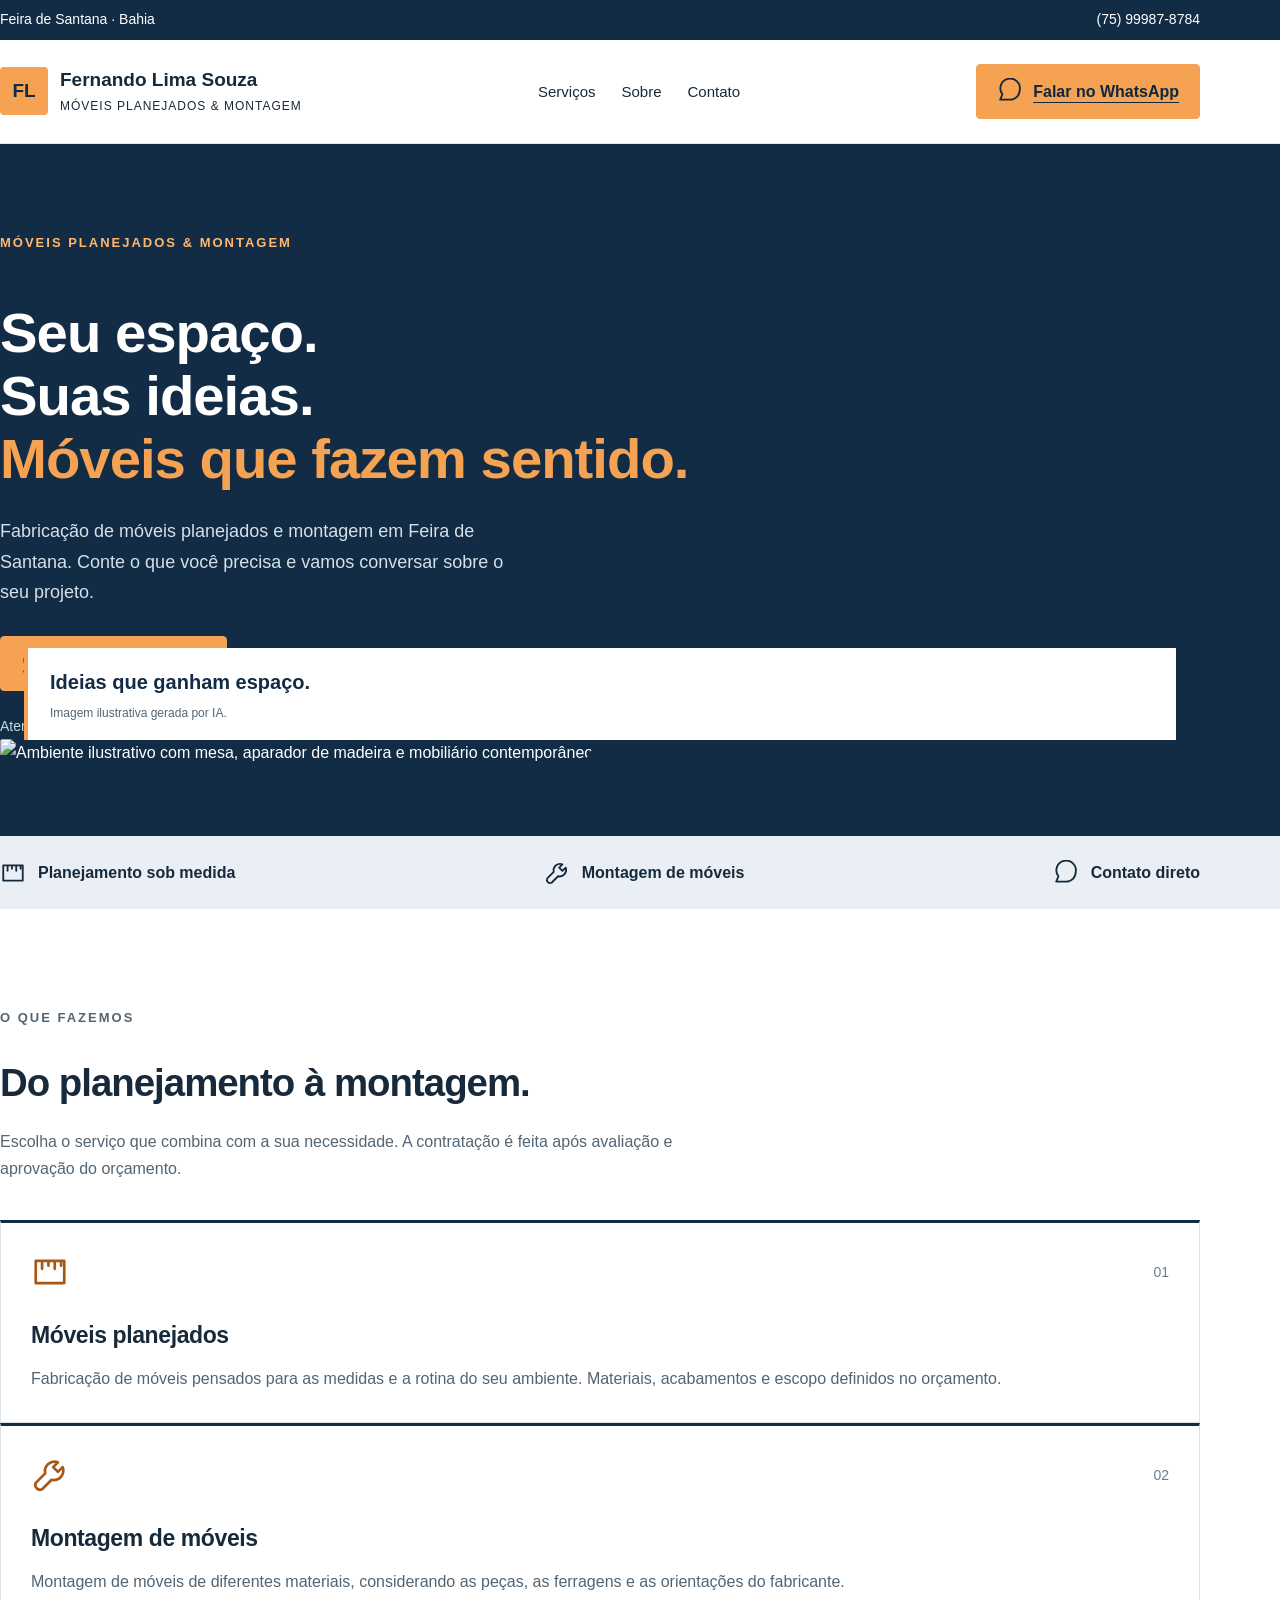
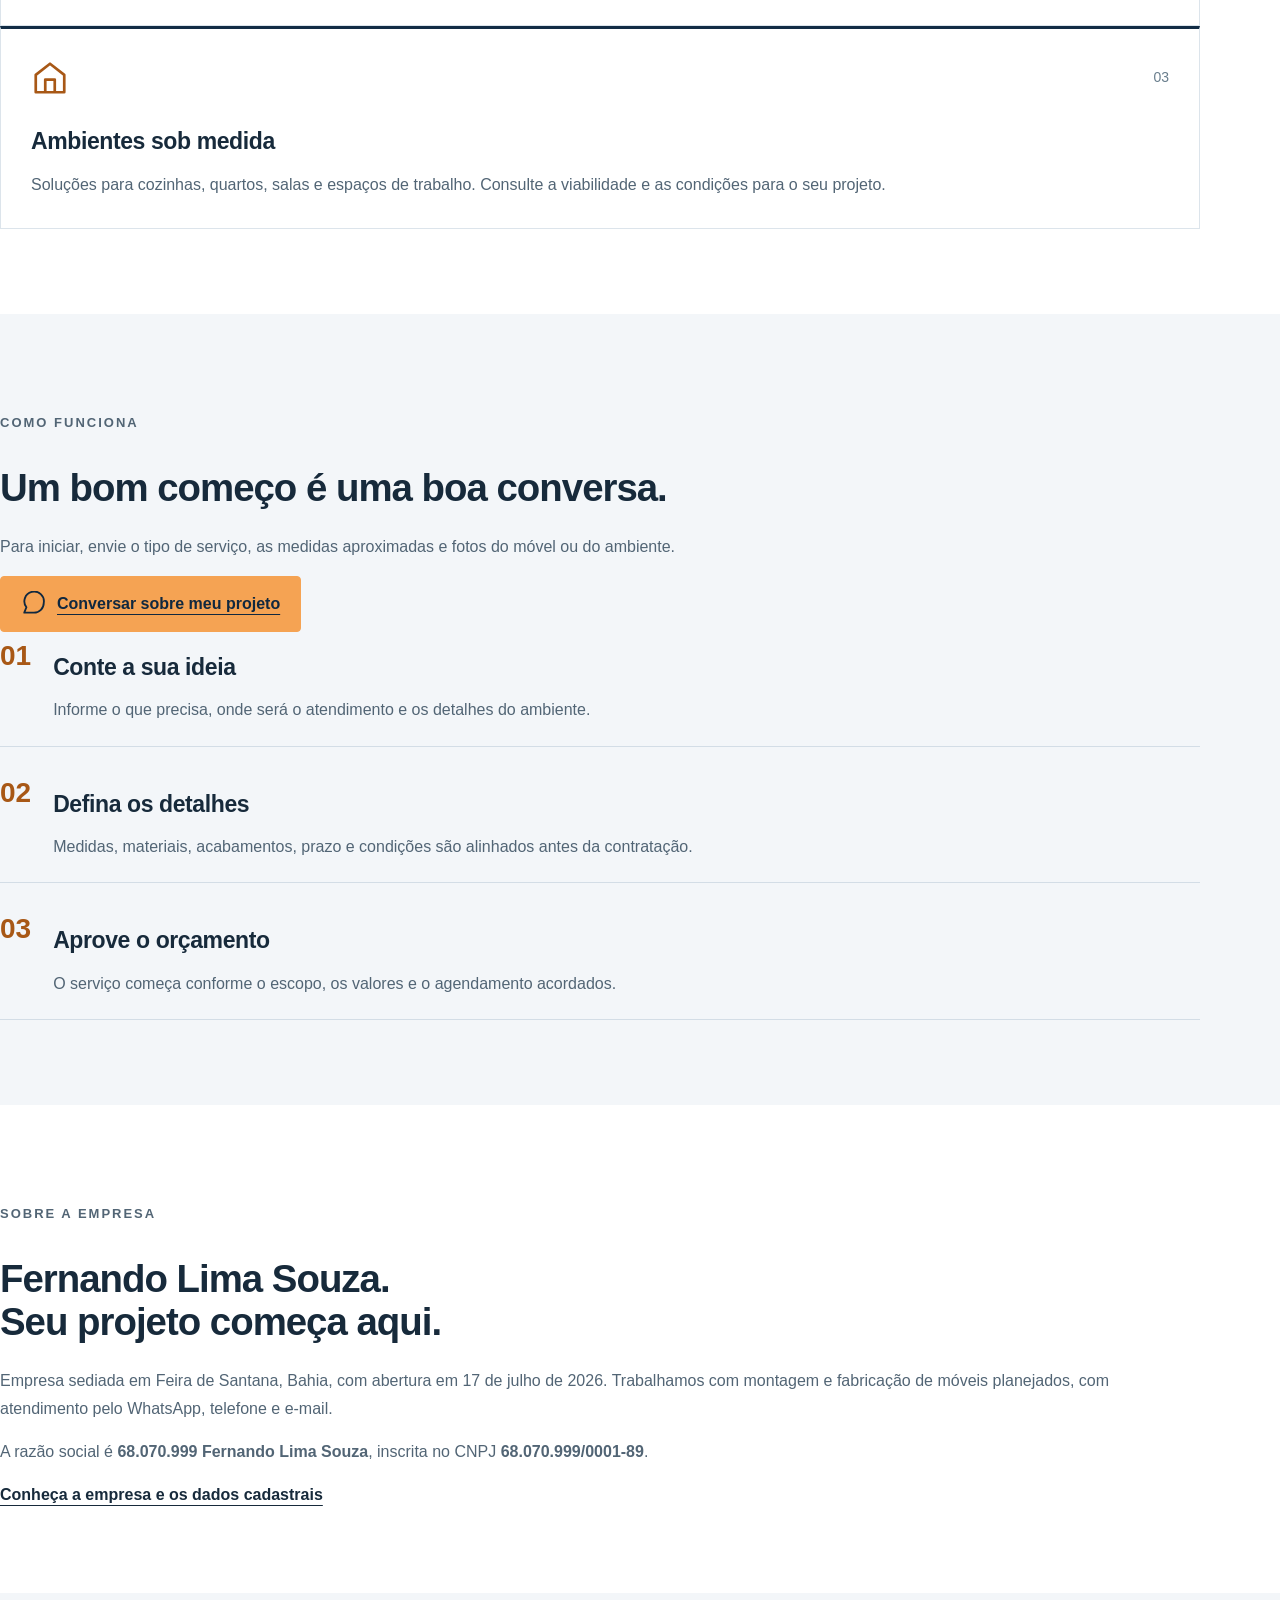
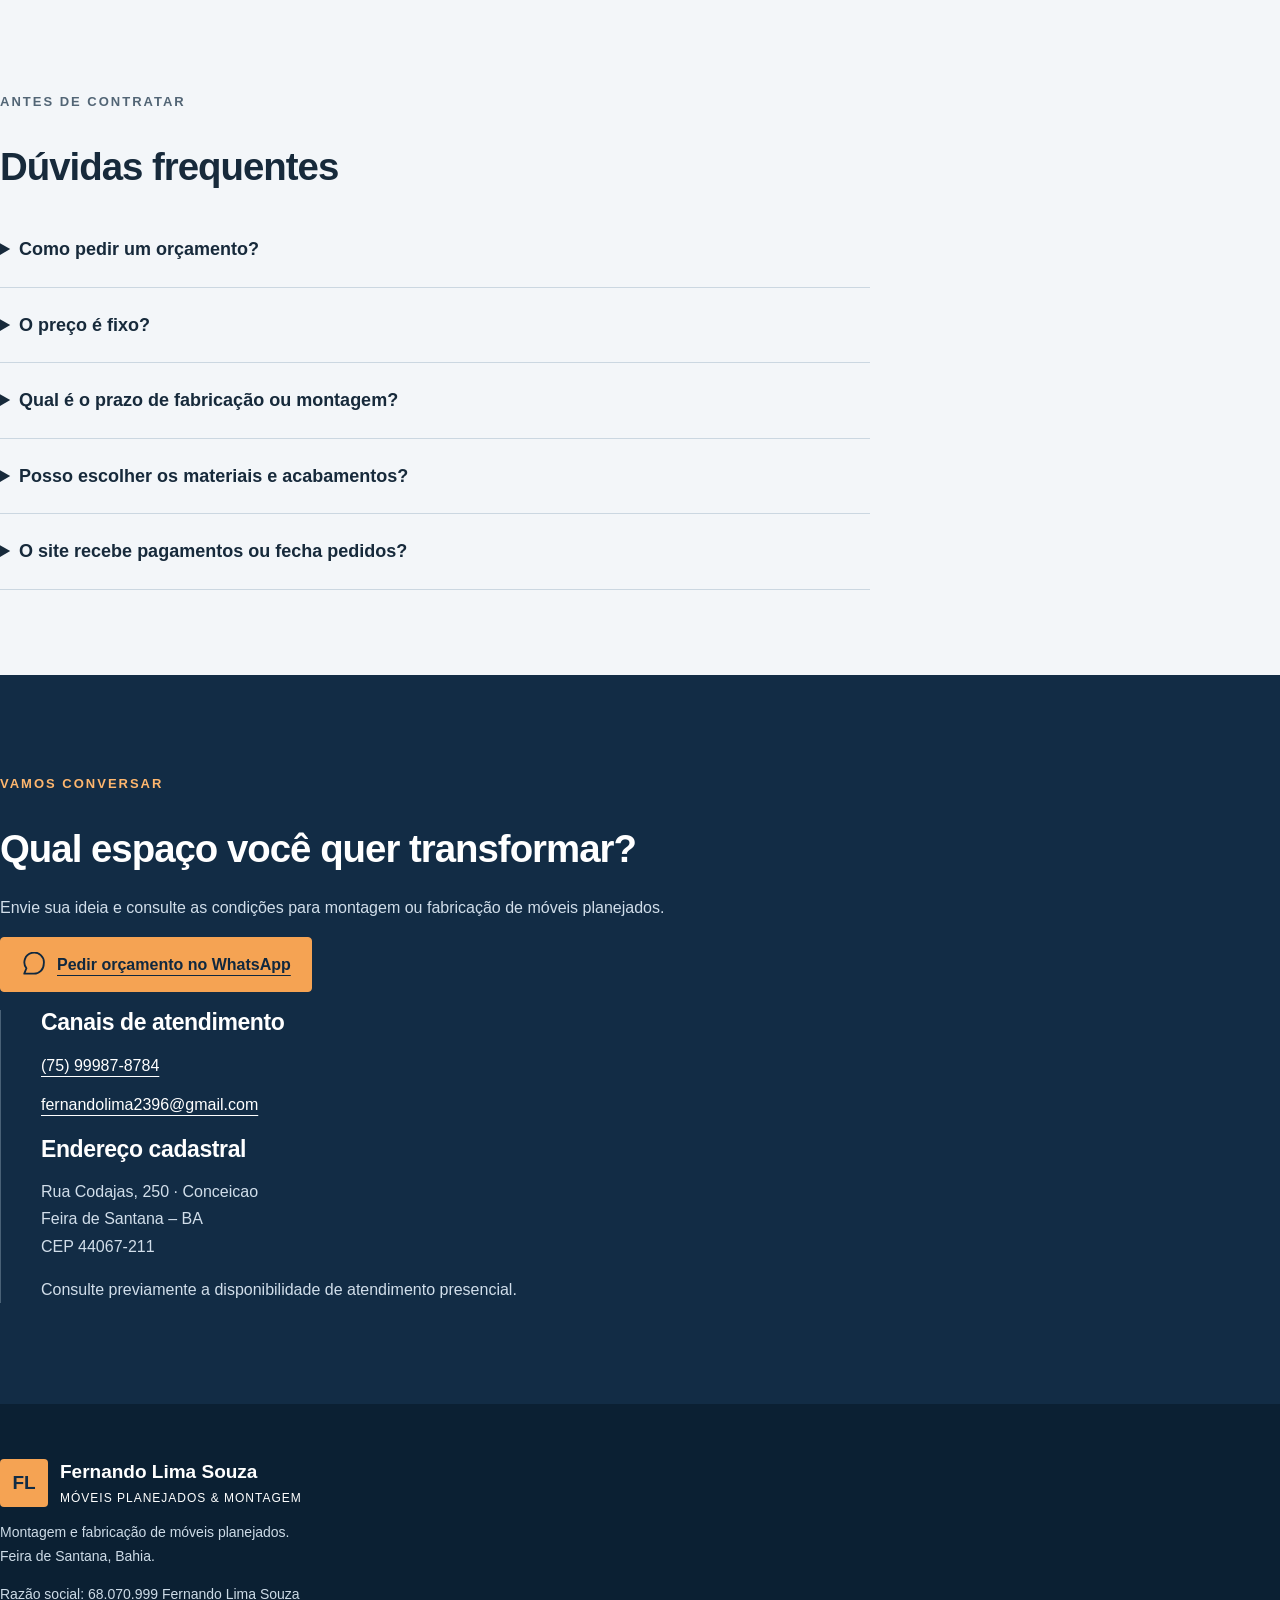
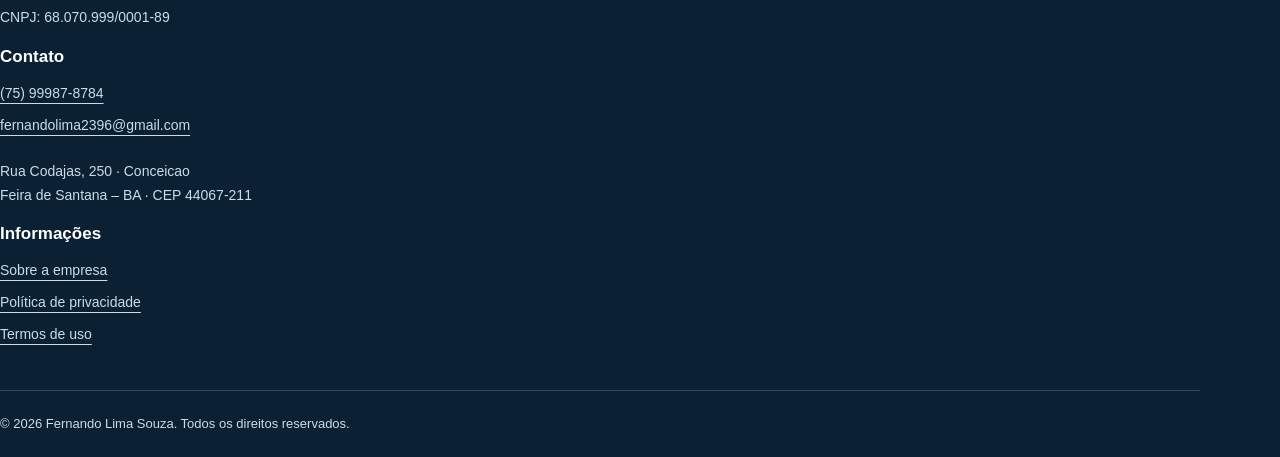
==== index.html @ ad85e201 "Add files via upload" ====
<!doctype html><html lang="pt-BR"><head><meta charset="utf-8"><meta name="viewport" content="width=device-width, initial-scale=1"><meta name="description" content="Montagem e fabricação de móveis planejados em Feira de Santana, BA. Entre em contato com Fernando Lima Souza e solicite um orçamento."><meta name="theme-color" content="#122c45"><title>Móveis planejados e montagem em Feira de Santana | Fernando Lima Souza</title><link rel="stylesheet" href="assets/bootstrap.min.css"><link rel="stylesheet" href="styles.css"></head><body><a class="skip" href="#conteudo">Pular para o conteúdo</a><div class="topbar"><div class="container">Feira de Santana · Bahia <a href="tel:+5575999878784">(75) 99987-8784</a></div></div><header><nav class="container mainnav" aria-label="Navegação principal"><a class="brand" href="index.html"><span class="brandmark">FL</span><span>Fernando Lima Souza<small>MÓVEIS PLANEJADOS & MONTAGEM</small></span></a><div class="navlinks"><a href="index.html#servicos">Serviços</a><a href="sobre.html">Sobre</a><a href="index.html#contato">Contato</a></div><a class="btn btn-orange" href="https://wa.me/5575999878784?text=Ol%C3%A1%2C%20gostaria%20de%20um%20or%C3%A7amento%20para%20m%C3%B3veis." target="_blank" rel="noopener noreferrer"><svg viewBox="0 0 24 24" aria-hidden="true" fill="none" stroke="currentColor" stroke-width="1.7" stroke-linecap="round" stroke-linejoin="round"><path d="M21 11a9 9 0 0 1-9 9H3l2-5a9 9 0 1 1 16-4z"/></svg>Falar no WhatsApp</a></nav></header><main id="conteudo"><section class="hero"><div class="container"><div class="row align-items-center g-5"><div class="col-lg-6"><p class="eyebrow">MÓVEIS PLANEJADOS & MONTAGEM</p><h1>Seu espaço.<br>Suas ideias.<br><em>Móveis que fazem sentido.</em></h1><p class="lead">Fabricação de móveis planejados e montagem em Feira de Santana. Conte o que você precisa e vamos conversar sobre o seu projeto.</p><div class="actions"><a class="btn btn-orange" href="https://wa.me/5575999878784?text=Ol%C3%A1%2C%20gostaria%20de%20um%20or%C3%A7amento%20para%20m%C3%B3veis." target="_blank" rel="noopener noreferrer"><svg viewBox="0 0 24 24" aria-hidden="true" fill="none" stroke="currentColor" stroke-width="1.7" stroke-linecap="round" stroke-linejoin="round"><path d="M21 11a9 9 0 0 1-9 9H3l2-5a9 9 0 1 1 16-4z"/></svg>Solicitar orçamento</a><a class="textlink" href="#servicos">Conhecer os serviços</a></div><p class="heronote">Atendimento direto · Projeto e valores sob consulta</p></div><div class="col-lg-6"><figure class="heroimage"><img src="assets/ambiente.webp" width="1672" height="941" alt="Ambiente ilustrativo com mesa, aparador de madeira e mobiliário contemporâneo"><figcaption>Ideias que ganham espaço.<small>Imagem ilustrativa gerada por IA.</small></figcaption></figure></div></div></div></section><div class="strip"><div class="container"><span><svg viewBox="0 0 24 24" aria-hidden="true" fill="none" stroke="currentColor" stroke-width="1.7" stroke-linecap="round" stroke-linejoin="round"><path d="M3 5h18v14H3zM7 5v5m4-5v3m4-3v5m4-5v3"/></svg>Planejamento sob medida</span><span><svg viewBox="0 0 24 24" aria-hidden="true" fill="none" stroke="currentColor" stroke-width="1.7" stroke-linecap="round" stroke-linejoin="round"><path d="m14 7 3-3a6 6 0 0 0-8 7L3 17a3 3 0 0 0 4 4l6-6a6 6 0 0 0 7-8l-3 3z"/></svg>Montagem de móveis</span><span><svg viewBox="0 0 24 24" aria-hidden="true" fill="none" stroke="currentColor" stroke-width="1.7" stroke-linecap="round" stroke-linejoin="round"><path d="M21 11a9 9 0 0 1-9 9H3l2-5a9 9 0 1 1 16-4z"/></svg>Contato direto</span></div></div><section id="servicos" class="section"><div class="container"><div class="sectionintro"><p class="eyebrow">O QUE FAZEMOS</p><h2>Do planejamento à montagem.</h2><p>Escolha o serviço que combina com a sua necessidade. A contratação é feita após avaliação e aprovação do orçamento.</p></div><div class="row g-4"><div class="col-md-4"><article class="service"><div class="servicehead"><svg viewBox="0 0 24 24" aria-hidden="true" fill="none" stroke="currentColor" stroke-width="1.7" stroke-linecap="round" stroke-linejoin="round"><path d="M3 5h18v14H3zM7 5v5m4-5v3m4-3v5m4-5v3"/></svg><span>01</span></div><h3>Móveis planejados</h3><p>Fabricação de móveis pensados para as medidas e a rotina do seu ambiente. Materiais, acabamentos e escopo definidos no orçamento.</p></article></div><div class="col-md-4"><article class="service"><div class="servicehead"><svg viewBox="0 0 24 24" aria-hidden="true" fill="none" stroke="currentColor" stroke-width="1.7" stroke-linecap="round" stroke-linejoin="round"><path d="m14 7 3-3a6 6 0 0 0-8 7L3 17a3 3 0 0 0 4 4l6-6a6 6 0 0 0 7-8l-3 3z"/></svg><span>02</span></div><h3>Montagem de móveis</h3><p>Montagem de móveis de diferentes materiais, considerando as peças, as ferragens e as orientações do fabricante.</p></article></div><div class="col-md-4"><article class="service"><div class="servicehead"><svg viewBox="0 0 24 24" aria-hidden="true" fill="none" stroke="currentColor" stroke-width="1.7" stroke-linecap="round" stroke-linejoin="round"><path d="m3 10 9-7 9 7v11H3zM9 21v-8h6v8"/></svg><span>03</span></div><h3>Ambientes sob medida</h3><p>Soluções para cozinhas, quartos, salas e espaços de trabalho. Consulte a viabilidade e as condições para o seu projeto.</p></article></div></div></div></section><section class="section process"><div class="container"><div class="row g-5"><div class="col-lg-5"><p class="eyebrow">COMO FUNCIONA</p><h2>Um bom começo é uma boa conversa.</h2><p>Para iniciar, envie o tipo de serviço, as medidas aproximadas e fotos do móvel ou do ambiente.</p><a class="btn btn-orange" href="https://wa.me/5575999878784?text=Ol%C3%A1%2C%20gostaria%20de%20um%20or%C3%A7amento%20para%20m%C3%B3veis." target="_blank" rel="noopener noreferrer"><svg viewBox="0 0 24 24" aria-hidden="true" fill="none" stroke="currentColor" stroke-width="1.7" stroke-linecap="round" stroke-linejoin="round"><path d="M21 11a9 9 0 0 1-9 9H3l2-5a9 9 0 1 1 16-4z"/></svg>Conversar sobre meu projeto</a></div><div class="col-lg-7"><ol class="steps"><li><span>01</span><div><h3>Conte a sua ideia</h3><p>Informe o que precisa, onde será o atendimento e os detalhes do ambiente.</p></div></li><li><span>02</span><div><h3>Defina os detalhes</h3><p>Medidas, materiais, acabamentos, prazo e condições são alinhados antes da contratação.</p></div></li><li><span>03</span><div><h3>Aprove o orçamento</h3><p>O serviço começa conforme o escopo, os valores e o agendamento acordados.</p></div></li></ol></div></div></div></section><section class="section"><div class="container"><div class="row g-5 align-items-center"><div class="col-lg-5"><p class="eyebrow">SOBRE A EMPRESA</p><h2>Fernando Lima Souza.<br>Seu projeto começa aqui.</h2></div><div class="col-lg-7"><p>Empresa sediada em Feira de Santana, Bahia, com abertura em 17 de julho de 2026. Trabalhamos com montagem e fabricação de móveis planejados, com atendimento pelo WhatsApp, telefone e e-mail.</p><p>A razão social é <strong>68.070.999 Fernando Lima Souza</strong>, inscrita no CNPJ <strong>68.070.999/0001-89</strong>.</p><a class="textlink" href="sobre.html">Conheça a empresa e os dados cadastrais</a></div></div></div></section><section class="section faq"><div class="container"><p class="eyebrow">ANTES DE CONTRATAR</p><h2>Dúvidas frequentes</h2><div class="questions"><details><summary>Como pedir um orçamento?</summary><p>Entre em contato pelo WhatsApp, telefone ou e-mail. Envie o tipo de móvel ou serviço, medidas aproximadas, fotos e bairro de atendimento.</p></details><details><summary>O preço é fixo?</summary><p>Não há tabela fixa publicada. O valor depende do serviço, dimensões, materiais, complexidade, deslocamento e condições acordadas. O orçamento informa o que está incluído.</p></details><details><summary>Qual é o prazo de fabricação ou montagem?</summary><p>O prazo depende do projeto e da disponibilidade. A previsão e o agendamento são definidos no orçamento, antes da contratação.</p></details><details><summary>Posso escolher os materiais e acabamentos?</summary><p>Para móveis planejados, as opções são alinhadas conforme a viabilidade do projeto e a disponibilidade de materiais. Especificações devem constar no orçamento aprovado.</p></details><details><summary>O site recebe pagamentos ou fecha pedidos?</summary><p>Não. O site apresenta os serviços e os canais de contato. Contratação e condições de pagamento são combinadas diretamente com a empresa.</p></details></div></div></section><section id="contato" class="section contact"><div class="container"><div class="row g-5"><div class="col-lg-6"><p class="eyebrow">VAMOS CONVERSAR</p><h2>Qual espaço você quer transformar?</h2><p>Envie sua ideia e consulte as condições para montagem ou fabricação de móveis planejados.</p><a class="btn btn-orange" href="https://wa.me/5575999878784?text=Ol%C3%A1%2C%20gostaria%20de%20um%20or%C3%A7amento%20para%20m%C3%B3veis." target="_blank" rel="noopener noreferrer"><svg viewBox="0 0 24 24" aria-hidden="true" fill="none" stroke="currentColor" stroke-width="1.7" stroke-linecap="round" stroke-linejoin="round"><path d="M21 11a9 9 0 0 1-9 9H3l2-5a9 9 0 1 1 16-4z"/></svg>Pedir orçamento no WhatsApp</a></div><div class="col-lg-6 contactinfo"><h3>Canais de atendimento</h3><a href="tel:+5575999878784">(75) 99987-8784</a><a href="mailto:fernandolima2396@gmail.com">fernandolima2396@gmail.com</a><h3>Endereço cadastral</h3><p>Rua Codajas, 250 · Conceicao<br>Feira de Santana – BA<br>CEP 44067-211</p><p class="small">Consulte previamente a disponibilidade de atendimento presencial.</p></div></div></div></section></main><footer><div class="container"><div class="row gy-4"><div class="col-lg-5"><a class="brand" href="index.html"><span class="brandmark">FL</span><span>Fernando Lima Souza<small>MÓVEIS PLANEJADOS & MONTAGEM</small></span></a><p class="mt-4">Montagem e fabricação de móveis planejados.<br>Feira de Santana, Bahia.</p><p>Razão social: 68.070.999 Fernando Lima Souza<br>CNPJ: 68.070.999/0001-89</p></div><div class="col-lg-4"><h3>Contato</h3><a href="tel:+5575999878784">(75) 99987-8784</a><br><a href="mailto:fernandolima2396@gmail.com">fernandolima2396@gmail.com</a><p class="mt-3">Rua Codajas, 250 · Conceicao<br>Feira de Santana – BA · CEP 44067-211</p></div><div class="col-lg-3"><h3>Informações</h3><a href="sobre.html">Sobre a empresa</a><br><a href="privacidade.html">Política de privacidade</a><br><a href="termos-de-uso.html">Termos de uso</a></div></div><div class="footend">© 2026 Fernando Lima Souza. Todos os direitos reservados.</div></div></footer></body></html>
---- styles.css ----
@charset "UTF-8";
:root{--navy:#122c45;--orange:#f5a353;--ink:#172a3b;--muted:#526575;--light:#f3f6f9}*{box-sizing:border-box}html{scroll-behavior:smooth;scroll-padding-top:30px}body{font-family:Arial,Helvetica,sans-serif;color:var(--ink);font-size:16px;line-height:1.7;margin:0}a{color:inherit;text-underline-offset:5px}a:hover{color:#9b4c09}a:focus-visible,summary:focus-visible{outline:3px solid #d7721d;outline-offset:5px}img{max-width:100%;height:auto}svg{width:26px;height:26px;flex-shrink:0}.container{max-width:1200px}.topbar{background:var(--navy);color:#fff;font-size:14px;padding:8px 0}.topbar .container{display:flex;justify-content:space-between}.topbar a{text-decoration:none}header{background:white;border-bottom:1px solid #e3e9ee}.mainnav{display:flex;align-items:center;justify-content:space-between;gap:24px;padding-top:24px;padding-bottom:24px}.brand{display:flex;align-items:center;gap:12px;text-decoration:none;font-size:19px;font-weight:700;line-height:1.3}.brandmark{background:var(--orange);color:var(--navy);width:48px;height:48px;display:grid;place-items:center;flex-shrink:0;border-radius:4px}.brand small{display:block;font-size:12px;letter-spacing:1px;font-weight:400;margin-top:6px}.navlinks{display:flex;gap:26px}.navlinks a{text-decoration:none;font-size:15px}.btn{display:inline-flex;align-items:center;justify-content:center;gap:10px;border-radius:4px;padding:13px 20px;font-size:16px;font-weight:700;white-space:normal}.btn-orange{background:var(--orange);color:#10283f;border:1px solid var(--orange)}.btn-orange:hover{background:#ffb76e;color:#10283f}.btn-outline{border:1px solid currentColor}.hero{padding:75px 0 70px;background:var(--navy);color:white;overflow:hidden}.eyebrow{font-size:13px;letter-spacing:2px;font-weight:700;color:#965019;margin-bottom:18px}.hero .eyebrow,.contact .eyebrow{color:#ffb76e}h1,h2,h3{font-weight:700;line-height:1.12;letter-spacing:-1px}h1{font-size:clamp(2.8rem,4.4vw,4.4rem);margin-bottom:26px}h1 em{font-style:normal;color:var(--orange)}h2{font-size:clamp(2rem,3vw,2.8rem);margin-bottom:24px}h3{font-size:23px;letter-spacing:-.4px;margin-bottom:16px}.lead{font-size:18px;color:#d5e0ea;max-width:510px;line-height:1.7}.actions{display:flex;gap:24px;align-items:center;flex-wrap:wrap;margin-top:28px}.textlink{font-weight:700}.hero .textlink{font-size:15px}.heronote{font-size:14px;color:#c6d6e4;margin-top:24px;margin-bottom:0}.heroimage{margin:0;position:relative}.heroimage img{aspect-ratio:1.03;object-fit:cover;border-radius:5px 5px 50px 5px}.heroimage figcaption{position:absolute;bottom:26px;left:24px;right:24px;background:#fff;padding:17px 22px;color:var(--navy);font-size:20px;font-weight:700;border-left:4px solid var(--orange)}figcaption small{display:block;font-size:12px;font-weight:400;color:var(--muted);margin-top:4px}.strip{background:#e9eff4}.strip .container{display:flex;justify-content:space-between;gap:20px;padding-top:23px;padding-bottom:23px}.strip span{display:flex;align-items:center;gap:12px;font-weight:700}.section{padding:85px 0}.sectionintro{max-width:700px;margin-bottom:38px}.section p{color:var(--muted)}.service{height:100%;border:1px solid #dce4eb;border-top:3px solid var(--navy);padding:30px}.servicehead{display:flex;justify-content:space-between;align-items:center;margin-bottom:32px}.servicehead svg{width:38px;height:38px;color:#a85816}.servicehead span{font-size:14px;color:#687d8c}.service p{margin:0}.process{background:var(--light)}.steps{list-style:none;margin:0;padding:0}.steps li{display:flex;gap:22px;padding:22px 0;border-bottom:1px solid #d3dde6}.steps li:first-child{padding-top:0}.steps li>span{font-size:28px;color:#a85816;font-weight:700}.steps p{margin:0}.faq{background:var(--light)}.questions{max-width:870px}details{border-bottom:1px solid #cbd7e1;padding:22px 0}summary{font-size:18px;font-weight:700;cursor:pointer}details p{margin:16px 0 0}.contact{background:var(--navy);color:white}.contact p{color:#d1deea}.contactinfo{border-left:1px solid #496176;padding-left:40px}.contactinfo>a{display:block;margin-bottom:12px;overflow-wrap:anywhere}.contactinfo h3{margin-top:18px}footer{background:#0b2033;color:#cddbe7;padding:55px 0 0;font-size:14px}footer .brand{color:white}footer h3{color:white;font-size:17px;letter-spacing:0}footer a{display:inline-block;margin-bottom:8px;overflow-wrap:anywhere}footer a:hover{color:var(--orange)}.footend{border-top:1px solid #34485b;margin-top:35px;padding:22px 0;font-size:13px}.dochead{padding:65px 0;background:var(--navy);color:white}.dochead h1{font-size:clamp(2.3rem,5vw,3.7rem)}.dochead .eyebrow{color:var(--orange)}.dochead p:last-child{margin-bottom:0;color:#d1deea}.document{max-width:900px;padding-top:60px;padding-bottom:70px}.document h2{font-size:25px;margin-top:38px;margin-bottom:16px}.document h2:first-child{margin-top:0}.document p{color:var(--muted)}.document .table th{width:38%;font-size:15px}.document .table td{font-size:15px;overflow-wrap:anywhere}.document .table th,.document .table td{padding:16px 12px;vertical-align:top}.skip{position:absolute;top:-100px;left:15px;background:white;color:var(--navy);padding:12px;z-index:10}.skip:focus{top:10px}@media(max-width:991px){.mainnav{flex-wrap:wrap}.mainnav>.btn{display:none}.navlinks{margin-left:auto}.hero{padding:50px 0}.heroimage img{aspect-ratio:1.5}.section{padding:60px 0}.contactinfo{border-left:0;padding-left:12px;border-top:1px solid #496176;padding-top:22px}}@media(max-width:575px){.container{padding-left:22px;padding-right:22px}.brand{font-size:17px}.brand small{font-size:11px;letter-spacing:.5px}.mainnav{gap:20px}.navlinks{margin-left:0;width:100%;justify-content:space-between}.topbar{font-size:12px}h1{font-size:2.8rem}.strip .container{flex-direction:column;gap:14px}.heroimage figcaption{bottom:15px;left:15px;right:15px;font-size:17px;padding:12px}.actions{gap:18px}.dochead{padding:45px 0}.document .table th,.document .table td{padding:12px 6px;font-size:14px}}@media(prefers-reduced-motion:reduce){html{scroll-behavior:auto}}
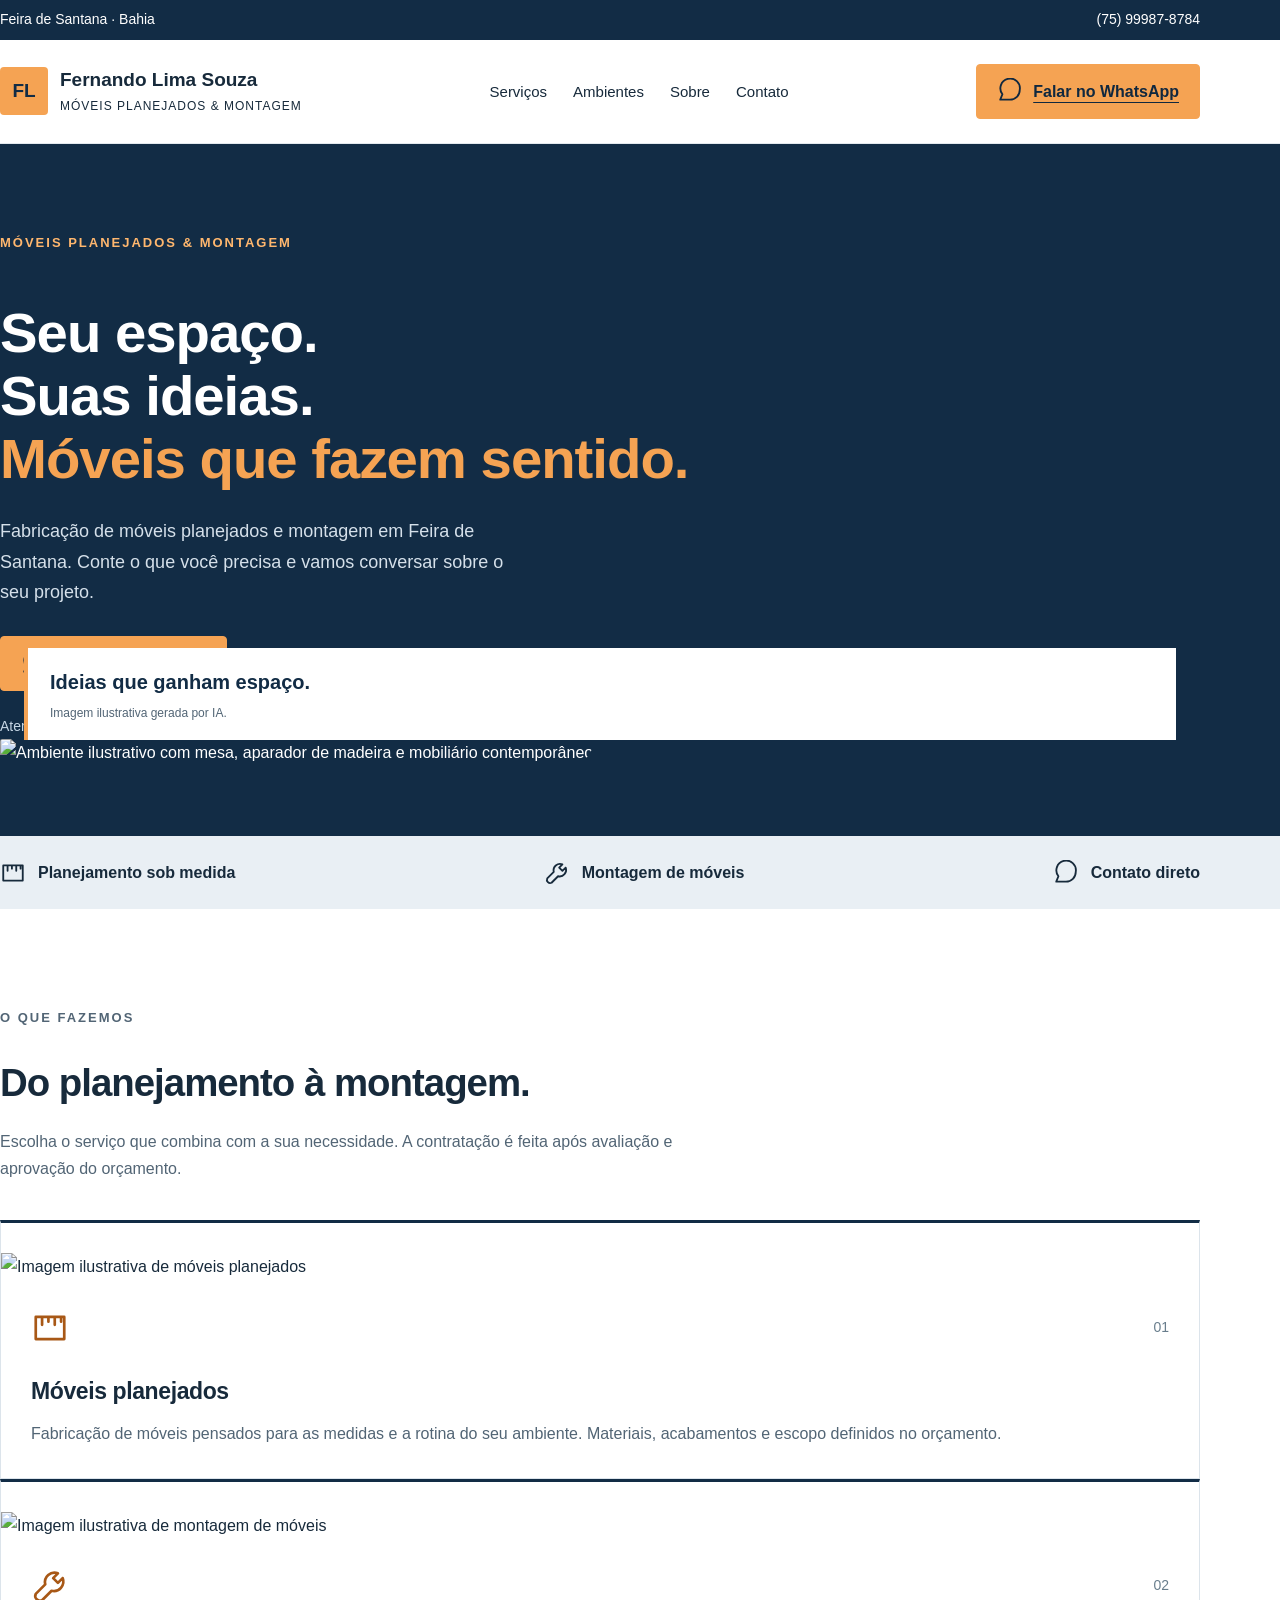
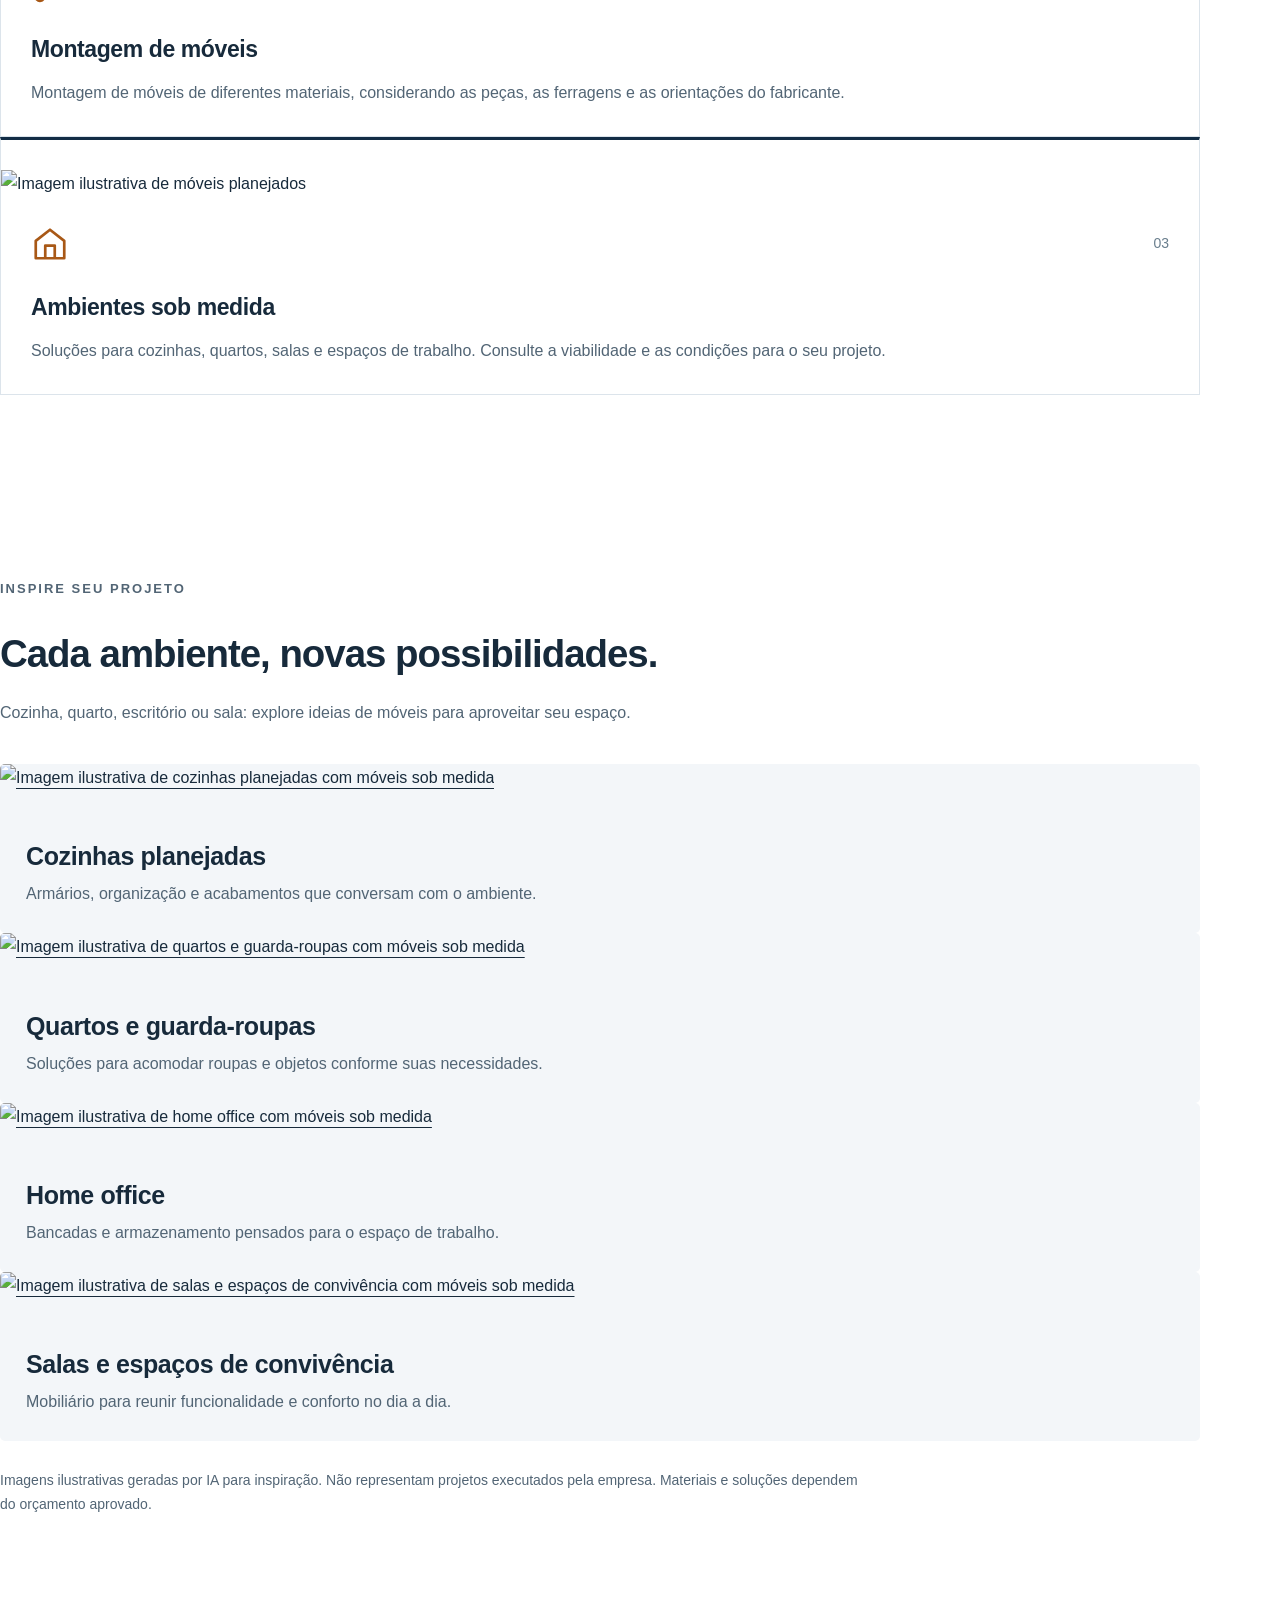
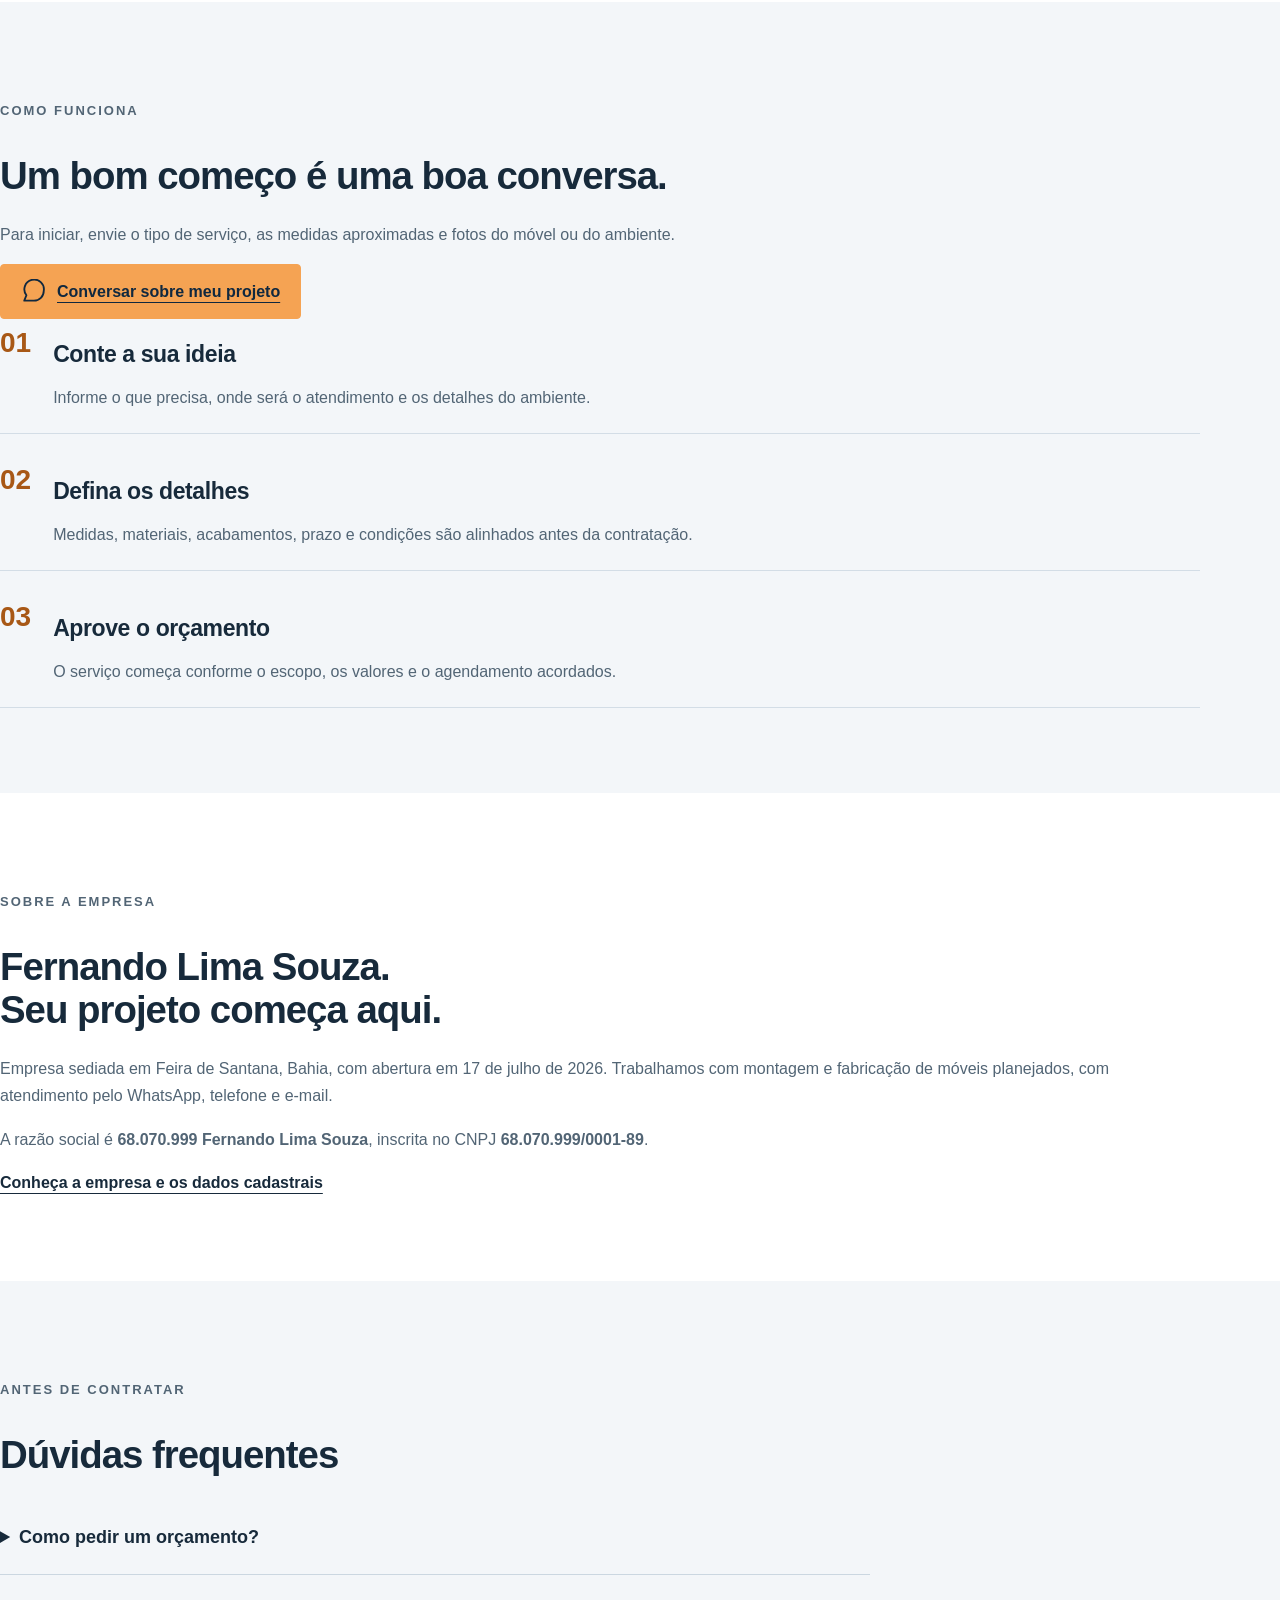
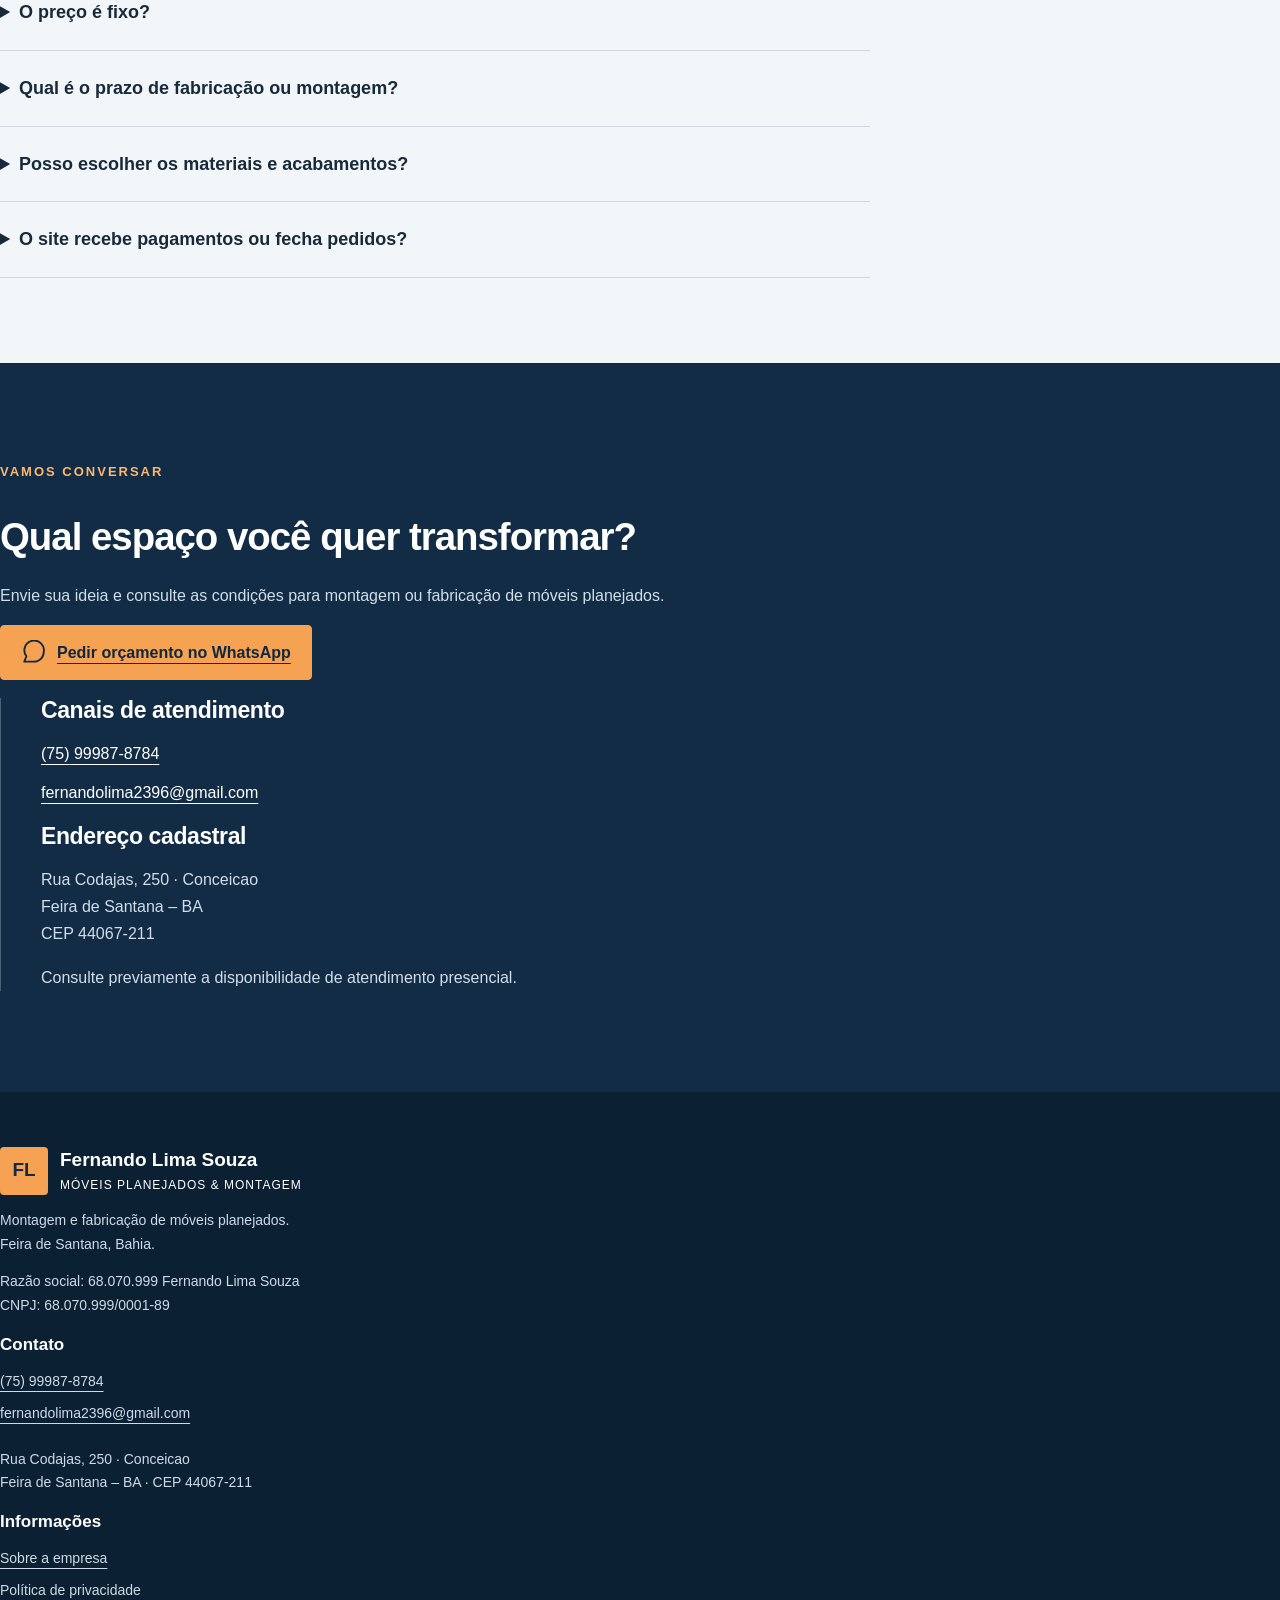
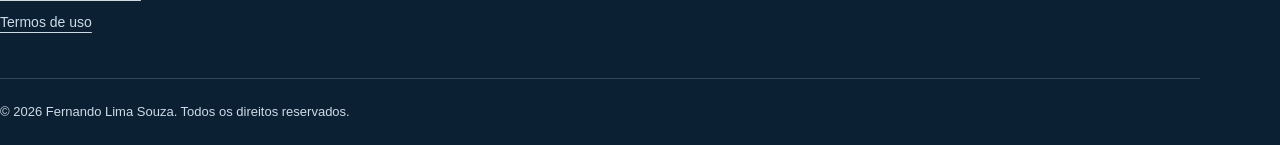
==== commit 221b01ee: "Add files via upload" ====
--- a/index.html
+++ b/index.html
@@ -1 +1 @@
-<!doctype html><html lang="pt-BR"><head><meta charset="utf-8"><meta name="viewport" content="width=device-width, initial-scale=1"><meta name="description" content="Montagem e fabricação de móveis planejados em Feira de Santana, BA. Entre em contato com Fernando Lima Souza e solicite um orçamento."><meta name="theme-color" content="#122c45"><title>Móveis planejados e montagem em Feira de Santana | Fernando Lima Souza</title><link rel="stylesheet" href="assets/bootstrap.min.css"><link rel="stylesheet" href="styles.css"></head><body><a class="skip" href="#conteudo">Pular para o conteúdo</a><div class="topbar"><div class="container">Feira de Santana · Bahia <a href="tel:+5575999878784">(75) 99987-8784</a></div></div><header><nav class="container mainnav" aria-label="Navegação principal"><a class="brand" href="index.html"><span class="brandmark">FL</span><span>Fernando Lima Souza<small>MÓVEIS PLANEJADOS & MONTAGEM</small></span></a><div class="navlinks"><a href="index.html#servicos">Serviços</a><a href="sobre.html">Sobre</a><a href="index.html#contato">Contato</a></div><a class="btn btn-orange" href="https://wa.me/5575999878784?text=Ol%C3%A1%2C%20gostaria%20de%20um%20or%C3%A7amento%20para%20m%C3%B3veis." target="_blank" rel="noopener noreferrer"><svg viewBox="0 0 24 24" aria-hidden="true" fill="none" stroke="currentColor" stroke-width="1.7" stroke-linecap="round" stroke-linejoin="round"><path d="M21 11a9 9 0 0 1-9 9H3l2-5a9 9 0 1 1 16-4z"/></svg>Falar no WhatsApp</a></nav></header><main id="conteudo"><section class="hero"><div class="container"><div class="row align-items-center g-5"><div class="col-lg-6"><p class="eyebrow">MÓVEIS PLANEJADOS & MONTAGEM</p><h1>Seu espaço.<br>Suas ideias.<br><em>Móveis que fazem sentido.</em></h1><p class="lead">Fabricação de móveis planejados e montagem em Feira de Santana. Conte o que você precisa e vamos conversar sobre o seu projeto.</p><div class="actions"><a class="btn btn-orange" href="https://wa.me/5575999878784?text=Ol%C3%A1%2C%20gostaria%20de%20um%20or%C3%A7amento%20para%20m%C3%B3veis." target="_blank" rel="noopener noreferrer"><svg viewBox="0 0 24 24" aria-hidden="true" fill="none" stroke="currentColor" stroke-width="1.7" stroke-linecap="round" stroke-linejoin="round"><path d="M21 11a9 9 0 0 1-9 9H3l2-5a9 9 0 1 1 16-4z"/></svg>Solicitar orçamento</a><a class="textlink" href="#servicos">Conhecer os serviços</a></div><p class="heronote">Atendimento direto · Projeto e valores sob consulta</p></div><div class="col-lg-6"><figure class="heroimage"><img src="assets/ambiente.webp" width="1672" height="941" alt="Ambiente ilustrativo com mesa, aparador de madeira e mobiliário contemporâneo"><figcaption>Ideias que ganham espaço.<small>Imagem ilustrativa gerada por IA.</small></figcaption></figure></div></div></div></section><div class="strip"><div class="container"><span><svg viewBox="0 0 24 24" aria-hidden="true" fill="none" stroke="currentColor" stroke-width="1.7" stroke-linecap="round" stroke-linejoin="round"><path d="M3 5h18v14H3zM7 5v5m4-5v3m4-3v5m4-5v3"/></svg>Planejamento sob medida</span><span><svg viewBox="0 0 24 24" aria-hidden="true" fill="none" stroke="currentColor" stroke-width="1.7" stroke-linecap="round" stroke-linejoin="round"><path d="m14 7 3-3a6 6 0 0 0-8 7L3 17a3 3 0 0 0 4 4l6-6a6 6 0 0 0 7-8l-3 3z"/></svg>Montagem de móveis</span><span><svg viewBox="0 0 24 24" aria-hidden="true" fill="none" stroke="currentColor" stroke-width="1.7" stroke-linecap="round" stroke-linejoin="round"><path d="M21 11a9 9 0 0 1-9 9H3l2-5a9 9 0 1 1 16-4z"/></svg>Contato direto</span></div></div><section id="servicos" class="section"><div class="container"><div class="sectionintro"><p class="eyebrow">O QUE FAZEMOS</p><h2>Do planejamento à montagem.</h2><p>Escolha o serviço que combina com a sua necessidade. A contratação é feita após avaliação e aprovação do orçamento.</p></div><div class="row g-4"><div class="col-md-4"><article class="service"><div class="servicehead"><svg viewBox="0 0 24 24" aria-hidden="true" fill="none" stroke="currentColor" stroke-width="1.7" stroke-linecap="round" stroke-linejoin="round"><path d="M3 5h18v14H3zM7 5v5m4-5v3m4-3v5m4-5v3"/></svg><span>01</span></div><h3>Móveis planejados</h3><p>Fabricação de móveis pensados para as medidas e a rotina do seu ambiente. Materiais, acabamentos e escopo definidos no orçamento.</p></article></div><div class="col-md-4"><article class="service"><div class="servicehead"><svg viewBox="0 0 24 24" aria-hidden="true" fill="none" stroke="currentColor" stroke-width="1.7" stroke-linecap="round" stroke-linejoin="round"><path d="m14 7 3-3a6 6 0 0 0-8 7L3 17a3 3 0 0 0 4 4l6-6a6 6 0 0 0 7-8l-3 3z"/></svg><span>02</span></div><h3>Montagem de móveis</h3><p>Montagem de móveis de diferentes materiais, considerando as peças, as ferragens e as orientações do fabricante.</p></article></div><div class="col-md-4"><article class="service"><div class="servicehead"><svg viewBox="0 0 24 24" aria-hidden="true" fill="none" stroke="currentColor" stroke-width="1.7" stroke-linecap="round" stroke-linejoin="round"><path d="m3 10 9-7 9 7v11H3zM9 21v-8h6v8"/></svg><span>03</span></div><h3>Ambientes sob medida</h3><p>Soluções para cozinhas, quartos, salas e espaços de trabalho. Consulte a viabilidade e as condições para o seu projeto.</p></article></div></div></div></section><section class="section process"><div class="container"><div class="row g-5"><div class="col-lg-5"><p class="eyebrow">COMO FUNCIONA</p><h2>Um bom começo é uma boa conversa.</h2><p>Para iniciar, envie o tipo de serviço, as medidas aproximadas e fotos do móvel ou do ambiente.</p><a class="btn btn-orange" href="https://wa.me/5575999878784?text=Ol%C3%A1%2C%20gostaria%20de%20um%20or%C3%A7amento%20para%20m%C3%B3veis." target="_blank" rel="noopener noreferrer"><svg viewBox="0 0 24 24" aria-hidden="true" fill="none" stroke="currentColor" stroke-width="1.7" stroke-linecap="round" stroke-linejoin="round"><path d="M21 11a9 9 0 0 1-9 9H3l2-5a9 9 0 1 1 16-4z"/></svg>Conversar sobre meu projeto</a></div><div class="col-lg-7"><ol class="steps"><li><span>01</span><div><h3>Conte a sua ideia</h3><p>Informe o que precisa, onde será o atendimento e os detalhes do ambiente.</p></div></li><li><span>02</span><div><h3>Defina os detalhes</h3><p>Medidas, materiais, acabamentos, prazo e condições são alinhados antes da contratação.</p></div></li><li><span>03</span><div><h3>Aprove o orçamento</h3><p>O serviço começa conforme o escopo, os valores e o agendamento acordados.</p></div></li></ol></div></div></div></section><section class="section"><div class="container"><div class="row g-5 align-items-center"><div class="col-lg-5"><p class="eyebrow">SOBRE A EMPRESA</p><h2>Fernando Lima Souza.<br>Seu projeto começa aqui.</h2></div><div class="col-lg-7"><p>Empresa sediada em Feira de Santana, Bahia, com abertura em 17 de julho de 2026. Trabalhamos com montagem e fabricação de móveis planejados, com atendimento pelo WhatsApp, telefone e e-mail.</p><p>A razão social é <strong>68.070.999 Fernando Lima Souza</strong>, inscrita no CNPJ <strong>68.070.999/0001-89</strong>.</p><a class="textlink" href="sobre.html">Conheça a empresa e os dados cadastrais</a></div></div></div></section><section class="section faq"><div class="container"><p class="eyebrow">ANTES DE CONTRATAR</p><h2>Dúvidas frequentes</h2><div class="questions"><details><summary>Como pedir um orçamento?</summary><p>Entre em contato pelo WhatsApp, telefone ou e-mail. Envie o tipo de móvel ou serviço, medidas aproximadas, fotos e bairro de atendimento.</p></details><details><summary>O preço é fixo?</summary><p>Não há tabela fixa publicada. O valor depende do serviço, dimensões, materiais, complexidade, deslocamento e condições acordadas. O orçamento informa o que está incluído.</p></details><details><summary>Qual é o prazo de fabricação ou montagem?</summary><p>O prazo depende do projeto e da disponibilidade. A previsão e o agendamento são definidos no orçamento, antes da contratação.</p></details><details><summary>Posso escolher os materiais e acabamentos?</summary><p>Para móveis planejados, as opções são alinhadas conforme a viabilidade do projeto e a disponibilidade de materiais. Especificações devem constar no orçamento aprovado.</p></details><details><summary>O site recebe pagamentos ou fecha pedidos?</summary><p>Não. O site apresenta os serviços e os canais de contato. Contratação e condições de pagamento são combinadas diretamente com a empresa.</p></details></div></div></section><section id="contato" class="section contact"><div class="container"><div class="row g-5"><div class="col-lg-6"><p class="eyebrow">VAMOS CONVERSAR</p><h2>Qual espaço você quer transformar?</h2><p>Envie sua ideia e consulte as condições para montagem ou fabricação de móveis planejados.</p><a class="btn btn-orange" href="https://wa.me/5575999878784?text=Ol%C3%A1%2C%20gostaria%20de%20um%20or%C3%A7amento%20para%20m%C3%B3veis." target="_blank" rel="noopener noreferrer"><svg viewBox="0 0 24 24" aria-hidden="true" fill="none" stroke="currentColor" stroke-width="1.7" stroke-linecap="round" stroke-linejoin="round"><path d="M21 11a9 9 0 0 1-9 9H3l2-5a9 9 0 1 1 16-4z"/></svg>Pedir orçamento no WhatsApp</a></div><div class="col-lg-6 contactinfo"><h3>Canais de atendimento</h3><a href="tel:+5575999878784">(75) 99987-8784</a><a href="mailto:fernandolima2396@gmail.com">fernandolima2396@gmail.com</a><h3>Endereço cadastral</h3><p>Rua Codajas, 250 · Conceicao<br>Feira de Santana – BA<br>CEP 44067-211</p><p class="small">Consulte previamente a disponibilidade de atendimento presencial.</p></div></div></div></section></main><footer><div class="container"><div class="row gy-4"><div class="col-lg-5"><a class="brand" href="index.html"><span class="brandmark">FL</span><span>Fernando Lima Souza<small>MÓVEIS PLANEJADOS & MONTAGEM</small></span></a><p class="mt-4">Montagem e fabricação de móveis planejados.<br>Feira de Santana, Bahia.</p><p>Razão social: 68.070.999 Fernando Lima Souza<br>CNPJ: 68.070.999/0001-89</p></div><div class="col-lg-4"><h3>Contato</h3><a href="tel:+5575999878784">(75) 99987-8784</a><br><a href="mailto:fernandolima2396@gmail.com">fernandolima2396@gmail.com</a><p class="mt-3">Rua Codajas, 250 · Conceicao<br>Feira de Santana – BA · CEP 44067-211</p></div><div class="col-lg-3"><h3>Informações</h3><a href="sobre.html">Sobre a empresa</a><br><a href="privacidade.html">Política de privacidade</a><br><a href="termos-de-uso.html">Termos de uso</a></div></div><div class="footend">© 2026 Fernando Lima Souza. Todos os direitos reservados.</div></div></footer></body></html>+<!doctype html><html lang="pt-BR"><head><meta charset="utf-8"><meta name="viewport" content="width=device-width, initial-scale=1"><meta name="description" content="Montagem e fabricação de móveis planejados em Feira de Santana, BA. Entre em contato com Fernando Lima Souza e solicite um orçamento."><meta name="theme-color" content="#122c45"><title>Móveis planejados e montagem em Feira de Santana | Fernando Lima Souza</title><link rel="stylesheet" href="assets/bootstrap.min.css"><link rel="stylesheet" href="styles.css"></head><body><a class="skip" href="#conteudo">Pular para o conteúdo</a><div class="topbar"><div class="container">Feira de Santana · Bahia <a href="tel:+5575999878784">(75) 99987-8784</a></div></div><header><nav class="container mainnav" aria-label="Navegação principal"><a class="brand" href="index.html"><span class="brandmark">FL</span><span>Fernando Lima Souza<small>MÓVEIS PLANEJADOS & MONTAGEM</small></span></a><div class="navlinks"><a href="index.html#servicos">Serviços</a><a href="#ambientes">Ambientes</a><a href="sobre.html">Sobre</a><a href="index.html#contato">Contato</a></div><a class="btn btn-orange" href="https://wa.me/5575999878784?text=Ol%C3%A1%2C%20gostaria%20de%20um%20or%C3%A7amento%20para%20m%C3%B3veis." target="_blank" rel="noopener noreferrer"><svg viewBox="0 0 24 24" aria-hidden="true" fill="none" stroke="currentColor" stroke-width="1.7" stroke-linecap="round" stroke-linejoin="round"><path d="M21 11a9 9 0 0 1-9 9H3l2-5a9 9 0 1 1 16-4z"/></svg>Falar no WhatsApp</a></nav></header><main id="conteudo"><section class="hero"><div class="container"><div class="row align-items-center g-5"><div class="col-lg-6"><p class="eyebrow">MÓVEIS PLANEJADOS & MONTAGEM</p><h1>Seu espaço.<br>Suas ideias.<br><em>Móveis que fazem sentido.</em></h1><p class="lead">Fabricação de móveis planejados e montagem em Feira de Santana. Conte o que você precisa e vamos conversar sobre o seu projeto.</p><div class="actions"><a class="btn btn-orange" href="https://wa.me/5575999878784?text=Ol%C3%A1%2C%20gostaria%20de%20um%20or%C3%A7amento%20para%20m%C3%B3veis." target="_blank" rel="noopener noreferrer"><svg viewBox="0 0 24 24" aria-hidden="true" fill="none" stroke="currentColor" stroke-width="1.7" stroke-linecap="round" stroke-linejoin="round"><path d="M21 11a9 9 0 0 1-9 9H3l2-5a9 9 0 1 1 16-4z"/></svg>Solicitar orçamento</a><a class="textlink" href="#servicos">Conhecer os serviços</a></div><p class="heronote">Atendimento direto · Projeto e valores sob consulta</p></div><div class="col-lg-6"><figure class="heroimage"><img src="assets/ambiente.webp" width="1672" height="941" alt="Ambiente ilustrativo com mesa, aparador de madeira e mobiliário contemporâneo"><figcaption>Ideias que ganham espaço.<small>Imagem ilustrativa gerada por IA.</small></figcaption></figure></div></div></div></section><div class="strip"><div class="container"><span><svg viewBox="0 0 24 24" aria-hidden="true" fill="none" stroke="currentColor" stroke-width="1.7" stroke-linecap="round" stroke-linejoin="round"><path d="M3 5h18v14H3zM7 5v5m4-5v3m4-3v5m4-5v3"/></svg>Planejamento sob medida</span><span><svg viewBox="0 0 24 24" aria-hidden="true" fill="none" stroke="currentColor" stroke-width="1.7" stroke-linecap="round" stroke-linejoin="round"><path d="m14 7 3-3a6 6 0 0 0-8 7L3 17a3 3 0 0 0 4 4l6-6a6 6 0 0 0 7-8l-3 3z"/></svg>Montagem de móveis</span><span><svg viewBox="0 0 24 24" aria-hidden="true" fill="none" stroke="currentColor" stroke-width="1.7" stroke-linecap="round" stroke-linejoin="round"><path d="M21 11a9 9 0 0 1-9 9H3l2-5a9 9 0 1 1 16-4z"/></svg>Contato direto</span></div></div><section id="servicos" class="section"><div class="container"><div class="sectionintro"><p class="eyebrow">O QUE FAZEMOS</p><h2>Do planejamento à montagem.</h2><p>Escolha o serviço que combina com a sua necessidade. A contratação é feita após avaliação e aprovação do orçamento.</p></div><div class="row g-4"><div class="col-md-4"><article class="service"><img class="servicephoto" src="assets/kitchen.webp" loading="lazy" width="1536" height="1024" alt="Imagem ilustrativa de móveis planejados"><div class="servicehead"><svg viewBox="0 0 24 24" aria-hidden="true" fill="none" stroke="currentColor" stroke-width="1.7" stroke-linecap="round" stroke-linejoin="round"><path d="M3 5h18v14H3zM7 5v5m4-5v3m4-3v5m4-5v3"/></svg><span>01</span></div><h3>Móveis planejados</h3><p>Fabricação de móveis pensados para as medidas e a rotina do seu ambiente. Materiais, acabamentos e escopo definidos no orçamento.</p></article></div><div class="col-md-4"><article class="service"><img class="servicephoto" src="assets/assembly.webp" loading="lazy" width="1536" height="1024" alt="Imagem ilustrativa de montagem de móveis"><div class="servicehead"><svg viewBox="0 0 24 24" aria-hidden="true" fill="none" stroke="currentColor" stroke-width="1.7" stroke-linecap="round" stroke-linejoin="round"><path d="m14 7 3-3a6 6 0 0 0-8 7L3 17a3 3 0 0 0 4 4l6-6a6 6 0 0 0 7-8l-3 3z"/></svg><span>02</span></div><h3>Montagem de móveis</h3><p>Montagem de móveis de diferentes materiais, considerando as peças, as ferragens e as orientações do fabricante.</p></article></div><div class="col-md-4"><article class="service"><img class="servicephoto" src="assets/office.webp" loading="lazy" width="1536" height="1024" alt="Imagem ilustrativa de móveis planejados"><div class="servicehead"><svg viewBox="0 0 24 24" aria-hidden="true" fill="none" stroke="currentColor" stroke-width="1.7" stroke-linecap="round" stroke-linejoin="round"><path d="m3 10 9-7 9 7v11H3zM9 21v-8h6v8"/></svg><span>03</span></div><h3>Ambientes sob medida</h3><p>Soluções para cozinhas, quartos, salas e espaços de trabalho. Consulte a viabilidade e as condições para o seu projeto.</p></article></div></div></div></section><section id="ambientes" class="section gallery"><div class="container"><div class="sectionintro"><p class="eyebrow">INSPIRE SEU PROJETO</p><h2>Cada ambiente, novas possibilidades.</h2><p>Cozinha, quarto, escritório ou sala: explore ideias de móveis para aproveitar seu espaço.</p></div><div class="row g-4"><div class="col-md-6"><figure class="galleryitem"><a href="assets/kitchen.webp" target="_blank" rel="noopener" aria-label="Ampliar imagem ilustrativa de Cozinhas planejadas"><img src="assets/kitchen.webp" loading="lazy" width="1536" height="1024" alt="Imagem ilustrativa de cozinhas planejadas com móveis sob medida"></a><figcaption><h3>Cozinhas planejadas</h3><p>Armários, organização e acabamentos que conversam com o ambiente.</p></figcaption></figure></div><div class="col-md-6"><figure class="galleryitem"><a href="assets/bedroom.webp" target="_blank" rel="noopener" aria-label="Ampliar imagem ilustrativa de Quartos e guarda-roupas"><img src="assets/bedroom.webp" loading="lazy" width="1536" height="1024" alt="Imagem ilustrativa de quartos e guarda-roupas com móveis sob medida"></a><figcaption><h3>Quartos e guarda-roupas</h3><p>Soluções para acomodar roupas e objetos conforme suas necessidades.</p></figcaption></figure></div><div class="col-md-6"><figure class="galleryitem"><a href="assets/office.webp" target="_blank" rel="noopener" aria-label="Ampliar imagem ilustrativa de Home office"><img src="assets/office.webp" loading="lazy" width="1536" height="1024" alt="Imagem ilustrativa de home office com móveis sob medida"></a><figcaption><h3>Home office</h3><p>Bancadas e armazenamento pensados para o espaço de trabalho.</p></figcaption></figure></div><div class="col-md-6"><figure class="galleryitem"><a href="assets/ambiente.webp" target="_blank" rel="noopener" aria-label="Ampliar imagem ilustrativa de Salas e espaços de convivência"><img src="assets/ambiente.webp" loading="lazy" width="1536" height="1024" alt="Imagem ilustrativa de salas e espaços de convivência com móveis sob medida"></a><figcaption><h3>Salas e espaços de convivência</h3><p>Mobiliário para reunir funcionalidade e conforto no dia a dia.</p></figcaption></figure></div></div><p class="gallerynote">Imagens ilustrativas geradas por IA para inspiração. Não representam projetos executados pela empresa. Materiais e soluções dependem do orçamento aprovado.</p></div></section><section class="section process"><div class="container"><div class="row g-5"><div class="col-lg-5"><p class="eyebrow">COMO FUNCIONA</p><h2>Um bom começo é uma boa conversa.</h2><p>Para iniciar, envie o tipo de serviço, as medidas aproximadas e fotos do móvel ou do ambiente.</p><a class="btn btn-orange" href="https://wa.me/5575999878784?text=Ol%C3%A1%2C%20gostaria%20de%20um%20or%C3%A7amento%20para%20m%C3%B3veis." target="_blank" rel="noopener noreferrer"><svg viewBox="0 0 24 24" aria-hidden="true" fill="none" stroke="currentColor" stroke-width="1.7" stroke-linecap="round" stroke-linejoin="round"><path d="M21 11a9 9 0 0 1-9 9H3l2-5a9 9 0 1 1 16-4z"/></svg>Conversar sobre meu projeto</a></div><div class="col-lg-7"><ol class="steps"><li><span>01</span><div><h3>Conte a sua ideia</h3><p>Informe o que precisa, onde será o atendimento e os detalhes do ambiente.</p></div></li><li><span>02</span><div><h3>Defina os detalhes</h3><p>Medidas, materiais, acabamentos, prazo e condições são alinhados antes da contratação.</p></div></li><li><span>03</span><div><h3>Aprove o orçamento</h3><p>O serviço começa conforme o escopo, os valores e o agendamento acordados.</p></div></li></ol></div></div></div></section><section class="section"><div class="container"><div class="row g-5 align-items-center"><div class="col-lg-5"><p class="eyebrow">SOBRE A EMPRESA</p><h2>Fernando Lima Souza.<br>Seu projeto começa aqui.</h2></div><div class="col-lg-7"><p>Empresa sediada em Feira de Santana, Bahia, com abertura em 17 de julho de 2026. Trabalhamos com montagem e fabricação de móveis planejados, com atendimento pelo WhatsApp, telefone e e-mail.</p><p>A razão social é <strong>68.070.999 Fernando Lima Souza</strong>, inscrita no CNPJ <strong>68.070.999/0001-89</strong>.</p><a class="textlink" href="sobre.html">Conheça a empresa e os dados cadastrais</a></div></div></div></section><section class="section faq"><div class="container"><p class="eyebrow">ANTES DE CONTRATAR</p><h2>Dúvidas frequentes</h2><div class="questions"><details><summary>Como pedir um orçamento?</summary><p>Entre em contato pelo WhatsApp, telefone ou e-mail. Envie o tipo de móvel ou serviço, medidas aproximadas, fotos e bairro de atendimento.</p></details><details><summary>O preço é fixo?</summary><p>Não há tabela fixa publicada. O valor depende do serviço, dimensões, materiais, complexidade, deslocamento e condições acordadas. O orçamento informa o que está incluído.</p></details><details><summary>Qual é o prazo de fabricação ou montagem?</summary><p>O prazo depende do projeto e da disponibilidade. A previsão e o agendamento são definidos no orçamento, antes da contratação.</p></details><details><summary>Posso escolher os materiais e acabamentos?</summary><p>Para móveis planejados, as opções são alinhadas conforme a viabilidade do projeto e a disponibilidade de materiais. Especificações devem constar no orçamento aprovado.</p></details><details><summary>O site recebe pagamentos ou fecha pedidos?</summary><p>Não. O site apresenta os serviços e os canais de contato. Contratação e condições de pagamento são combinadas diretamente com a empresa.</p></details></div></div></section><section id="contato" class="section contact"><div class="container"><div class="row g-5"><div class="col-lg-6"><p class="eyebrow">VAMOS CONVERSAR</p><h2>Qual espaço você quer transformar?</h2><p>Envie sua ideia e consulte as condições para montagem ou fabricação de móveis planejados.</p><a class="btn btn-orange" href="https://wa.me/5575999878784?text=Ol%C3%A1%2C%20gostaria%20de%20um%20or%C3%A7amento%20para%20m%C3%B3veis." target="_blank" rel="noopener noreferrer"><svg viewBox="0 0 24 24" aria-hidden="true" fill="none" stroke="currentColor" stroke-width="1.7" stroke-linecap="round" stroke-linejoin="round"><path d="M21 11a9 9 0 0 1-9 9H3l2-5a9 9 0 1 1 16-4z"/></svg>Pedir orçamento no WhatsApp</a></div><div class="col-lg-6 contactinfo"><h3>Canais de atendimento</h3><a href="tel:+5575999878784">(75) 99987-8784</a><a href="mailto:fernandolima2396@gmail.com">fernandolima2396@gmail.com</a><h3>Endereço cadastral</h3><p>Rua Codajas, 250 · Conceicao<br>Feira de Santana – BA<br>CEP 44067-211</p><p class="small">Consulte previamente a disponibilidade de atendimento presencial.</p></div></div></div></section></main><footer><div class="container"><div class="row gy-4"><div class="col-lg-5"><a class="brand" href="index.html"><span class="brandmark">FL</span><span>Fernando Lima Souza<small>MÓVEIS PLANEJADOS & MONTAGEM</small></span></a><p class="mt-4">Montagem e fabricação de móveis planejados.<br>Feira de Santana, Bahia.</p><p>Razão social: 68.070.999 Fernando Lima Souza<br>CNPJ: 68.070.999/0001-89</p></div><div class="col-lg-4"><h3>Contato</h3><a href="tel:+5575999878784">(75) 99987-8784</a><br><a href="mailto:fernandolima2396@gmail.com">fernandolima2396@gmail.com</a><p class="mt-3">Rua Codajas, 250 · Conceicao<br>Feira de Santana – BA · CEP 44067-211</p></div><div class="col-lg-3"><h3>Informações</h3><a href="sobre.html">Sobre a empresa</a><br><a href="privacidade.html">Política de privacidade</a><br><a href="termos-de-uso.html">Termos de uso</a></div></div><div class="footend">© 2026 Fernando Lima Souza. Todos os direitos reservados.</div></div></footer></body></html>
--- a/styles.css
+++ b/styles.css
@@ -1,2 +1,6 @@
 @charset "UTF-8";
 :root{--navy:#122c45;--orange:#f5a353;--ink:#172a3b;--muted:#526575;--light:#f3f6f9}*{box-sizing:border-box}html{scroll-behavior:smooth;scroll-padding-top:30px}body{font-family:Arial,Helvetica,sans-serif;color:var(--ink);font-size:16px;line-height:1.7;margin:0}a{color:inherit;text-underline-offset:5px}a:hover{color:#9b4c09}a:focus-visible,summary:focus-visible{outline:3px solid #d7721d;outline-offset:5px}img{max-width:100%;height:auto}svg{width:26px;height:26px;flex-shrink:0}.container{max-width:1200px}.topbar{background:var(--navy);color:#fff;font-size:14px;padding:8px 0}.topbar .container{display:flex;justify-content:space-between}.topbar a{text-decoration:none}header{background:white;border-bottom:1px solid #e3e9ee}.mainnav{display:flex;align-items:center;justify-content:space-between;gap:24px;padding-top:24px;padding-bottom:24px}.brand{display:flex;align-items:center;gap:12px;text-decoration:none;font-size:19px;font-weight:700;line-height:1.3}.brandmark{background:var(--orange);color:var(--navy);width:48px;height:48px;display:grid;place-items:center;flex-shrink:0;border-radius:4px}.brand small{display:block;font-size:12px;letter-spacing:1px;font-weight:400;margin-top:6px}.navlinks{display:flex;gap:26px}.navlinks a{text-decoration:none;font-size:15px}.btn{display:inline-flex;align-items:center;justify-content:center;gap:10px;border-radius:4px;padding:13px 20px;font-size:16px;font-weight:700;white-space:normal}.btn-orange{background:var(--orange);color:#10283f;border:1px solid var(--orange)}.btn-orange:hover{background:#ffb76e;color:#10283f}.btn-outline{border:1px solid currentColor}.hero{padding:75px 0 70px;background:var(--navy);color:white;overflow:hidden}.eyebrow{font-size:13px;letter-spacing:2px;font-weight:700;color:#965019;margin-bottom:18px}.hero .eyebrow,.contact .eyebrow{color:#ffb76e}h1,h2,h3{font-weight:700;line-height:1.12;letter-spacing:-1px}h1{font-size:clamp(2.8rem,4.4vw,4.4rem);margin-bottom:26px}h1 em{font-style:normal;color:var(--orange)}h2{font-size:clamp(2rem,3vw,2.8rem);margin-bottom:24px}h3{font-size:23px;letter-spacing:-.4px;margin-bottom:16px}.lead{font-size:18px;color:#d5e0ea;max-width:510px;line-height:1.7}.actions{display:flex;gap:24px;align-items:center;flex-wrap:wrap;margin-top:28px}.textlink{font-weight:700}.hero .textlink{font-size:15px}.heronote{font-size:14px;color:#c6d6e4;margin-top:24px;margin-bottom:0}.heroimage{margin:0;position:relative}.heroimage img{aspect-ratio:1.03;object-fit:cover;border-radius:5px 5px 50px 5px}.heroimage figcaption{position:absolute;bottom:26px;left:24px;right:24px;background:#fff;padding:17px 22px;color:var(--navy);font-size:20px;font-weight:700;border-left:4px solid var(--orange)}figcaption small{display:block;font-size:12px;font-weight:400;color:var(--muted);margin-top:4px}.strip{background:#e9eff4}.strip .container{display:flex;justify-content:space-between;gap:20px;padding-top:23px;padding-bottom:23px}.strip span{display:flex;align-items:center;gap:12px;font-weight:700}.section{padding:85px 0}.sectionintro{max-width:700px;margin-bottom:38px}.section p{color:var(--muted)}.service{height:100%;border:1px solid #dce4eb;border-top:3px solid var(--navy);padding:30px}.servicehead{display:flex;justify-content:space-between;align-items:center;margin-bottom:32px}.servicehead svg{width:38px;height:38px;color:#a85816}.servicehead span{font-size:14px;color:#687d8c}.service p{margin:0}.process{background:var(--light)}.steps{list-style:none;margin:0;padding:0}.steps li{display:flex;gap:22px;padding:22px 0;border-bottom:1px solid #d3dde6}.steps li:first-child{padding-top:0}.steps li>span{font-size:28px;color:#a85816;font-weight:700}.steps p{margin:0}.faq{background:var(--light)}.questions{max-width:870px}details{border-bottom:1px solid #cbd7e1;padding:22px 0}summary{font-size:18px;font-weight:700;cursor:pointer}details p{margin:16px 0 0}.contact{background:var(--navy);color:white}.contact p{color:#d1deea}.contactinfo{border-left:1px solid #496176;padding-left:40px}.contactinfo>a{display:block;margin-bottom:12px;overflow-wrap:anywhere}.contactinfo h3{margin-top:18px}footer{background:#0b2033;color:#cddbe7;padding:55px 0 0;font-size:14px}footer .brand{color:white}footer h3{color:white;font-size:17px;letter-spacing:0}footer a{display:inline-block;margin-bottom:8px;overflow-wrap:anywhere}footer a:hover{color:var(--orange)}.footend{border-top:1px solid #34485b;margin-top:35px;padding:22px 0;font-size:13px}.dochead{padding:65px 0;background:var(--navy);color:white}.dochead h1{font-size:clamp(2.3rem,5vw,3.7rem)}.dochead .eyebrow{color:var(--orange)}.dochead p:last-child{margin-bottom:0;color:#d1deea}.document{max-width:900px;padding-top:60px;padding-bottom:70px}.document h2{font-size:25px;margin-top:38px;margin-bottom:16px}.document h2:first-child{margin-top:0}.document p{color:var(--muted)}.document .table th{width:38%;font-size:15px}.document .table td{font-size:15px;overflow-wrap:anywhere}.document .table th,.document .table td{padding:16px 12px;vertical-align:top}.skip{position:absolute;top:-100px;left:15px;background:white;color:var(--navy);padding:12px;z-index:10}.skip:focus{top:10px}@media(max-width:991px){.mainnav{flex-wrap:wrap}.mainnav>.btn{display:none}.navlinks{margin-left:auto}.hero{padding:50px 0}.heroimage img{aspect-ratio:1.5}.section{padding:60px 0}.contactinfo{border-left:0;padding-left:12px;border-top:1px solid #496176;padding-top:22px}}@media(max-width:575px){.container{padding-left:22px;padding-right:22px}.brand{font-size:17px}.brand small{font-size:11px;letter-spacing:.5px}.mainnav{gap:20px}.navlinks{margin-left:0;width:100%;justify-content:space-between}.topbar{font-size:12px}h1{font-size:2.8rem}.strip .container{flex-direction:column;gap:14px}.heroimage figcaption{bottom:15px;left:15px;right:15px;font-size:17px;padding:12px}.actions{gap:18px}.dochead{padding:45px 0}.document .table th,.document .table td{padding:12px 6px;font-size:14px}}@media(prefers-reduced-motion:reduce){html{scroll-behavior:auto}}
+
+/* Galeria de ambientes */
+.gallery{background:#fff}.galleryitem{margin:0;background:#f3f6f9;height:100%;overflow:hidden;border-radius:5px}.galleryitem>a{display:block;overflow:hidden}.galleryitem img{width:100%;aspect-ratio:1.5;object-fit:cover;transition:transform .25s ease}.galleryitem>a:hover img{transform:scale(1.025)}.galleryitem figcaption{padding:26px}.galleryitem h3{font-size:25px;margin-bottom:10px}.galleryitem p{margin:0}.gallerynote{font-size:14px;max-width:860px;margin:28px 0 0}.service{overflow:hidden}.servicephoto{width:calc(100% + 60px);max-width:none;margin:-30px -30px 28px;aspect-ratio:1.45;object-fit:cover}@media(max-width:575px){.galleryitem figcaption{padding:22px}.galleryitem h3{font-size:22px}.navlinks{gap:12px;font-size:14px;flex-wrap:wrap}}@media(prefers-reduced-motion:reduce){.galleryitem img{transition:none}}
+.aboutphoto{margin:35px 0}.aboutphoto img{width:100%;aspect-ratio:1.9;object-fit:cover;border-radius:5px}.aboutphoto figcaption{font-size:13px;color:var(--muted);margin-top:10px}
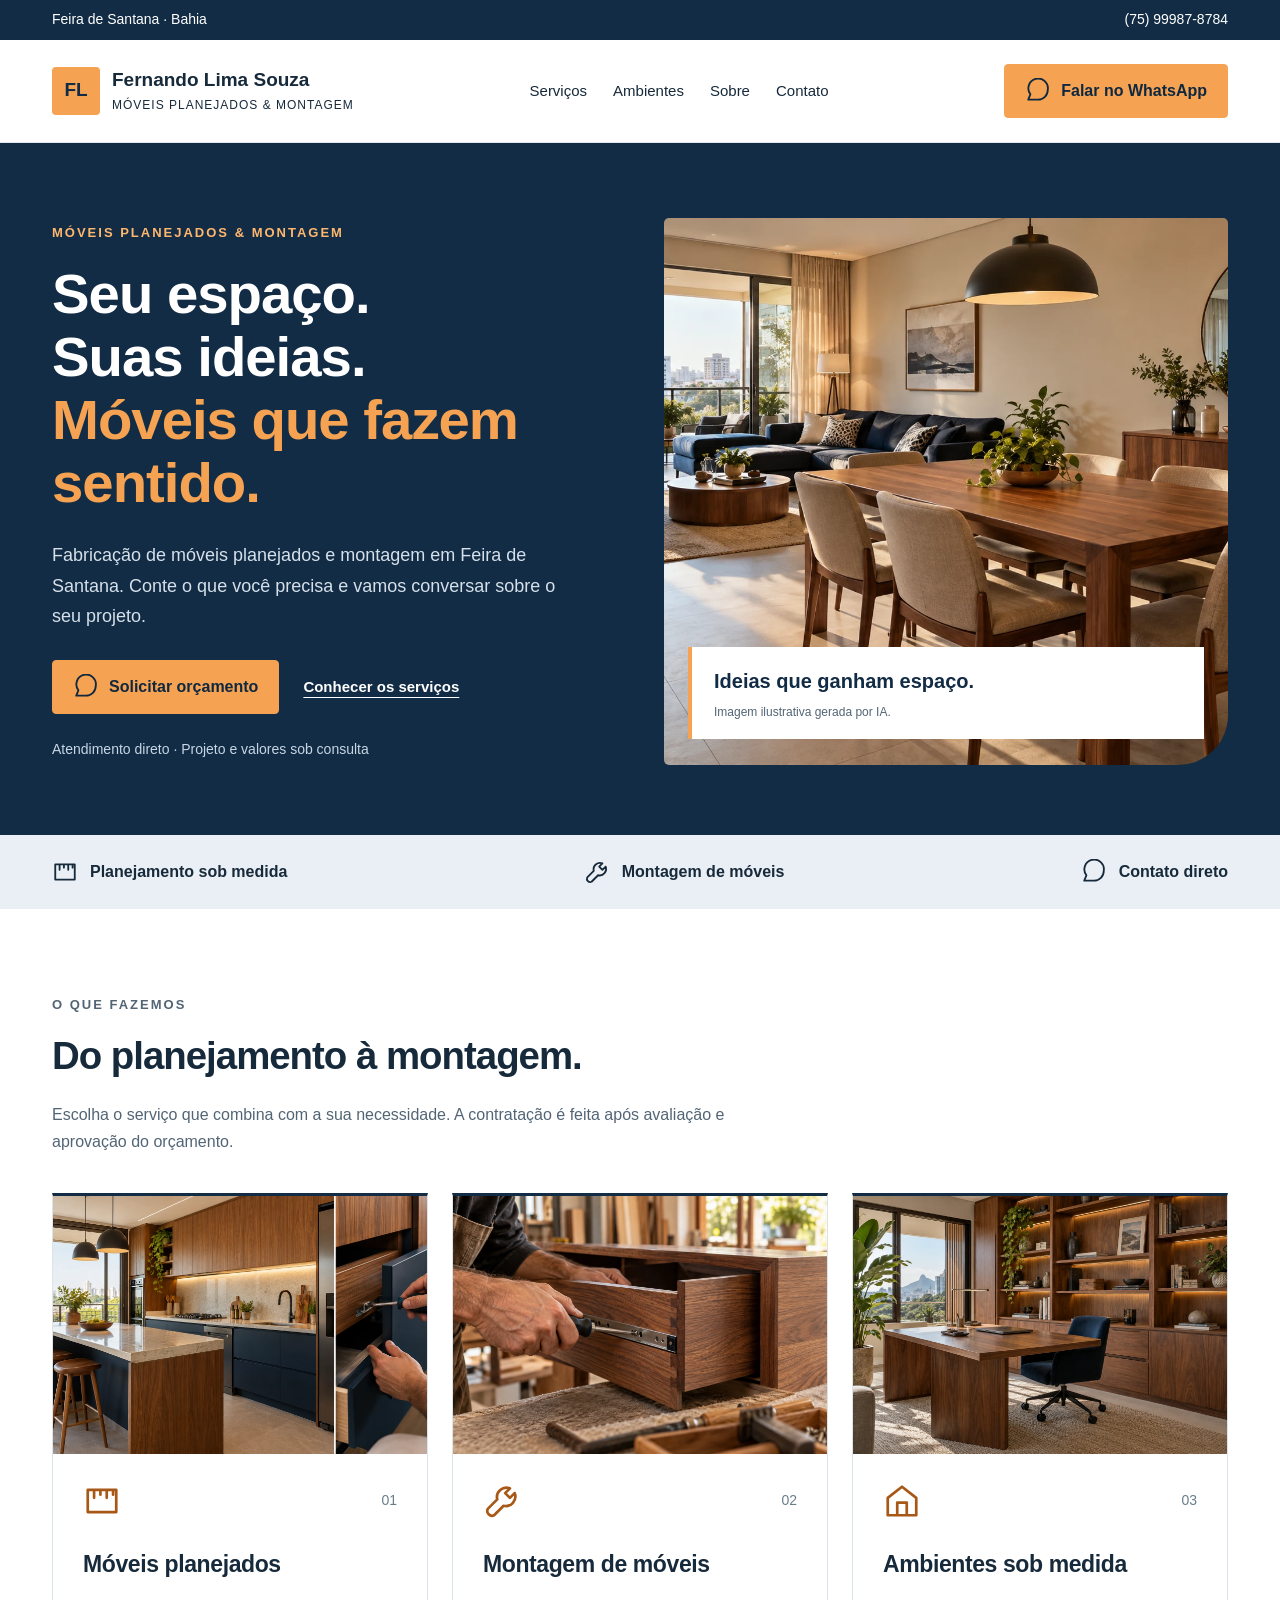
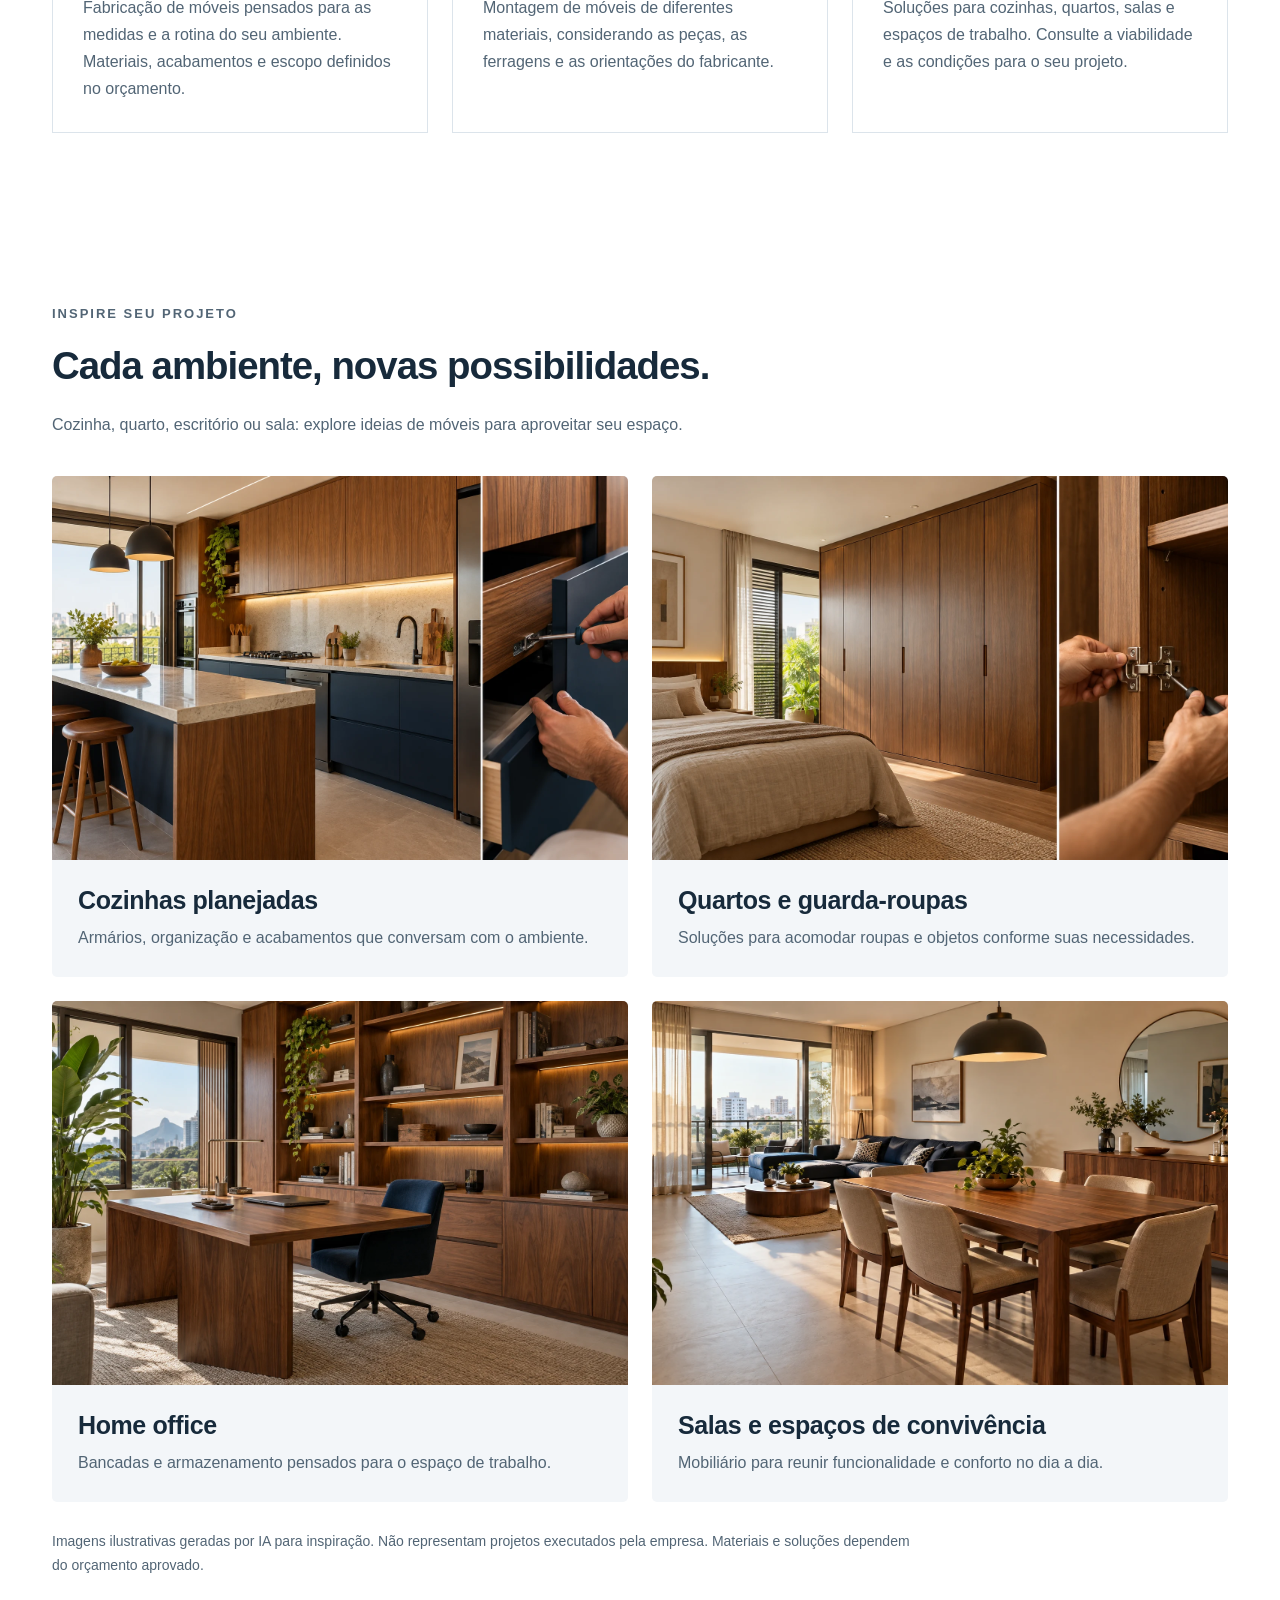
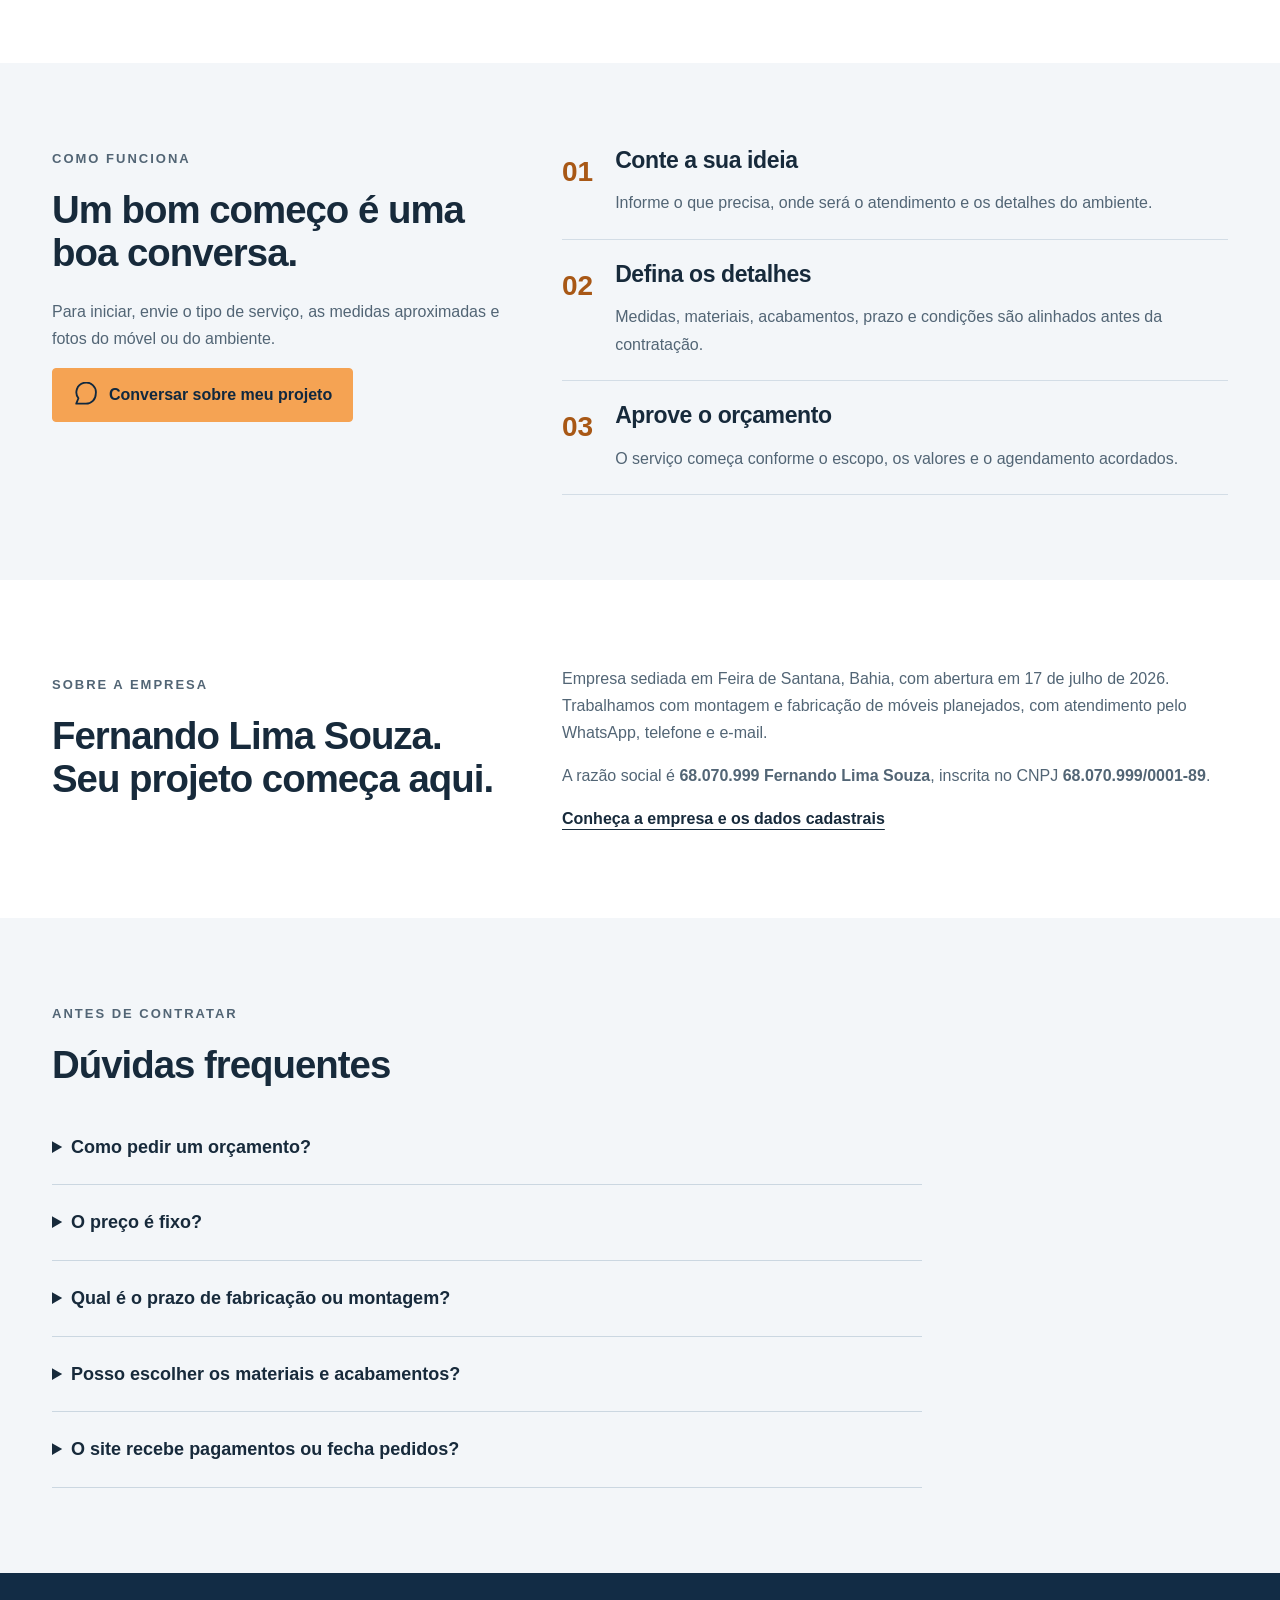
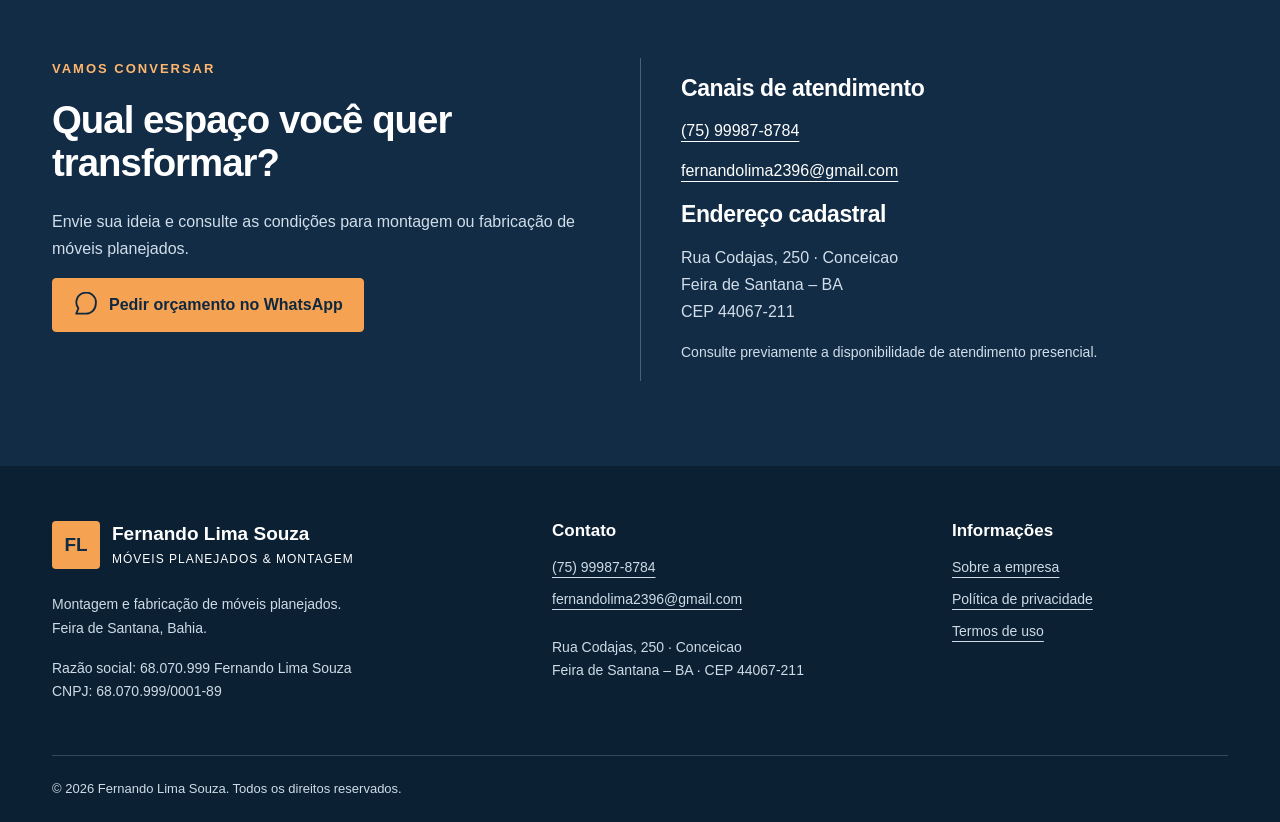
==== commit 33ff9c7a: "Update index.html" ====
--- a/index.html
+++ b/index.html
@@ -1 +1,12 @@
-<!doctype html><html lang="pt-BR"><head><meta charset="utf-8"><meta name="viewport" content="width=device-width, initial-scale=1"><meta name="description" content="Montagem e fabricação de móveis planejados em Feira de Santana, BA. Entre em contato com Fernando Lima Souza e solicite um orçamento."><meta name="theme-color" content="#122c45"><title>Móveis planejados e montagem em Feira de Santana | Fernando Lima Souza</title><link rel="stylesheet" href="assets/bootstrap.min.css"><link rel="stylesheet" href="styles.css"></head><body><a class="skip" href="#conteudo">Pular para o conteúdo</a><div class="topbar"><div class="container">Feira de Santana · Bahia <a href="tel:+5575999878784">(75) 99987-8784</a></div></div><header><nav class="container mainnav" aria-label="Navegação principal"><a class="brand" href="index.html"><span class="brandmark">FL</span><span>Fernando Lima Souza<small>MÓVEIS PLANEJADOS & MONTAGEM</small></span></a><div class="navlinks"><a href="index.html#servicos">Serviços</a><a href="#ambientes">Ambientes</a><a href="sobre.html">Sobre</a><a href="index.html#contato">Contato</a></div><a class="btn btn-orange" href="https://wa.me/5575999878784?text=Ol%C3%A1%2C%20gostaria%20de%20um%20or%C3%A7amento%20para%20m%C3%B3veis." target="_blank" rel="noopener noreferrer"><svg viewBox="0 0 24 24" aria-hidden="true" fill="none" stroke="currentColor" stroke-width="1.7" stroke-linecap="round" stroke-linejoin="round"><path d="M21 11a9 9 0 0 1-9 9H3l2-5a9 9 0 1 1 16-4z"/></svg>Falar no WhatsApp</a></nav></header><main id="conteudo"><section class="hero"><div class="container"><div class="row align-items-center g-5"><div class="col-lg-6"><p class="eyebrow">MÓVEIS PLANEJADOS & MONTAGEM</p><h1>Seu espaço.<br>Suas ideias.<br><em>Móveis que fazem sentido.</em></h1><p class="lead">Fabricação de móveis planejados e montagem em Feira de Santana. Conte o que você precisa e vamos conversar sobre o seu projeto.</p><div class="actions"><a class="btn btn-orange" href="https://wa.me/5575999878784?text=Ol%C3%A1%2C%20gostaria%20de%20um%20or%C3%A7amento%20para%20m%C3%B3veis." target="_blank" rel="noopener noreferrer"><svg viewBox="0 0 24 24" aria-hidden="true" fill="none" stroke="currentColor" stroke-width="1.7" stroke-linecap="round" stroke-linejoin="round"><path d="M21 11a9 9 0 0 1-9 9H3l2-5a9 9 0 1 1 16-4z"/></svg>Solicitar orçamento</a><a class="textlink" href="#servicos">Conhecer os serviços</a></div><p class="heronote">Atendimento direto · Projeto e valores sob consulta</p></div><div class="col-lg-6"><figure class="heroimage"><img src="assets/ambiente.webp" width="1672" height="941" alt="Ambiente ilustrativo com mesa, aparador de madeira e mobiliário contemporâneo"><figcaption>Ideias que ganham espaço.<small>Imagem ilustrativa gerada por IA.</small></figcaption></figure></div></div></div></section><div class="strip"><div class="container"><span><svg viewBox="0 0 24 24" aria-hidden="true" fill="none" stroke="currentColor" stroke-width="1.7" stroke-linecap="round" stroke-linejoin="round"><path d="M3 5h18v14H3zM7 5v5m4-5v3m4-3v5m4-5v3"/></svg>Planejamento sob medida</span><span><svg viewBox="0 0 24 24" aria-hidden="true" fill="none" stroke="currentColor" stroke-width="1.7" stroke-linecap="round" stroke-linejoin="round"><path d="m14 7 3-3a6 6 0 0 0-8 7L3 17a3 3 0 0 0 4 4l6-6a6 6 0 0 0 7-8l-3 3z"/></svg>Montagem de móveis</span><span><svg viewBox="0 0 24 24" aria-hidden="true" fill="none" stroke="currentColor" stroke-width="1.7" stroke-linecap="round" stroke-linejoin="round"><path d="M21 11a9 9 0 0 1-9 9H3l2-5a9 9 0 1 1 16-4z"/></svg>Contato direto</span></div></div><section id="servicos" class="section"><div class="container"><div class="sectionintro"><p class="eyebrow">O QUE FAZEMOS</p><h2>Do planejamento à montagem.</h2><p>Escolha o serviço que combina com a sua necessidade. A contratação é feita após avaliação e aprovação do orçamento.</p></div><div class="row g-4"><div class="col-md-4"><article class="service"><img class="servicephoto" src="assets/kitchen.webp" loading="lazy" width="1536" height="1024" alt="Imagem ilustrativa de móveis planejados"><div class="servicehead"><svg viewBox="0 0 24 24" aria-hidden="true" fill="none" stroke="currentColor" stroke-width="1.7" stroke-linecap="round" stroke-linejoin="round"><path d="M3 5h18v14H3zM7 5v5m4-5v3m4-3v5m4-5v3"/></svg><span>01</span></div><h3>Móveis planejados</h3><p>Fabricação de móveis pensados para as medidas e a rotina do seu ambiente. Materiais, acabamentos e escopo definidos no orçamento.</p></article></div><div class="col-md-4"><article class="service"><img class="servicephoto" src="assets/assembly.webp" loading="lazy" width="1536" height="1024" alt="Imagem ilustrativa de montagem de móveis"><div class="servicehead"><svg viewBox="0 0 24 24" aria-hidden="true" fill="none" stroke="currentColor" stroke-width="1.7" stroke-linecap="round" stroke-linejoin="round"><path d="m14 7 3-3a6 6 0 0 0-8 7L3 17a3 3 0 0 0 4 4l6-6a6 6 0 0 0 7-8l-3 3z"/></svg><span>02</span></div><h3>Montagem de móveis</h3><p>Montagem de móveis de diferentes materiais, considerando as peças, as ferragens e as orientações do fabricante.</p></article></div><div class="col-md-4"><article class="service"><img class="servicephoto" src="assets/office.webp" loading="lazy" width="1536" height="1024" alt="Imagem ilustrativa de móveis planejados"><div class="servicehead"><svg viewBox="0 0 24 24" aria-hidden="true" fill="none" stroke="currentColor" stroke-width="1.7" stroke-linecap="round" stroke-linejoin="round"><path d="m3 10 9-7 9 7v11H3zM9 21v-8h6v8"/></svg><span>03</span></div><h3>Ambientes sob medida</h3><p>Soluções para cozinhas, quartos, salas e espaços de trabalho. Consulte a viabilidade e as condições para o seu projeto.</p></article></div></div></div></section><section id="ambientes" class="section gallery"><div class="container"><div class="sectionintro"><p class="eyebrow">INSPIRE SEU PROJETO</p><h2>Cada ambiente, novas possibilidades.</h2><p>Cozinha, quarto, escritório ou sala: explore ideias de móveis para aproveitar seu espaço.</p></div><div class="row g-4"><div class="col-md-6"><figure class="galleryitem"><a href="assets/kitchen.webp" target="_blank" rel="noopener" aria-label="Ampliar imagem ilustrativa de Cozinhas planejadas"><img src="assets/kitchen.webp" loading="lazy" width="1536" height="1024" alt="Imagem ilustrativa de cozinhas planejadas com móveis sob medida"></a><figcaption><h3>Cozinhas planejadas</h3><p>Armários, organização e acabamentos que conversam com o ambiente.</p></figcaption></figure></div><div class="col-md-6"><figure class="galleryitem"><a href="assets/bedroom.webp" target="_blank" rel="noopener" aria-label="Ampliar imagem ilustrativa de Quartos e guarda-roupas"><img src="assets/bedroom.webp" loading="lazy" width="1536" height="1024" alt="Imagem ilustrativa de quartos e guarda-roupas com móveis sob medida"></a><figcaption><h3>Quartos e guarda-roupas</h3><p>Soluções para acomodar roupas e objetos conforme suas necessidades.</p></figcaption></figure></div><div class="col-md-6"><figure class="galleryitem"><a href="assets/office.webp" target="_blank" rel="noopener" aria-label="Ampliar imagem ilustrativa de Home office"><img src="assets/office.webp" loading="lazy" width="1536" height="1024" alt="Imagem ilustrativa de home office com móveis sob medida"></a><figcaption><h3>Home office</h3><p>Bancadas e armazenamento pensados para o espaço de trabalho.</p></figcaption></figure></div><div class="col-md-6"><figure class="galleryitem"><a href="assets/ambiente.webp" target="_blank" rel="noopener" aria-label="Ampliar imagem ilustrativa de Salas e espaços de convivência"><img src="assets/ambiente.webp" loading="lazy" width="1536" height="1024" alt="Imagem ilustrativa de salas e espaços de convivência com móveis sob medida"></a><figcaption><h3>Salas e espaços de convivência</h3><p>Mobiliário para reunir funcionalidade e conforto no dia a dia.</p></figcaption></figure></div></div><p class="gallerynote">Imagens ilustrativas geradas por IA para inspiração. Não representam projetos executados pela empresa. Materiais e soluções dependem do orçamento aprovado.</p></div></section><section class="section process"><div class="container"><div class="row g-5"><div class="col-lg-5"><p class="eyebrow">COMO FUNCIONA</p><h2>Um bom começo é uma boa conversa.</h2><p>Para iniciar, envie o tipo de serviço, as medidas aproximadas e fotos do móvel ou do ambiente.</p><a class="btn btn-orange" href="https://wa.me/5575999878784?text=Ol%C3%A1%2C%20gostaria%20de%20um%20or%C3%A7amento%20para%20m%C3%B3veis." target="_blank" rel="noopener noreferrer"><svg viewBox="0 0 24 24" aria-hidden="true" fill="none" stroke="currentColor" stroke-width="1.7" stroke-linecap="round" stroke-linejoin="round"><path d="M21 11a9 9 0 0 1-9 9H3l2-5a9 9 0 1 1 16-4z"/></svg>Conversar sobre meu projeto</a></div><div class="col-lg-7"><ol class="steps"><li><span>01</span><div><h3>Conte a sua ideia</h3><p>Informe o que precisa, onde será o atendimento e os detalhes do ambiente.</p></div></li><li><span>02</span><div><h3>Defina os detalhes</h3><p>Medidas, materiais, acabamentos, prazo e condições são alinhados antes da contratação.</p></div></li><li><span>03</span><div><h3>Aprove o orçamento</h3><p>O serviço começa conforme o escopo, os valores e o agendamento acordados.</p></div></li></ol></div></div></div></section><section class="section"><div class="container"><div class="row g-5 align-items-center"><div class="col-lg-5"><p class="eyebrow">SOBRE A EMPRESA</p><h2>Fernando Lima Souza.<br>Seu projeto começa aqui.</h2></div><div class="col-lg-7"><p>Empresa sediada em Feira de Santana, Bahia, com abertura em 17 de julho de 2026. Trabalhamos com montagem e fabricação de móveis planejados, com atendimento pelo WhatsApp, telefone e e-mail.</p><p>A razão social é <strong>68.070.999 Fernando Lima Souza</strong>, inscrita no CNPJ <strong>68.070.999/0001-89</strong>.</p><a class="textlink" href="sobre.html">Conheça a empresa e os dados cadastrais</a></div></div></div></section><section class="section faq"><div class="container"><p class="eyebrow">ANTES DE CONTRATAR</p><h2>Dúvidas frequentes</h2><div class="questions"><details><summary>Como pedir um orçamento?</summary><p>Entre em contato pelo WhatsApp, telefone ou e-mail. Envie o tipo de móvel ou serviço, medidas aproximadas, fotos e bairro de atendimento.</p></details><details><summary>O preço é fixo?</summary><p>Não há tabela fixa publicada. O valor depende do serviço, dimensões, materiais, complexidade, deslocamento e condições acordadas. O orçamento informa o que está incluído.</p></details><details><summary>Qual é o prazo de fabricação ou montagem?</summary><p>O prazo depende do projeto e da disponibilidade. A previsão e o agendamento são definidos no orçamento, antes da contratação.</p></details><details><summary>Posso escolher os materiais e acabamentos?</summary><p>Para móveis planejados, as opções são alinhadas conforme a viabilidade do projeto e a disponibilidade de materiais. Especificações devem constar no orçamento aprovado.</p></details><details><summary>O site recebe pagamentos ou fecha pedidos?</summary><p>Não. O site apresenta os serviços e os canais de contato. Contratação e condições de pagamento são combinadas diretamente com a empresa.</p></details></div></div></section><section id="contato" class="section contact"><div class="container"><div class="row g-5"><div class="col-lg-6"><p class="eyebrow">VAMOS CONVERSAR</p><h2>Qual espaço você quer transformar?</h2><p>Envie sua ideia e consulte as condições para montagem ou fabricação de móveis planejados.</p><a class="btn btn-orange" href="https://wa.me/5575999878784?text=Ol%C3%A1%2C%20gostaria%20de%20um%20or%C3%A7amento%20para%20m%C3%B3veis." target="_blank" rel="noopener noreferrer"><svg viewBox="0 0 24 24" aria-hidden="true" fill="none" stroke="currentColor" stroke-width="1.7" stroke-linecap="round" stroke-linejoin="round"><path d="M21 11a9 9 0 0 1-9 9H3l2-5a9 9 0 1 1 16-4z"/></svg>Pedir orçamento no WhatsApp</a></div><div class="col-lg-6 contactinfo"><h3>Canais de atendimento</h3><a href="tel:+5575999878784">(75) 99987-8784</a><a href="mailto:fernandolima2396@gmail.com">fernandolima2396@gmail.com</a><h3>Endereço cadastral</h3><p>Rua Codajas, 250 · Conceicao<br>Feira de Santana – BA<br>CEP 44067-211</p><p class="small">Consulte previamente a disponibilidade de atendimento presencial.</p></div></div></div></section></main><footer><div class="container"><div class="row gy-4"><div class="col-lg-5"><a class="brand" href="index.html"><span class="brandmark">FL</span><span>Fernando Lima Souza<small>MÓVEIS PLANEJADOS & MONTAGEM</small></span></a><p class="mt-4">Montagem e fabricação de móveis planejados.<br>Feira de Santana, Bahia.</p><p>Razão social: 68.070.999 Fernando Lima Souza<br>CNPJ: 68.070.999/0001-89</p></div><div class="col-lg-4"><h3>Contato</h3><a href="tel:+5575999878784">(75) 99987-8784</a><br><a href="mailto:fernandolima2396@gmail.com">fernandolima2396@gmail.com</a><p class="mt-3">Rua Codajas, 250 · Conceicao<br>Feira de Santana – BA · CEP 44067-211</p></div><div class="col-lg-3"><h3>Informações</h3><a href="sobre.html">Sobre a empresa</a><br><a href="privacidade.html">Política de privacidade</a><br><a href="termos-de-uso.html">Termos de uso</a></div></div><div class="footend">© 2026 Fernando Lima Souza. Todos os direitos reservados.</div></div></footer></body></html>+<!doctype html><html lang="pt-BR"><head><meta charset="utf-8"><meta name="viewport" content="width=device-width, initial-scale=1"><meta name="description" content="Montagem e fabricação de móveis planejados em Feira de Santana, BA. Entre em contato com Fernando Lima Souza e solicite um orçamento."><meta name="theme-color" content="#122c45"><title>Móveis planejados e montagem em Feira de Santana | Fernando Lima Souza</title><style>@charset "UTF-8";/*!
+ * Bootstrap  v5.3.8 (https://getbootstrap.com/)
+ * Copyright 2011-2025 The Bootstrap Authors
+ * Licensed under MIT (https://github.com/twbs/bootstrap/blob/main/LICENSE)
+ */:root,[data-bs-theme=light]{--bs-blue:#0d6efd;--bs-indigo:#6610f2;--bs-purple:#6f42c1;--bs-pink:#d63384;--bs-red:#dc3545;--bs-orange:#fd7e14;--bs-yellow:#ffc107;--bs-green:#198754;--bs-teal:#20c997;--bs-cyan:#0dcaf0;--bs-black:#000;--bs-white:#fff;--bs-gray:#6c757d;--bs-gray-dark:#343a40;--bs-gray-100:#f8f9fa;--bs-gray-200:#e9ecef;--bs-gray-300:#dee2e6;--bs-gray-400:#ced4da;--bs-gray-500:#adb5bd;--bs-gray-600:#6c757d;--bs-gray-700:#495057;--bs-gray-800:#343a40;--bs-gray-900:#212529;--bs-primary:#0d6efd;--bs-secondary:#6c757d;--bs-success:#198754;--bs-info:#0dcaf0;--bs-warning:#ffc107;--bs-danger:#dc3545;--bs-light:#f8f9fa;--bs-dark:#212529;--bs-primary-rgb:13,110,253;--bs-secondary-rgb:108,117,125;--bs-success-rgb:25,135,84;--bs-info-rgb:13,202,240;--bs-warning-rgb:255,193,7;--bs-danger-rgb:220,53,69;--bs-light-rgb:248,249,250;--bs-dark-rgb:33,37,41;--bs-primary-text-emphasis:#052c65;--bs-secondary-text-emphasis:#2b2f32;--bs-success-text-emphasis:#0a3622;--bs-info-text-emphasis:#055160;--bs-warning-text-emphasis:#664d03;--bs-danger-text-emphasis:#58151c;--bs-light-text-emphasis:#495057;--bs-dark-text-emphasis:#495057;--bs-primary-bg-subtle:#cfe2ff;--bs-secondary-bg-subtle:#e2e3e5;--bs-success-bg-subtle:#d1e7dd;--bs-info-bg-subtle:#cff4fc;--bs-warning-bg-subtle:#fff3cd;--bs-danger-bg-subtle:#f8d7da;--bs-light-bg-subtle:#fcfcfd;--bs-dark-bg-subtle:#ced4da;--bs-primary-border-subtle:#9ec5fe;--bs-secondary-border-subtle:#c4c8cb;--bs-success-border-subtle:#a3cfbb;--bs-info-border-subtle:#9eeaf9;--bs-warning-border-subtle:#ffe69c;--bs-danger-border-subtle:#f1aeb5;--bs-light-border-subtle:#e9ecef;--bs-dark-border-subtle:#adb5bd;--bs-white-rgb:255,255,255;--bs-black-rgb:0,0,0;--bs-font-sans-serif:system-ui,-apple-system,"Segoe UI",Roboto,"Helvetica Neue","Noto Sans","Liberation Sans",Arial,sans-serif,"Apple Color Emoji","Segoe UI Emoji","Segoe UI Symbol","Noto Color Emoji";--bs-font-monospace:SFMono-Regular,Menlo,Monaco,Consolas,"Liberation Mono","Courier New",monospace;--bs-gradient:linear-gradient(180deg, rgba(255, 255, 255, 0.15), rgba(255, 255, 255, 0));--bs-body-font-family:var(--bs-font-sans-serif);--bs-body-font-size:1rem;--bs-body-font-weight:400;--bs-body-line-height:1.5;--bs-body-color:#212529;--bs-body-color-rgb:33,37,41;--bs-body-bg:#fff;--bs-body-bg-rgb:255,255,255;--bs-emphasis-color:#000;--bs-emphasis-color-rgb:0,0,0;--bs-secondary-color:rgba(33, 37, 41, 0.75);--bs-secondary-color-rgb:33,37,41;--bs-secondary-bg:#e9ecef;--bs-secondary-bg-rgb:233,236,239;--bs-tertiary-color:rgba(33, 37, 41, 0.5);--bs-tertiary-color-rgb:33,37,41;--bs-tertiary-bg:#f8f9fa;--bs-tertiary-bg-rgb:248,249,250;--bs-heading-color:inherit;--bs-link-color:#0d6efd;--bs-link-color-rgb:13,110,253;--bs-link-decoration:underline;--bs-link-hover-color:#0a58ca;--bs-link-hover-color-rgb:10,88,202;--bs-code-color:#d63384;--bs-highlight-color:#212529;--bs-highlight-bg:#fff3cd;--bs-border-width:1px;--bs-border-style:solid;--bs-border-color:#dee2e6;--bs-border-color-translucent:rgba(0, 0, 0, 0.175);--bs-border-radius:0.375rem;--bs-border-radius-sm:0.25rem;--bs-border-radius-lg:0.5rem;--bs-border-radius-xl:1rem;--bs-border-radius-xxl:2rem;--bs-border-radius-2xl:var(--bs-border-radius-xxl);--bs-border-radius-pill:50rem;--bs-box-shadow:0 0.5rem 1rem rgba(0, 0, 0, 0.15);--bs-box-shadow-sm:0 0.125rem 0.25rem rgba(0, 0, 0, 0.075);--bs-box-shadow-lg:0 1rem 3rem rgba(0, 0, 0, 0.175);--bs-box-shadow-inset:inset 0 1px 2px rgba(0, 0, 0, 0.075);--bs-focus-ring-width:0.25rem;--bs-focus-ring-opacity:0.25;--bs-focus-ring-color:rgba(13, 110, 253, 0.25);--bs-form-valid-color:#198754;--bs-form-valid-border-color:#198754;--bs-form-invalid-color:#dc3545;--bs-form-invalid-border-color:#dc3545}[data-bs-theme=dark]{color-scheme:dark;--bs-body-color:#dee2e6;--bs-body-color-rgb:222,226,230;--bs-body-bg:#212529;--bs-body-bg-rgb:33,37,41;--bs-emphasis-color:#fff;--bs-emphasis-color-rgb:255,255,255;--bs-secondary-color:rgba(222, 226, 230, 0.75);--bs-secondary-color-rgb:222,226,230;--bs-secondary-bg:#343a40;--bs-secondary-bg-rgb:52,58,64;--bs-tertiary-color:rgba(222, 226, 230, 0.5);--bs-tertiary-color-rgb:222,226,230;--bs-tertiary-bg:#2b3035;--bs-tertiary-bg-rgb:43,48,53;--bs-primary-text-emphasis:#6ea8fe;--bs-secondary-text-emphasis:#a7acb1;--bs-success-text-emphasis:#75b798;--bs-info-text-emphasis:#6edff6;--bs-warning-text-emphasis:#ffda6a;--bs-danger-text-emphasis:#ea868f;--bs-light-text-emphasis:#f8f9fa;--bs-dark-text-emphasis:#dee2e6;--bs-primary-bg-subtle:#031633;--bs-secondary-bg-subtle:#161719;--bs-success-bg-subtle:#051b11;--bs-info-bg-subtle:#032830;--bs-warning-bg-subtle:#332701;--bs-danger-bg-subtle:#2c0b0e;--bs-light-bg-subtle:#343a40;--bs-dark-bg-subtle:#1a1d20;--bs-primary-border-subtle:#084298;--bs-secondary-border-subtle:#41464b;--bs-success-border-subtle:#0f5132;--bs-info-border-subtle:#087990;--bs-warning-border-subtle:#997404;--bs-danger-border-subtle:#842029;--bs-light-border-subtle:#495057;--bs-dark-border-subtle:#343a40;--bs-heading-color:inherit;--bs-link-color:#6ea8fe;--bs-link-hover-color:#8bb9fe;--bs-link-color-rgb:110,168,254;--bs-link-hover-color-rgb:139,185,254;--bs-code-color:#e685b5;--bs-highlight-color:#dee2e6;--bs-highlight-bg:#664d03;--bs-border-color:#495057;--bs-border-color-translucent:rgba(255, 255, 255, 0.15);--bs-form-valid-color:#75b798;--bs-form-valid-border-color:#75b798;--bs-form-invalid-color:#ea868f;--bs-form-invalid-border-color:#ea868f}*,::after,::before{box-sizing:border-box}@media (prefers-reduced-motion:no-preference){:root{scroll-behavior:smooth}}body{margin:0;font-family:var(--bs-body-font-family);font-size:var(--bs-body-font-size);font-weight:var(--bs-body-font-weight);line-height:var(--bs-body-line-height);color:var(--bs-body-color);text-align:var(--bs-body-text-align);background-color:var(--bs-body-bg);-webkit-text-size-adjust:100%;-webkit-tap-highlight-color:transparent}hr{margin:1rem 0;color:inherit;border:0;border-top:var(--bs-border-width) solid;opacity:.25}.h1,.h2,.h3,.h4,.h5,.h6,h1,h2,h3,h4,h5,h6{margin-top:0;margin-bottom:.5rem;font-weight:500;line-height:1.2;color:var(--bs-heading-color)}.h1,h1{font-size:calc(1.375rem + 1.5vw)}@media (min-width:1200px){.h1,h1{font-size:2.5rem}}.h2,h2{font-size:calc(1.325rem + .9vw)}@media (min-width:1200px){.h2,h2{font-size:2rem}}.h3,h3{font-size:calc(1.3rem + .6vw)}@media (min-width:1200px){.h3,h3{font-size:1.75rem}}.h4,h4{font-size:calc(1.275rem + .3vw)}@media (min-width:1200px){.h4,h4{font-size:1.5rem}}.h5,h5{font-size:1.25rem}.h6,h6{font-size:1rem}p{margin-top:0;margin-bottom:1rem}abbr[title]{-webkit-text-decoration:underline dotted;text-decoration:underline dotted;cursor:help;-webkit-text-decoration-skip-ink:none;text-decoration-skip-ink:none}address{margin-bottom:1rem;font-style:normal;line-height:inherit}ol,ul{padding-left:2rem}dl,ol,ul{margin-top:0;margin-bottom:1rem}ol ol,ol ul,ul ol,ul ul{margin-bottom:0}dt{font-weight:700}dd{margin-bottom:.5rem;margin-left:0}blockquote{margin:0 0 1rem}b,strong{font-weight:bolder}.small,small{font-size:.875em}.mark,mark{padding:.1875em;color:var(--bs-highlight-color);background-color:var(--bs-highlight-bg)}sub,sup{position:relative;font-size:.75em;line-height:0;vertical-align:baseline}sub{bottom:-.25em}sup{top:-.5em}a{color:rgba(var(--bs-link-color-rgb),var(--bs-link-opacity,1));text-decoration:underline}a:hover{--bs-link-color-rgb:var(--bs-link-hover-color-rgb)}a:not([href]):not([class]),a:not([href]):not([class]):hover{color:inherit;text-decoration:none}code,kbd,pre,samp{font-family:var(--bs-font-monospace);font-size:1em}pre{display:block;margin-top:0;margin-bottom:1rem;overflow:auto;font-size:.875em}pre code{font-size:inherit;color:inherit;word-break:normal}code{font-size:.875em;color:var(--bs-code-color);word-wrap:break-word}a>code{color:inherit}kbd{padding:.1875rem .375rem;font-size:.875em;color:var(--bs-body-bg);background-color:var(--bs-body-color);border-radius:.25rem}kbd kbd{padding:0;font-size:1em}figure{margin:0 0 1rem}img,svg{vertical-align:middle}table{caption-side:bottom;border-collapse:collapse}caption{padding-top:.5rem;padding-bottom:.5rem;color:var(--bs-secondary-color);text-align:left}th{text-align:inherit;text-align:-webkit-match-parent}tbody,td,tfoot,th,thead,tr{border-color:inherit;border-style:solid;border-width:0}label{display:inline-block}button{border-radius:0}button:focus:not(:focus-visible){outline:0}button,input,optgroup,select,textarea{margin:0;font-family:inherit;font-size:inherit;line-height:inherit}button,select{text-transform:none}[role=button]{cursor:pointer}select{word-wrap:normal}select:disabled{opacity:1}[list]:not([type=date]):not([type=datetime-local]):not([type=month]):not([type=week]):not([type=time])::-webkit-calendar-picker-indicator{display:none!important}[type=button],[type=reset],[type=submit],button{-webkit-appearance:button}[type=button]:not(:disabled),[type=reset]:not(:disabled),[type=submit]:not(:disabled),button:not(:disabled){cursor:pointer}::-moz-focus-inner{padding:0;border-style:none}textarea{resize:vertical}fieldset{min-width:0;padding:0;margin:0;border:0}legend{float:left;width:100%;padding:0;margin-bottom:.5rem;line-height:inherit;font-size:calc(1.275rem + .3vw)}@media (min-width:1200px){legend{font-size:1.5rem}}legend+*{clear:left}::-webkit-datetime-edit-day-field,::-webkit-datetime-edit-fields-wrapper,::-webkit-datetime-edit-hour-field,::-webkit-datetime-edit-minute,::-webkit-datetime-edit-month-field,::-webkit-datetime-edit-text,::-webkit-datetime-edit-year-field{padding:0}::-webkit-inner-spin-button{height:auto}[type=search]{-webkit-appearance:textfield;outline-offset:-2px}[type=search]::-webkit-search-cancel-button{cursor:pointer;filter:grayscale(1)}::-webkit-search-decoration{-webkit-appearance:none}::-webkit-color-swatch-wrapper{padding:0}::-webkit-file-upload-button{font:inherit;-webkit-appearance:button}::file-selector-button{font:inherit;-webkit-appearance:button}output{display:inline-block}iframe{border:0}summary{display:list-item;cursor:pointer}progress{vertical-align:baseline}[hidden]{display:none!important}.lead{font-size:1.25rem;font-weight:300}.display-1{font-weight:300;line-height:1.2;font-size:calc(1.625rem + 4.5vw)}@media (min-width:1200px){.display-1{font-size:5rem}}.display-2{font-weight:300;line-height:1.2;font-size:calc(1.575rem + 3.9vw)}@media (min-width:1200px){.display-2{font-size:4.5rem}}.display-3{font-weight:300;line-height:1.2;font-size:calc(1.525rem + 3.3vw)}@media (min-width:1200px){.display-3{font-size:4rem}}.display-4{font-weight:300;line-height:1.2;font-size:calc(1.475rem + 2.7vw)}@media (min-width:1200px){.display-4{font-size:3.5rem}}.display-5{font-weight:300;line-height:1.2;font-size:calc(1.425rem + 2.1vw)}@media (min-width:1200px){.display-5{font-size:3rem}}.display-6{font-weight:300;line-height:1.2;font-size:calc(1.375rem + 1.5vw)}@media (min-width:1200px){.display-6{font-size:2.5rem}}.list-unstyled{padding-left:0;list-style:none}.list-inline{padding-left:0;list-style:none}.list-inline-item{display:inline-block}.list-inline-item:not(:last-child){margin-right:.5rem}.initialism{font-size:.875em;text-transform:uppercase}.blockquote{margin-bottom:1rem;font-size:1.25rem}.blockquote>:last-child{margin-bottom:0}.blockquote-footer{margin-top:-1rem;margin-bottom:1rem;font-size:.875em;color:#6c757d}.blockquote-footer::before{content:"— "}.img-fluid{max-width:100%;height:auto}.img-thumbnail{padding:.25rem;background-color:var(--bs-body-bg);border:var(--bs-border-width) solid var(--bs-border-color);border-radius:var(--bs-border-radius);max-width:100%;height:auto}.figure{display:inline-block}.figure-img{margin-bottom:.5rem;line-height:1}.figure-caption{font-size:.875em;color:var(--bs-secondary-color)}.container,.container-fluid,.container-lg,.container-md,.container-sm,.container-xl,.container-xxl{--bs-gutter-x:1.5rem;--bs-gutter-y:0;width:100%;padding-right:calc(var(--bs-gutter-x) * .5);padding-left:calc(var(--bs-gutter-x) * .5);margin-right:auto;margin-left:auto}@media (min-width:576px){.container,.container-sm{max-width:540px}}@media (min-width:768px){.container,.container-md,.container-sm{max-width:720px}}@media (min-width:992px){.container,.container-lg,.container-md,.container-sm{max-width:960px}}@media (min-width:1200px){.container,.container-lg,.container-md,.container-sm,.container-xl{max-width:1140px}}@media (min-width:1400px){.container,.container-lg,.container-md,.container-sm,.container-xl,.container-xxl{max-width:1320px}}:root{--bs-breakpoint-xs:0;--bs-breakpoint-sm:576px;--bs-breakpoint-md:768px;--bs-breakpoint-lg:992px;--bs-breakpoint-xl:1200px;--bs-breakpoint-xxl:1400px}.row{--bs-gutter-x:1.5rem;--bs-gutter-y:0;display:flex;flex-wrap:wrap;margin-top:calc(-1 * var(--bs-gutter-y));margin-right:calc(-.5 * var(--bs-gutter-x));margin-left:calc(-.5 * var(--bs-gutter-x))}.row>*{flex-shrink:0;width:100%;max-width:100%;padding-right:calc(var(--bs-gutter-x) * .5);padding-left:calc(var(--bs-gutter-x) * .5);margin-top:var(--bs-gutter-y)}.col{flex:1 0 0}.row-cols-auto>*{flex:0 0 auto;width:auto}.row-cols-1>*{flex:0 0 auto;width:100%}.row-cols-2>*{flex:0 0 auto;width:50%}.row-cols-3>*{flex:0 0 auto;width:33.33333333%}.row-cols-4>*{flex:0 0 auto;width:25%}.row-cols-5>*{flex:0 0 auto;width:20%}.row-cols-6>*{flex:0 0 auto;width:16.66666667%}.col-auto{flex:0 0 auto;width:auto}.col-1{flex:0 0 auto;width:8.33333333%}.col-2{flex:0 0 auto;width:16.66666667%}.col-3{flex:0 0 auto;width:25%}.col-4{flex:0 0 auto;width:33.33333333%}.col-5{flex:0 0 auto;width:41.66666667%}.col-6{flex:0 0 auto;width:50%}.col-7{flex:0 0 auto;width:58.33333333%}.col-8{flex:0 0 auto;width:66.66666667%}.col-9{flex:0 0 auto;width:75%}.col-10{flex:0 0 auto;width:83.33333333%}.col-11{flex:0 0 auto;width:91.66666667%}.col-12{flex:0 0 auto;width:100%}.offset-1{margin-left:8.33333333%}.offset-2{margin-left:16.66666667%}.offset-3{margin-left:25%}.offset-4{margin-left:33.33333333%}.offset-5{margin-left:41.66666667%}.offset-6{margin-left:50%}.offset-7{margin-left:58.33333333%}.offset-8{margin-left:66.66666667%}.offset-9{margin-left:75%}.offset-10{margin-left:83.33333333%}.offset-11{margin-left:91.66666667%}.g-0,.gx-0{--bs-gutter-x:0}.g-0,.gy-0{--bs-gutter-y:0}.g-1,.gx-1{--bs-gutter-x:0.25rem}.g-1,.gy-1{--bs-gutter-y:0.25rem}.g-2,.gx-2{--bs-gutter-x:0.5rem}.g-2,.gy-2{--bs-gutter-y:0.5rem}.g-3,.gx-3{--bs-gutter-x:1rem}.g-3,.gy-3{--bs-gutter-y:1rem}.g-4,.gx-4{--bs-gutter-x:1.5rem}.g-4,.gy-4{--bs-gutter-y:1.5rem}.g-5,.gx-5{--bs-gutter-x:3rem}.g-5,.gy-5{--bs-gutter-y:3rem}@media (min-width:576px){.col-sm{flex:1 0 0}.row-cols-sm-auto>*{flex:0 0 auto;width:auto}.row-cols-sm-1>*{flex:0 0 auto;width:100%}.row-cols-sm-2>*{flex:0 0 auto;width:50%}.row-cols-sm-3>*{flex:0 0 auto;width:33.33333333%}.row-cols-sm-4>*{flex:0 0 auto;width:25%}.row-cols-sm-5>*{flex:0 0 auto;width:20%}.row-cols-sm-6>*{flex:0 0 auto;width:16.66666667%}.col-sm-auto{flex:0 0 auto;width:auto}.col-sm-1{flex:0 0 auto;width:8.33333333%}.col-sm-2{flex:0 0 auto;width:16.66666667%}.col-sm-3{flex:0 0 auto;width:25%}.col-sm-4{flex:0 0 auto;width:33.33333333%}.col-sm-5{flex:0 0 auto;width:41.66666667%}.col-sm-6{flex:0 0 auto;width:50%}.col-sm-7{flex:0 0 auto;width:58.33333333%}.col-sm-8{flex:0 0 auto;width:66.66666667%}.col-sm-9{flex:0 0 auto;width:75%}.col-sm-10{flex:0 0 auto;width:83.33333333%}.col-sm-11{flex:0 0 auto;width:91.66666667%}.col-sm-12{flex:0 0 auto;width:100%}.offset-sm-0{margin-left:0}.offset-sm-1{margin-left:8.33333333%}.offset-sm-2{margin-left:16.66666667%}.offset-sm-3{margin-left:25%}.offset-sm-4{margin-left:33.33333333%}.offset-sm-5{margin-left:41.66666667%}.offset-sm-6{margin-left:50%}.offset-sm-7{margin-left:58.33333333%}.offset-sm-8{margin-left:66.66666667%}.offset-sm-9{margin-left:75%}.offset-sm-10{margin-left:83.33333333%}.offset-sm-11{margin-left:91.66666667%}.g-sm-0,.gx-sm-0{--bs-gutter-x:0}.g-sm-0,.gy-sm-0{--bs-gutter-y:0}.g-sm-1,.gx-sm-1{--bs-gutter-x:0.25rem}.g-sm-1,.gy-sm-1{--bs-gutter-y:0.25rem}.g-sm-2,.gx-sm-2{--bs-gutter-x:0.5rem}.g-sm-2,.gy-sm-2{--bs-gutter-y:0.5rem}.g-sm-3,.gx-sm-3{--bs-gutter-x:1rem}.g-sm-3,.gy-sm-3{--bs-gutter-y:1rem}.g-sm-4,.gx-sm-4{--bs-gutter-x:1.5rem}.g-sm-4,.gy-sm-4{--bs-gutter-y:1.5rem}.g-sm-5,.gx-sm-5{--bs-gutter-x:3rem}.g-sm-5,.gy-sm-5{--bs-gutter-y:3rem}}@media (min-width:768px){.col-md{flex:1 0 0}.row-cols-md-auto>*{flex:0 0 auto;width:auto}.row-cols-md-1>*{flex:0 0 auto;width:100%}.row-cols-md-2>*{flex:0 0 auto;width:50%}.row-cols-md-3>*{flex:0 0 auto;width:33.33333333%}.row-cols-md-4>*{flex:0 0 auto;width:25%}.row-cols-md-5>*{flex:0 0 auto;width:20%}.row-cols-md-6>*{flex:0 0 auto;width:16.66666667%}.col-md-auto{flex:0 0 auto;width:auto}.col-md-1{flex:0 0 auto;width:8.33333333%}.col-md-2{flex:0 0 auto;width:16.66666667%}.col-md-3{flex:0 0 auto;width:25%}.col-md-4{flex:0 0 auto;width:33.33333333%}.col-md-5{flex:0 0 auto;width:41.66666667%}.col-md-6{flex:0 0 auto;width:50%}.col-md-7{flex:0 0 auto;width:58.33333333%}.col-md-8{flex:0 0 auto;width:66.66666667%}.col-md-9{flex:0 0 auto;width:75%}.col-md-10{flex:0 0 auto;width:83.33333333%}.col-md-11{flex:0 0 auto;width:91.66666667%}.col-md-12{flex:0 0 auto;width:100%}.offset-md-0{margin-left:0}.offset-md-1{margin-left:8.33333333%}.offset-md-2{margin-left:16.66666667%}.offset-md-3{margin-left:25%}.offset-md-4{margin-left:33.33333333%}.offset-md-5{margin-left:41.66666667%}.offset-md-6{margin-left:50%}.offset-md-7{margin-left:58.33333333%}.offset-md-8{margin-left:66.66666667%}.offset-md-9{margin-left:75%}.offset-md-10{margin-left:83.33333333%}.offset-md-11{margin-left:91.66666667%}.g-md-0,.gx-md-0{--bs-gutter-x:0}.g-md-0,.gy-md-0{--bs-gutter-y:0}.g-md-1,.gx-md-1{--bs-gutter-x:0.25rem}.g-md-1,.gy-md-1{--bs-gutter-y:0.25rem}.g-md-2,.gx-md-2{--bs-gutter-x:0.5rem}.g-md-2,.gy-md-2{--bs-gutter-y:0.5rem}.g-md-3,.gx-md-3{--bs-gutter-x:1rem}.g-md-3,.gy-md-3{--bs-gutter-y:1rem}.g-md-4,.gx-md-4{--bs-gutter-x:1.5rem}.g-md-4,.gy-md-4{--bs-gutter-y:1.5rem}.g-md-5,.gx-md-5{--bs-gutter-x:3rem}.g-md-5,.gy-md-5{--bs-gutter-y:3rem}}@media (min-width:992px){.col-lg{flex:1 0 0}.row-cols-lg-auto>*{flex:0 0 auto;width:auto}.row-cols-lg-1>*{flex:0 0 auto;width:100%}.row-cols-lg-2>*{flex:0 0 auto;width:50%}.row-cols-lg-3>*{flex:0 0 auto;width:33.33333333%}.row-cols-lg-4>*{flex:0 0 auto;width:25%}.row-cols-lg-5>*{flex:0 0 auto;width:20%}.row-cols-lg-6>*{flex:0 0 auto;width:16.66666667%}.col-lg-auto{flex:0 0 auto;width:auto}.col-lg-1{flex:0 0 auto;width:8.33333333%}.col-lg-2{flex:0 0 auto;width:16.66666667%}.col-lg-3{flex:0 0 auto;width:25%}.col-lg-4{flex:0 0 auto;width:33.33333333%}.col-lg-5{flex:0 0 auto;width:41.66666667%}.col-lg-6{flex:0 0 auto;width:50%}.col-lg-7{flex:0 0 auto;width:58.33333333%}.col-lg-8{flex:0 0 auto;width:66.66666667%}.col-lg-9{flex:0 0 auto;width:75%}.col-lg-10{flex:0 0 auto;width:83.33333333%}.col-lg-11{flex:0 0 auto;width:91.66666667%}.col-lg-12{flex:0 0 auto;width:100%}.offset-lg-0{margin-left:0}.offset-lg-1{margin-left:8.33333333%}.offset-lg-2{margin-left:16.66666667%}.offset-lg-3{margin-left:25%}.offset-lg-4{margin-left:33.33333333%}.offset-lg-5{margin-left:41.66666667%}.offset-lg-6{margin-left:50%}.offset-lg-7{margin-left:58.33333333%}.offset-lg-8{margin-left:66.66666667%}.offset-lg-9{margin-left:75%}.offset-lg-10{margin-left:83.33333333%}.offset-lg-11{margin-left:91.66666667%}.g-lg-0,.gx-lg-0{--bs-gutter-x:0}.g-lg-0,.gy-lg-0{--bs-gutter-y:0}.g-lg-1,.gx-lg-1{--bs-gutter-x:0.25rem}.g-lg-1,.gy-lg-1{--bs-gutter-y:0.25rem}.g-lg-2,.gx-lg-2{--bs-gutter-x:0.5rem}.g-lg-2,.gy-lg-2{--bs-gutter-y:0.5rem}.g-lg-3,.gx-lg-3{--bs-gutter-x:1rem}.g-lg-3,.gy-lg-3{--bs-gutter-y:1rem}.g-lg-4,.gx-lg-4{--bs-gutter-x:1.5rem}.g-lg-4,.gy-lg-4{--bs-gutter-y:1.5rem}.g-lg-5,.gx-lg-5{--bs-gutter-x:3rem}.g-lg-5,.gy-lg-5{--bs-gutter-y:3rem}}@media (min-width:1200px){.col-xl{flex:1 0 0}.row-cols-xl-auto>*{flex:0 0 auto;width:auto}.row-cols-xl-1>*{flex:0 0 auto;width:100%}.row-cols-xl-2>*{flex:0 0 auto;width:50%}.row-cols-xl-3>*{flex:0 0 auto;width:33.33333333%}.row-cols-xl-4>*{flex:0 0 auto;width:25%}.row-cols-xl-5>*{flex:0 0 auto;width:20%}.row-cols-xl-6>*{flex:0 0 auto;width:16.66666667%}.col-xl-auto{flex:0 0 auto;width:auto}.col-xl-1{flex:0 0 auto;width:8.33333333%}.col-xl-2{flex:0 0 auto;width:16.66666667%}.col-xl-3{flex:0 0 auto;width:25%}.col-xl-4{flex:0 0 auto;width:33.33333333%}.col-xl-5{flex:0 0 auto;width:41.66666667%}.col-xl-6{flex:0 0 auto;width:50%}.col-xl-7{flex:0 0 auto;width:58.33333333%}.col-xl-8{flex:0 0 auto;width:66.66666667%}.col-xl-9{flex:0 0 auto;width:75%}.col-xl-10{flex:0 0 auto;width:83.33333333%}.col-xl-11{flex:0 0 auto;width:91.66666667%}.col-xl-12{flex:0 0 auto;width:100%}.offset-xl-0{margin-left:0}.offset-xl-1{margin-left:8.33333333%}.offset-xl-2{margin-left:16.66666667%}.offset-xl-3{margin-left:25%}.offset-xl-4{margin-left:33.33333333%}.offset-xl-5{margin-left:41.66666667%}.offset-xl-6{margin-left:50%}.offset-xl-7{margin-left:58.33333333%}.offset-xl-8{margin-left:66.66666667%}.offset-xl-9{margin-left:75%}.offset-xl-10{margin-left:83.33333333%}.offset-xl-11{margin-left:91.66666667%}.g-xl-0,.gx-xl-0{--bs-gutter-x:0}.g-xl-0,.gy-xl-0{--bs-gutter-y:0}.g-xl-1,.gx-xl-1{--bs-gutter-x:0.25rem}.g-xl-1,.gy-xl-1{--bs-gutter-y:0.25rem}.g-xl-2,.gx-xl-2{--bs-gutter-x:0.5rem}.g-xl-2,.gy-xl-2{--bs-gutter-y:0.5rem}.g-xl-3,.gx-xl-3{--bs-gutter-x:1rem}.g-xl-3,.gy-xl-3{--bs-gutter-y:1rem}.g-xl-4,.gx-xl-4{--bs-gutter-x:1.5rem}.g-xl-4,.gy-xl-4{--bs-gutter-y:1.5rem}.g-xl-5,.gx-xl-5{--bs-gutter-x:3rem}.g-xl-5,.gy-xl-5{--bs-gutter-y:3rem}}@media (min-width:1400px){.col-xxl{flex:1 0 0}.row-cols-xxl-auto>*{flex:0 0 auto;width:auto}.row-cols-xxl-1>*{flex:0 0 auto;width:100%}.row-cols-xxl-2>*{flex:0 0 auto;width:50%}.row-cols-xxl-3>*{flex:0 0 auto;width:33.33333333%}.row-cols-xxl-4>*{flex:0 0 auto;width:25%}.row-cols-xxl-5>*{flex:0 0 auto;width:20%}.row-cols-xxl-6>*{flex:0 0 auto;width:16.66666667%}.col-xxl-auto{flex:0 0 auto;width:auto}.col-xxl-1{flex:0 0 auto;width:8.33333333%}.col-xxl-2{flex:0 0 auto;width:16.66666667%}.col-xxl-3{flex:0 0 auto;width:25%}.col-xxl-4{flex:0 0 auto;width:33.33333333%}.col-xxl-5{flex:0 0 auto;width:41.66666667%}.col-xxl-6{flex:0 0 auto;width:50%}.col-xxl-7{flex:0 0 auto;width:58.33333333%}.col-xxl-8{flex:0 0 auto;width:66.66666667%}.col-xxl-9{flex:0 0 auto;width:75%}.col-xxl-10{flex:0 0 auto;width:83.33333333%}.col-xxl-11{flex:0 0 auto;width:91.66666667%}.col-xxl-12{flex:0 0 auto;width:100%}.offset-xxl-0{margin-left:0}.offset-xxl-1{margin-left:8.33333333%}.offset-xxl-2{margin-left:16.66666667%}.offset-xxl-3{margin-left:25%}.offset-xxl-4{margin-left:33.33333333%}.offset-xxl-5{margin-left:41.66666667%}.offset-xxl-6{margin-left:50%}.offset-xxl-7{margin-left:58.33333333%}.offset-xxl-8{margin-left:66.66666667%}.offset-xxl-9{margin-left:75%}.offset-xxl-10{margin-left:83.33333333%}.offset-xxl-11{margin-left:91.66666667%}.g-xxl-0,.gx-xxl-0{--bs-gutter-x:0}.g-xxl-0,.gy-xxl-0{--bs-gutter-y:0}.g-xxl-1,.gx-xxl-1{--bs-gutter-x:0.25rem}.g-xxl-1,.gy-xxl-1{--bs-gutter-y:0.25rem}.g-xxl-2,.gx-xxl-2{--bs-gutter-x:0.5rem}.g-xxl-2,.gy-xxl-2{--bs-gutter-y:0.5rem}.g-xxl-3,.gx-xxl-3{--bs-gutter-x:1rem}.g-xxl-3,.gy-xxl-3{--bs-gutter-y:1rem}.g-xxl-4,.gx-xxl-4{--bs-gutter-x:1.5rem}.g-xxl-4,.gy-xxl-4{--bs-gutter-y:1.5rem}.g-xxl-5,.gx-xxl-5{--bs-gutter-x:3rem}.g-xxl-5,.gy-xxl-5{--bs-gutter-y:3rem}}.table{--bs-table-color-type:initial;--bs-table-bg-type:initial;--bs-table-color-state:initial;--bs-table-bg-state:initial;--bs-table-color:var(--bs-emphasis-color);--bs-table-bg:var(--bs-body-bg);--bs-table-border-color:var(--bs-border-color);--bs-table-accent-bg:transparent;--bs-table-striped-color:var(--bs-emphasis-color);--bs-table-striped-bg:rgba(var(--bs-emphasis-color-rgb), 0.05);--bs-table-active-color:var(--bs-emphasis-color);--bs-table-active-bg:rgba(var(--bs-emphasis-color-rgb), 0.1);--bs-table-hover-color:var(--bs-emphasis-color);--bs-table-hover-bg:rgba(var(--bs-emphasis-color-rgb), 0.075);width:100%;margin-bottom:1rem;vertical-align:top;border-color:var(--bs-table-border-color)}.table>:not(caption)>*>*{padding:.5rem .5rem;color:var(--bs-table-color-state,var(--bs-table-color-type,var(--bs-table-color)));background-color:var(--bs-table-bg);border-bottom-width:var(--bs-border-width);box-shadow:inset 0 0 0 9999px var(--bs-table-bg-state,var(--bs-table-bg-type,var(--bs-table-accent-bg)))}.table>tbody{vertical-align:inherit}.table>thead{vertical-align:bottom}.table-group-divider{border-top:calc(var(--bs-border-width) * 2) solid currentcolor}.caption-top{caption-side:top}.table-sm>:not(caption)>*>*{padding:.25rem .25rem}.table-bordered>:not(caption)>*{border-width:var(--bs-border-width) 0}.table-bordered>:not(caption)>*>*{border-width:0 var(--bs-border-width)}.table-borderless>:not(caption)>*>*{border-bottom-width:0}.table-borderless>:not(:first-child){border-top-width:0}.table-striped>tbody>tr:nth-of-type(odd)>*{--bs-table-color-type:var(--bs-table-striped-color);--bs-table-bg-type:var(--bs-table-striped-bg)}.table-striped-columns>:not(caption)>tr>:nth-child(2n){--bs-table-color-type:var(--bs-table-striped-color);--bs-table-bg-type:var(--bs-table-striped-bg)}.table-active{--bs-table-color-state:var(--bs-table-active-color);--bs-table-bg-state:var(--bs-table-active-bg)}.table-hover>tbody>tr:hover>*{--bs-table-color-state:var(--bs-table-hover-color);--bs-table-bg-state:var(--bs-table-hover-bg)}.table-primary{--bs-table-color:#000;--bs-table-bg:#cfe2ff;--bs-table-border-color:#a6b5cc;--bs-table-striped-bg:#c5d7f2;--bs-table-striped-color:#000;--bs-table-active-bg:#bacbe6;--bs-table-active-color:#000;--bs-table-hover-bg:#bfd1ec;--bs-table-hover-color:#000;color:var(--bs-table-color);border-color:var(--bs-table-border-color)}.table-secondary{--bs-table-color:#000;--bs-table-bg:#e2e3e5;--bs-table-border-color:#b5b6b7;--bs-table-striped-bg:#d7d8da;--bs-table-striped-color:#000;--bs-table-active-bg:#cbccce;--bs-table-active-color:#000;--bs-table-hover-bg:#d1d2d4;--bs-table-hover-color:#000;color:var(--bs-table-color);border-color:var(--bs-table-border-color)}.table-success{--bs-table-color:#000;--bs-table-bg:#d1e7dd;--bs-table-border-color:#a7b9b1;--bs-table-striped-bg:#c7dbd2;--bs-table-striped-color:#000;--bs-table-active-bg:#bcd0c7;--bs-table-active-color:#000;--bs-table-hover-bg:#c1d6cc;--bs-table-hover-color:#000;color:var(--bs-table-color);border-color:var(--bs-table-border-color)}.table-info{--bs-table-color:#000;--bs-table-bg:#cff4fc;--bs-table-border-color:#a6c3ca;--bs-table-striped-bg:#c5e8ef;--bs-table-striped-color:#000;--bs-table-active-bg:#badce3;--bs-table-active-color:#000;--bs-table-hover-bg:#bfe2e9;--bs-table-hover-color:#000;color:var(--bs-table-color);border-color:var(--bs-table-border-color)}.table-warning{--bs-table-color:#000;--bs-table-bg:#fff3cd;--bs-table-border-color:#ccc2a4;--bs-table-striped-bg:#f2e7c3;--bs-table-striped-color:#000;--bs-table-active-bg:#e6dbb9;--bs-table-active-color:#000;--bs-table-hover-bg:#ece1be;--bs-table-hover-color:#000;color:var(--bs-table-color);border-color:var(--bs-table-border-color)}.table-danger{--bs-table-color:#000;--bs-table-bg:#f8d7da;--bs-table-border-color:#c6acae;--bs-table-striped-bg:#eccccf;--bs-table-striped-color:#000;--bs-table-active-bg:#dfc2c4;--bs-table-active-color:#000;--bs-table-hover-bg:#e5c7ca;--bs-table-hover-color:#000;color:var(--bs-table-color);border-color:var(--bs-table-border-color)}.table-light{--bs-table-color:#000;--bs-table-bg:#f8f9fa;--bs-table-border-color:#c6c7c8;--bs-table-striped-bg:#ecedee;--bs-table-striped-color:#000;--bs-table-active-bg:#dfe0e1;--bs-table-active-color:#000;--bs-table-hover-bg:#e5e6e7;--bs-table-hover-color:#000;color:var(--bs-table-color);border-color:var(--bs-table-border-color)}.table-dark{--bs-table-color:#fff;--bs-table-bg:#212529;--bs-table-border-color:#4d5154;--bs-table-striped-bg:#2c3034;--bs-table-striped-color:#fff;--bs-table-active-bg:#373b3e;--bs-table-active-color:#fff;--bs-table-hover-bg:#323539;--bs-table-hover-color:#fff;color:var(--bs-table-color);border-color:var(--bs-table-border-color)}.table-responsive{overflow-x:auto;-webkit-overflow-scrolling:touch}@media (max-width:575.98px){.table-responsive-sm{overflow-x:auto;-webkit-overflow-scrolling:touch}}@media (max-width:767.98px){.table-responsive-md{overflow-x:auto;-webkit-overflow-scrolling:touch}}@media (max-width:991.98px){.table-responsive-lg{overflow-x:auto;-webkit-overflow-scrolling:touch}}@media (max-width:1199.98px){.table-responsive-xl{overflow-x:auto;-webkit-overflow-scrolling:touch}}@media (max-width:1399.98px){.table-responsive-xxl{overflow-x:auto;-webkit-overflow-scrolling:touch}}.form-label{margin-bottom:.5rem}.col-form-label{padding-top:calc(.375rem + var(--bs-border-width));padding-bottom:calc(.375rem + var(--bs-border-width));margin-bottom:0;font-size:inherit;line-height:1.5}.col-form-label-lg{padding-top:calc(.5rem + var(--bs-border-width));padding-bottom:calc(.5rem + var(--bs-border-width));font-size:1.25rem}.col-form-label-sm{padding-top:calc(.25rem + var(--bs-border-width));padding-bottom:calc(.25rem + var(--bs-border-width));font-size:.875rem}.form-text{margin-top:.25rem;font-size:.875em;color:var(--bs-secondary-color)}.form-control{display:block;width:100%;padding:.375rem .75rem;font-size:1rem;font-weight:400;line-height:1.5;color:var(--bs-body-color);-webkit-appearance:none;-moz-appearance:none;appearance:none;background-color:var(--bs-body-bg);background-clip:padding-box;border:var(--bs-border-width) solid var(--bs-border-color);border-radius:var(--bs-border-radius);transition:border-color .15s ease-in-out,box-shadow .15s ease-in-out}@media (prefers-reduced-motion:reduce){.form-control{transition:none}}.form-control[type=file]{overflow:hidden}.form-control[type=file]:not(:disabled):not([readonly]){cursor:pointer}.form-control:focus{color:var(--bs-body-color);background-color:var(--bs-body-bg);border-color:#86b7fe;outline:0;box-shadow:0 0 0 .25rem rgba(13,110,253,.25)}.form-control::-webkit-date-and-time-value{min-width:85px;height:1.5em;margin:0}.form-control::-webkit-datetime-edit{display:block;padding:0}.form-control::placeholder{color:var(--bs-secondary-color);opacity:1}.form-control:disabled{background-color:var(--bs-secondary-bg);opacity:1}.form-control::-webkit-file-upload-button{padding:.375rem .75rem;margin:-.375rem -.75rem;-webkit-margin-end:.75rem;margin-inline-end:.75rem;color:var(--bs-body-color);background-color:var(--bs-tertiary-bg);pointer-events:none;border-color:inherit;border-style:solid;border-width:0;border-inline-end-width:var(--bs-border-width);border-radius:0;-webkit-transition:color .15s ease-in-out,background-color .15s ease-in-out,border-color .15s ease-in-out,box-shadow .15s ease-in-out;transition:color .15s ease-in-out,background-color .15s ease-in-out,border-color .15s ease-in-out,box-shadow .15s ease-in-out}.form-control::file-selector-button{padding:.375rem .75rem;margin:-.375rem -.75rem;-webkit-margin-end:.75rem;margin-inline-end:.75rem;color:var(--bs-body-color);background-color:var(--bs-tertiary-bg);pointer-events:none;border-color:inherit;border-style:solid;border-width:0;border-inline-end-width:var(--bs-border-width);border-radius:0;transition:color .15s ease-in-out,background-color .15s ease-in-out,border-color .15s ease-in-out,box-shadow .15s ease-in-out}@media (prefers-reduced-motion:reduce){.form-control::-webkit-file-upload-button{-webkit-transition:none;transition:none}.form-control::file-selector-button{transition:none}}.form-control:hover:not(:disabled):not([readonly])::-webkit-file-upload-button{background-color:var(--bs-secondary-bg)}.form-control:hover:not(:disabled):not([readonly])::file-selector-button{background-color:var(--bs-secondary-bg)}.form-control-plaintext{display:block;width:100%;padding:.375rem 0;margin-bottom:0;line-height:1.5;color:var(--bs-body-color);background-color:transparent;border:solid transparent;border-width:var(--bs-border-width) 0}.form-control-plaintext:focus{outline:0}.form-control-plaintext.form-control-lg,.form-control-plaintext.form-control-sm{padding-right:0;padding-left:0}.form-control-sm{min-height:calc(1.5em + .5rem + calc(var(--bs-border-width) * 2));padding:.25rem .5rem;font-size:.875rem;border-radius:var(--bs-border-radius-sm)}.form-control-sm::-webkit-file-upload-button{padding:.25rem .5rem;margin:-.25rem -.5rem;-webkit-margin-end:.5rem;margin-inline-end:.5rem}.form-control-sm::file-selector-button{padding:.25rem .5rem;margin:-.25rem -.5rem;-webkit-margin-end:.5rem;margin-inline-end:.5rem}.form-control-lg{min-height:calc(1.5em + 1rem + calc(var(--bs-border-width) * 2));padding:.5rem 1rem;font-size:1.25rem;border-radius:var(--bs-border-radius-lg)}.form-control-lg::-webkit-file-upload-button{padding:.5rem 1rem;margin:-.5rem -1rem;-webkit-margin-end:1rem;margin-inline-end:1rem}.form-control-lg::file-selector-button{padding:.5rem 1rem;margin:-.5rem -1rem;-webkit-margin-end:1rem;margin-inline-end:1rem}textarea.form-control{min-height:calc(1.5em + .75rem + calc(var(--bs-border-width) * 2))}textarea.form-control-sm{min-height:calc(1.5em + .5rem + calc(var(--bs-border-width) * 2))}textarea.form-control-lg{min-height:calc(1.5em + 1rem + calc(var(--bs-border-width) * 2))}.form-control-color{width:3rem;height:calc(1.5em + .75rem + calc(var(--bs-border-width) * 2));padding:.375rem}.form-control-color:not(:disabled):not([readonly]){cursor:pointer}.form-control-color::-moz-color-swatch{border:0!important;border-radius:var(--bs-border-radius)}.form-control-color::-webkit-color-swatch{border:0!important;border-radius:var(--bs-border-radius)}.form-control-color.form-control-sm{height:calc(1.5em + .5rem + calc(var(--bs-border-width) * 2))}.form-control-color.form-control-lg{height:calc(1.5em + 1rem + calc(var(--bs-border-width) * 2))}.form-select{--bs-form-select-bg-img:url("data:image/svg+xml,%3csvg xmlns='http://www.w3.org/2000/svg' viewBox='0 0 16 16'%3e%3cpath fill='none' stroke='%23343a40' stroke-linecap='round' stroke-linejoin='round' stroke-width='2' d='m2 5 6 6 6-6'/%3e%3c/svg%3e");display:block;width:100%;padding:.375rem 2.25rem .375rem .75rem;font-size:1rem;font-weight:400;line-height:1.5;color:var(--bs-body-color);-webkit-appearance:none;-moz-appearance:none;appearance:none;background-color:var(--bs-body-bg);background-image:var(--bs-form-select-bg-img),var(--bs-form-select-bg-icon,none);background-repeat:no-repeat;background-position:right .75rem center;background-size:16px 12px;border:var(--bs-border-width) solid var(--bs-border-color);border-radius:var(--bs-border-radius);transition:border-color .15s ease-in-out,box-shadow .15s ease-in-out}@media (prefers-reduced-motion:reduce){.form-select{transition:none}}.form-select:focus{border-color:#86b7fe;outline:0;box-shadow:0 0 0 .25rem rgba(13,110,253,.25)}.form-select[multiple],.form-select[size]:not([size="1"]){padding-right:.75rem;background-image:none}.form-select:disabled{background-color:var(--bs-secondary-bg)}.form-select:-moz-focusring{color:transparent;text-shadow:0 0 0 var(--bs-body-color)}.form-select-sm{padding-top:.25rem;padding-bottom:.25rem;padding-left:.5rem;font-size:.875rem;border-radius:var(--bs-border-radius-sm)}.form-select-lg{padding-top:.5rem;padding-bottom:.5rem;padding-left:1rem;font-size:1.25rem;border-radius:var(--bs-border-radius-lg)}[data-bs-theme=dark] .form-select{--bs-form-select-bg-img:url("data:image/svg+xml,%3csvg xmlns='http://www.w3.org/2000/svg' viewBox='0 0 16 16'%3e%3cpath fill='none' stroke='%23dee2e6' stroke-linecap='round' stroke-linejoin='round' stroke-width='2' d='m2 5 6 6 6-6'/%3e%3c/svg%3e")}.form-check{display:block;min-height:1.5rem;padding-left:1.5em;margin-bottom:.125rem}.form-check .form-check-input{float:left;margin-left:-1.5em}.form-check-reverse{padding-right:1.5em;padding-left:0;text-align:right}.form-check-reverse .form-check-input{float:right;margin-right:-1.5em;margin-left:0}.form-check-input{--bs-form-check-bg:var(--bs-body-bg);flex-shrink:0;width:1em;height:1em;margin-top:.25em;vertical-align:top;-webkit-appearance:none;-moz-appearance:none;appearance:none;background-color:var(--bs-form-check-bg);background-image:var(--bs-form-check-bg-image);background-repeat:no-repeat;background-position:center;background-size:contain;border:var(--bs-border-width) solid var(--bs-border-color);-webkit-print-color-adjust:exact;color-adjust:exact;print-color-adjust:exact}.form-check-input[type=checkbox]{border-radius:.25em}.form-check-input[type=radio]{border-radius:50%}.form-check-input:active{filter:brightness(90%)}.form-check-input:focus{border-color:#86b7fe;outline:0;box-shadow:0 0 0 .25rem rgba(13,110,253,.25)}.form-check-input:checked{background-color:#0d6efd;border-color:#0d6efd}.form-check-input:checked[type=checkbox]{--bs-form-check-bg-image:url("data:image/svg+xml,%3csvg xmlns='http://www.w3.org/2000/svg' viewBox='0 0 20 20'%3e%3cpath fill='none' stroke='%23fff' stroke-linecap='round' stroke-linejoin='round' stroke-width='3' d='m6 10 3 3 6-6'/%3e%3c/svg%3e")}.form-check-input:checked[type=radio]{--bs-form-check-bg-image:url("data:image/svg+xml,%3csvg xmlns='http://www.w3.org/2000/svg' viewBox='-4 -4 8 8'%3e%3ccircle r='2' fill='%23fff'/%3e%3c/svg%3e")}.form-check-input[type=checkbox]:indeterminate{background-color:#0d6efd;border-color:#0d6efd;--bs-form-check-bg-image:url("data:image/svg+xml,%3csvg xmlns='http://www.w3.org/2000/svg' viewBox='0 0 20 20'%3e%3cpath fill='none' stroke='%23fff' stroke-linecap='round' stroke-linejoin='round' stroke-width='3' d='M6 10h8'/%3e%3c/svg%3e")}.form-check-input:disabled{pointer-events:none;filter:none;opacity:.5}.form-check-input:disabled~.form-check-label,.form-check-input[disabled]~.form-check-label{cursor:default;opacity:.5}.form-switch{padding-left:2.5em}.form-switch .form-check-input{--bs-form-switch-bg:url("data:image/svg+xml,%3csvg xmlns='http://www.w3.org/2000/svg' viewBox='-4 -4 8 8'%3e%3ccircle r='3' fill='rgba%280, 0, 0, 0.25%29'/%3e%3c/svg%3e");width:2em;margin-left:-2.5em;background-image:var(--bs-form-switch-bg);background-position:left center;border-radius:2em;transition:background-position .15s ease-in-out}@media (prefers-reduced-motion:reduce){.form-switch .form-check-input{transition:none}}.form-switch .form-check-input:focus{--bs-form-switch-bg:url("data:image/svg+xml,%3csvg xmlns='http://www.w3.org/2000/svg' viewBox='-4 -4 8 8'%3e%3ccircle r='3' fill='%2386b7fe'/%3e%3c/svg%3e")}.form-switch .form-check-input:checked{background-position:right center;--bs-form-switch-bg:url("data:image/svg+xml,%3csvg xmlns='http://www.w3.org/2000/svg' viewBox='-4 -4 8 8'%3e%3ccircle r='3' fill='%23fff'/%3e%3c/svg%3e")}.form-switch.form-check-reverse{padding-right:2.5em;padding-left:0}.form-switch.form-check-reverse .form-check-input{margin-right:-2.5em;margin-left:0}.form-check-inline{display:inline-block;margin-right:1rem}.btn-check{position:absolute;clip:rect(0,0,0,0);pointer-events:none}.btn-check:disabled+.btn,.btn-check[disabled]+.btn{pointer-events:none;filter:none;opacity:.65}[data-bs-theme=dark] .form-switch .form-check-input:not(:checked):not(:focus){--bs-form-switch-bg:url("data:image/svg+xml,%3csvg xmlns='http://www.w3.org/2000/svg' viewBox='-4 -4 8 8'%3e%3ccircle r='3' fill='rgba%28255, 255, 255, 0.25%29'/%3e%3c/svg%3e")}.form-range{width:100%;height:1.5rem;padding:0;-webkit-appearance:none;-moz-appearance:none;appearance:none;background-color:transparent}.form-range:focus{outline:0}.form-range:focus::-webkit-slider-thumb{box-shadow:0 0 0 1px #fff,0 0 0 .25rem rgba(13,110,253,.25)}.form-range:focus::-moz-range-thumb{box-shadow:0 0 0 1px #fff,0 0 0 .25rem rgba(13,110,253,.25)}.form-range::-moz-focus-outer{border:0}.form-range::-webkit-slider-thumb{width:1rem;height:1rem;margin-top:-.25rem;-webkit-appearance:none;appearance:none;background-color:#0d6efd;border:0;border-radius:1rem;-webkit-transition:background-color .15s ease-in-out,border-color .15s ease-in-out,box-shadow .15s ease-in-out;transition:background-color .15s ease-in-out,border-color .15s ease-in-out,box-shadow .15s ease-in-out}@media (prefers-reduced-motion:reduce){.form-range::-webkit-slider-thumb{-webkit-transition:none;transition:none}}.form-range::-webkit-slider-thumb:active{background-color:#b6d4fe}.form-range::-webkit-slider-runnable-track{width:100%;height:.5rem;color:transparent;cursor:pointer;background-color:var(--bs-secondary-bg);border-color:transparent;border-radius:1rem}.form-range::-moz-range-thumb{width:1rem;height:1rem;-moz-appearance:none;appearance:none;background-color:#0d6efd;border:0;border-radius:1rem;-moz-transition:background-color .15s ease-in-out,border-color .15s ease-in-out,box-shadow .15s ease-in-out;transition:background-color .15s ease-in-out,border-color .15s ease-in-out,box-shadow .15s ease-in-out}@media (prefers-reduced-motion:reduce){.form-range::-moz-range-thumb{-moz-transition:none;transition:none}}.form-range::-moz-range-thumb:active{background-color:#b6d4fe}.form-range::-moz-range-track{width:100%;height:.5rem;color:transparent;cursor:pointer;background-color:var(--bs-secondary-bg);border-color:transparent;border-radius:1rem}.form-range:disabled{pointer-events:none}.form-range:disabled::-webkit-slider-thumb{background-color:var(--bs-secondary-color)}.form-range:disabled::-moz-range-thumb{background-color:var(--bs-secondary-color)}.form-floating{position:relative}.form-floating>.form-control,.form-floating>.form-control-plaintext,.form-floating>.form-select{height:calc(3.5rem + calc(var(--bs-border-width) * 2));min-height:calc(3.5rem + calc(var(--bs-border-width) * 2));line-height:1.25}.form-floating>label{position:absolute;top:0;left:0;z-index:2;max-width:100%;height:100%;padding:1rem .75rem;overflow:hidden;color:rgba(var(--bs-body-color-rgb),.65);text-align:start;text-overflow:ellipsis;white-space:nowrap;pointer-events:none;border:var(--bs-border-width) solid transparent;transform-origin:0 0;transition:opacity .1s ease-in-out,transform .1s ease-in-out}@media (prefers-reduced-motion:reduce){.form-floating>label{transition:none}}.form-floating>.form-control,.form-floating>.form-control-plaintext{padding:1rem .75rem}.form-floating>.form-control-plaintext::placeholder,.form-floating>.form-control::placeholder{color:transparent}.form-floating>.form-control-plaintext:focus,.form-floating>.form-control-plaintext:not(:placeholder-shown),.form-floating>.form-control:focus,.form-floating>.form-control:not(:placeholder-shown){padding-top:1.625rem;padding-bottom:.625rem}.form-floating>.form-control-plaintext:-webkit-autofill,.form-floating>.form-control:-webkit-autofill{padding-top:1.625rem;padding-bottom:.625rem}.form-floating>.form-select{padding-top:1.625rem;padding-bottom:.625rem;padding-left:.75rem}.form-floating>.form-control-plaintext~label,.form-floating>.form-control:focus~label,.form-floating>.form-control:not(:placeholder-shown)~label,.form-floating>.form-select~label{transform:scale(.85) translateY(-.5rem) translateX(.15rem)}.form-floating>.form-control:-webkit-autofill~label{transform:scale(.85) translateY(-.5rem) translateX(.15rem)}.form-floating>textarea:focus~label::after,.form-floating>textarea:not(:placeholder-shown)~label::after{position:absolute;inset:1rem 0.375rem;z-index:-1;height:1.5em;content:"";background-color:var(--bs-body-bg);border-radius:var(--bs-border-radius)}.form-floating>textarea:disabled~label::after{background-color:var(--bs-secondary-bg)}.form-floating>.form-control-plaintext~label{border-width:var(--bs-border-width) 0}.form-floating>.form-control:disabled~label,.form-floating>:disabled~label{color:#6c757d}.input-group{position:relative;display:flex;flex-wrap:wrap;align-items:stretch;width:100%}.input-group>.form-control,.input-group>.form-floating,.input-group>.form-select{position:relative;flex:1 1 auto;width:1%;min-width:0}.input-group>.form-control:focus,.input-group>.form-floating:focus-within,.input-group>.form-select:focus{z-index:5}.input-group .btn{position:relative;z-index:2}.input-group .btn:focus{z-index:5}.input-group-text{display:flex;align-items:center;padding:.375rem .75rem;font-size:1rem;font-weight:400;line-height:1.5;color:var(--bs-body-color);text-align:center;white-space:nowrap;background-color:var(--bs-tertiary-bg);border:var(--bs-border-width) solid var(--bs-border-color);border-radius:var(--bs-border-radius)}.input-group-lg>.btn,.input-group-lg>.form-control,.input-group-lg>.form-select,.input-group-lg>.input-group-text{padding:.5rem 1rem;font-size:1.25rem;border-radius:var(--bs-border-radius-lg)}.input-group-sm>.btn,.input-group-sm>.form-control,.input-group-sm>.form-select,.input-group-sm>.input-group-text{padding:.25rem .5rem;font-size:.875rem;border-radius:var(--bs-border-radius-sm)}.input-group-lg>.form-select,.input-group-sm>.form-select{padding-right:3rem}.input-group:not(.has-validation)>.dropdown-toggle:nth-last-child(n+3),.input-group:not(.has-validation)>.form-floating:not(:last-child)>.form-control,.input-group:not(.has-validation)>.form-floating:not(:last-child)>.form-select,.input-group:not(.has-validation)>:not(:last-child):not(.dropdown-toggle):not(.dropdown-menu):not(.form-floating){border-top-right-radius:0;border-bottom-right-radius:0}.input-group.has-validation>.dropdown-toggle:nth-last-child(n+4),.input-group.has-validation>.form-floating:nth-last-child(n+3)>.form-control,.input-group.has-validation>.form-floating:nth-last-child(n+3)>.form-select,.input-group.has-validation>:nth-last-child(n+3):not(.dropdown-toggle):not(.dropdown-menu):not(.form-floating){border-top-right-radius:0;border-bottom-right-radius:0}.input-group>:not(:first-child):not(.dropdown-menu):not(.valid-tooltip):not(.valid-feedback):not(.invalid-tooltip):not(.invalid-feedback){margin-left:calc(-1 * var(--bs-border-width));border-top-left-radius:0;border-bottom-left-radius:0}.input-group>.form-floating:not(:first-child)>.form-control,.input-group>.form-floating:not(:first-child)>.form-select{border-top-left-radius:0;border-bottom-left-radius:0}.valid-feedback{display:none;width:100%;margin-top:.25rem;font-size:.875em;color:var(--bs-form-valid-color)}.valid-tooltip{position:absolute;top:100%;z-index:5;display:none;max-width:100%;padding:.25rem .5rem;margin-top:.1rem;font-size:.875rem;color:#fff;background-color:var(--bs-success);border-radius:var(--bs-border-radius)}.is-valid~.valid-feedback,.is-valid~.valid-tooltip,.was-validated :valid~.valid-feedback,.was-validated :valid~.valid-tooltip{display:block}.form-control.is-valid,.was-validated .form-control:valid{border-color:var(--bs-form-valid-border-color);padding-right:calc(1.5em + .75rem);background-image:url("data:image/svg+xml,%3csvg xmlns='http://www.w3.org/2000/svg' viewBox='0 0 8 8'%3e%3cpath fill='%23198754' d='M2.3 6.73.6 4.53c-.4-1.04.46-1.4 1.1-.8l1.1 1.4 3.4-3.8c.6-.63 1.6-.27 1.2.7l-4 4.6c-.43.5-.8.4-1.1.1'/%3e%3c/svg%3e");background-repeat:no-repeat;background-position:right calc(.375em + .1875rem) center;background-size:calc(.75em + .375rem) calc(.75em + .375rem)}.form-control.is-valid:focus,.was-validated .form-control:valid:focus{border-color:var(--bs-form-valid-border-color);box-shadow:0 0 0 .25rem rgba(var(--bs-success-rgb),.25)}.was-validated textarea.form-control:valid,textarea.form-control.is-valid{padding-right:calc(1.5em + .75rem);background-position:top calc(.375em + .1875rem) right calc(.375em + .1875rem)}.form-select.is-valid,.was-validated .form-select:valid{border-color:var(--bs-form-valid-border-color)}.form-select.is-valid:not([multiple]):not([size]),.form-select.is-valid:not([multiple])[size="1"],.was-validated .form-select:valid:not([multiple]):not([size]),.was-validated .form-select:valid:not([multiple])[size="1"]{--bs-form-select-bg-icon:url("data:image/svg+xml,%3csvg xmlns='http://www.w3.org/2000/svg' viewBox='0 0 8 8'%3e%3cpath fill='%23198754' d='M2.3 6.73.6 4.53c-.4-1.04.46-1.4 1.1-.8l1.1 1.4 3.4-3.8c.6-.63 1.6-.27 1.2.7l-4 4.6c-.43.5-.8.4-1.1.1'/%3e%3c/svg%3e");padding-right:4.125rem;background-position:right .75rem center,center right 2.25rem;background-size:16px 12px,calc(.75em + .375rem) calc(.75em + .375rem)}.form-select.is-valid:focus,.was-validated .form-select:valid:focus{border-color:var(--bs-form-valid-border-color);box-shadow:0 0 0 .25rem rgba(var(--bs-success-rgb),.25)}.form-control-color.is-valid,.was-validated .form-control-color:valid{width:calc(3rem + calc(1.5em + .75rem))}.form-check-input.is-valid,.was-validated .form-check-input:valid{border-color:var(--bs-form-valid-border-color)}.form-check-input.is-valid:checked,.was-validated .form-check-input:valid:checked{background-color:var(--bs-form-valid-color)}.form-check-input.is-valid:focus,.was-validated .form-check-input:valid:focus{box-shadow:0 0 0 .25rem rgba(var(--bs-success-rgb),.25)}.form-check-input.is-valid~.form-check-label,.was-validated .form-check-input:valid~.form-check-label{color:var(--bs-form-valid-color)}.form-check-inline .form-check-input~.valid-feedback{margin-left:.5em}.input-group>.form-control:not(:focus).is-valid,.input-group>.form-floating:not(:focus-within).is-valid,.input-group>.form-select:not(:focus).is-valid,.was-validated .input-group>.form-control:not(:focus):valid,.was-validated .input-group>.form-floating:not(:focus-within):valid,.was-validated .input-group>.form-select:not(:focus):valid{z-index:3}.invalid-feedback{display:none;width:100%;margin-top:.25rem;font-size:.875em;color:var(--bs-form-invalid-color)}.invalid-tooltip{position:absolute;top:100%;z-index:5;display:none;max-width:100%;padding:.25rem .5rem;margin-top:.1rem;font-size:.875rem;color:#fff;background-color:var(--bs-danger);border-radius:var(--bs-border-radius)}.is-invalid~.invalid-feedback,.is-invalid~.invalid-tooltip,.was-validated :invalid~.invalid-feedback,.was-validated :invalid~.invalid-tooltip{display:block}.form-control.is-invalid,.was-validated .form-control:invalid{border-color:var(--bs-form-invalid-border-color);padding-right:calc(1.5em + .75rem);background-image:url("data:image/svg+xml,%3csvg xmlns='http://www.w3.org/2000/svg' viewBox='0 0 12 12' width='12' height='12' fill='none' stroke='%23dc3545'%3e%3ccircle cx='6' cy='6' r='4.5'/%3e%3cpath stroke-linejoin='round' d='M5.8 3.6h.4L6 6.5z'/%3e%3ccircle cx='6' cy='8.2' r='.6' fill='%23dc3545' stroke='none'/%3e%3c/svg%3e");background-repeat:no-repeat;background-position:right calc(.375em + .1875rem) center;background-size:calc(.75em + .375rem) calc(.75em + .375rem)}.form-control.is-invalid:focus,.was-validated .form-control:invalid:focus{border-color:var(--bs-form-invalid-border-color);box-shadow:0 0 0 .25rem rgba(var(--bs-danger-rgb),.25)}.was-validated textarea.form-control:invalid,textarea.form-control.is-invalid{padding-right:calc(1.5em + .75rem);background-position:top calc(.375em + .1875rem) right calc(.375em + .1875rem)}.form-select.is-invalid,.was-validated .form-select:invalid{border-color:var(--bs-form-invalid-border-color)}.form-select.is-invalid:not([multiple]):not([size]),.form-select.is-invalid:not([multiple])[size="1"],.was-validated .form-select:invalid:not([multiple]):not([size]),.was-validated .form-select:invalid:not([multiple])[size="1"]{--bs-form-select-bg-icon:url("data:image/svg+xml,%3csvg xmlns='http://www.w3.org/2000/svg' viewBox='0 0 12 12' width='12' height='12' fill='none' stroke='%23dc3545'%3e%3ccircle cx='6' cy='6' r='4.5'/%3e%3cpath stroke-linejoin='round' d='M5.8 3.6h.4L6 6.5z'/%3e%3ccircle cx='6' cy='8.2' r='.6' fill='%23dc3545' stroke='none'/%3e%3c/svg%3e");padding-right:4.125rem;background-position:right .75rem center,center right 2.25rem;background-size:16px 12px,calc(.75em + .375rem) calc(.75em + .375rem)}.form-select.is-invalid:focus,.was-validated .form-select:invalid:focus{border-color:var(--bs-form-invalid-border-color);box-shadow:0 0 0 .25rem rgba(var(--bs-danger-rgb),.25)}.form-control-color.is-invalid,.was-validated .form-control-color:invalid{width:calc(3rem + calc(1.5em + .75rem))}.form-check-input.is-invalid,.was-validated .form-check-input:invalid{border-color:var(--bs-form-invalid-border-color)}.form-check-input.is-invalid:checked,.was-validated .form-check-input:invalid:checked{background-color:var(--bs-form-invalid-color)}.form-check-input.is-invalid:focus,.was-validated .form-check-input:invalid:focus{box-shadow:0 0 0 .25rem rgba(var(--bs-danger-rgb),.25)}.form-check-input.is-invalid~.form-check-label,.was-validated .form-check-input:invalid~.form-check-label{color:var(--bs-form-invalid-color)}.form-check-inline .form-check-input~.invalid-feedback{margin-left:.5em}.input-group>.form-control:not(:focus).is-invalid,.input-group>.form-floating:not(:focus-within).is-invalid,.input-group>.form-select:not(:focus).is-invalid,.was-validated .input-group>.form-control:not(:focus):invalid,.was-validated .input-group>.form-floating:not(:focus-within):invalid,.was-validated .input-group>.form-select:not(:focus):invalid{z-index:4}.btn{--bs-btn-padding-x:0.75rem;--bs-btn-padding-y:0.375rem;--bs-btn-font-family: ;--bs-btn-font-size:1rem;--bs-btn-font-weight:400;--bs-btn-line-height:1.5;--bs-btn-color:var(--bs-body-color);--bs-btn-bg:transparent;--bs-btn-border-width:var(--bs-border-width);--bs-btn-border-color:transparent;--bs-btn-border-radius:var(--bs-border-radius);--bs-btn-hover-border-color:transparent;--bs-btn-box-shadow:inset 0 1px 0 rgba(255, 255, 255, 0.15),0 1px 1px rgba(0, 0, 0, 0.075);--bs-btn-disabled-opacity:0.65;--bs-btn-focus-box-shadow:0 0 0 0.25rem rgba(var(--bs-btn-focus-shadow-rgb), .5);display:inline-block;padding:var(--bs-btn-padding-y) var(--bs-btn-padding-x);font-family:var(--bs-btn-font-family);font-size:var(--bs-btn-font-size);font-weight:var(--bs-btn-font-weight);line-height:var(--bs-btn-line-height);color:var(--bs-btn-color);text-align:center;text-decoration:none;vertical-align:middle;cursor:pointer;-webkit-user-select:none;-moz-user-select:none;user-select:none;border:var(--bs-btn-border-width) solid var(--bs-btn-border-color);border-radius:var(--bs-btn-border-radius);background-color:var(--bs-btn-bg);transition:color .15s ease-in-out,background-color .15s ease-in-out,border-color .15s ease-in-out,box-shadow .15s ease-in-out}@media (prefers-reduced-motion:reduce){.btn{transition:none}}.btn:hover{color:var(--bs-btn-hover-color);background-color:var(--bs-btn-hover-bg);border-color:var(--bs-btn-hover-border-color)}.btn-check+.btn:hover{color:var(--bs-btn-color);background-color:var(--bs-btn-bg);border-color:var(--bs-btn-border-color)}.btn:focus-visible{color:var(--bs-btn-hover-color);background-color:var(--bs-btn-hover-bg);border-color:var(--bs-btn-hover-border-color);outline:0;box-shadow:var(--bs-btn-focus-box-shadow)}.btn-check:focus-visible+.btn{border-color:var(--bs-btn-hover-border-color);outline:0;box-shadow:var(--bs-btn-focus-box-shadow)}.btn-check:checked+.btn,.btn.active,.btn.show,.btn:first-child:active,:not(.btn-check)+.btn:active{color:var(--bs-btn-active-color);background-color:var(--bs-btn-active-bg);border-color:var(--bs-btn-active-border-color)}.btn-check:checked+.btn:focus-visible,.btn.active:focus-visible,.btn.show:focus-visible,.btn:first-child:active:focus-visible,:not(.btn-check)+.btn:active:focus-visible{box-shadow:var(--bs-btn-focus-box-shadow)}.btn-check:checked:focus-visible+.btn{box-shadow:var(--bs-btn-focus-box-shadow)}.btn.disabled,.btn:disabled,fieldset:disabled .btn{color:var(--bs-btn-disabled-color);pointer-events:none;background-color:var(--bs-btn-disabled-bg);border-color:var(--bs-btn-disabled-border-color);opacity:var(--bs-btn-disabled-opacity)}.btn-primary{--bs-btn-color:#fff;--bs-btn-bg:#0d6efd;--bs-btn-border-color:#0d6efd;--bs-btn-hover-color:#fff;--bs-btn-hover-bg:#0b5ed7;--bs-btn-hover-border-color:#0a58ca;--bs-btn-focus-shadow-rgb:49,132,253;--bs-btn-active-color:#fff;--bs-btn-active-bg:#0a58ca;--bs-btn-active-border-color:#0a53be;--bs-btn-active-shadow:inset 0 3px 5px rgba(0, 0, 0, 0.125);--bs-btn-disabled-color:#fff;--bs-btn-disabled-bg:#0d6efd;--bs-btn-disabled-border-color:#0d6efd}.btn-secondary{--bs-btn-color:#fff;--bs-btn-bg:#6c757d;--bs-btn-border-color:#6c757d;--bs-btn-hover-color:#fff;--bs-btn-hover-bg:#5c636a;--bs-btn-hover-border-color:#565e64;--bs-btn-focus-shadow-rgb:130,138,145;--bs-btn-active-color:#fff;--bs-btn-active-bg:#565e64;--bs-btn-active-border-color:#51585e;--bs-btn-active-shadow:inset 0 3px 5px rgba(0, 0, 0, 0.125);--bs-btn-disabled-color:#fff;--bs-btn-disabled-bg:#6c757d;--bs-btn-disabled-border-color:#6c757d}.btn-success{--bs-btn-color:#fff;--bs-btn-bg:#198754;--bs-btn-border-color:#198754;--bs-btn-hover-color:#fff;--bs-btn-hover-bg:#157347;--bs-btn-hover-border-color:#146c43;--bs-btn-focus-shadow-rgb:60,153,110;--bs-btn-active-color:#fff;--bs-btn-active-bg:#146c43;--bs-btn-active-border-color:#13653f;--bs-btn-active-shadow:inset 0 3px 5px rgba(0, 0, 0, 0.125);--bs-btn-disabled-color:#fff;--bs-btn-disabled-bg:#198754;--bs-btn-disabled-border-color:#198754}.btn-info{--bs-btn-color:#000;--bs-btn-bg:#0dcaf0;--bs-btn-border-color:#0dcaf0;--bs-btn-hover-color:#000;--bs-btn-hover-bg:#31d2f2;--bs-btn-hover-border-color:#25cff2;--bs-btn-focus-shadow-rgb:11,172,204;--bs-btn-active-color:#000;--bs-btn-active-bg:#3dd5f3;--bs-btn-active-border-color:#25cff2;--bs-btn-active-shadow:inset 0 3px 5px rgba(0, 0, 0, 0.125);--bs-btn-disabled-color:#000;--bs-btn-disabled-bg:#0dcaf0;--bs-btn-disabled-border-color:#0dcaf0}.btn-warning{--bs-btn-color:#000;--bs-btn-bg:#ffc107;--bs-btn-border-color:#ffc107;--bs-btn-hover-color:#000;--bs-btn-hover-bg:#ffca2c;--bs-btn-hover-border-color:#ffc720;--bs-btn-focus-shadow-rgb:217,164,6;--bs-btn-active-color:#000;--bs-btn-active-bg:#ffcd39;--bs-btn-active-border-color:#ffc720;--bs-btn-active-shadow:inset 0 3px 5px rgba(0, 0, 0, 0.125);--bs-btn-disabled-color:#000;--bs-btn-disabled-bg:#ffc107;--bs-btn-disabled-border-color:#ffc107}.btn-danger{--bs-btn-color:#fff;--bs-btn-bg:#dc3545;--bs-btn-border-color:#dc3545;--bs-btn-hover-color:#fff;--bs-btn-hover-bg:#bb2d3b;--bs-btn-hover-border-color:#b02a37;--bs-btn-focus-shadow-rgb:225,83,97;--bs-btn-active-color:#fff;--bs-btn-active-bg:#b02a37;--bs-btn-active-border-color:#a52834;--bs-btn-active-shadow:inset 0 3px 5px rgba(0, 0, 0, 0.125);--bs-btn-disabled-color:#fff;--bs-btn-disabled-bg:#dc3545;--bs-btn-disabled-border-color:#dc3545}.btn-light{--bs-btn-color:#000;--bs-btn-bg:#f8f9fa;--bs-btn-border-color:#f8f9fa;--bs-btn-hover-color:#000;--bs-btn-hover-bg:#d3d4d5;--bs-btn-hover-border-color:#c6c7c8;--bs-btn-focus-shadow-rgb:211,212,213;--bs-btn-active-color:#000;--bs-btn-active-bg:#c6c7c8;--bs-btn-active-border-color:#babbbc;--bs-btn-active-shadow:inset 0 3px 5px rgba(0, 0, 0, 0.125);--bs-btn-disabled-color:#000;--bs-btn-disabled-bg:#f8f9fa;--bs-btn-disabled-border-color:#f8f9fa}.btn-dark{--bs-btn-color:#fff;--bs-btn-bg:#212529;--bs-btn-border-color:#212529;--bs-btn-hover-color:#fff;--bs-btn-hover-bg:#424649;--bs-btn-hover-border-color:#373b3e;--bs-btn-focus-shadow-rgb:66,70,73;--bs-btn-active-color:#fff;--bs-btn-active-bg:#4d5154;--bs-btn-active-border-color:#373b3e;--bs-btn-active-shadow:inset 0 3px 5px rgba(0, 0, 0, 0.125);--bs-btn-disabled-color:#fff;--bs-btn-disabled-bg:#212529;--bs-btn-disabled-border-color:#212529}.btn-outline-primary{--bs-btn-color:#0d6efd;--bs-btn-border-color:#0d6efd;--bs-btn-hover-color:#fff;--bs-btn-hover-bg:#0d6efd;--bs-btn-hover-border-color:#0d6efd;--bs-btn-focus-shadow-rgb:13,110,253;--bs-btn-active-color:#fff;--bs-btn-active-bg:#0d6efd;--bs-btn-active-border-color:#0d6efd;--bs-btn-active-shadow:inset 0 3px 5px rgba(0, 0, 0, 0.125);--bs-btn-disabled-color:#0d6efd;--bs-btn-disabled-bg:transparent;--bs-btn-disabled-border-color:#0d6efd;--bs-gradient:none}.btn-outline-secondary{--bs-btn-color:#6c757d;--bs-btn-border-color:#6c757d;--bs-btn-hover-color:#fff;--bs-btn-hover-bg:#6c757d;--bs-btn-hover-border-color:#6c757d;--bs-btn-focus-shadow-rgb:108,117,125;--bs-btn-active-color:#fff;--bs-btn-active-bg:#6c757d;--bs-btn-active-border-color:#6c757d;--bs-btn-active-shadow:inset 0 3px 5px rgba(0, 0, 0, 0.125);--bs-btn-disabled-color:#6c757d;--bs-btn-disabled-bg:transparent;--bs-btn-disabled-border-color:#6c757d;--bs-gradient:none}.btn-outline-success{--bs-btn-color:#198754;--bs-btn-border-color:#198754;--bs-btn-hover-color:#fff;--bs-btn-hover-bg:#198754;--bs-btn-hover-border-color:#198754;--bs-btn-focus-shadow-rgb:25,135,84;--bs-btn-active-color:#fff;--bs-btn-active-bg:#198754;--bs-btn-active-border-color:#198754;--bs-btn-active-shadow:inset 0 3px 5px rgba(0, 0, 0, 0.125);--bs-btn-disabled-color:#198754;--bs-btn-disabled-bg:transparent;--bs-btn-disabled-border-color:#198754;--bs-gradient:none}.btn-outline-info{--bs-btn-color:#0dcaf0;--bs-btn-border-color:#0dcaf0;--bs-btn-hover-color:#000;--bs-btn-hover-bg:#0dcaf0;--bs-btn-hover-border-color:#0dcaf0;--bs-btn-focus-shadow-rgb:13,202,240;--bs-btn-active-color:#000;--bs-btn-active-bg:#0dcaf0;--bs-btn-active-border-color:#0dcaf0;--bs-btn-active-shadow:inset 0 3px 5px rgba(0, 0, 0, 0.125);--bs-btn-disabled-color:#0dcaf0;--bs-btn-disabled-bg:transparent;--bs-btn-disabled-border-color:#0dcaf0;--bs-gradient:none}.btn-outline-warning{--bs-btn-color:#ffc107;--bs-btn-border-color:#ffc107;--bs-btn-hover-color:#000;--bs-btn-hover-bg:#ffc107;--bs-btn-hover-border-color:#ffc107;--bs-btn-focus-shadow-rgb:255,193,7;--bs-btn-active-color:#000;--bs-btn-active-bg:#ffc107;--bs-btn-active-border-color:#ffc107;--bs-btn-active-shadow:inset 0 3px 5px rgba(0, 0, 0, 0.125);--bs-btn-disabled-color:#ffc107;--bs-btn-disabled-bg:transparent;--bs-btn-disabled-border-color:#ffc107;--bs-gradient:none}.btn-outline-danger{--bs-btn-color:#dc3545;--bs-btn-border-color:#dc3545;--bs-btn-hover-color:#fff;--bs-btn-hover-bg:#dc3545;--bs-btn-hover-border-color:#dc3545;--bs-btn-focus-shadow-rgb:220,53,69;--bs-btn-active-color:#fff;--bs-btn-active-bg:#dc3545;--bs-btn-active-border-color:#dc3545;--bs-btn-active-shadow:inset 0 3px 5px rgba(0, 0, 0, 0.125);--bs-btn-disabled-color:#dc3545;--bs-btn-disabled-bg:transparent;--bs-btn-disabled-border-color:#dc3545;--bs-gradient:none}.btn-outline-light{--bs-btn-color:#f8f9fa;--bs-btn-border-color:#f8f9fa;--bs-btn-hover-color:#000;--bs-btn-hover-bg:#f8f9fa;--bs-btn-hover-border-color:#f8f9fa;--bs-btn-focus-shadow-rgb:248,249,250;--bs-btn-active-color:#000;--bs-btn-active-bg:#f8f9fa;--bs-btn-active-border-color:#f8f9fa;--bs-btn-active-shadow:inset 0 3px 5px rgba(0, 0, 0, 0.125);--bs-btn-disabled-color:#f8f9fa;--bs-btn-disabled-bg:transparent;--bs-btn-disabled-border-color:#f8f9fa;--bs-gradient:none}.btn-outline-dark{--bs-btn-color:#212529;--bs-btn-border-color:#212529;--bs-btn-hover-color:#fff;--bs-btn-hover-bg:#212529;--bs-btn-hover-border-color:#212529;--bs-btn-focus-shadow-rgb:33,37,41;--bs-btn-active-color:#fff;--bs-btn-active-bg:#212529;--bs-btn-active-border-color:#212529;--bs-btn-active-shadow:inset 0 3px 5px rgba(0, 0, 0, 0.125);--bs-btn-disabled-color:#212529;--bs-btn-disabled-bg:transparent;--bs-btn-disabled-border-color:#212529;--bs-gradient:none}.btn-link{--bs-btn-font-weight:400;--bs-btn-color:var(--bs-link-color);--bs-btn-bg:transparent;--bs-btn-border-color:transparent;--bs-btn-hover-color:var(--bs-link-hover-color);--bs-btn-hover-border-color:transparent;--bs-btn-active-color:var(--bs-link-hover-color);--bs-btn-active-border-color:transparent;--bs-btn-disabled-color:#6c757d;--bs-btn-disabled-border-color:transparent;--bs-btn-box-shadow:0 0 0 #000;--bs-btn-focus-shadow-rgb:49,132,253;text-decoration:underline}.btn-link:focus-visible{color:var(--bs-btn-color)}.btn-link:hover{color:var(--bs-btn-hover-color)}.btn-group-lg>.btn,.btn-lg{--bs-btn-padding-y:0.5rem;--bs-btn-padding-x:1rem;--bs-btn-font-size:1.25rem;--bs-btn-border-radius:var(--bs-border-radius-lg)}.btn-group-sm>.btn,.btn-sm{--bs-btn-padding-y:0.25rem;--bs-btn-padding-x:0.5rem;--bs-btn-font-size:0.875rem;--bs-btn-border-radius:var(--bs-border-radius-sm)}.fade{transition:opacity .15s linear}@media (prefers-reduced-motion:reduce){.fade{transition:none}}.fade:not(.show){opacity:0}.collapse:not(.show){display:none}.collapsing{height:0;overflow:hidden;transition:height .35s ease}@media (prefers-reduced-motion:reduce){.collapsing{transition:none}}.collapsing.collapse-horizontal{width:0;height:auto;transition:width .35s ease}@media (prefers-reduced-motion:reduce){.collapsing.collapse-horizontal{transition:none}}.dropdown,.dropdown-center,.dropend,.dropstart,.dropup,.dropup-center{position:relative}.dropdown-toggle{white-space:nowrap}.dropdown-toggle::after{display:inline-block;margin-left:.255em;vertical-align:.255em;content:"";border-top:.3em solid;border-right:.3em solid transparent;border-bottom:0;border-left:.3em solid transparent}.dropdown-toggle:empty::after{margin-left:0}.dropdown-menu{--bs-dropdown-zindex:1000;--bs-dropdown-min-width:10rem;--bs-dropdown-padding-x:0;--bs-dropdown-padding-y:0.5rem;--bs-dropdown-spacer:0.125rem;--bs-dropdown-font-size:1rem;--bs-dropdown-color:var(--bs-body-color);--bs-dropdown-bg:var(--bs-body-bg);--bs-dropdown-border-color:var(--bs-border-color-translucent);--bs-dropdown-border-radius:var(--bs-border-radius);--bs-dropdown-border-width:var(--bs-border-width);--bs-dropdown-inner-border-radius:calc(var(--bs-border-radius) - var(--bs-border-width));--bs-dropdown-divider-bg:var(--bs-border-color-translucent);--bs-dropdown-divider-margin-y:0.5rem;--bs-dropdown-box-shadow:var(--bs-box-shadow);--bs-dropdown-link-color:var(--bs-body-color);--bs-dropdown-link-hover-color:var(--bs-body-color);--bs-dropdown-link-hover-bg:var(--bs-tertiary-bg);--bs-dropdown-link-active-color:#fff;--bs-dropdown-link-active-bg:#0d6efd;--bs-dropdown-link-disabled-color:var(--bs-tertiary-color);--bs-dropdown-item-padding-x:1rem;--bs-dropdown-item-padding-y:0.25rem;--bs-dropdown-header-color:#6c757d;--bs-dropdown-header-padding-x:1rem;--bs-dropdown-header-padding-y:0.5rem;position:absolute;z-index:var(--bs-dropdown-zindex);display:none;min-width:var(--bs-dropdown-min-width);padding:var(--bs-dropdown-padding-y) var(--bs-dropdown-padding-x);margin:0;font-size:var(--bs-dropdown-font-size);color:var(--bs-dropdown-color);text-align:left;list-style:none;background-color:var(--bs-dropdown-bg);background-clip:padding-box;border:var(--bs-dropdown-border-width) solid var(--bs-dropdown-border-color);border-radius:var(--bs-dropdown-border-radius)}.dropdown-menu[data-bs-popper]{top:100%;left:0;margin-top:var(--bs-dropdown-spacer)}.dropdown-menu-start{--bs-position:start}.dropdown-menu-start[data-bs-popper]{right:auto;left:0}.dropdown-menu-end{--bs-position:end}.dropdown-menu-end[data-bs-popper]{right:0;left:auto}@media (min-width:576px){.dropdown-menu-sm-start{--bs-position:start}.dropdown-menu-sm-start[data-bs-popper]{right:auto;left:0}.dropdown-menu-sm-end{--bs-position:end}.dropdown-menu-sm-end[data-bs-popper]{right:0;left:auto}}@media (min-width:768px){.dropdown-menu-md-start{--bs-position:start}.dropdown-menu-md-start[data-bs-popper]{right:auto;left:0}.dropdown-menu-md-end{--bs-position:end}.dropdown-menu-md-end[data-bs-popper]{right:0;left:auto}}@media (min-width:992px){.dropdown-menu-lg-start{--bs-position:start}.dropdown-menu-lg-start[data-bs-popper]{right:auto;left:0}.dropdown-menu-lg-end{--bs-position:end}.dropdown-menu-lg-end[data-bs-popper]{right:0;left:auto}}@media (min-width:1200px){.dropdown-menu-xl-start{--bs-position:start}.dropdown-menu-xl-start[data-bs-popper]{right:auto;left:0}.dropdown-menu-xl-end{--bs-position:end}.dropdown-menu-xl-end[data-bs-popper]{right:0;left:auto}}@media (min-width:1400px){.dropdown-menu-xxl-start{--bs-position:start}.dropdown-menu-xxl-start[data-bs-popper]{right:auto;left:0}.dropdown-menu-xxl-end{--bs-position:end}.dropdown-menu-xxl-end[data-bs-popper]{right:0;left:auto}}.dropup .dropdown-menu[data-bs-popper]{top:auto;bottom:100%;margin-top:0;margin-bottom:var(--bs-dropdown-spacer)}.dropup .dropdown-toggle::after{display:inline-block;margin-left:.255em;vertical-align:.255em;content:"";border-top:0;border-right:.3em solid transparent;border-bottom:.3em solid;border-left:.3em solid transparent}.dropup .dropdown-toggle:empty::after{margin-left:0}.dropend .dropdown-menu[data-bs-popper]{top:0;right:auto;left:100%;margin-top:0;margin-left:var(--bs-dropdown-spacer)}.dropend .dropdown-toggle::after{display:inline-block;margin-left:.255em;vertical-align:.255em;content:"";border-top:.3em solid transparent;border-right:0;border-bottom:.3em solid transparent;border-left:.3em solid}.dropend .dropdown-toggle:empty::after{margin-left:0}.dropend .dropdown-toggle::after{vertical-align:0}.dropstart .dropdown-menu[data-bs-popper]{top:0;right:100%;left:auto;margin-top:0;margin-right:var(--bs-dropdown-spacer)}.dropstart .dropdown-toggle::after{display:inline-block;margin-left:.255em;vertical-align:.255em;content:""}.dropstart .dropdown-toggle::after{display:none}.dropstart .dropdown-toggle::before{display:inline-block;margin-right:.255em;vertical-align:.255em;content:"";border-top:.3em solid transparent;border-right:.3em solid;border-bottom:.3em solid transparent}.dropstart .dropdown-toggle:empty::after{margin-left:0}.dropstart .dropdown-toggle::before{vertical-align:0}.dropdown-divider{height:0;margin:var(--bs-dropdown-divider-margin-y) 0;overflow:hidden;border-top:1px solid var(--bs-dropdown-divider-bg);opacity:1}.dropdown-item{display:block;width:100%;padding:var(--bs-dropdown-item-padding-y) var(--bs-dropdown-item-padding-x);clear:both;font-weight:400;color:var(--bs-dropdown-link-color);text-align:inherit;text-decoration:none;white-space:nowrap;background-color:transparent;border:0;border-radius:var(--bs-dropdown-item-border-radius,0)}.dropdown-item:focus,.dropdown-item:hover{color:var(--bs-dropdown-link-hover-color);background-color:var(--bs-dropdown-link-hover-bg)}.dropdown-item.active,.dropdown-item:active{color:var(--bs-dropdown-link-active-color);text-decoration:none;background-color:var(--bs-dropdown-link-active-bg)}.dropdown-item.disabled,.dropdown-item:disabled{color:var(--bs-dropdown-link-disabled-color);pointer-events:none;background-color:transparent}.dropdown-menu.show{display:block}.dropdown-header{display:block;padding:var(--bs-dropdown-header-padding-y) var(--bs-dropdown-header-padding-x);margin-bottom:0;font-size:.875rem;color:var(--bs-dropdown-header-color);white-space:nowrap}.dropdown-item-text{display:block;padding:var(--bs-dropdown-item-padding-y) var(--bs-dropdown-item-padding-x);color:var(--bs-dropdown-link-color)}.dropdown-menu-dark{--bs-dropdown-color:#dee2e6;--bs-dropdown-bg:#343a40;--bs-dropdown-border-color:var(--bs-border-color-translucent);--bs-dropdown-box-shadow: ;--bs-dropdown-link-color:#dee2e6;--bs-dropdown-link-hover-color:#fff;--bs-dropdown-divider-bg:var(--bs-border-color-translucent);--bs-dropdown-link-hover-bg:rgba(255, 255, 255, 0.15);--bs-dropdown-link-active-color:#fff;--bs-dropdown-link-active-bg:#0d6efd;--bs-dropdown-link-disabled-color:#adb5bd;--bs-dropdown-header-color:#adb5bd}.btn-group,.btn-group-vertical{position:relative;display:inline-flex;vertical-align:middle}.btn-group-vertical>.btn,.btn-group>.btn{position:relative;flex:1 1 auto}.btn-group-vertical>.btn-check:checked+.btn,.btn-group-vertical>.btn-check:focus+.btn,.btn-group-vertical>.btn.active,.btn-group-vertical>.btn:active,.btn-group-vertical>.btn:focus,.btn-group-vertical>.btn:hover,.btn-group>.btn-check:checked+.btn,.btn-group>.btn-check:focus+.btn,.btn-group>.btn.active,.btn-group>.btn:active,.btn-group>.btn:focus,.btn-group>.btn:hover{z-index:1}.btn-toolbar{display:flex;flex-wrap:wrap;justify-content:flex-start}.btn-toolbar .input-group{width:auto}.btn-group{border-radius:var(--bs-border-radius)}.btn-group>.btn-group:not(:first-child),.btn-group>:not(.btn-check:first-child)+.btn{margin-left:calc(-1 * var(--bs-border-width))}.btn-group>.btn-group:not(:last-child)>.btn,.btn-group>.btn.dropdown-toggle-split:first-child,.btn-group>.btn:not(:last-child):not(.dropdown-toggle){border-top-right-radius:0;border-bottom-right-radius:0}.btn-group>.btn-group:not(:first-child)>.btn,.btn-group>.btn:nth-child(n+3),.btn-group>:not(.btn-check)+.btn{border-top-left-radius:0;border-bottom-left-radius:0}.dropdown-toggle-split{padding-right:.5625rem;padding-left:.5625rem}.dropdown-toggle-split::after,.dropend .dropdown-toggle-split::after,.dropup .dropdown-toggle-split::after{margin-left:0}.dropstart .dropdown-toggle-split::before{margin-right:0}.btn-group-sm>.btn+.dropdown-toggle-split,.btn-sm+.dropdown-toggle-split{padding-right:.375rem;padding-left:.375rem}.btn-group-lg>.btn+.dropdown-toggle-split,.btn-lg+.dropdown-toggle-split{padding-right:.75rem;padding-left:.75rem}.btn-group-vertical{flex-direction:column;align-items:flex-start;justify-content:center}.btn-group-vertical>.btn,.btn-group-vertical>.btn-group{width:100%}.btn-group-vertical>.btn-group:not(:first-child),.btn-group-vertical>.btn:not(:first-child){margin-top:calc(-1 * var(--bs-border-width))}.btn-group-vertical>.btn-group:not(:last-child)>.btn,.btn-group-vertical>.btn:not(:last-child):not(.dropdown-toggle){border-bottom-right-radius:0;border-bottom-left-radius:0}.btn-group-vertical>.btn-group:not(:first-child)>.btn,.btn-group-vertical>.btn:nth-child(n+3),.btn-group-vertical>:not(.btn-check)+.btn{border-top-left-radius:0;border-top-right-radius:0}.nav{--bs-nav-link-padding-x:1rem;--bs-nav-link-padding-y:0.5rem;--bs-nav-link-font-weight: ;--bs-nav-link-color:var(--bs-link-color);--bs-nav-link-hover-color:var(--bs-link-hover-color);--bs-nav-link-disabled-color:var(--bs-secondary-color);display:flex;flex-wrap:wrap;padding-left:0;margin-bottom:0;list-style:none}.nav-link{display:block;padding:var(--bs-nav-link-padding-y) var(--bs-nav-link-padding-x);font-size:var(--bs-nav-link-font-size);font-weight:var(--bs-nav-link-font-weight);color:var(--bs-nav-link-color);text-decoration:none;background:0 0;border:0;transition:color .15s ease-in-out,background-color .15s ease-in-out,border-color .15s ease-in-out}@media (prefers-reduced-motion:reduce){.nav-link{transition:none}}.nav-link:focus,.nav-link:hover{color:var(--bs-nav-link-hover-color)}.nav-link:focus-visible{outline:0;box-shadow:0 0 0 .25rem rgba(13,110,253,.25)}.nav-link.disabled,.nav-link:disabled{color:var(--bs-nav-link-disabled-color);pointer-events:none;cursor:default}.nav-tabs{--bs-nav-tabs-border-width:var(--bs-border-width);--bs-nav-tabs-border-color:var(--bs-border-color);--bs-nav-tabs-border-radius:var(--bs-border-radius);--bs-nav-tabs-link-hover-border-color:var(--bs-secondary-bg) var(--bs-secondary-bg) var(--bs-border-color);--bs-nav-tabs-link-active-color:var(--bs-emphasis-color);--bs-nav-tabs-link-active-bg:var(--bs-body-bg);--bs-nav-tabs-link-active-border-color:var(--bs-border-color) var(--bs-border-color) var(--bs-body-bg);border-bottom:var(--bs-nav-tabs-border-width) solid var(--bs-nav-tabs-border-color)}.nav-tabs .nav-link{margin-bottom:calc(-1 * var(--bs-nav-tabs-border-width));border:var(--bs-nav-tabs-border-width) solid transparent;border-top-left-radius:var(--bs-nav-tabs-border-radius);border-top-right-radius:var(--bs-nav-tabs-border-radius)}.nav-tabs .nav-link:focus,.nav-tabs .nav-link:hover{isolation:isolate;border-color:var(--bs-nav-tabs-link-hover-border-color)}.nav-tabs .nav-item.show .nav-link,.nav-tabs .nav-link.active{color:var(--bs-nav-tabs-link-active-color);background-color:var(--bs-nav-tabs-link-active-bg);border-color:var(--bs-nav-tabs-link-active-border-color)}.nav-tabs .dropdown-menu{margin-top:calc(-1 * var(--bs-nav-tabs-border-width));border-top-left-radius:0;border-top-right-radius:0}.nav-pills{--bs-nav-pills-border-radius:var(--bs-border-radius);--bs-nav-pills-link-active-color:#fff;--bs-nav-pills-link-active-bg:#0d6efd}.nav-pills .nav-link{border-radius:var(--bs-nav-pills-border-radius)}.nav-pills .nav-link.active,.nav-pills .show>.nav-link{color:var(--bs-nav-pills-link-active-color);background-color:var(--bs-nav-pills-link-active-bg)}.nav-underline{--bs-nav-underline-gap:1rem;--bs-nav-underline-border-width:0.125rem;--bs-nav-underline-link-active-color:var(--bs-emphasis-color);gap:var(--bs-nav-underline-gap)}.nav-underline .nav-link{padding-right:0;padding-left:0;border-bottom:var(--bs-nav-underline-border-width) solid transparent}.nav-underline .nav-link:focus,.nav-underline .nav-link:hover{border-bottom-color:currentcolor}.nav-underline .nav-link.active,.nav-underline .show>.nav-link{font-weight:700;color:var(--bs-nav-underline-link-active-color);border-bottom-color:currentcolor}.nav-fill .nav-item,.nav-fill>.nav-link{flex:1 1 auto;text-align:center}.nav-justified .nav-item,.nav-justified>.nav-link{flex-grow:1;flex-basis:0;text-align:center}.nav-fill .nav-item .nav-link,.nav-justified .nav-item .nav-link{width:100%}.tab-content>.tab-pane{display:none}.tab-content>.active{display:block}.navbar{--bs-navbar-padding-x:0;--bs-navbar-padding-y:0.5rem;--bs-navbar-color:rgba(var(--bs-emphasis-color-rgb), 0.65);--bs-navbar-hover-color:rgba(var(--bs-emphasis-color-rgb), 0.8);--bs-navbar-disabled-color:rgba(var(--bs-emphasis-color-rgb), 0.3);--bs-navbar-active-color:rgba(var(--bs-emphasis-color-rgb), 1);--bs-navbar-brand-padding-y:0.3125rem;--bs-navbar-brand-margin-end:1rem;--bs-navbar-brand-font-size:1.25rem;--bs-navbar-brand-color:rgba(var(--bs-emphasis-color-rgb), 1);--bs-navbar-brand-hover-color:rgba(var(--bs-emphasis-color-rgb), 1);--bs-navbar-nav-link-padding-x:0.5rem;--bs-navbar-toggler-padding-y:0.25rem;--bs-navbar-toggler-padding-x:0.75rem;--bs-navbar-toggler-font-size:1.25rem;--bs-navbar-toggler-icon-bg:url("data:image/svg+xml,%3csvg xmlns='http://www.w3.org/2000/svg' viewBox='0 0 30 30'%3e%3cpath stroke='rgba%2833, 37, 41, 0.75%29' stroke-linecap='round' stroke-miterlimit='10' stroke-width='2' d='M4 7h22M4 15h22M4 23h22'/%3e%3c/svg%3e");--bs-navbar-toggler-border-color:rgba(var(--bs-emphasis-color-rgb), 0.15);--bs-navbar-toggler-border-radius:var(--bs-border-radius);--bs-navbar-toggler-focus-width:0.25rem;--bs-navbar-toggler-transition:box-shadow 0.15s ease-in-out;position:relative;display:flex;flex-wrap:wrap;align-items:center;justify-content:space-between;padding:var(--bs-navbar-padding-y) var(--bs-navbar-padding-x)}.navbar>.container,.navbar>.container-fluid,.navbar>.container-lg,.navbar>.container-md,.navbar>.container-sm,.navbar>.container-xl,.navbar>.container-xxl{display:flex;flex-wrap:inherit;align-items:center;justify-content:space-between}.navbar-brand{padding-top:var(--bs-navbar-brand-padding-y);padding-bottom:var(--bs-navbar-brand-padding-y);margin-right:var(--bs-navbar-brand-margin-end);font-size:var(--bs-navbar-brand-font-size);color:var(--bs-navbar-brand-color);text-decoration:none;white-space:nowrap}.navbar-brand:focus,.navbar-brand:hover{color:var(--bs-navbar-brand-hover-color)}.navbar-nav{--bs-nav-link-padding-x:0;--bs-nav-link-padding-y:0.5rem;--bs-nav-link-font-weight: ;--bs-nav-link-color:var(--bs-navbar-color);--bs-nav-link-hover-color:var(--bs-navbar-hover-color);--bs-nav-link-disabled-color:var(--bs-navbar-disabled-color);display:flex;flex-direction:column;padding-left:0;margin-bottom:0;list-style:none}.navbar-nav .nav-link.active,.navbar-nav .nav-link.show{color:var(--bs-navbar-active-color)}.navbar-nav .dropdown-menu{position:static}.navbar-text{padding-top:.5rem;padding-bottom:.5rem;color:var(--bs-navbar-color)}.navbar-text a,.navbar-text a:focus,.navbar-text a:hover{color:var(--bs-navbar-active-color)}.navbar-collapse{flex-grow:1;flex-basis:100%;align-items:center}.navbar-toggler{padding:var(--bs-navbar-toggler-padding-y) var(--bs-navbar-toggler-padding-x);font-size:var(--bs-navbar-toggler-font-size);line-height:1;color:var(--bs-navbar-color);background-color:transparent;border:var(--bs-border-width) solid var(--bs-navbar-toggler-border-color);border-radius:var(--bs-navbar-toggler-border-radius);transition:var(--bs-navbar-toggler-transition)}@media (prefers-reduced-motion:reduce){.navbar-toggler{transition:none}}.navbar-toggler:hover{text-decoration:none}.navbar-toggler:focus{text-decoration:none;outline:0;box-shadow:0 0 0 var(--bs-navbar-toggler-focus-width)}.navbar-toggler-icon{display:inline-block;width:1.5em;height:1.5em;vertical-align:middle;background-image:var(--bs-navbar-toggler-icon-bg);background-repeat:no-repeat;background-position:center;background-size:100%}.navbar-nav-scroll{max-height:var(--bs-scroll-height,75vh);overflow-y:auto}@media (min-width:576px){.navbar-expand-sm{flex-wrap:nowrap;justify-content:flex-start}.navbar-expand-sm .navbar-nav{flex-direction:row}.navbar-expand-sm .navbar-nav .dropdown-menu{position:absolute}.navbar-expand-sm .navbar-nav .nav-link{padding-right:var(--bs-navbar-nav-link-padding-x);padding-left:var(--bs-navbar-nav-link-padding-x)}.navbar-expand-sm .navbar-nav-scroll{overflow:visible}.navbar-expand-sm .navbar-collapse{display:flex!important;flex-basis:auto}.navbar-expand-sm .navbar-toggler{display:none}.navbar-expand-sm .offcanvas{position:static;z-index:auto;flex-grow:1;width:auto!important;height:auto!important;visibility:visible!important;background-color:transparent!important;border:0!important;transform:none!important;transition:none}.navbar-expand-sm .offcanvas .offcanvas-header{display:none}.navbar-expand-sm .offcanvas .offcanvas-body{display:flex;flex-grow:0;padding:0;overflow-y:visible}}@media (min-width:768px){.navbar-expand-md{flex-wrap:nowrap;justify-content:flex-start}.navbar-expand-md .navbar-nav{flex-direction:row}.navbar-expand-md .navbar-nav .dropdown-menu{position:absolute}.navbar-expand-md .navbar-nav .nav-link{padding-right:var(--bs-navbar-nav-link-padding-x);padding-left:var(--bs-navbar-nav-link-padding-x)}.navbar-expand-md .navbar-nav-scroll{overflow:visible}.navbar-expand-md .navbar-collapse{display:flex!important;flex-basis:auto}.navbar-expand-md .navbar-toggler{display:none}.navbar-expand-md .offcanvas{position:static;z-index:auto;flex-grow:1;width:auto!important;height:auto!important;visibility:visible!important;background-color:transparent!important;border:0!important;transform:none!important;transition:none}.navbar-expand-md .offcanvas .offcanvas-header{display:none}.navbar-expand-md .offcanvas .offcanvas-body{display:flex;flex-grow:0;padding:0;overflow-y:visible}}@media (min-width:992px){.navbar-expand-lg{flex-wrap:nowrap;justify-content:flex-start}.navbar-expand-lg .navbar-nav{flex-direction:row}.navbar-expand-lg .navbar-nav .dropdown-menu{position:absolute}.navbar-expand-lg .navbar-nav .nav-link{padding-right:var(--bs-navbar-nav-link-padding-x);padding-left:var(--bs-navbar-nav-link-padding-x)}.navbar-expand-lg .navbar-nav-scroll{overflow:visible}.navbar-expand-lg .navbar-collapse{display:flex!important;flex-basis:auto}.navbar-expand-lg .navbar-toggler{display:none}.navbar-expand-lg .offcanvas{position:static;z-index:auto;flex-grow:1;width:auto!important;height:auto!important;visibility:visible!important;background-color:transparent!important;border:0!important;transform:none!important;transition:none}.navbar-expand-lg .offcanvas .offcanvas-header{display:none}.navbar-expand-lg .offcanvas .offcanvas-body{display:flex;flex-grow:0;padding:0;overflow-y:visible}}@media (min-width:1200px){.navbar-expand-xl{flex-wrap:nowrap;justify-content:flex-start}.navbar-expand-xl .navbar-nav{flex-direction:row}.navbar-expand-xl .navbar-nav .dropdown-menu{position:absolute}.navbar-expand-xl .navbar-nav .nav-link{padding-right:var(--bs-navbar-nav-link-padding-x);padding-left:var(--bs-navbar-nav-link-padding-x)}.navbar-expand-xl .navbar-nav-scroll{overflow:visible}.navbar-expand-xl .navbar-collapse{display:flex!important;flex-basis:auto}.navbar-expand-xl .navbar-toggler{display:none}.navbar-expand-xl .offcanvas{position:static;z-index:auto;flex-grow:1;width:auto!important;height:auto!important;visibility:visible!important;background-color:transparent!important;border:0!important;transform:none!important;transition:none}.navbar-expand-xl .offcanvas .offcanvas-header{display:none}.navbar-expand-xl .offcanvas .offcanvas-body{display:flex;flex-grow:0;padding:0;overflow-y:visible}}@media (min-width:1400px){.navbar-expand-xxl{flex-wrap:nowrap;justify-content:flex-start}.navbar-expand-xxl .navbar-nav{flex-direction:row}.navbar-expand-xxl .navbar-nav .dropdown-menu{position:absolute}.navbar-expand-xxl .navbar-nav .nav-link{padding-right:var(--bs-navbar-nav-link-padding-x);padding-left:var(--bs-navbar-nav-link-padding-x)}.navbar-expand-xxl .navbar-nav-scroll{overflow:visible}.navbar-expand-xxl .navbar-collapse{display:flex!important;flex-basis:auto}.navbar-expand-xxl .navbar-toggler{display:none}.navbar-expand-xxl .offcanvas{position:static;z-index:auto;flex-grow:1;width:auto!important;height:auto!important;visibility:visible!important;background-color:transparent!important;border:0!important;transform:none!important;transition:none}.navbar-expand-xxl .offcanvas .offcanvas-header{display:none}.navbar-expand-xxl .offcanvas .offcanvas-body{display:flex;flex-grow:0;padding:0;overflow-y:visible}}.navbar-expand{flex-wrap:nowrap;justify-content:flex-start}.navbar-expand .navbar-nav{flex-direction:row}.navbar-expand .navbar-nav .dropdown-menu{position:absolute}.navbar-expand .navbar-nav .nav-link{padding-right:var(--bs-navbar-nav-link-padding-x);padding-left:var(--bs-navbar-nav-link-padding-x)}.navbar-expand .navbar-nav-scroll{overflow:visible}.navbar-expand .navbar-collapse{display:flex!important;flex-basis:auto}.navbar-expand .navbar-toggler{display:none}.navbar-expand .offcanvas{position:static;z-index:auto;flex-grow:1;width:auto!important;height:auto!important;visibility:visible!important;background-color:transparent!important;border:0!important;transform:none!important;transition:none}.navbar-expand .offcanvas .offcanvas-header{display:none}.navbar-expand .offcanvas .offcanvas-body{display:flex;flex-grow:0;padding:0;overflow-y:visible}.navbar-dark,.navbar[data-bs-theme=dark]{--bs-navbar-color:rgba(255, 255, 255, 0.55);--bs-navbar-hover-color:rgba(255, 255, 255, 0.75);--bs-navbar-disabled-color:rgba(255, 255, 255, 0.25);--bs-navbar-active-color:#fff;--bs-navbar-brand-color:#fff;--bs-navbar-brand-hover-color:#fff;--bs-navbar-toggler-border-color:rgba(255, 255, 255, 0.1);--bs-navbar-toggler-icon-bg:url("data:image/svg+xml,%3csvg xmlns='http://www.w3.org/2000/svg' viewBox='0 0 30 30'%3e%3cpath stroke='rgba%28255, 255, 255, 0.55%29' stroke-linecap='round' stroke-miterlimit='10' stroke-width='2' d='M4 7h22M4 15h22M4 23h22'/%3e%3c/svg%3e")}[data-bs-theme=dark] .navbar-toggler-icon{--bs-navbar-toggler-icon-bg:url("data:image/svg+xml,%3csvg xmlns='http://www.w3.org/2000/svg' viewBox='0 0 30 30'%3e%3cpath stroke='rgba%28255, 255, 255, 0.55%29' stroke-linecap='round' stroke-miterlimit='10' stroke-width='2' d='M4 7h22M4 15h22M4 23h22'/%3e%3c/svg%3e")}.card{--bs-card-spacer-y:1rem;--bs-card-spacer-x:1rem;--bs-card-title-spacer-y:0.5rem;--bs-card-title-color: ;--bs-card-subtitle-color: ;--bs-card-border-width:var(--bs-border-width);--bs-card-border-color:var(--bs-border-color-translucent);--bs-card-border-radius:var(--bs-border-radius);--bs-card-box-shadow: ;--bs-card-inner-border-radius:calc(var(--bs-border-radius) - (var(--bs-border-width)));--bs-card-cap-padding-y:0.5rem;--bs-card-cap-padding-x:1rem;--bs-card-cap-bg:rgba(var(--bs-body-color-rgb), 0.03);--bs-card-cap-color: ;--bs-card-height: ;--bs-card-color: ;--bs-card-bg:var(--bs-body-bg);--bs-card-img-overlay-padding:1rem;--bs-card-group-margin:0.75rem;position:relative;display:flex;flex-direction:column;min-width:0;height:var(--bs-card-height);color:var(--bs-body-color);word-wrap:break-word;background-color:var(--bs-card-bg);background-clip:border-box;border:var(--bs-card-border-width) solid var(--bs-card-border-color);border-radius:var(--bs-card-border-radius)}.card>hr{margin-right:0;margin-left:0}.card>.list-group{border-top:inherit;border-bottom:inherit}.card>.list-group:first-child{border-top-width:0;border-top-left-radius:var(--bs-card-inner-border-radius);border-top-right-radius:var(--bs-card-inner-border-radius)}.card>.list-group:last-child{border-bottom-width:0;border-bottom-right-radius:var(--bs-card-inner-border-radius);border-bottom-left-radius:var(--bs-card-inner-border-radius)}.card>.card-header+.list-group,.card>.list-group+.card-footer{border-top:0}.card-body{flex:1 1 auto;padding:var(--bs-card-spacer-y) var(--bs-card-spacer-x);color:var(--bs-card-color)}.card-title{margin-bottom:var(--bs-card-title-spacer-y);color:var(--bs-card-title-color)}.card-subtitle{margin-top:calc(-.5 * var(--bs-card-title-spacer-y));margin-bottom:0;color:var(--bs-card-subtitle-color)}.card-text:last-child{margin-bottom:0}.card-link+.card-link{margin-left:var(--bs-card-spacer-x)}.card-header{padding:var(--bs-card-cap-padding-y) var(--bs-card-cap-padding-x);margin-bottom:0;color:var(--bs-card-cap-color);background-color:var(--bs-card-cap-bg);border-bottom:var(--bs-card-border-width) solid var(--bs-card-border-color)}.card-header:first-child{border-radius:var(--bs-card-inner-border-radius) var(--bs-card-inner-border-radius) 0 0}.card-footer{padding:var(--bs-card-cap-padding-y) var(--bs-card-cap-padding-x);color:var(--bs-card-cap-color);background-color:var(--bs-card-cap-bg);border-top:var(--bs-card-border-width) solid var(--bs-card-border-color)}.card-footer:last-child{border-radius:0 0 var(--bs-card-inner-border-radius) var(--bs-card-inner-border-radius)}.card-header-tabs{margin-right:calc(-.5 * var(--bs-card-cap-padding-x));margin-bottom:calc(-1 * var(--bs-card-cap-padding-y));margin-left:calc(-.5 * var(--bs-card-cap-padding-x));border-bottom:0}.card-header-tabs .nav-link.active{background-color:var(--bs-card-bg);border-bottom-color:var(--bs-card-bg)}.card-header-pills{margin-right:calc(-.5 * var(--bs-card-cap-padding-x));margin-left:calc(-.5 * var(--bs-card-cap-padding-x))}.card-img-overlay{position:absolute;top:0;right:0;bottom:0;left:0;padding:var(--bs-card-img-overlay-padding);border-radius:var(--bs-card-inner-border-radius)}.card-img,.card-img-bottom,.card-img-top{width:100%}.card-img,.card-img-top{border-top-left-radius:var(--bs-card-inner-border-radius);border-top-right-radius:var(--bs-card-inner-border-radius)}.card-img,.card-img-bottom{border-bottom-right-radius:var(--bs-card-inner-border-radius);border-bottom-left-radius:var(--bs-card-inner-border-radius)}.card-group>.card{margin-bottom:var(--bs-card-group-margin)}@media (min-width:576px){.card-group{display:flex;flex-flow:row wrap}.card-group>.card{flex:1 0 0;margin-bottom:0}.card-group>.card+.card{margin-left:0;border-left:0}.card-group>.card:not(:last-child){border-top-right-radius:0;border-bottom-right-radius:0}.card-group>.card:not(:last-child)>.card-header,.card-group>.card:not(:last-child)>.card-img-top{border-top-right-radius:0}.card-group>.card:not(:last-child)>.card-footer,.card-group>.card:not(:last-child)>.card-img-bottom{border-bottom-right-radius:0}.card-group>.card:not(:first-child){border-top-left-radius:0;border-bottom-left-radius:0}.card-group>.card:not(:first-child)>.card-header,.card-group>.card:not(:first-child)>.card-img-top{border-top-left-radius:0}.card-group>.card:not(:first-child)>.card-footer,.card-group>.card:not(:first-child)>.card-img-bottom{border-bottom-left-radius:0}}.accordion{--bs-accordion-color:var(--bs-body-color);--bs-accordion-bg:var(--bs-body-bg);--bs-accordion-transition:color 0.15s ease-in-out,background-color 0.15s ease-in-out,border-color 0.15s ease-in-out,box-shadow 0.15s ease-in-out,border-radius 0.15s ease;--bs-accordion-border-color:var(--bs-border-color);--bs-accordion-border-width:var(--bs-border-width);--bs-accordion-border-radius:var(--bs-border-radius);--bs-accordion-inner-border-radius:calc(var(--bs-border-radius) - (var(--bs-border-width)));--bs-accordion-btn-padding-x:1.25rem;--bs-accordion-btn-padding-y:1rem;--bs-accordion-btn-color:var(--bs-body-color);--bs-accordion-btn-bg:var(--bs-accordion-bg);--bs-accordion-btn-icon:url("data:image/svg+xml,%3csvg xmlns='http://www.w3.org/2000/svg' viewBox='0 0 16 16' fill='none' stroke='%23212529' stroke-linecap='round' stroke-linejoin='round'%3e%3cpath d='m2 5 6 6 6-6'/%3e%3c/svg%3e");--bs-accordion-btn-icon-width:1.25rem;--bs-accordion-btn-icon-transform:rotate(-180deg);--bs-accordion-btn-icon-transition:transform 0.2s ease-in-out;--bs-accordion-btn-active-icon:url("data:image/svg+xml,%3csvg xmlns='http://www.w3.org/2000/svg' viewBox='0 0 16 16' fill='none' stroke='%23052c65' stroke-linecap='round' stroke-linejoin='round'%3e%3cpath d='m2 5 6 6 6-6'/%3e%3c/svg%3e");--bs-accordion-btn-focus-box-shadow:0 0 0 0.25rem rgba(13, 110, 253, 0.25);--bs-accordion-body-padding-x:1.25rem;--bs-accordion-body-padding-y:1rem;--bs-accordion-active-color:var(--bs-primary-text-emphasis);--bs-accordion-active-bg:var(--bs-primary-bg-subtle)}.accordion-button{position:relative;display:flex;align-items:center;width:100%;padding:var(--bs-accordion-btn-padding-y) var(--bs-accordion-btn-padding-x);font-size:1rem;color:var(--bs-accordion-btn-color);text-align:left;background-color:var(--bs-accordion-btn-bg);border:0;border-radius:0;overflow-anchor:none;transition:var(--bs-accordion-transition)}@media (prefers-reduced-motion:reduce){.accordion-button{transition:none}}.accordion-button:not(.collapsed){color:var(--bs-accordion-active-color);background-color:var(--bs-accordion-active-bg);box-shadow:inset 0 calc(-1 * var(--bs-accordion-border-width)) 0 var(--bs-accordion-border-color)}.accordion-button:not(.collapsed)::after{background-image:var(--bs-accordion-btn-active-icon);transform:var(--bs-accordion-btn-icon-transform)}.accordion-button::after{flex-shrink:0;width:var(--bs-accordion-btn-icon-width);height:var(--bs-accordion-btn-icon-width);margin-left:auto;content:"";background-image:var(--bs-accordion-btn-icon);background-repeat:no-repeat;background-size:var(--bs-accordion-btn-icon-width);transition:var(--bs-accordion-btn-icon-transition)}@media (prefers-reduced-motion:reduce){.accordion-button::after{transition:none}}.accordion-button:hover{z-index:2}.accordion-button:focus{z-index:3;outline:0;box-shadow:var(--bs-accordion-btn-focus-box-shadow)}.accordion-header{margin-bottom:0}.accordion-item{color:var(--bs-accordion-color);background-color:var(--bs-accordion-bg);border:var(--bs-accordion-border-width) solid var(--bs-accordion-border-color)}.accordion-item:first-of-type{border-top-left-radius:var(--bs-accordion-border-radius);border-top-right-radius:var(--bs-accordion-border-radius)}.accordion-item:first-of-type>.accordion-header .accordion-button{border-top-left-radius:var(--bs-accordion-inner-border-radius);border-top-right-radius:var(--bs-accordion-inner-border-radius)}.accordion-item:not(:first-of-type){border-top:0}.accordion-item:last-of-type{border-bottom-right-radius:var(--bs-accordion-border-radius);border-bottom-left-radius:var(--bs-accordion-border-radius)}.accordion-item:last-of-type>.accordion-header .accordion-button.collapsed{border-bottom-right-radius:var(--bs-accordion-inner-border-radius);border-bottom-left-radius:var(--bs-accordion-inner-border-radius)}.accordion-item:last-of-type>.accordion-collapse{border-bottom-right-radius:var(--bs-accordion-border-radius);border-bottom-left-radius:var(--bs-accordion-border-radius)}.accordion-body{padding:var(--bs-accordion-body-padding-y) var(--bs-accordion-body-padding-x)}.accordion-flush>.accordion-item{border-right:0;border-left:0;border-radius:0}.accordion-flush>.accordion-item:first-child{border-top:0}.accordion-flush>.accordion-item:last-child{border-bottom:0}.accordion-flush>.accordion-item>.accordion-collapse,.accordion-flush>.accordion-item>.accordion-header .accordion-button,.accordion-flush>.accordion-item>.accordion-header .accordion-button.collapsed{border-radius:0}[data-bs-theme=dark] .accordion-button::after{--bs-accordion-btn-icon:url("data:image/svg+xml,%3csvg xmlns='http://www.w3.org/2000/svg' viewBox='0 0 16 16' fill='%236ea8fe'%3e%3cpath fill-rule='evenodd' d='M1.646 4.646a.5.5 0 0 1 .708 0L8 10.293l5.646-5.647a.5.5 0 0 1 .708.708l-6 6a.5.5 0 0 1-.708 0l-6-6a.5.5 0 0 1 0-.708'/%3e%3c/svg%3e");--bs-accordion-btn-active-icon:url("data:image/svg+xml,%3csvg xmlns='http://www.w3.org/2000/svg' viewBox='0 0 16 16' fill='%236ea8fe'%3e%3cpath fill-rule='evenodd' d='M1.646 4.646a.5.5 0 0 1 .708 0L8 10.293l5.646-5.647a.5.5 0 0 1 .708.708l-6 6a.5.5 0 0 1-.708 0l-6-6a.5.5 0 0 1 0-.708'/%3e%3c/svg%3e")}.breadcrumb{--bs-breadcrumb-padding-x:0;--bs-breadcrumb-padding-y:0;--bs-breadcrumb-margin-bottom:1rem;--bs-breadcrumb-bg: ;--bs-breadcrumb-border-radius: ;--bs-breadcrumb-divider-color:var(--bs-secondary-color);--bs-breadcrumb-item-padding-x:0.5rem;--bs-breadcrumb-item-active-color:var(--bs-secondary-color);display:flex;flex-wrap:wrap;padding:var(--bs-breadcrumb-padding-y) var(--bs-breadcrumb-padding-x);margin-bottom:var(--bs-breadcrumb-margin-bottom);font-size:var(--bs-breadcrumb-font-size);list-style:none;background-color:var(--bs-breadcrumb-bg);border-radius:var(--bs-breadcrumb-border-radius)}.breadcrumb-item+.breadcrumb-item{padding-left:var(--bs-breadcrumb-item-padding-x)}.breadcrumb-item+.breadcrumb-item::before{float:left;padding-right:var(--bs-breadcrumb-item-padding-x);color:var(--bs-breadcrumb-divider-color);content:var(--bs-breadcrumb-divider, "/")}.breadcrumb-item.active{color:var(--bs-breadcrumb-item-active-color)}.pagination{--bs-pagination-padding-x:0.75rem;--bs-pagination-padding-y:0.375rem;--bs-pagination-font-size:1rem;--bs-pagination-color:var(--bs-link-color);--bs-pagination-bg:var(--bs-body-bg);--bs-pagination-border-width:var(--bs-border-width);--bs-pagination-border-color:var(--bs-border-color);--bs-pagination-border-radius:var(--bs-border-radius);--bs-pagination-hover-color:var(--bs-link-hover-color);--bs-pagination-hover-bg:var(--bs-tertiary-bg);--bs-pagination-hover-border-color:var(--bs-border-color);--bs-pagination-focus-color:var(--bs-link-hover-color);--bs-pagination-focus-bg:var(--bs-secondary-bg);--bs-pagination-focus-box-shadow:0 0 0 0.25rem rgba(13, 110, 253, 0.25);--bs-pagination-active-color:#fff;--bs-pagination-active-bg:#0d6efd;--bs-pagination-active-border-color:#0d6efd;--bs-pagination-disabled-color:var(--bs-secondary-color);--bs-pagination-disabled-bg:var(--bs-secondary-bg);--bs-pagination-disabled-border-color:var(--bs-border-color);display:flex;padding-left:0;list-style:none}.page-link{position:relative;display:block;padding:var(--bs-pagination-padding-y) var(--bs-pagination-padding-x);font-size:var(--bs-pagination-font-size);color:var(--bs-pagination-color);text-decoration:none;background-color:var(--bs-pagination-bg);border:var(--bs-pagination-border-width) solid var(--bs-pagination-border-color);transition:color .15s ease-in-out,background-color .15s ease-in-out,border-color .15s ease-in-out,box-shadow .15s ease-in-out}@media (prefers-reduced-motion:reduce){.page-link{transition:none}}.page-link:hover{z-index:2;color:var(--bs-pagination-hover-color);background-color:var(--bs-pagination-hover-bg);border-color:var(--bs-pagination-hover-border-color)}.page-link:focus{z-index:3;color:var(--bs-pagination-focus-color);background-color:var(--bs-pagination-focus-bg);outline:0;box-shadow:var(--bs-pagination-focus-box-shadow)}.active>.page-link,.page-link.active{z-index:3;color:var(--bs-pagination-active-color);background-color:var(--bs-pagination-active-bg);border-color:var(--bs-pagination-active-border-color)}.disabled>.page-link,.page-link.disabled{color:var(--bs-pagination-disabled-color);pointer-events:none;background-color:var(--bs-pagination-disabled-bg);border-color:var(--bs-pagination-disabled-border-color)}.page-item:not(:first-child) .page-link{margin-left:calc(-1 * var(--bs-border-width))}.page-item:first-child .page-link{border-top-left-radius:var(--bs-pagination-border-radius);border-bottom-left-radius:var(--bs-pagination-border-radius)}.page-item:last-child .page-link{border-top-right-radius:var(--bs-pagination-border-radius);border-bottom-right-radius:var(--bs-pagination-border-radius)}.pagination-lg{--bs-pagination-padding-x:1.5rem;--bs-pagination-padding-y:0.75rem;--bs-pagination-font-size:1.25rem;--bs-pagination-border-radius:var(--bs-border-radius-lg)}.pagination-sm{--bs-pagination-padding-x:0.5rem;--bs-pagination-padding-y:0.25rem;--bs-pagination-font-size:0.875rem;--bs-pagination-border-radius:var(--bs-border-radius-sm)}.badge{--bs-badge-padding-x:0.65em;--bs-badge-padding-y:0.35em;--bs-badge-font-size:0.75em;--bs-badge-font-weight:700;--bs-badge-color:#fff;--bs-badge-border-radius:var(--bs-border-radius);display:inline-block;padding:var(--bs-badge-padding-y) var(--bs-badge-padding-x);font-size:var(--bs-badge-font-size);font-weight:var(--bs-badge-font-weight);line-height:1;color:var(--bs-badge-color);text-align:center;white-space:nowrap;vertical-align:baseline;border-radius:var(--bs-badge-border-radius)}.badge:empty{display:none}.btn .badge{position:relative;top:-1px}.alert{--bs-alert-bg:transparent;--bs-alert-padding-x:1rem;--bs-alert-padding-y:1rem;--bs-alert-margin-bottom:1rem;--bs-alert-color:inherit;--bs-alert-border-color:transparent;--bs-alert-border:var(--bs-border-width) solid var(--bs-alert-border-color);--bs-alert-border-radius:var(--bs-border-radius);--bs-alert-link-color:inherit;position:relative;padding:var(--bs-alert-padding-y) var(--bs-alert-padding-x);margin-bottom:var(--bs-alert-margin-bottom);color:var(--bs-alert-color);background-color:var(--bs-alert-bg);border:var(--bs-alert-border);border-radius:var(--bs-alert-border-radius)}.alert-heading{color:inherit}.alert-link{font-weight:700;color:var(--bs-alert-link-color)}.alert-dismissible{padding-right:3rem}.alert-dismissible .btn-close{position:absolute;top:0;right:0;z-index:2;padding:1.25rem 1rem}.alert-primary{--bs-alert-color:var(--bs-primary-text-emphasis);--bs-alert-bg:var(--bs-primary-bg-subtle);--bs-alert-border-color:var(--bs-primary-border-subtle);--bs-alert-link-color:var(--bs-primary-text-emphasis)}.alert-secondary{--bs-alert-color:var(--bs-secondary-text-emphasis);--bs-alert-bg:var(--bs-secondary-bg-subtle);--bs-alert-border-color:var(--bs-secondary-border-subtle);--bs-alert-link-color:var(--bs-secondary-text-emphasis)}.alert-success{--bs-alert-color:var(--bs-success-text-emphasis);--bs-alert-bg:var(--bs-success-bg-subtle);--bs-alert-border-color:var(--bs-success-border-subtle);--bs-alert-link-color:var(--bs-success-text-emphasis)}.alert-info{--bs-alert-color:var(--bs-info-text-emphasis);--bs-alert-bg:var(--bs-info-bg-subtle);--bs-alert-border-color:var(--bs-info-border-subtle);--bs-alert-link-color:var(--bs-info-text-emphasis)}.alert-warning{--bs-alert-color:var(--bs-warning-text-emphasis);--bs-alert-bg:var(--bs-warning-bg-subtle);--bs-alert-border-color:var(--bs-warning-border-subtle);--bs-alert-link-color:var(--bs-warning-text-emphasis)}.alert-danger{--bs-alert-color:var(--bs-danger-text-emphasis);--bs-alert-bg:var(--bs-danger-bg-subtle);--bs-alert-border-color:var(--bs-danger-border-subtle);--bs-alert-link-color:var(--bs-danger-text-emphasis)}.alert-light{--bs-alert-color:var(--bs-light-text-emphasis);--bs-alert-bg:var(--bs-light-bg-subtle);--bs-alert-border-color:var(--bs-light-border-subtle);--bs-alert-link-color:var(--bs-light-text-emphasis)}.alert-dark{--bs-alert-color:var(--bs-dark-text-emphasis);--bs-alert-bg:var(--bs-dark-bg-subtle);--bs-alert-border-color:var(--bs-dark-border-subtle);--bs-alert-link-color:var(--bs-dark-text-emphasis)}@keyframes progress-bar-stripes{0%{background-position-x:var(--bs-progress-height)}}.progress,.progress-stacked{--bs-progress-height:1rem;--bs-progress-font-size:0.75rem;--bs-progress-bg:var(--bs-secondary-bg);--bs-progress-border-radius:var(--bs-border-radius);--bs-progress-box-shadow:var(--bs-box-shadow-inset);--bs-progress-bar-color:#fff;--bs-progress-bar-bg:#0d6efd;--bs-progress-bar-transition:width 0.6s ease;display:flex;height:var(--bs-progress-height);overflow:hidden;font-size:var(--bs-progress-font-size);background-color:var(--bs-progress-bg);border-radius:var(--bs-progress-border-radius)}.progress-bar{display:flex;flex-direction:column;justify-content:center;overflow:hidden;color:var(--bs-progress-bar-color);text-align:center;white-space:nowrap;background-color:var(--bs-progress-bar-bg);transition:var(--bs-progress-bar-transition)}@media (prefers-reduced-motion:reduce){.progress-bar{transition:none}}.progress-bar-striped{background-image:linear-gradient(45deg,rgba(255,255,255,.15) 25%,transparent 25%,transparent 50%,rgba(255,255,255,.15) 50%,rgba(255,255,255,.15) 75%,transparent 75%,transparent);background-size:var(--bs-progress-height) var(--bs-progress-height)}.progress-stacked>.progress{overflow:visible}.progress-stacked>.progress>.progress-bar{width:100%}.progress-bar-animated{animation:1s linear infinite progress-bar-stripes}@media (prefers-reduced-motion:reduce){.progress-bar-animated{animation:none}}.list-group{--bs-list-group-color:var(--bs-body-color);--bs-list-group-bg:var(--bs-body-bg);--bs-list-group-border-color:var(--bs-border-color);--bs-list-group-border-width:var(--bs-border-width);--bs-list-group-border-radius:var(--bs-border-radius);--bs-list-group-item-padding-x:1rem;--bs-list-group-item-padding-y:0.5rem;--bs-list-group-action-color:var(--bs-secondary-color);--bs-list-group-action-hover-color:var(--bs-emphasis-color);--bs-list-group-action-hover-bg:var(--bs-tertiary-bg);--bs-list-group-action-active-color:var(--bs-body-color);--bs-list-group-action-active-bg:var(--bs-secondary-bg);--bs-list-group-disabled-color:var(--bs-secondary-color);--bs-list-group-disabled-bg:var(--bs-body-bg);--bs-list-group-active-color:#fff;--bs-list-group-active-bg:#0d6efd;--bs-list-group-active-border-color:#0d6efd;display:flex;flex-direction:column;padding-left:0;margin-bottom:0;border-radius:var(--bs-list-group-border-radius)}.list-group-numbered{list-style-type:none;counter-reset:section}.list-group-numbered>.list-group-item::before{content:counters(section, ".") ". ";counter-increment:section}.list-group-item{position:relative;display:block;padding:var(--bs-list-group-item-padding-y) var(--bs-list-group-item-padding-x);color:var(--bs-list-group-color);text-decoration:none;background-color:var(--bs-list-group-bg);border:var(--bs-list-group-border-width) solid var(--bs-list-group-border-color)}.list-group-item:first-child{border-top-left-radius:inherit;border-top-right-radius:inherit}.list-group-item:last-child{border-bottom-right-radius:inherit;border-bottom-left-radius:inherit}.list-group-item.disabled,.list-group-item:disabled{color:var(--bs-list-group-disabled-color);pointer-events:none;background-color:var(--bs-list-group-disabled-bg)}.list-group-item.active{z-index:2;color:var(--bs-list-group-active-color);background-color:var(--bs-list-group-active-bg);border-color:var(--bs-list-group-active-border-color)}.list-group-item+.list-group-item{border-top-width:0}.list-group-item+.list-group-item.active{margin-top:calc(-1 * var(--bs-list-group-border-width));border-top-width:var(--bs-list-group-border-width)}.list-group-item-action{width:100%;color:var(--bs-list-group-action-color);text-align:inherit}.list-group-item-action:not(.active):focus,.list-group-item-action:not(.active):hover{z-index:1;color:var(--bs-list-group-action-hover-color);text-decoration:none;background-color:var(--bs-list-group-action-hover-bg)}.list-group-item-action:not(.active):active{color:var(--bs-list-group-action-active-color);background-color:var(--bs-list-group-action-active-bg)}.list-group-horizontal{flex-direction:row}.list-group-horizontal>.list-group-item:first-child:not(:last-child){border-bottom-left-radius:var(--bs-list-group-border-radius);border-top-right-radius:0}.list-group-horizontal>.list-group-item:last-child:not(:first-child){border-top-right-radius:var(--bs-list-group-border-radius);border-bottom-left-radius:0}.list-group-horizontal>.list-group-item.active{margin-top:0}.list-group-horizontal>.list-group-item+.list-group-item{border-top-width:var(--bs-list-group-border-width);border-left-width:0}.list-group-horizontal>.list-group-item+.list-group-item.active{margin-left:calc(-1 * var(--bs-list-group-border-width));border-left-width:var(--bs-list-group-border-width)}@media (min-width:576px){.list-group-horizontal-sm{flex-direction:row}.list-group-horizontal-sm>.list-group-item:first-child:not(:last-child){border-bottom-left-radius:var(--bs-list-group-border-radius);border-top-right-radius:0}.list-group-horizontal-sm>.list-group-item:last-child:not(:first-child){border-top-right-radius:var(--bs-list-group-border-radius);border-bottom-left-radius:0}.list-group-horizontal-sm>.list-group-item.active{margin-top:0}.list-group-horizontal-sm>.list-group-item+.list-group-item{border-top-width:var(--bs-list-group-border-width);border-left-width:0}.list-group-horizontal-sm>.list-group-item+.list-group-item.active{margin-left:calc(-1 * var(--bs-list-group-border-width));border-left-width:var(--bs-list-group-border-width)}}@media (min-width:768px){.list-group-horizontal-md{flex-direction:row}.list-group-horizontal-md>.list-group-item:first-child:not(:last-child){border-bottom-left-radius:var(--bs-list-group-border-radius);border-top-right-radius:0}.list-group-horizontal-md>.list-group-item:last-child:not(:first-child){border-top-right-radius:var(--bs-list-group-border-radius);border-bottom-left-radius:0}.list-group-horizontal-md>.list-group-item.active{margin-top:0}.list-group-horizontal-md>.list-group-item+.list-group-item{border-top-width:var(--bs-list-group-border-width);border-left-width:0}.list-group-horizontal-md>.list-group-item+.list-group-item.active{margin-left:calc(-1 * var(--bs-list-group-border-width));border-left-width:var(--bs-list-group-border-width)}}@media (min-width:992px){.list-group-horizontal-lg{flex-direction:row}.list-group-horizontal-lg>.list-group-item:first-child:not(:last-child){border-bottom-left-radius:var(--bs-list-group-border-radius);border-top-right-radius:0}.list-group-horizontal-lg>.list-group-item:last-child:not(:first-child){border-top-right-radius:var(--bs-list-group-border-radius);border-bottom-left-radius:0}.list-group-horizontal-lg>.list-group-item.active{margin-top:0}.list-group-horizontal-lg>.list-group-item+.list-group-item{border-top-width:var(--bs-list-group-border-width);border-left-width:0}.list-group-horizontal-lg>.list-group-item+.list-group-item.active{margin-left:calc(-1 * var(--bs-list-group-border-width));border-left-width:var(--bs-list-group-border-width)}}@media (min-width:1200px){.list-group-horizontal-xl{flex-direction:row}.list-group-horizontal-xl>.list-group-item:first-child:not(:last-child){border-bottom-left-radius:var(--bs-list-group-border-radius);border-top-right-radius:0}.list-group-horizontal-xl>.list-group-item:last-child:not(:first-child){border-top-right-radius:var(--bs-list-group-border-radius);border-bottom-left-radius:0}.list-group-horizontal-xl>.list-group-item.active{margin-top:0}.list-group-horizontal-xl>.list-group-item+.list-group-item{border-top-width:var(--bs-list-group-border-width);border-left-width:0}.list-group-horizontal-xl>.list-group-item+.list-group-item.active{margin-left:calc(-1 * var(--bs-list-group-border-width));border-left-width:var(--bs-list-group-border-width)}}@media (min-width:1400px){.list-group-horizontal-xxl{flex-direction:row}.list-group-horizontal-xxl>.list-group-item:first-child:not(:last-child){border-bottom-left-radius:var(--bs-list-group-border-radius);border-top-right-radius:0}.list-group-horizontal-xxl>.list-group-item:last-child:not(:first-child){border-top-right-radius:var(--bs-list-group-border-radius);border-bottom-left-radius:0}.list-group-horizontal-xxl>.list-group-item.active{margin-top:0}.list-group-horizontal-xxl>.list-group-item+.list-group-item{border-top-width:var(--bs-list-group-border-width);border-left-width:0}.list-group-horizontal-xxl>.list-group-item+.list-group-item.active{margin-left:calc(-1 * var(--bs-list-group-border-width));border-left-width:var(--bs-list-group-border-width)}}.list-group-flush{border-radius:0}.list-group-flush>.list-group-item{border-width:0 0 var(--bs-list-group-border-width)}.list-group-flush>.list-group-item:last-child{border-bottom-width:0}.list-group-item-primary{--bs-list-group-color:var(--bs-primary-text-emphasis);--bs-list-group-bg:var(--bs-primary-bg-subtle);--bs-list-group-border-color:var(--bs-primary-border-subtle);--bs-list-group-action-hover-color:var(--bs-emphasis-color);--bs-list-group-action-hover-bg:var(--bs-primary-border-subtle);--bs-list-group-action-active-color:var(--bs-emphasis-color);--bs-list-group-action-active-bg:var(--bs-primary-border-subtle);--bs-list-group-active-color:var(--bs-primary-bg-subtle);--bs-list-group-active-bg:var(--bs-primary-text-emphasis);--bs-list-group-active-border-color:var(--bs-primary-text-emphasis)}.list-group-item-secondary{--bs-list-group-color:var(--bs-secondary-text-emphasis);--bs-list-group-bg:var(--bs-secondary-bg-subtle);--bs-list-group-border-color:var(--bs-secondary-border-subtle);--bs-list-group-action-hover-color:var(--bs-emphasis-color);--bs-list-group-action-hover-bg:var(--bs-secondary-border-subtle);--bs-list-group-action-active-color:var(--bs-emphasis-color);--bs-list-group-action-active-bg:var(--bs-secondary-border-subtle);--bs-list-group-active-color:var(--bs-secondary-bg-subtle);--bs-list-group-active-bg:var(--bs-secondary-text-emphasis);--bs-list-group-active-border-color:var(--bs-secondary-text-emphasis)}.list-group-item-success{--bs-list-group-color:var(--bs-success-text-emphasis);--bs-list-group-bg:var(--bs-success-bg-subtle);--bs-list-group-border-color:var(--bs-success-border-subtle);--bs-list-group-action-hover-color:var(--bs-emphasis-color);--bs-list-group-action-hover-bg:var(--bs-success-border-subtle);--bs-list-group-action-active-color:var(--bs-emphasis-color);--bs-list-group-action-active-bg:var(--bs-success-border-subtle);--bs-list-group-active-color:var(--bs-success-bg-subtle);--bs-list-group-active-bg:var(--bs-success-text-emphasis);--bs-list-group-active-border-color:var(--bs-success-text-emphasis)}.list-group-item-info{--bs-list-group-color:var(--bs-info-text-emphasis);--bs-list-group-bg:var(--bs-info-bg-subtle);--bs-list-group-border-color:var(--bs-info-border-subtle);--bs-list-group-action-hover-color:var(--bs-emphasis-color);--bs-list-group-action-hover-bg:var(--bs-info-border-subtle);--bs-list-group-action-active-color:var(--bs-emphasis-color);--bs-list-group-action-active-bg:var(--bs-info-border-subtle);--bs-list-group-active-color:var(--bs-info-bg-subtle);--bs-list-group-active-bg:var(--bs-info-text-emphasis);--bs-list-group-active-border-color:var(--bs-info-text-emphasis)}.list-group-item-warning{--bs-list-group-color:var(--bs-warning-text-emphasis);--bs-list-group-bg:var(--bs-warning-bg-subtle);--bs-list-group-border-color:var(--bs-warning-border-subtle);--bs-list-group-action-hover-color:var(--bs-emphasis-color);--bs-list-group-action-hover-bg:var(--bs-warning-border-subtle);--bs-list-group-action-active-color:var(--bs-emphasis-color);--bs-list-group-action-active-bg:var(--bs-warning-border-subtle);--bs-list-group-active-color:var(--bs-warning-bg-subtle);--bs-list-group-active-bg:var(--bs-warning-text-emphasis);--bs-list-group-active-border-color:var(--bs-warning-text-emphasis)}.list-group-item-danger{--bs-list-group-color:var(--bs-danger-text-emphasis);--bs-list-group-bg:var(--bs-danger-bg-subtle);--bs-list-group-border-color:var(--bs-danger-border-subtle);--bs-list-group-action-hover-color:var(--bs-emphasis-color);--bs-list-group-action-hover-bg:var(--bs-danger-border-subtle);--bs-list-group-action-active-color:var(--bs-emphasis-color);--bs-list-group-action-active-bg:var(--bs-danger-border-subtle);--bs-list-group-active-color:var(--bs-danger-bg-subtle);--bs-list-group-active-bg:var(--bs-danger-text-emphasis);--bs-list-group-active-border-color:var(--bs-danger-text-emphasis)}.list-group-item-light{--bs-list-group-color:var(--bs-light-text-emphasis);--bs-list-group-bg:var(--bs-light-bg-subtle);--bs-list-group-border-color:var(--bs-light-border-subtle);--bs-list-group-action-hover-color:var(--bs-emphasis-color);--bs-list-group-action-hover-bg:var(--bs-light-border-subtle);--bs-list-group-action-active-color:var(--bs-emphasis-color);--bs-list-group-action-active-bg:var(--bs-light-border-subtle);--bs-list-group-active-color:var(--bs-light-bg-subtle);--bs-list-group-active-bg:var(--bs-light-text-emphasis);--bs-list-group-active-border-color:var(--bs-light-text-emphasis)}.list-group-item-dark{--bs-list-group-color:var(--bs-dark-text-emphasis);--bs-list-group-bg:var(--bs-dark-bg-subtle);--bs-list-group-border-color:var(--bs-dark-border-subtle);--bs-list-group-action-hover-color:var(--bs-emphasis-color);--bs-list-group-action-hover-bg:var(--bs-dark-border-subtle);--bs-list-group-action-active-color:var(--bs-emphasis-color);--bs-list-group-action-active-bg:var(--bs-dark-border-subtle);--bs-list-group-active-color:var(--bs-dark-bg-subtle);--bs-list-group-active-bg:var(--bs-dark-text-emphasis);--bs-list-group-active-border-color:var(--bs-dark-text-emphasis)}.btn-close{--bs-btn-close-color:#000;--bs-btn-close-bg:url("data:image/svg+xml,%3csvg xmlns='http://www.w3.org/2000/svg' viewBox='0 0 16 16' fill='%23000'%3e%3cpath d='M.293.293a1 1 0 0 1 1.414 0L8 6.586 14.293.293a1 1 0 1 1 1.414 1.414L9.414 8l6.293 6.293a1 1 0 0 1-1.414 1.414L8 9.414l-6.293 6.293a1 1 0 0 1-1.414-1.414L6.586 8 .293 1.707a1 1 0 0 1 0-1.414'/%3e%3c/svg%3e");--bs-btn-close-opacity:0.5;--bs-btn-close-hover-opacity:0.75;--bs-btn-close-focus-shadow:0 0 0 0.25rem rgba(13, 110, 253, 0.25);--bs-btn-close-focus-opacity:1;--bs-btn-close-disabled-opacity:0.25;box-sizing:content-box;width:1em;height:1em;padding:.25em .25em;color:var(--bs-btn-close-color);background:transparent var(--bs-btn-close-bg) center/1em auto no-repeat;filter:var(--bs-btn-close-filter);border:0;border-radius:.375rem;opacity:var(--bs-btn-close-opacity)}.btn-close:hover{color:var(--bs-btn-close-color);text-decoration:none;opacity:var(--bs-btn-close-hover-opacity)}.btn-close:focus{outline:0;box-shadow:var(--bs-btn-close-focus-shadow);opacity:var(--bs-btn-close-focus-opacity)}.btn-close.disabled,.btn-close:disabled{pointer-events:none;-webkit-user-select:none;-moz-user-select:none;user-select:none;opacity:var(--bs-btn-close-disabled-opacity)}.btn-close-white{--bs-btn-close-filter:invert(1) grayscale(100%) brightness(200%)}:root,[data-bs-theme=light]{--bs-btn-close-filter: }[data-bs-theme=dark]{--bs-btn-close-filter:invert(1) grayscale(100%) brightness(200%)}.toast{--bs-toast-zindex:1090;--bs-toast-padding-x:0.75rem;--bs-toast-padding-y:0.5rem;--bs-toast-spacing:1.5rem;--bs-toast-max-width:350px;--bs-toast-font-size:0.875rem;--bs-toast-color: ;--bs-toast-bg:rgba(var(--bs-body-bg-rgb), 0.85);--bs-toast-border-width:var(--bs-border-width);--bs-toast-border-color:var(--bs-border-color-translucent);--bs-toast-border-radius:var(--bs-border-radius);--bs-toast-box-shadow:var(--bs-box-shadow);--bs-toast-header-color:var(--bs-secondary-color);--bs-toast-header-bg:rgba(var(--bs-body-bg-rgb), 0.85);--bs-toast-header-border-color:var(--bs-border-color-translucent);width:var(--bs-toast-max-width);max-width:100%;font-size:var(--bs-toast-font-size);color:var(--bs-toast-color);pointer-events:auto;background-color:var(--bs-toast-bg);background-clip:padding-box;border:var(--bs-toast-border-width) solid var(--bs-toast-border-color);box-shadow:var(--bs-toast-box-shadow);border-radius:var(--bs-toast-border-radius)}.toast.showing{opacity:0}.toast:not(.show){display:none}.toast-container{--bs-toast-zindex:1090;position:absolute;z-index:var(--bs-toast-zindex);width:-webkit-max-content;width:-moz-max-content;width:max-content;max-width:100%;pointer-events:none}.toast-container>:not(:last-child){margin-bottom:var(--bs-toast-spacing)}.toast-header{display:flex;align-items:center;padding:var(--bs-toast-padding-y) var(--bs-toast-padding-x);color:var(--bs-toast-header-color);background-color:var(--bs-toast-header-bg);background-clip:padding-box;border-bottom:var(--bs-toast-border-width) solid var(--bs-toast-header-border-color);border-top-left-radius:calc(var(--bs-toast-border-radius) - var(--bs-toast-border-width));border-top-right-radius:calc(var(--bs-toast-border-radius) - var(--bs-toast-border-width))}.toast-header .btn-close{margin-right:calc(-.5 * var(--bs-toast-padding-x));margin-left:var(--bs-toast-padding-x)}.toast-body{padding:var(--bs-toast-padding-x);word-wrap:break-word}.modal{--bs-modal-zindex:1055;--bs-modal-width:500px;--bs-modal-padding:1rem;--bs-modal-margin:0.5rem;--bs-modal-color:var(--bs-body-color);--bs-modal-bg:var(--bs-body-bg);--bs-modal-border-color:var(--bs-border-color-translucent);--bs-modal-border-width:var(--bs-border-width);--bs-modal-border-radius:var(--bs-border-radius-lg);--bs-modal-box-shadow:var(--bs-box-shadow-sm);--bs-modal-inner-border-radius:calc(var(--bs-border-radius-lg) - (var(--bs-border-width)));--bs-modal-header-padding-x:1rem;--bs-modal-header-padding-y:1rem;--bs-modal-header-padding:1rem 1rem;--bs-modal-header-border-color:var(--bs-border-color);--bs-modal-header-border-width:var(--bs-border-width);--bs-modal-title-line-height:1.5;--bs-modal-footer-gap:0.5rem;--bs-modal-footer-bg: ;--bs-modal-footer-border-color:var(--bs-border-color);--bs-modal-footer-border-width:var(--bs-border-width);position:fixed;top:0;left:0;z-index:var(--bs-modal-zindex);display:none;width:100%;height:100%;overflow-x:hidden;overflow-y:auto;outline:0}.modal-dialog{position:relative;width:auto;margin:var(--bs-modal-margin);pointer-events:none}.modal.fade .modal-dialog{transform:translate(0,-50px);transition:transform .3s ease-out}@media (prefers-reduced-motion:reduce){.modal.fade .modal-dialog{transition:none}}.modal.show .modal-dialog{transform:none}.modal.modal-static .modal-dialog{transform:scale(1.02)}.modal-dialog-scrollable{height:calc(100% - var(--bs-modal-margin) * 2)}.modal-dialog-scrollable .modal-content{max-height:100%;overflow:hidden}.modal-dialog-scrollable .modal-body{overflow-y:auto}.modal-dialog-centered{display:flex;align-items:center;min-height:calc(100% - var(--bs-modal-margin) * 2)}.modal-content{position:relative;display:flex;flex-direction:column;width:100%;color:var(--bs-modal-color);pointer-events:auto;background-color:var(--bs-modal-bg);background-clip:padding-box;border:var(--bs-modal-border-width) solid var(--bs-modal-border-color);border-radius:var(--bs-modal-border-radius);outline:0}.modal-backdrop{--bs-backdrop-zindex:1050;--bs-backdrop-bg:#000;--bs-backdrop-opacity:0.5;position:fixed;top:0;left:0;z-index:var(--bs-backdrop-zindex);width:100vw;height:100vh;background-color:var(--bs-backdrop-bg)}.modal-backdrop.fade{opacity:0}.modal-backdrop.show{opacity:var(--bs-backdrop-opacity)}.modal-header{display:flex;flex-shrink:0;align-items:center;padding:var(--bs-modal-header-padding);border-bottom:var(--bs-modal-header-border-width) solid var(--bs-modal-header-border-color);border-top-left-radius:var(--bs-modal-inner-border-radius);border-top-right-radius:var(--bs-modal-inner-border-radius)}.modal-header .btn-close{padding:calc(var(--bs-modal-header-padding-y) * .5) calc(var(--bs-modal-header-padding-x) * .5);margin-top:calc(-.5 * var(--bs-modal-header-padding-y));margin-right:calc(-.5 * var(--bs-modal-header-padding-x));margin-bottom:calc(-.5 * var(--bs-modal-header-padding-y));margin-left:auto}.modal-title{margin-bottom:0;line-height:var(--bs-modal-title-line-height)}.modal-body{position:relative;flex:1 1 auto;padding:var(--bs-modal-padding)}.modal-footer{display:flex;flex-shrink:0;flex-wrap:wrap;align-items:center;justify-content:flex-end;padding:calc(var(--bs-modal-padding) - var(--bs-modal-footer-gap) * .5);background-color:var(--bs-modal-footer-bg);border-top:var(--bs-modal-footer-border-width) solid var(--bs-modal-footer-border-color);border-bottom-right-radius:var(--bs-modal-inner-border-radius);border-bottom-left-radius:var(--bs-modal-inner-border-radius)}.modal-footer>*{margin:calc(var(--bs-modal-footer-gap) * .5)}@media (min-width:576px){.modal{--bs-modal-margin:1.75rem;--bs-modal-box-shadow:var(--bs-box-shadow)}.modal-dialog{max-width:var(--bs-modal-width);margin-right:auto;margin-left:auto}.modal-sm{--bs-modal-width:300px}}@media (min-width:992px){.modal-lg,.modal-xl{--bs-modal-width:800px}}@media (min-width:1200px){.modal-xl{--bs-modal-width:1140px}}.modal-fullscreen{width:100vw;max-width:none;height:100%;margin:0}.modal-fullscreen .modal-content{height:100%;border:0;border-radius:0}.modal-fullscreen .modal-footer,.modal-fullscreen .modal-header{border-radius:0}.modal-fullscreen .modal-body{overflow-y:auto}@media (max-width:575.98px){.modal-fullscreen-sm-down{width:100vw;max-width:none;height:100%;margin:0}.modal-fullscreen-sm-down .modal-content{height:100%;border:0;border-radius:0}.modal-fullscreen-sm-down .modal-footer,.modal-fullscreen-sm-down .modal-header{border-radius:0}.modal-fullscreen-sm-down .modal-body{overflow-y:auto}}@media (max-width:767.98px){.modal-fullscreen-md-down{width:100vw;max-width:none;height:100%;margin:0}.modal-fullscreen-md-down .modal-content{height:100%;border:0;border-radius:0}.modal-fullscreen-md-down .modal-footer,.modal-fullscreen-md-down .modal-header{border-radius:0}.modal-fullscreen-md-down .modal-body{overflow-y:auto}}@media (max-width:991.98px){.modal-fullscreen-lg-down{width:100vw;max-width:none;height:100%;margin:0}.modal-fullscreen-lg-down .modal-content{height:100%;border:0;border-radius:0}.modal-fullscreen-lg-down .modal-footer,.modal-fullscreen-lg-down .modal-header{border-radius:0}.modal-fullscreen-lg-down .modal-body{overflow-y:auto}}@media (max-width:1199.98px){.modal-fullscreen-xl-down{width:100vw;max-width:none;height:100%;margin:0}.modal-fullscreen-xl-down .modal-content{height:100%;border:0;border-radius:0}.modal-fullscreen-xl-down .modal-footer,.modal-fullscreen-xl-down .modal-header{border-radius:0}.modal-fullscreen-xl-down .modal-body{overflow-y:auto}}@media (max-width:1399.98px){.modal-fullscreen-xxl-down{width:100vw;max-width:none;height:100%;margin:0}.modal-fullscreen-xxl-down .modal-content{height:100%;border:0;border-radius:0}.modal-fullscreen-xxl-down .modal-footer,.modal-fullscreen-xxl-down .modal-header{border-radius:0}.modal-fullscreen-xxl-down .modal-body{overflow-y:auto}}.tooltip{--bs-tooltip-zindex:1080;--bs-tooltip-max-width:200px;--bs-tooltip-padding-x:0.5rem;--bs-tooltip-padding-y:0.25rem;--bs-tooltip-margin: ;--bs-tooltip-font-size:0.875rem;--bs-tooltip-color:var(--bs-body-bg);--bs-tooltip-bg:var(--bs-emphasis-color);--bs-tooltip-border-radius:var(--bs-border-radius);--bs-tooltip-opacity:0.9;--bs-tooltip-arrow-width:0.8rem;--bs-tooltip-arrow-height:0.4rem;z-index:var(--bs-tooltip-zindex);display:block;margin:var(--bs-tooltip-margin);font-family:var(--bs-font-sans-serif);font-style:normal;font-weight:400;line-height:1.5;text-align:left;text-align:start;text-decoration:none;text-shadow:none;text-transform:none;letter-spacing:normal;word-break:normal;white-space:normal;word-spacing:normal;line-break:auto;font-size:var(--bs-tooltip-font-size);word-wrap:break-word;opacity:0}.tooltip.show{opacity:var(--bs-tooltip-opacity)}.tooltip .tooltip-arrow{display:block;width:var(--bs-tooltip-arrow-width);height:var(--bs-tooltip-arrow-height)}.tooltip .tooltip-arrow::before{position:absolute;content:"";border-color:transparent;border-style:solid}.bs-tooltip-auto[data-popper-placement^=top] .tooltip-arrow,.bs-tooltip-top .tooltip-arrow{bottom:calc(-1 * var(--bs-tooltip-arrow-height))}.bs-tooltip-auto[data-popper-placement^=top] .tooltip-arrow::before,.bs-tooltip-top .tooltip-arrow::before{top:-1px;border-width:var(--bs-tooltip-arrow-height) calc(var(--bs-tooltip-arrow-width) * .5) 0;border-top-color:var(--bs-tooltip-bg)}.bs-tooltip-auto[data-popper-placement^=right] .tooltip-arrow,.bs-tooltip-end .tooltip-arrow{left:calc(-1 * var(--bs-tooltip-arrow-height));width:var(--bs-tooltip-arrow-height);height:var(--bs-tooltip-arrow-width)}.bs-tooltip-auto[data-popper-placement^=right] .tooltip-arrow::before,.bs-tooltip-end .tooltip-arrow::before{right:-1px;border-width:calc(var(--bs-tooltip-arrow-width) * .5) var(--bs-tooltip-arrow-height) calc(var(--bs-tooltip-arrow-width) * .5) 0;border-right-color:var(--bs-tooltip-bg)}.bs-tooltip-auto[data-popper-placement^=bottom] .tooltip-arrow,.bs-tooltip-bottom .tooltip-arrow{top:calc(-1 * var(--bs-tooltip-arrow-height))}.bs-tooltip-auto[data-popper-placement^=bottom] .tooltip-arrow::before,.bs-tooltip-bottom .tooltip-arrow::before{bottom:-1px;border-width:0 calc(var(--bs-tooltip-arrow-width) * .5) var(--bs-tooltip-arrow-height);border-bottom-color:var(--bs-tooltip-bg)}.bs-tooltip-auto[data-popper-placement^=left] .tooltip-arrow,.bs-tooltip-start .tooltip-arrow{right:calc(-1 * var(--bs-tooltip-arrow-height));width:var(--bs-tooltip-arrow-height);height:var(--bs-tooltip-arrow-width)}.bs-tooltip-auto[data-popper-placement^=left] .tooltip-arrow::before,.bs-tooltip-start .tooltip-arrow::before{left:-1px;border-width:calc(var(--bs-tooltip-arrow-width) * .5) 0 calc(var(--bs-tooltip-arrow-width) * .5) var(--bs-tooltip-arrow-height);border-left-color:var(--bs-tooltip-bg)}.tooltip-inner{max-width:var(--bs-tooltip-max-width);padding:var(--bs-tooltip-padding-y) var(--bs-tooltip-padding-x);color:var(--bs-tooltip-color);text-align:center;background-color:var(--bs-tooltip-bg);border-radius:var(--bs-tooltip-border-radius)}.popover{--bs-popover-zindex:1070;--bs-popover-max-width:276px;--bs-popover-font-size:0.875rem;--bs-popover-bg:var(--bs-body-bg);--bs-popover-border-width:var(--bs-border-width);--bs-popover-border-color:var(--bs-border-color-translucent);--bs-popover-border-radius:var(--bs-border-radius-lg);--bs-popover-inner-border-radius:calc(var(--bs-border-radius-lg) - var(--bs-border-width));--bs-popover-box-shadow:var(--bs-box-shadow);--bs-popover-header-padding-x:1rem;--bs-popover-header-padding-y:0.5rem;--bs-popover-header-font-size:1rem;--bs-popover-header-color:inherit;--bs-popover-header-bg:var(--bs-secondary-bg);--bs-popover-body-padding-x:1rem;--bs-popover-body-padding-y:1rem;--bs-popover-body-color:var(--bs-body-color);--bs-popover-arrow-width:1rem;--bs-popover-arrow-height:0.5rem;--bs-popover-arrow-border:var(--bs-popover-border-color);z-index:var(--bs-popover-zindex);display:block;max-width:var(--bs-popover-max-width);font-family:var(--bs-font-sans-serif);font-style:normal;font-weight:400;line-height:1.5;text-align:left;text-align:start;text-decoration:none;text-shadow:none;text-transform:none;letter-spacing:normal;word-break:normal;white-space:normal;word-spacing:normal;line-break:auto;font-size:var(--bs-popover-font-size);word-wrap:break-word;background-color:var(--bs-popover-bg);background-clip:padding-box;border:var(--bs-popover-border-width) solid var(--bs-popover-border-color);border-radius:var(--bs-popover-border-radius)}.popover .popover-arrow{display:block;width:var(--bs-popover-arrow-width);height:var(--bs-popover-arrow-height)}.popover .popover-arrow::after,.popover .popover-arrow::before{position:absolute;display:block;content:"";border-color:transparent;border-style:solid;border-width:0}.bs-popover-auto[data-popper-placement^=top]>.popover-arrow,.bs-popover-top>.popover-arrow{bottom:calc(-1 * (var(--bs-popover-arrow-height)) - var(--bs-popover-border-width))}.bs-popover-auto[data-popper-placement^=top]>.popover-arrow::after,.bs-popover-auto[data-popper-placement^=top]>.popover-arrow::before,.bs-popover-top>.popover-arrow::after,.bs-popover-top>.popover-arrow::before{border-width:var(--bs-popover-arrow-height) calc(var(--bs-popover-arrow-width) * .5) 0}.bs-popover-auto[data-popper-placement^=top]>.popover-arrow::before,.bs-popover-top>.popover-arrow::before{bottom:0;border-top-color:var(--bs-popover-arrow-border)}.bs-popover-auto[data-popper-placement^=top]>.popover-arrow::after,.bs-popover-top>.popover-arrow::after{bottom:var(--bs-popover-border-width);border-top-color:var(--bs-popover-bg)}.bs-popover-auto[data-popper-placement^=right]>.popover-arrow,.bs-popover-end>.popover-arrow{left:calc(-1 * (var(--bs-popover-arrow-height)) - var(--bs-popover-border-width));width:var(--bs-popover-arrow-height);height:var(--bs-popover-arrow-width)}.bs-popover-auto[data-popper-placement^=right]>.popover-arrow::after,.bs-popover-auto[data-popper-placement^=right]>.popover-arrow::before,.bs-popover-end>.popover-arrow::after,.bs-popover-end>.popover-arrow::before{border-width:calc(var(--bs-popover-arrow-width) * .5) var(--bs-popover-arrow-height) calc(var(--bs-popover-arrow-width) * .5) 0}.bs-popover-auto[data-popper-placement^=right]>.popover-arrow::before,.bs-popover-end>.popover-arrow::before{left:0;border-right-color:var(--bs-popover-arrow-border)}.bs-popover-auto[data-popper-placement^=right]>.popover-arrow::after,.bs-popover-end>.popover-arrow::after{left:var(--bs-popover-border-width);border-right-color:var(--bs-popover-bg)}.bs-popover-auto[data-popper-placement^=bottom]>.popover-arrow,.bs-popover-bottom>.popover-arrow{top:calc(-1 * (var(--bs-popover-arrow-height)) - var(--bs-popover-border-width))}.bs-popover-auto[data-popper-placement^=bottom]>.popover-arrow::after,.bs-popover-auto[data-popper-placement^=bottom]>.popover-arrow::before,.bs-popover-bottom>.popover-arrow::after,.bs-popover-bottom>.popover-arrow::before{border-width:0 calc(var(--bs-popover-arrow-width) * .5) var(--bs-popover-arrow-height)}.bs-popover-auto[data-popper-placement^=bottom]>.popover-arrow::before,.bs-popover-bottom>.popover-arrow::before{top:0;border-bottom-color:var(--bs-popover-arrow-border)}.bs-popover-auto[data-popper-placement^=bottom]>.popover-arrow::after,.bs-popover-bottom>.popover-arrow::after{top:var(--bs-popover-border-width);border-bottom-color:var(--bs-popover-bg)}.bs-popover-auto[data-popper-placement^=bottom] .popover-header::before,.bs-popover-bottom .popover-header::before{position:absolute;top:0;left:50%;display:block;width:var(--bs-popover-arrow-width);margin-left:calc(-.5 * var(--bs-popover-arrow-width));content:"";border-bottom:var(--bs-popover-border-width) solid var(--bs-popover-header-bg)}.bs-popover-auto[data-popper-placement^=left]>.popover-arrow,.bs-popover-start>.popover-arrow{right:calc(-1 * (var(--bs-popover-arrow-height)) - var(--bs-popover-border-width));width:var(--bs-popover-arrow-height);height:var(--bs-popover-arrow-width)}.bs-popover-auto[data-popper-placement^=left]>.popover-arrow::after,.bs-popover-auto[data-popper-placement^=left]>.popover-arrow::before,.bs-popover-start>.popover-arrow::after,.bs-popover-start>.popover-arrow::before{border-width:calc(var(--bs-popover-arrow-width) * .5) 0 calc(var(--bs-popover-arrow-width) * .5) var(--bs-popover-arrow-height)}.bs-popover-auto[data-popper-placement^=left]>.popover-arrow::before,.bs-popover-start>.popover-arrow::before{right:0;border-left-color:var(--bs-popover-arrow-border)}.bs-popover-auto[data-popper-placement^=left]>.popover-arrow::after,.bs-popover-start>.popover-arrow::after{right:var(--bs-popover-border-width);border-left-color:var(--bs-popover-bg)}.popover-header{padding:var(--bs-popover-header-padding-y) var(--bs-popover-header-padding-x);margin-bottom:0;font-size:var(--bs-popover-header-font-size);color:var(--bs-popover-header-color);background-color:var(--bs-popover-header-bg);border-bottom:var(--bs-popover-border-width) solid var(--bs-popover-border-color);border-top-left-radius:var(--bs-popover-inner-border-radius);border-top-right-radius:var(--bs-popover-inner-border-radius)}.popover-header:empty{display:none}.popover-body{padding:var(--bs-popover-body-padding-y) var(--bs-popover-body-padding-x);color:var(--bs-popover-body-color)}.carousel{position:relative}.carousel.pointer-event{touch-action:pan-y}.carousel-inner{position:relative;width:100%;overflow:hidden}.carousel-inner::after{display:block;clear:both;content:""}.carousel-item{position:relative;display:none;float:left;width:100%;margin-right:-100%;-webkit-backface-visibility:hidden;backface-visibility:hidden;transition:transform .6s ease-in-out}@media (prefers-reduced-motion:reduce){.carousel-item{transition:none}}.carousel-item-next,.carousel-item-prev,.carousel-item.active{display:block}.active.carousel-item-end,.carousel-item-next:not(.carousel-item-start){transform:translateX(100%)}.active.carousel-item-start,.carousel-item-prev:not(.carousel-item-end){transform:translateX(-100%)}.carousel-fade .carousel-item{opacity:0;transition-property:opacity;transform:none}.carousel-fade .carousel-item-next.carousel-item-start,.carousel-fade .carousel-item-prev.carousel-item-end,.carousel-fade .carousel-item.active{z-index:1;opacity:1}.carousel-fade .active.carousel-item-end,.carousel-fade .active.carousel-item-start{z-index:0;opacity:0;transition:opacity 0s .6s}@media (prefers-reduced-motion:reduce){.carousel-fade .active.carousel-item-end,.carousel-fade .active.carousel-item-start{transition:none}}.carousel-control-next,.carousel-control-prev{position:absolute;top:0;bottom:0;z-index:1;display:flex;align-items:center;justify-content:center;width:15%;padding:0;color:#fff;text-align:center;background:0 0;filter:var(--bs-carousel-control-icon-filter);border:0;opacity:.5;transition:opacity .15s ease}@media (prefers-reduced-motion:reduce){.carousel-control-next,.carousel-control-prev{transition:none}}.carousel-control-next:focus,.carousel-control-next:hover,.carousel-control-prev:focus,.carousel-control-prev:hover{color:#fff;text-decoration:none;outline:0;opacity:.9}.carousel-control-prev{left:0}.carousel-control-next{right:0}.carousel-control-next-icon,.carousel-control-prev-icon{display:inline-block;width:2rem;height:2rem;background-repeat:no-repeat;background-position:50%;background-size:100% 100%}.carousel-control-prev-icon{background-image:url("data:image/svg+xml,%3csvg xmlns='http://www.w3.org/2000/svg' viewBox='0 0 16 16' fill='%23fff'%3e%3cpath d='M11.354 1.646a.5.5 0 0 1 0 .708L5.707 8l5.647 5.646a.5.5 0 0 1-.708.708l-6-6a.5.5 0 0 1 0-.708l6-6a.5.5 0 0 1 .708 0'/%3e%3c/svg%3e")}.carousel-control-next-icon{background-image:url("data:image/svg+xml,%3csvg xmlns='http://www.w3.org/2000/svg' viewBox='0 0 16 16' fill='%23fff'%3e%3cpath d='M4.646 1.646a.5.5 0 0 1 .708 0l6 6a.5.5 0 0 1 0 .708l-6 6a.5.5 0 0 1-.708-.708L10.293 8 4.646 2.354a.5.5 0 0 1 0-.708'/%3e%3c/svg%3e")}.carousel-indicators{position:absolute;right:0;bottom:0;left:0;z-index:2;display:flex;justify-content:center;padding:0;margin-right:15%;margin-bottom:1rem;margin-left:15%}.carousel-indicators [data-bs-target]{box-sizing:content-box;flex:0 1 auto;width:30px;height:3px;padding:0;margin-right:3px;margin-left:3px;text-indent:-999px;cursor:pointer;background-color:var(--bs-carousel-indicator-active-bg);background-clip:padding-box;border:0;border-top:10px solid transparent;border-bottom:10px solid transparent;opacity:.5;transition:opacity .6s ease}@media (prefers-reduced-motion:reduce){.carousel-indicators [data-bs-target]{transition:none}}.carousel-indicators .active{opacity:1}.carousel-caption{position:absolute;right:15%;bottom:1.25rem;left:15%;padding-top:1.25rem;padding-bottom:1.25rem;color:var(--bs-carousel-caption-color);text-align:center}.carousel-dark{--bs-carousel-indicator-active-bg:#000;--bs-carousel-caption-color:#000;--bs-carousel-control-icon-filter:invert(1) grayscale(100)}:root,[data-bs-theme=light]{--bs-carousel-indicator-active-bg:#fff;--bs-carousel-caption-color:#fff;--bs-carousel-control-icon-filter: }[data-bs-theme=dark]{--bs-carousel-indicator-active-bg:#000;--bs-carousel-caption-color:#000;--bs-carousel-control-icon-filter:invert(1) grayscale(100)}.spinner-border,.spinner-grow{display:inline-block;flex-shrink:0;width:var(--bs-spinner-width);height:var(--bs-spinner-height);vertical-align:var(--bs-spinner-vertical-align);border-radius:50%;animation:var(--bs-spinner-animation-speed) linear infinite var(--bs-spinner-animation-name)}@keyframes spinner-border{to{transform:rotate(360deg)}}.spinner-border{--bs-spinner-width:2rem;--bs-spinner-height:2rem;--bs-spinner-vertical-align:-0.125em;--bs-spinner-border-width:0.25em;--bs-spinner-animation-speed:0.75s;--bs-spinner-animation-name:spinner-border;border:var(--bs-spinner-border-width) solid currentcolor;border-right-color:transparent}.spinner-border-sm{--bs-spinner-width:1rem;--bs-spinner-height:1rem;--bs-spinner-border-width:0.2em}@keyframes spinner-grow{0%{transform:scale(0)}50%{opacity:1;transform:none}}.spinner-grow{--bs-spinner-width:2rem;--bs-spinner-height:2rem;--bs-spinner-vertical-align:-0.125em;--bs-spinner-animation-speed:0.75s;--bs-spinner-animation-name:spinner-grow;background-color:currentcolor;opacity:0}.spinner-grow-sm{--bs-spinner-width:1rem;--bs-spinner-height:1rem}@media (prefers-reduced-motion:reduce){.spinner-border,.spinner-grow{--bs-spinner-animation-speed:1.5s}}.offcanvas,.offcanvas-lg,.offcanvas-md,.offcanvas-sm,.offcanvas-xl,.offcanvas-xxl{--bs-offcanvas-zindex:1045;--bs-offcanvas-width:400px;--bs-offcanvas-height:30vh;--bs-offcanvas-padding-x:1rem;--bs-offcanvas-padding-y:1rem;--bs-offcanvas-color:var(--bs-body-color);--bs-offcanvas-bg:var(--bs-body-bg);--bs-offcanvas-border-width:var(--bs-border-width);--bs-offcanvas-border-color:var(--bs-border-color-translucent);--bs-offcanvas-box-shadow:var(--bs-box-shadow-sm);--bs-offcanvas-transition:transform 0.3s ease-in-out;--bs-offcanvas-title-line-height:1.5}@media (max-width:575.98px){.offcanvas-sm{position:fixed;bottom:0;z-index:var(--bs-offcanvas-zindex);display:flex;flex-direction:column;max-width:100%;color:var(--bs-offcanvas-color);visibility:hidden;background-color:var(--bs-offcanvas-bg);background-clip:padding-box;outline:0;transition:var(--bs-offcanvas-transition)}}@media (max-width:575.98px) and (prefers-reduced-motion:reduce){.offcanvas-sm{transition:none}}@media (max-width:575.98px){.offcanvas-sm.offcanvas-start{top:0;left:0;width:var(--bs-offcanvas-width);border-right:var(--bs-offcanvas-border-width) solid var(--bs-offcanvas-border-color);transform:translateX(-100%)}.offcanvas-sm.offcanvas-end{top:0;right:0;width:var(--bs-offcanvas-width);border-left:var(--bs-offcanvas-border-width) solid var(--bs-offcanvas-border-color);transform:translateX(100%)}.offcanvas-sm.offcanvas-top{top:0;right:0;left:0;height:var(--bs-offcanvas-height);max-height:100%;border-bottom:var(--bs-offcanvas-border-width) solid var(--bs-offcanvas-border-color);transform:translateY(-100%)}.offcanvas-sm.offcanvas-bottom{right:0;left:0;height:var(--bs-offcanvas-height);max-height:100%;border-top:var(--bs-offcanvas-border-width) solid var(--bs-offcanvas-border-color);transform:translateY(100%)}.offcanvas-sm.show:not(.hiding),.offcanvas-sm.showing{transform:none}.offcanvas-sm.hiding,.offcanvas-sm.show,.offcanvas-sm.showing{visibility:visible}}@media (min-width:576px){.offcanvas-sm{--bs-offcanvas-height:auto;--bs-offcanvas-border-width:0;background-color:transparent!important}.offcanvas-sm .offcanvas-header{display:none}.offcanvas-sm .offcanvas-body{display:flex;flex-grow:0;padding:0;overflow-y:visible;background-color:transparent!important}}@media (max-width:767.98px){.offcanvas-md{position:fixed;bottom:0;z-index:var(--bs-offcanvas-zindex);display:flex;flex-direction:column;max-width:100%;color:var(--bs-offcanvas-color);visibility:hidden;background-color:var(--bs-offcanvas-bg);background-clip:padding-box;outline:0;transition:var(--bs-offcanvas-transition)}}@media (max-width:767.98px) and (prefers-reduced-motion:reduce){.offcanvas-md{transition:none}}@media (max-width:767.98px){.offcanvas-md.offcanvas-start{top:0;left:0;width:var(--bs-offcanvas-width);border-right:var(--bs-offcanvas-border-width) solid var(--bs-offcanvas-border-color);transform:translateX(-100%)}.offcanvas-md.offcanvas-end{top:0;right:0;width:var(--bs-offcanvas-width);border-left:var(--bs-offcanvas-border-width) solid var(--bs-offcanvas-border-color);transform:translateX(100%)}.offcanvas-md.offcanvas-top{top:0;right:0;left:0;height:var(--bs-offcanvas-height);max-height:100%;border-bottom:var(--bs-offcanvas-border-width) solid var(--bs-offcanvas-border-color);transform:translateY(-100%)}.offcanvas-md.offcanvas-bottom{right:0;left:0;height:var(--bs-offcanvas-height);max-height:100%;border-top:var(--bs-offcanvas-border-width) solid var(--bs-offcanvas-border-color);transform:translateY(100%)}.offcanvas-md.show:not(.hiding),.offcanvas-md.showing{transform:none}.offcanvas-md.hiding,.offcanvas-md.show,.offcanvas-md.showing{visibility:visible}}@media (min-width:768px){.offcanvas-md{--bs-offcanvas-height:auto;--bs-offcanvas-border-width:0;background-color:transparent!important}.offcanvas-md .offcanvas-header{display:none}.offcanvas-md .offcanvas-body{display:flex;flex-grow:0;padding:0;overflow-y:visible;background-color:transparent!important}}@media (max-width:991.98px){.offcanvas-lg{position:fixed;bottom:0;z-index:var(--bs-offcanvas-zindex);display:flex;flex-direction:column;max-width:100%;color:var(--bs-offcanvas-color);visibility:hidden;background-color:var(--bs-offcanvas-bg);background-clip:padding-box;outline:0;transition:var(--bs-offcanvas-transition)}}@media (max-width:991.98px) and (prefers-reduced-motion:reduce){.offcanvas-lg{transition:none}}@media (max-width:991.98px){.offcanvas-lg.offcanvas-start{top:0;left:0;width:var(--bs-offcanvas-width);border-right:var(--bs-offcanvas-border-width) solid var(--bs-offcanvas-border-color);transform:translateX(-100%)}.offcanvas-lg.offcanvas-end{top:0;right:0;width:var(--bs-offcanvas-width);border-left:var(--bs-offcanvas-border-width) solid var(--bs-offcanvas-border-color);transform:translateX(100%)}.offcanvas-lg.offcanvas-top{top:0;right:0;left:0;height:var(--bs-offcanvas-height);max-height:100%;border-bottom:var(--bs-offcanvas-border-width) solid var(--bs-offcanvas-border-color);transform:translateY(-100%)}.offcanvas-lg.offcanvas-bottom{right:0;left:0;height:var(--bs-offcanvas-height);max-height:100%;border-top:var(--bs-offcanvas-border-width) solid var(--bs-offcanvas-border-color);transform:translateY(100%)}.offcanvas-lg.show:not(.hiding),.offcanvas-lg.showing{transform:none}.offcanvas-lg.hiding,.offcanvas-lg.show,.offcanvas-lg.showing{visibility:visible}}@media (min-width:992px){.offcanvas-lg{--bs-offcanvas-height:auto;--bs-offcanvas-border-width:0;background-color:transparent!important}.offcanvas-lg .offcanvas-header{display:none}.offcanvas-lg .offcanvas-body{display:flex;flex-grow:0;padding:0;overflow-y:visible;background-color:transparent!important}}@media (max-width:1199.98px){.offcanvas-xl{position:fixed;bottom:0;z-index:var(--bs-offcanvas-zindex);display:flex;flex-direction:column;max-width:100%;color:var(--bs-offcanvas-color);visibility:hidden;background-color:var(--bs-offcanvas-bg);background-clip:padding-box;outline:0;transition:var(--bs-offcanvas-transition)}}@media (max-width:1199.98px) and (prefers-reduced-motion:reduce){.offcanvas-xl{transition:none}}@media (max-width:1199.98px){.offcanvas-xl.offcanvas-start{top:0;left:0;width:var(--bs-offcanvas-width);border-right:var(--bs-offcanvas-border-width) solid var(--bs-offcanvas-border-color);transform:translateX(-100%)}.offcanvas-xl.offcanvas-end{top:0;right:0;width:var(--bs-offcanvas-width);border-left:var(--bs-offcanvas-border-width) solid var(--bs-offcanvas-border-color);transform:translateX(100%)}.offcanvas-xl.offcanvas-top{top:0;right:0;left:0;height:var(--bs-offcanvas-height);max-height:100%;border-bottom:var(--bs-offcanvas-border-width) solid var(--bs-offcanvas-border-color);transform:translateY(-100%)}.offcanvas-xl.offcanvas-bottom{right:0;left:0;height:var(--bs-offcanvas-height);max-height:100%;border-top:var(--bs-offcanvas-border-width) solid var(--bs-offcanvas-border-color);transform:translateY(100%)}.offcanvas-xl.show:not(.hiding),.offcanvas-xl.showing{transform:none}.offcanvas-xl.hiding,.offcanvas-xl.show,.offcanvas-xl.showing{visibility:visible}}@media (min-width:1200px){.offcanvas-xl{--bs-offcanvas-height:auto;--bs-offcanvas-border-width:0;background-color:transparent!important}.offcanvas-xl .offcanvas-header{display:none}.offcanvas-xl .offcanvas-body{display:flex;flex-grow:0;padding:0;overflow-y:visible;background-color:transparent!important}}@media (max-width:1399.98px){.offcanvas-xxl{position:fixed;bottom:0;z-index:var(--bs-offcanvas-zindex);display:flex;flex-direction:column;max-width:100%;color:var(--bs-offcanvas-color);visibility:hidden;background-color:var(--bs-offcanvas-bg);background-clip:padding-box;outline:0;transition:var(--bs-offcanvas-transition)}}@media (max-width:1399.98px) and (prefers-reduced-motion:reduce){.offcanvas-xxl{transition:none}}@media (max-width:1399.98px){.offcanvas-xxl.offcanvas-start{top:0;left:0;width:var(--bs-offcanvas-width);border-right:var(--bs-offcanvas-border-width) solid var(--bs-offcanvas-border-color);transform:translateX(-100%)}.offcanvas-xxl.offcanvas-end{top:0;right:0;width:var(--bs-offcanvas-width);border-left:var(--bs-offcanvas-border-width) solid var(--bs-offcanvas-border-color);transform:translateX(100%)}.offcanvas-xxl.offcanvas-top{top:0;right:0;left:0;height:var(--bs-offcanvas-height);max-height:100%;border-bottom:var(--bs-offcanvas-border-width) solid var(--bs-offcanvas-border-color);transform:translateY(-100%)}.offcanvas-xxl.offcanvas-bottom{right:0;left:0;height:var(--bs-offcanvas-height);max-height:100%;border-top:var(--bs-offcanvas-border-width) solid var(--bs-offcanvas-border-color);transform:translateY(100%)}.offcanvas-xxl.show:not(.hiding),.offcanvas-xxl.showing{transform:none}.offcanvas-xxl.hiding,.offcanvas-xxl.show,.offcanvas-xxl.showing{visibility:visible}}@media (min-width:1400px){.offcanvas-xxl{--bs-offcanvas-height:auto;--bs-offcanvas-border-width:0;background-color:transparent!important}.offcanvas-xxl .offcanvas-header{display:none}.offcanvas-xxl .offcanvas-body{display:flex;flex-grow:0;padding:0;overflow-y:visible;background-color:transparent!important}}.offcanvas{position:fixed;bottom:0;z-index:var(--bs-offcanvas-zindex);display:flex;flex-direction:column;max-width:100%;color:var(--bs-offcanvas-color);visibility:hidden;background-color:var(--bs-offcanvas-bg);background-clip:padding-box;outline:0;transition:var(--bs-offcanvas-transition)}@media (prefers-reduced-motion:reduce){.offcanvas{transition:none}}.offcanvas.offcanvas-start{top:0;left:0;width:var(--bs-offcanvas-width);border-right:var(--bs-offcanvas-border-width) solid var(--bs-offcanvas-border-color);transform:translateX(-100%)}.offcanvas.offcanvas-end{top:0;right:0;width:var(--bs-offcanvas-width);border-left:var(--bs-offcanvas-border-width) solid var(--bs-offcanvas-border-color);transform:translateX(100%)}.offcanvas.offcanvas-top{top:0;right:0;left:0;height:var(--bs-offcanvas-height);max-height:100%;border-bottom:var(--bs-offcanvas-border-width) solid var(--bs-offcanvas-border-color);transform:translateY(-100%)}.offcanvas.offcanvas-bottom{right:0;left:0;height:var(--bs-offcanvas-height);max-height:100%;border-top:var(--bs-offcanvas-border-width) solid var(--bs-offcanvas-border-color);transform:translateY(100%)}.offcanvas.show:not(.hiding),.offcanvas.showing{transform:none}.offcanvas.hiding,.offcanvas.show,.offcanvas.showing{visibility:visible}.offcanvas-backdrop{position:fixed;top:0;left:0;z-index:1040;width:100vw;height:100vh;background-color:#000}.offcanvas-backdrop.fade{opacity:0}.offcanvas-backdrop.show{opacity:.5}.offcanvas-header{display:flex;align-items:center;padding:var(--bs-offcanvas-padding-y) var(--bs-offcanvas-padding-x)}.offcanvas-header .btn-close{padding:calc(var(--bs-offcanvas-padding-y) * .5) calc(var(--bs-offcanvas-padding-x) * .5);margin-top:calc(-.5 * var(--bs-offcanvas-padding-y));margin-right:calc(-.5 * var(--bs-offcanvas-padding-x));margin-bottom:calc(-.5 * var(--bs-offcanvas-padding-y));margin-left:auto}.offcanvas-title{margin-bottom:0;line-height:var(--bs-offcanvas-title-line-height)}.offcanvas-body{flex-grow:1;padding:var(--bs-offcanvas-padding-y) var(--bs-offcanvas-padding-x);overflow-y:auto}.placeholder{display:inline-block;min-height:1em;vertical-align:middle;cursor:wait;background-color:currentcolor;opacity:.5}.placeholder.btn::before{display:inline-block;content:""}.placeholder-xs{min-height:.6em}.placeholder-sm{min-height:.8em}.placeholder-lg{min-height:1.2em}.placeholder-glow .placeholder{animation:placeholder-glow 2s ease-in-out infinite}@keyframes placeholder-glow{50%{opacity:.2}}.placeholder-wave{-webkit-mask-image:linear-gradient(130deg,#000 55%,rgba(0,0,0,0.8) 75%,#000 95%);mask-image:linear-gradient(130deg,#000 55%,rgba(0,0,0,0.8) 75%,#000 95%);-webkit-mask-size:200% 100%;mask-size:200% 100%;animation:placeholder-wave 2s linear infinite}@keyframes placeholder-wave{100%{-webkit-mask-position:-200% 0%;mask-position:-200% 0%}}.clearfix::after{display:block;clear:both;content:""}.text-bg-primary{color:#fff!important;background-color:RGBA(var(--bs-primary-rgb),var(--bs-bg-opacity,1))!important}.text-bg-secondary{color:#fff!important;background-color:RGBA(var(--bs-secondary-rgb),var(--bs-bg-opacity,1))!important}.text-bg-success{color:#fff!important;background-color:RGBA(var(--bs-success-rgb),var(--bs-bg-opacity,1))!important}.text-bg-info{color:#000!important;background-color:RGBA(var(--bs-info-rgb),var(--bs-bg-opacity,1))!important}.text-bg-warning{color:#000!important;background-color:RGBA(var(--bs-warning-rgb),var(--bs-bg-opacity,1))!important}.text-bg-danger{color:#fff!important;background-color:RGBA(var(--bs-danger-rgb),var(--bs-bg-opacity,1))!important}.text-bg-light{color:#000!important;background-color:RGBA(var(--bs-light-rgb),var(--bs-bg-opacity,1))!important}.text-bg-dark{color:#fff!important;background-color:RGBA(var(--bs-dark-rgb),var(--bs-bg-opacity,1))!important}.link-primary{color:RGBA(var(--bs-primary-rgb),var(--bs-link-opacity,1))!important;-webkit-text-decoration-color:RGBA(var(--bs-primary-rgb),var(--bs-link-underline-opacity,1))!important;text-decoration-color:RGBA(var(--bs-primary-rgb),var(--bs-link-underline-opacity,1))!important}.link-primary:focus,.link-primary:hover{color:RGBA(10,88,202,var(--bs-link-opacity,1))!important;-webkit-text-decoration-color:RGBA(10,88,202,var(--bs-link-underline-opacity,1))!important;text-decoration-color:RGBA(10,88,202,var(--bs-link-underline-opacity,1))!important}.link-secondary{color:RGBA(var(--bs-secondary-rgb),var(--bs-link-opacity,1))!important;-webkit-text-decoration-color:RGBA(var(--bs-secondary-rgb),var(--bs-link-underline-opacity,1))!important;text-decoration-color:RGBA(var(--bs-secondary-rgb),var(--bs-link-underline-opacity,1))!important}.link-secondary:focus,.link-secondary:hover{color:RGBA(86,94,100,var(--bs-link-opacity,1))!important;-webkit-text-decoration-color:RGBA(86,94,100,var(--bs-link-underline-opacity,1))!important;text-decoration-color:RGBA(86,94,100,var(--bs-link-underline-opacity,1))!important}.link-success{color:RGBA(var(--bs-success-rgb),var(--bs-link-opacity,1))!important;-webkit-text-decoration-color:RGBA(var(--bs-success-rgb),var(--bs-link-underline-opacity,1))!important;text-decoration-color:RGBA(var(--bs-success-rgb),var(--bs-link-underline-opacity,1))!important}.link-success:focus,.link-success:hover{color:RGBA(20,108,67,var(--bs-link-opacity,1))!important;-webkit-text-decoration-color:RGBA(20,108,67,var(--bs-link-underline-opacity,1))!important;text-decoration-color:RGBA(20,108,67,var(--bs-link-underline-opacity,1))!important}.link-info{color:RGBA(var(--bs-info-rgb),var(--bs-link-opacity,1))!important;-webkit-text-decoration-color:RGBA(var(--bs-info-rgb),var(--bs-link-underline-opacity,1))!important;text-decoration-color:RGBA(var(--bs-info-rgb),var(--bs-link-underline-opacity,1))!important}.link-info:focus,.link-info:hover{color:RGBA(61,213,243,var(--bs-link-opacity,1))!important;-webkit-text-decoration-color:RGBA(61,213,243,var(--bs-link-underline-opacity,1))!important;text-decoration-color:RGBA(61,213,243,var(--bs-link-underline-opacity,1))!important}.link-warning{color:RGBA(var(--bs-warning-rgb),var(--bs-link-opacity,1))!important;-webkit-text-decoration-color:RGBA(var(--bs-warning-rgb),var(--bs-link-underline-opacity,1))!important;text-decoration-color:RGBA(var(--bs-warning-rgb),var(--bs-link-underline-opacity,1))!important}.link-warning:focus,.link-warning:hover{color:RGBA(255,205,57,var(--bs-link-opacity,1))!important;-webkit-text-decoration-color:RGBA(255,205,57,var(--bs-link-underline-opacity,1))!important;text-decoration-color:RGBA(255,205,57,var(--bs-link-underline-opacity,1))!important}.link-danger{color:RGBA(var(--bs-danger-rgb),var(--bs-link-opacity,1))!important;-webkit-text-decoration-color:RGBA(var(--bs-danger-rgb),var(--bs-link-underline-opacity,1))!important;text-decoration-color:RGBA(var(--bs-danger-rgb),var(--bs-link-underline-opacity,1))!important}.link-danger:focus,.link-danger:hover{color:RGBA(176,42,55,var(--bs-link-opacity,1))!important;-webkit-text-decoration-color:RGBA(176,42,55,var(--bs-link-underline-opacity,1))!important;text-decoration-color:RGBA(176,42,55,var(--bs-link-underline-opacity,1))!important}.link-light{color:RGBA(var(--bs-light-rgb),var(--bs-link-opacity,1))!important;-webkit-text-decoration-color:RGBA(var(--bs-light-rgb),var(--bs-link-underline-opacity,1))!important;text-decoration-color:RGBA(var(--bs-light-rgb),var(--bs-link-underline-opacity,1))!important}.link-light:focus,.link-light:hover{color:RGBA(249,250,251,var(--bs-link-opacity,1))!important;-webkit-text-decoration-color:RGBA(249,250,251,var(--bs-link-underline-opacity,1))!important;text-decoration-color:RGBA(249,250,251,var(--bs-link-underline-opacity,1))!important}.link-dark{color:RGBA(var(--bs-dark-rgb),var(--bs-link-opacity,1))!important;-webkit-text-decoration-color:RGBA(var(--bs-dark-rgb),var(--bs-link-underline-opacity,1))!important;text-decoration-color:RGBA(var(--bs-dark-rgb),var(--bs-link-underline-opacity,1))!important}.link-dark:focus,.link-dark:hover{color:RGBA(26,30,33,var(--bs-link-opacity,1))!important;-webkit-text-decoration-color:RGBA(26,30,33,var(--bs-link-underline-opacity,1))!important;text-decoration-color:RGBA(26,30,33,var(--bs-link-underline-opacity,1))!important}.link-body-emphasis{color:RGBA(var(--bs-emphasis-color-rgb),var(--bs-link-opacity,1))!important;-webkit-text-decoration-color:RGBA(var(--bs-emphasis-color-rgb),var(--bs-link-underline-opacity,1))!important;text-decoration-color:RGBA(var(--bs-emphasis-color-rgb),var(--bs-link-underline-opacity,1))!important}.link-body-emphasis:focus,.link-body-emphasis:hover{color:RGBA(var(--bs-emphasis-color-rgb),var(--bs-link-opacity,.75))!important;-webkit-text-decoration-color:RGBA(var(--bs-emphasis-color-rgb),var(--bs-link-underline-opacity,0.75))!important;text-decoration-color:RGBA(var(--bs-emphasis-color-rgb),var(--bs-link-underline-opacity,0.75))!important}.focus-ring:focus{outline:0;box-shadow:var(--bs-focus-ring-x,0) var(--bs-focus-ring-y,0) var(--bs-focus-ring-blur,0) var(--bs-focus-ring-width) var(--bs-focus-ring-color)}.icon-link{display:inline-flex;gap:.375rem;align-items:center;-webkit-text-decoration-color:rgba(var(--bs-link-color-rgb),var(--bs-link-opacity,0.5));text-decoration-color:rgba(var(--bs-link-color-rgb),var(--bs-link-opacity,0.5));text-underline-offset:0.25em;-webkit-backface-visibility:hidden;backface-visibility:hidden}.icon-link>.bi{flex-shrink:0;width:1em;height:1em;fill:currentcolor;transition:.2s ease-in-out transform}@media (prefers-reduced-motion:reduce){.icon-link>.bi{transition:none}}.icon-link-hover:focus-visible>.bi,.icon-link-hover:hover>.bi{transform:var(--bs-icon-link-transform,translate3d(.25em,0,0))}.ratio{position:relative;width:100%}.ratio::before{display:block;padding-top:var(--bs-aspect-ratio);content:""}.ratio>*{position:absolute;top:0;left:0;width:100%;height:100%}.ratio-1x1{--bs-aspect-ratio:100%}.ratio-4x3{--bs-aspect-ratio:75%}.ratio-16x9{--bs-aspect-ratio:56.25%}.ratio-21x9{--bs-aspect-ratio:42.8571428571%}.fixed-top{position:fixed;top:0;right:0;left:0;z-index:1030}.fixed-bottom{position:fixed;right:0;bottom:0;left:0;z-index:1030}.sticky-top{position:-webkit-sticky;position:sticky;top:0;z-index:1020}.sticky-bottom{position:-webkit-sticky;position:sticky;bottom:0;z-index:1020}@media (min-width:576px){.sticky-sm-top{position:-webkit-sticky;position:sticky;top:0;z-index:1020}.sticky-sm-bottom{position:-webkit-sticky;position:sticky;bottom:0;z-index:1020}}@media (min-width:768px){.sticky-md-top{position:-webkit-sticky;position:sticky;top:0;z-index:1020}.sticky-md-bottom{position:-webkit-sticky;position:sticky;bottom:0;z-index:1020}}@media (min-width:992px){.sticky-lg-top{position:-webkit-sticky;position:sticky;top:0;z-index:1020}.sticky-lg-bottom{position:-webkit-sticky;position:sticky;bottom:0;z-index:1020}}@media (min-width:1200px){.sticky-xl-top{position:-webkit-sticky;position:sticky;top:0;z-index:1020}.sticky-xl-bottom{position:-webkit-sticky;position:sticky;bottom:0;z-index:1020}}@media (min-width:1400px){.sticky-xxl-top{position:-webkit-sticky;position:sticky;top:0;z-index:1020}.sticky-xxl-bottom{position:-webkit-sticky;position:sticky;bottom:0;z-index:1020}}.hstack{display:flex;flex-direction:row;align-items:center;align-self:stretch}.vstack{display:flex;flex:1 1 auto;flex-direction:column;align-self:stretch}.visually-hidden,.visually-hidden-focusable:not(:focus):not(:focus-within){width:1px!important;height:1px!important;padding:0!important;margin:-1px!important;overflow:hidden!important;clip:rect(0,0,0,0)!important;white-space:nowrap!important;border:0!important}.visually-hidden-focusable:not(:focus):not(:focus-within):not(caption),.visually-hidden:not(caption){position:absolute!important}.visually-hidden *,.visually-hidden-focusable:not(:focus):not(:focus-within) *{overflow:hidden!important}.stretched-link::after{position:absolute;top:0;right:0;bottom:0;left:0;z-index:1;content:""}.text-truncate{overflow:hidden;text-overflow:ellipsis;white-space:nowrap}.vr{display:inline-block;align-self:stretch;width:var(--bs-border-width);min-height:1em;background-color:currentcolor;opacity:.25}.align-baseline{vertical-align:baseline!important}.align-top{vertical-align:top!important}.align-middle{vertical-align:middle!important}.align-bottom{vertical-align:bottom!important}.align-text-bottom{vertical-align:text-bottom!important}.align-text-top{vertical-align:text-top!important}.float-start{float:left!important}.float-end{float:right!important}.float-none{float:none!important}.object-fit-contain{-o-object-fit:contain!important;object-fit:contain!important}.object-fit-cover{-o-object-fit:cover!important;object-fit:cover!important}.object-fit-fill{-o-object-fit:fill!important;object-fit:fill!important}.object-fit-scale{-o-object-fit:scale-down!important;object-fit:scale-down!important}.object-fit-none{-o-object-fit:none!important;object-fit:none!important}.opacity-0{opacity:0!important}.opacity-25{opacity:.25!important}.opacity-50{opacity:.5!important}.opacity-75{opacity:.75!important}.opacity-100{opacity:1!important}.overflow-auto{overflow:auto!important}.overflow-hidden{overflow:hidden!important}.overflow-visible{overflow:visible!important}.overflow-scroll{overflow:scroll!important}.overflow-x-auto{overflow-x:auto!important}.overflow-x-hidden{overflow-x:hidden!important}.overflow-x-visible{overflow-x:visible!important}.overflow-x-scroll{overflow-x:scroll!important}.overflow-y-auto{overflow-y:auto!important}.overflow-y-hidden{overflow-y:hidden!important}.overflow-y-visible{overflow-y:visible!important}.overflow-y-scroll{overflow-y:scroll!important}.d-inline{display:inline!important}.d-inline-block{display:inline-block!important}.d-block{display:block!important}.d-grid{display:grid!important}.d-inline-grid{display:inline-grid!important}.d-table{display:table!important}.d-table-row{display:table-row!important}.d-table-cell{display:table-cell!important}.d-flex{display:flex!important}.d-inline-flex{display:inline-flex!important}.d-none{display:none!important}.shadow{box-shadow:var(--bs-box-shadow)!important}.shadow-sm{box-shadow:var(--bs-box-shadow-sm)!important}.shadow-lg{box-shadow:var(--bs-box-shadow-lg)!important}.shadow-none{box-shadow:none!important}.focus-ring-primary{--bs-focus-ring-color:rgba(var(--bs-primary-rgb), var(--bs-focus-ring-opacity))}.focus-ring-secondary{--bs-focus-ring-color:rgba(var(--bs-secondary-rgb), var(--bs-focus-ring-opacity))}.focus-ring-success{--bs-focus-ring-color:rgba(var(--bs-success-rgb), var(--bs-focus-ring-opacity))}.focus-ring-info{--bs-focus-ring-color:rgba(var(--bs-info-rgb), var(--bs-focus-ring-opacity))}.focus-ring-warning{--bs-focus-ring-color:rgba(var(--bs-warning-rgb), var(--bs-focus-ring-opacity))}.focus-ring-danger{--bs-focus-ring-color:rgba(var(--bs-danger-rgb), var(--bs-focus-ring-opacity))}.focus-ring-light{--bs-focus-ring-color:rgba(var(--bs-light-rgb), var(--bs-focus-ring-opacity))}.focus-ring-dark{--bs-focus-ring-color:rgba(var(--bs-dark-rgb), var(--bs-focus-ring-opacity))}.position-static{position:static!important}.position-relative{position:relative!important}.position-absolute{position:absolute!important}.position-fixed{position:fixed!important}.position-sticky{position:-webkit-sticky!important;position:sticky!important}.top-0{top:0!important}.top-50{top:50%!important}.top-100{top:100%!important}.bottom-0{bottom:0!important}.bottom-50{bottom:50%!important}.bottom-100{bottom:100%!important}.start-0{left:0!important}.start-50{left:50%!important}.start-100{left:100%!important}.end-0{right:0!important}.end-50{right:50%!important}.end-100{right:100%!important}.translate-middle{transform:translate(-50%,-50%)!important}.translate-middle-x{transform:translateX(-50%)!important}.translate-middle-y{transform:translateY(-50%)!important}.border{border:var(--bs-border-width) var(--bs-border-style) var(--bs-border-color)!important}.border-0{border:0!important}.border-top{border-top:var(--bs-border-width) var(--bs-border-style) var(--bs-border-color)!important}.border-top-0{border-top:0!important}.border-end{border-right:var(--bs-border-width) var(--bs-border-style) var(--bs-border-color)!important}.border-end-0{border-right:0!important}.border-bottom{border-bottom:var(--bs-border-width) var(--bs-border-style) var(--bs-border-color)!important}.border-bottom-0{border-bottom:0!important}.border-start{border-left:var(--bs-border-width) var(--bs-border-style) var(--bs-border-color)!important}.border-start-0{border-left:0!important}.border-primary{--bs-border-opacity:1;border-color:rgba(var(--bs-primary-rgb),var(--bs-border-opacity))!important}.border-secondary{--bs-border-opacity:1;border-color:rgba(var(--bs-secondary-rgb),var(--bs-border-opacity))!important}.border-success{--bs-border-opacity:1;border-color:rgba(var(--bs-success-rgb),var(--bs-border-opacity))!important}.border-info{--bs-border-opacity:1;border-color:rgba(var(--bs-info-rgb),var(--bs-border-opacity))!important}.border-warning{--bs-border-opacity:1;border-color:rgba(var(--bs-warning-rgb),var(--bs-border-opacity))!important}.border-danger{--bs-border-opacity:1;border-color:rgba(var(--bs-danger-rgb),var(--bs-border-opacity))!important}.border-light{--bs-border-opacity:1;border-color:rgba(var(--bs-light-rgb),var(--bs-border-opacity))!important}.border-dark{--bs-border-opacity:1;border-color:rgba(var(--bs-dark-rgb),var(--bs-border-opacity))!important}.border-black{--bs-border-opacity:1;border-color:rgba(var(--bs-black-rgb),var(--bs-border-opacity))!important}.border-white{--bs-border-opacity:1;border-color:rgba(var(--bs-white-rgb),var(--bs-border-opacity))!important}.border-primary-subtle{border-color:var(--bs-primary-border-subtle)!important}.border-secondary-subtle{border-color:var(--bs-secondary-border-subtle)!important}.border-success-subtle{border-color:var(--bs-success-border-subtle)!important}.border-info-subtle{border-color:var(--bs-info-border-subtle)!important}.border-warning-subtle{border-color:var(--bs-warning-border-subtle)!important}.border-danger-subtle{border-color:var(--bs-danger-border-subtle)!important}.border-light-subtle{border-color:var(--bs-light-border-subtle)!important}.border-dark-subtle{border-color:var(--bs-dark-border-subtle)!important}.border-1{border-width:1px!important}.border-2{border-width:2px!important}.border-3{border-width:3px!important}.border-4{border-width:4px!important}.border-5{border-width:5px!important}.border-opacity-10{--bs-border-opacity:0.1}.border-opacity-25{--bs-border-opacity:0.25}.border-opacity-50{--bs-border-opacity:0.5}.border-opacity-75{--bs-border-opacity:0.75}.border-opacity-100{--bs-border-opacity:1}.w-25{width:25%!important}.w-50{width:50%!important}.w-75{width:75%!important}.w-100{width:100%!important}.w-auto{width:auto!important}.mw-100{max-width:100%!important}.vw-100{width:100vw!important}.min-vw-100{min-width:100vw!important}.h-25{height:25%!important}.h-50{height:50%!important}.h-75{height:75%!important}.h-100{height:100%!important}.h-auto{height:auto!important}.mh-100{max-height:100%!important}.vh-100{height:100vh!important}.min-vh-100{min-height:100vh!important}.flex-fill{flex:1 1 auto!important}.flex-row{flex-direction:row!important}.flex-column{flex-direction:column!important}.flex-row-reverse{flex-direction:row-reverse!important}.flex-column-reverse{flex-direction:column-reverse!important}.flex-grow-0{flex-grow:0!important}.flex-grow-1{flex-grow:1!important}.flex-shrink-0{flex-shrink:0!important}.flex-shrink-1{flex-shrink:1!important}.flex-wrap{flex-wrap:wrap!important}.flex-nowrap{flex-wrap:nowrap!important}.flex-wrap-reverse{flex-wrap:wrap-reverse!important}.justify-content-start{justify-content:flex-start!important}.justify-content-end{justify-content:flex-end!important}.justify-content-center{justify-content:center!important}.justify-content-between{justify-content:space-between!important}.justify-content-around{justify-content:space-around!important}.justify-content-evenly{justify-content:space-evenly!important}.align-items-start{align-items:flex-start!important}.align-items-end{align-items:flex-end!important}.align-items-center{align-items:center!important}.align-items-baseline{align-items:baseline!important}.align-items-stretch{align-items:stretch!important}.align-content-start{align-content:flex-start!important}.align-content-end{align-content:flex-end!important}.align-content-center{align-content:center!important}.align-content-between{align-content:space-between!important}.align-content-around{align-content:space-around!important}.align-content-stretch{align-content:stretch!important}.align-self-auto{align-self:auto!important}.align-self-start{align-self:flex-start!important}.align-self-end{align-self:flex-end!important}.align-self-center{align-self:center!important}.align-self-baseline{align-self:baseline!important}.align-self-stretch{align-self:stretch!important}.order-first{order:-1!important}.order-0{order:0!important}.order-1{order:1!important}.order-2{order:2!important}.order-3{order:3!important}.order-4{order:4!important}.order-5{order:5!important}.order-last{order:6!important}.m-0{margin:0!important}.m-1{margin:.25rem!important}.m-2{margin:.5rem!important}.m-3{margin:1rem!important}.m-4{margin:1.5rem!important}.m-5{margin:3rem!important}.m-auto{margin:auto!important}.mx-0{margin-right:0!important;margin-left:0!important}.mx-1{margin-right:.25rem!important;margin-left:.25rem!important}.mx-2{margin-right:.5rem!important;margin-left:.5rem!important}.mx-3{margin-right:1rem!important;margin-left:1rem!important}.mx-4{margin-right:1.5rem!important;margin-left:1.5rem!important}.mx-5{margin-right:3rem!important;margin-left:3rem!important}.mx-auto{margin-right:auto!important;margin-left:auto!important}.my-0{margin-top:0!important;margin-bottom:0!important}.my-1{margin-top:.25rem!important;margin-bottom:.25rem!important}.my-2{margin-top:.5rem!important;margin-bottom:.5rem!important}.my-3{margin-top:1rem!important;margin-bottom:1rem!important}.my-4{margin-top:1.5rem!important;margin-bottom:1.5rem!important}.my-5{margin-top:3rem!important;margin-bottom:3rem!important}.my-auto{margin-top:auto!important;margin-bottom:auto!important}.mt-0{margin-top:0!important}.mt-1{margin-top:.25rem!important}.mt-2{margin-top:.5rem!important}.mt-3{margin-top:1rem!important}.mt-4{margin-top:1.5rem!important}.mt-5{margin-top:3rem!important}.mt-auto{margin-top:auto!important}.me-0{margin-right:0!important}.me-1{margin-right:.25rem!important}.me-2{margin-right:.5rem!important}.me-3{margin-right:1rem!important}.me-4{margin-right:1.5rem!important}.me-5{margin-right:3rem!important}.me-auto{margin-right:auto!important}.mb-0{margin-bottom:0!important}.mb-1{margin-bottom:.25rem!important}.mb-2{margin-bottom:.5rem!important}.mb-3{margin-bottom:1rem!important}.mb-4{margin-bottom:1.5rem!important}.mb-5{margin-bottom:3rem!important}.mb-auto{margin-bottom:auto!important}.ms-0{margin-left:0!important}.ms-1{margin-left:.25rem!important}.ms-2{margin-left:.5rem!important}.ms-3{margin-left:1rem!important}.ms-4{margin-left:1.5rem!important}.ms-5{margin-left:3rem!important}.ms-auto{margin-left:auto!important}.p-0{padding:0!important}.p-1{padding:.25rem!important}.p-2{padding:.5rem!important}.p-3{padding:1rem!important}.p-4{padding:1.5rem!important}.p-5{padding:3rem!important}.px-0{padding-right:0!important;padding-left:0!important}.px-1{padding-right:.25rem!important;padding-left:.25rem!important}.px-2{padding-right:.5rem!important;padding-left:.5rem!important}.px-3{padding-right:1rem!important;padding-left:1rem!important}.px-4{padding-right:1.5rem!important;padding-left:1.5rem!important}.px-5{padding-right:3rem!important;padding-left:3rem!important}.py-0{padding-top:0!important;padding-bottom:0!important}.py-1{padding-top:.25rem!important;padding-bottom:.25rem!important}.py-2{padding-top:.5rem!important;padding-bottom:.5rem!important}.py-3{padding-top:1rem!important;padding-bottom:1rem!important}.py-4{padding-top:1.5rem!important;padding-bottom:1.5rem!important}.py-5{padding-top:3rem!important;padding-bottom:3rem!important}.pt-0{padding-top:0!important}.pt-1{padding-top:.25rem!important}.pt-2{padding-top:.5rem!important}.pt-3{padding-top:1rem!important}.pt-4{padding-top:1.5rem!important}.pt-5{padding-top:3rem!important}.pe-0{padding-right:0!important}.pe-1{padding-right:.25rem!important}.pe-2{padding-right:.5rem!important}.pe-3{padding-right:1rem!important}.pe-4{padding-right:1.5rem!important}.pe-5{padding-right:3rem!important}.pb-0{padding-bottom:0!important}.pb-1{padding-bottom:.25rem!important}.pb-2{padding-bottom:.5rem!important}.pb-3{padding-bottom:1rem!important}.pb-4{padding-bottom:1.5rem!important}.pb-5{padding-bottom:3rem!important}.ps-0{padding-left:0!important}.ps-1{padding-left:.25rem!important}.ps-2{padding-left:.5rem!important}.ps-3{padding-left:1rem!important}.ps-4{padding-left:1.5rem!important}.ps-5{padding-left:3rem!important}.gap-0{gap:0!important}.gap-1{gap:.25rem!important}.gap-2{gap:.5rem!important}.gap-3{gap:1rem!important}.gap-4{gap:1.5rem!important}.gap-5{gap:3rem!important}.row-gap-0{row-gap:0!important}.row-gap-1{row-gap:.25rem!important}.row-gap-2{row-gap:.5rem!important}.row-gap-3{row-gap:1rem!important}.row-gap-4{row-gap:1.5rem!important}.row-gap-5{row-gap:3rem!important}.column-gap-0{-moz-column-gap:0!important;column-gap:0!important}.column-gap-1{-moz-column-gap:0.25rem!important;column-gap:.25rem!important}.column-gap-2{-moz-column-gap:0.5rem!important;column-gap:.5rem!important}.column-gap-3{-moz-column-gap:1rem!important;column-gap:1rem!important}.column-gap-4{-moz-column-gap:1.5rem!important;column-gap:1.5rem!important}.column-gap-5{-moz-column-gap:3rem!important;column-gap:3rem!important}.font-monospace{font-family:var(--bs-font-monospace)!important}.fs-1{font-size:calc(1.375rem + 1.5vw)!important}.fs-2{font-size:calc(1.325rem + .9vw)!important}.fs-3{font-size:calc(1.3rem + .6vw)!important}.fs-4{font-size:calc(1.275rem + .3vw)!important}.fs-5{font-size:1.25rem!important}.fs-6{font-size:1rem!important}.fst-italic{font-style:italic!important}.fst-normal{font-style:normal!important}.fw-lighter{font-weight:lighter!important}.fw-light{font-weight:300!important}.fw-normal{font-weight:400!important}.fw-medium{font-weight:500!important}.fw-semibold{font-weight:600!important}.fw-bold{font-weight:700!important}.fw-bolder{font-weight:bolder!important}.lh-1{line-height:1!important}.lh-sm{line-height:1.25!important}.lh-base{line-height:1.5!important}.lh-lg{line-height:2!important}.text-start{text-align:left!important}.text-end{text-align:right!important}.text-center{text-align:center!important}.text-decoration-none{text-decoration:none!important}.text-decoration-underline{text-decoration:underline!important}.text-decoration-line-through{text-decoration:line-through!important}.text-lowercase{text-transform:lowercase!important}.text-uppercase{text-transform:uppercase!important}.text-capitalize{text-transform:capitalize!important}.text-wrap{white-space:normal!important}.text-nowrap{white-space:nowrap!important}.text-break{word-wrap:break-word!important;word-break:break-word!important}.text-primary{--bs-text-opacity:1;color:rgba(var(--bs-primary-rgb),var(--bs-text-opacity))!important}.text-secondary{--bs-text-opacity:1;color:rgba(var(--bs-secondary-rgb),var(--bs-text-opacity))!important}.text-success{--bs-text-opacity:1;color:rgba(var(--bs-success-rgb),var(--bs-text-opacity))!important}.text-info{--bs-text-opacity:1;color:rgba(var(--bs-info-rgb),var(--bs-text-opacity))!important}.text-warning{--bs-text-opacity:1;color:rgba(var(--bs-warning-rgb),var(--bs-text-opacity))!important}.text-danger{--bs-text-opacity:1;color:rgba(var(--bs-danger-rgb),var(--bs-text-opacity))!important}.text-light{--bs-text-opacity:1;color:rgba(var(--bs-light-rgb),var(--bs-text-opacity))!important}.text-dark{--bs-text-opacity:1;color:rgba(var(--bs-dark-rgb),var(--bs-text-opacity))!important}.text-black{--bs-text-opacity:1;color:rgba(var(--bs-black-rgb),var(--bs-text-opacity))!important}.text-white{--bs-text-opacity:1;color:rgba(var(--bs-white-rgb),var(--bs-text-opacity))!important}.text-body{--bs-text-opacity:1;color:rgba(var(--bs-body-color-rgb),var(--bs-text-opacity))!important}.text-muted{--bs-text-opacity:1;color:var(--bs-secondary-color)!important}.text-black-50{--bs-text-opacity:1;color:rgba(0,0,0,.5)!important}.text-white-50{--bs-text-opacity:1;color:rgba(255,255,255,.5)!important}.text-body-secondary{--bs-text-opacity:1;color:var(--bs-secondary-color)!important}.text-body-tertiary{--bs-text-opacity:1;color:var(--bs-tertiary-color)!important}.text-body-emphasis{--bs-text-opacity:1;color:var(--bs-emphasis-color)!important}.text-reset{--bs-text-opacity:1;color:inherit!important}.text-opacity-25{--bs-text-opacity:0.25}.text-opacity-50{--bs-text-opacity:0.5}.text-opacity-75{--bs-text-opacity:0.75}.text-opacity-100{--bs-text-opacity:1}.text-primary-emphasis{color:var(--bs-primary-text-emphasis)!important}.text-secondary-emphasis{color:var(--bs-secondary-text-emphasis)!important}.text-success-emphasis{color:var(--bs-success-text-emphasis)!important}.text-info-emphasis{color:var(--bs-info-text-emphasis)!important}.text-warning-emphasis{color:var(--bs-warning-text-emphasis)!important}.text-danger-emphasis{color:var(--bs-danger-text-emphasis)!important}.text-light-emphasis{color:var(--bs-light-text-emphasis)!important}.text-dark-emphasis{color:var(--bs-dark-text-emphasis)!important}.link-opacity-10{--bs-link-opacity:0.1}.link-opacity-10-hover:hover{--bs-link-opacity:0.1}.link-opacity-25{--bs-link-opacity:0.25}.link-opacity-25-hover:hover{--bs-link-opacity:0.25}.link-opacity-50{--bs-link-opacity:0.5}.link-opacity-50-hover:hover{--bs-link-opacity:0.5}.link-opacity-75{--bs-link-opacity:0.75}.link-opacity-75-hover:hover{--bs-link-opacity:0.75}.link-opacity-100{--bs-link-opacity:1}.link-opacity-100-hover:hover{--bs-link-opacity:1}.link-offset-1{text-underline-offset:0.125em!important}.link-offset-1-hover:hover{text-underline-offset:0.125em!important}.link-offset-2{text-underline-offset:0.25em!important}.link-offset-2-hover:hover{text-underline-offset:0.25em!important}.link-offset-3{text-underline-offset:0.375em!important}.link-offset-3-hover:hover{text-underline-offset:0.375em!important}.link-underline-primary{--bs-link-underline-opacity:1;-webkit-text-decoration-color:rgba(var(--bs-primary-rgb),var(--bs-link-underline-opacity))!important;text-decoration-color:rgba(var(--bs-primary-rgb),var(--bs-link-underline-opacity))!important}.link-underline-secondary{--bs-link-underline-opacity:1;-webkit-text-decoration-color:rgba(var(--bs-secondary-rgb),var(--bs-link-underline-opacity))!important;text-decoration-color:rgba(var(--bs-secondary-rgb),var(--bs-link-underline-opacity))!important}.link-underline-success{--bs-link-underline-opacity:1;-webkit-text-decoration-color:rgba(var(--bs-success-rgb),var(--bs-link-underline-opacity))!important;text-decoration-color:rgba(var(--bs-success-rgb),var(--bs-link-underline-opacity))!important}.link-underline-info{--bs-link-underline-opacity:1;-webkit-text-decoration-color:rgba(var(--bs-info-rgb),var(--bs-link-underline-opacity))!important;text-decoration-color:rgba(var(--bs-info-rgb),var(--bs-link-underline-opacity))!important}.link-underline-warning{--bs-link-underline-opacity:1;-webkit-text-decoration-color:rgba(var(--bs-warning-rgb),var(--bs-link-underline-opacity))!important;text-decoration-color:rgba(var(--bs-warning-rgb),var(--bs-link-underline-opacity))!important}.link-underline-danger{--bs-link-underline-opacity:1;-webkit-text-decoration-color:rgba(var(--bs-danger-rgb),var(--bs-link-underline-opacity))!important;text-decoration-color:rgba(var(--bs-danger-rgb),var(--bs-link-underline-opacity))!important}.link-underline-light{--bs-link-underline-opacity:1;-webkit-text-decoration-color:rgba(var(--bs-light-rgb),var(--bs-link-underline-opacity))!important;text-decoration-color:rgba(var(--bs-light-rgb),var(--bs-link-underline-opacity))!important}.link-underline-dark{--bs-link-underline-opacity:1;-webkit-text-decoration-color:rgba(var(--bs-dark-rgb),var(--bs-link-underline-opacity))!important;text-decoration-color:rgba(var(--bs-dark-rgb),var(--bs-link-underline-opacity))!important}.link-underline{--bs-link-underline-opacity:1;-webkit-text-decoration-color:rgba(var(--bs-link-color-rgb),var(--bs-link-underline-opacity,1))!important;text-decoration-color:rgba(var(--bs-link-color-rgb),var(--bs-link-underline-opacity,1))!important}.link-underline-opacity-0{--bs-link-underline-opacity:0}.link-underline-opacity-0-hover:hover{--bs-link-underline-opacity:0}.link-underline-opacity-10{--bs-link-underline-opacity:0.1}.link-underline-opacity-10-hover:hover{--bs-link-underline-opacity:0.1}.link-underline-opacity-25{--bs-link-underline-opacity:0.25}.link-underline-opacity-25-hover:hover{--bs-link-underline-opacity:0.25}.link-underline-opacity-50{--bs-link-underline-opacity:0.5}.link-underline-opacity-50-hover:hover{--bs-link-underline-opacity:0.5}.link-underline-opacity-75{--bs-link-underline-opacity:0.75}.link-underline-opacity-75-hover:hover{--bs-link-underline-opacity:0.75}.link-underline-opacity-100{--bs-link-underline-opacity:1}.link-underline-opacity-100-hover:hover{--bs-link-underline-opacity:1}.bg-primary{--bs-bg-opacity:1;background-color:rgba(var(--bs-primary-rgb),var(--bs-bg-opacity))!important}.bg-secondary{--bs-bg-opacity:1;background-color:rgba(var(--bs-secondary-rgb),var(--bs-bg-opacity))!important}.bg-success{--bs-bg-opacity:1;background-color:rgba(var(--bs-success-rgb),var(--bs-bg-opacity))!important}.bg-info{--bs-bg-opacity:1;background-color:rgba(var(--bs-info-rgb),var(--bs-bg-opacity))!important}.bg-warning{--bs-bg-opacity:1;background-color:rgba(var(--bs-warning-rgb),var(--bs-bg-opacity))!important}.bg-danger{--bs-bg-opacity:1;background-color:rgba(var(--bs-danger-rgb),var(--bs-bg-opacity))!important}.bg-light{--bs-bg-opacity:1;background-color:rgba(var(--bs-light-rgb),var(--bs-bg-opacity))!important}.bg-dark{--bs-bg-opacity:1;background-color:rgba(var(--bs-dark-rgb),var(--bs-bg-opacity))!important}.bg-black{--bs-bg-opacity:1;background-color:rgba(var(--bs-black-rgb),var(--bs-bg-opacity))!important}.bg-white{--bs-bg-opacity:1;background-color:rgba(var(--bs-white-rgb),var(--bs-bg-opacity))!important}.bg-body{--bs-bg-opacity:1;background-color:rgba(var(--bs-body-bg-rgb),var(--bs-bg-opacity))!important}.bg-transparent{--bs-bg-opacity:1;background-color:transparent!important}.bg-body-secondary{--bs-bg-opacity:1;background-color:rgba(var(--bs-secondary-bg-rgb),var(--bs-bg-opacity))!important}.bg-body-tertiary{--bs-bg-opacity:1;background-color:rgba(var(--bs-tertiary-bg-rgb),var(--bs-bg-opacity))!important}.bg-opacity-10{--bs-bg-opacity:0.1}.bg-opacity-25{--bs-bg-opacity:0.25}.bg-opacity-50{--bs-bg-opacity:0.5}.bg-opacity-75{--bs-bg-opacity:0.75}.bg-opacity-100{--bs-bg-opacity:1}.bg-primary-subtle{background-color:var(--bs-primary-bg-subtle)!important}.bg-secondary-subtle{background-color:var(--bs-secondary-bg-subtle)!important}.bg-success-subtle{background-color:var(--bs-success-bg-subtle)!important}.bg-info-subtle{background-color:var(--bs-info-bg-subtle)!important}.bg-warning-subtle{background-color:var(--bs-warning-bg-subtle)!important}.bg-danger-subtle{background-color:var(--bs-danger-bg-subtle)!important}.bg-light-subtle{background-color:var(--bs-light-bg-subtle)!important}.bg-dark-subtle{background-color:var(--bs-dark-bg-subtle)!important}.bg-gradient{background-image:var(--bs-gradient)!important}.user-select-all{-webkit-user-select:all!important;-moz-user-select:all!important;user-select:all!important}.user-select-auto{-webkit-user-select:auto!important;-moz-user-select:auto!important;user-select:auto!important}.user-select-none{-webkit-user-select:none!important;-moz-user-select:none!important;user-select:none!important}.pe-none{pointer-events:none!important}.pe-auto{pointer-events:auto!important}.rounded{border-radius:var(--bs-border-radius)!important}.rounded-0{border-radius:0!important}.rounded-1{border-radius:var(--bs-border-radius-sm)!important}.rounded-2{border-radius:var(--bs-border-radius)!important}.rounded-3{border-radius:var(--bs-border-radius-lg)!important}.rounded-4{border-radius:var(--bs-border-radius-xl)!important}.rounded-5{border-radius:var(--bs-border-radius-xxl)!important}.rounded-circle{border-radius:50%!important}.rounded-pill{border-radius:var(--bs-border-radius-pill)!important}.rounded-top{border-top-left-radius:var(--bs-border-radius)!important;border-top-right-radius:var(--bs-border-radius)!important}.rounded-top-0{border-top-left-radius:0!important;border-top-right-radius:0!important}.rounded-top-1{border-top-left-radius:var(--bs-border-radius-sm)!important;border-top-right-radius:var(--bs-border-radius-sm)!important}.rounded-top-2{border-top-left-radius:var(--bs-border-radius)!important;border-top-right-radius:var(--bs-border-radius)!important}.rounded-top-3{border-top-left-radius:var(--bs-border-radius-lg)!important;border-top-right-radius:var(--bs-border-radius-lg)!important}.rounded-top-4{border-top-left-radius:var(--bs-border-radius-xl)!important;border-top-right-radius:var(--bs-border-radius-xl)!important}.rounded-top-5{border-top-left-radius:var(--bs-border-radius-xxl)!important;border-top-right-radius:var(--bs-border-radius-xxl)!important}.rounded-top-circle{border-top-left-radius:50%!important;border-top-right-radius:50%!important}.rounded-top-pill{border-top-left-radius:var(--bs-border-radius-pill)!important;border-top-right-radius:var(--bs-border-radius-pill)!important}.rounded-end{border-top-right-radius:var(--bs-border-radius)!important;border-bottom-right-radius:var(--bs-border-radius)!important}.rounded-end-0{border-top-right-radius:0!important;border-bottom-right-radius:0!important}.rounded-end-1{border-top-right-radius:var(--bs-border-radius-sm)!important;border-bottom-right-radius:var(--bs-border-radius-sm)!important}.rounded-end-2{border-top-right-radius:var(--bs-border-radius)!important;border-bottom-right-radius:var(--bs-border-radius)!important}.rounded-end-3{border-top-right-radius:var(--bs-border-radius-lg)!important;border-bottom-right-radius:var(--bs-border-radius-lg)!important}.rounded-end-4{border-top-right-radius:var(--bs-border-radius-xl)!important;border-bottom-right-radius:var(--bs-border-radius-xl)!important}.rounded-end-5{border-top-right-radius:var(--bs-border-radius-xxl)!important;border-bottom-right-radius:var(--bs-border-radius-xxl)!important}.rounded-end-circle{border-top-right-radius:50%!important;border-bottom-right-radius:50%!important}.rounded-end-pill{border-top-right-radius:var(--bs-border-radius-pill)!important;border-bottom-right-radius:var(--bs-border-radius-pill)!important}.rounded-bottom{border-bottom-right-radius:var(--bs-border-radius)!important;border-bottom-left-radius:var(--bs-border-radius)!important}.rounded-bottom-0{border-bottom-right-radius:0!important;border-bottom-left-radius:0!important}.rounded-bottom-1{border-bottom-right-radius:var(--bs-border-radius-sm)!important;border-bottom-left-radius:var(--bs-border-radius-sm)!important}.rounded-bottom-2{border-bottom-right-radius:var(--bs-border-radius)!important;border-bottom-left-radius:var(--bs-border-radius)!important}.rounded-bottom-3{border-bottom-right-radius:var(--bs-border-radius-lg)!important;border-bottom-left-radius:var(--bs-border-radius-lg)!important}.rounded-bottom-4{border-bottom-right-radius:var(--bs-border-radius-xl)!important;border-bottom-left-radius:var(--bs-border-radius-xl)!important}.rounded-bottom-5{border-bottom-right-radius:var(--bs-border-radius-xxl)!important;border-bottom-left-radius:var(--bs-border-radius-xxl)!important}.rounded-bottom-circle{border-bottom-right-radius:50%!important;border-bottom-left-radius:50%!important}.rounded-bottom-pill{border-bottom-right-radius:var(--bs-border-radius-pill)!important;border-bottom-left-radius:var(--bs-border-radius-pill)!important}.rounded-start{border-bottom-left-radius:var(--bs-border-radius)!important;border-top-left-radius:var(--bs-border-radius)!important}.rounded-start-0{border-bottom-left-radius:0!important;border-top-left-radius:0!important}.rounded-start-1{border-bottom-left-radius:var(--bs-border-radius-sm)!important;border-top-left-radius:var(--bs-border-radius-sm)!important}.rounded-start-2{border-bottom-left-radius:var(--bs-border-radius)!important;border-top-left-radius:var(--bs-border-radius)!important}.rounded-start-3{border-bottom-left-radius:var(--bs-border-radius-lg)!important;border-top-left-radius:var(--bs-border-radius-lg)!important}.rounded-start-4{border-bottom-left-radius:var(--bs-border-radius-xl)!important;border-top-left-radius:var(--bs-border-radius-xl)!important}.rounded-start-5{border-bottom-left-radius:var(--bs-border-radius-xxl)!important;border-top-left-radius:var(--bs-border-radius-xxl)!important}.rounded-start-circle{border-bottom-left-radius:50%!important;border-top-left-radius:50%!important}.rounded-start-pill{border-bottom-left-radius:var(--bs-border-radius-pill)!important;border-top-left-radius:var(--bs-border-radius-pill)!important}.visible{visibility:visible!important}.invisible{visibility:hidden!important}.z-n1{z-index:-1!important}.z-0{z-index:0!important}.z-1{z-index:1!important}.z-2{z-index:2!important}.z-3{z-index:3!important}@media (min-width:576px){.float-sm-start{float:left!important}.float-sm-end{float:right!important}.float-sm-none{float:none!important}.object-fit-sm-contain{-o-object-fit:contain!important;object-fit:contain!important}.object-fit-sm-cover{-o-object-fit:cover!important;object-fit:cover!important}.object-fit-sm-fill{-o-object-fit:fill!important;object-fit:fill!important}.object-fit-sm-scale{-o-object-fit:scale-down!important;object-fit:scale-down!important}.object-fit-sm-none{-o-object-fit:none!important;object-fit:none!important}.d-sm-inline{display:inline!important}.d-sm-inline-block{display:inline-block!important}.d-sm-block{display:block!important}.d-sm-grid{display:grid!important}.d-sm-inline-grid{display:inline-grid!important}.d-sm-table{display:table!important}.d-sm-table-row{display:table-row!important}.d-sm-table-cell{display:table-cell!important}.d-sm-flex{display:flex!important}.d-sm-inline-flex{display:inline-flex!important}.d-sm-none{display:none!important}.flex-sm-fill{flex:1 1 auto!important}.flex-sm-row{flex-direction:row!important}.flex-sm-column{flex-direction:column!important}.flex-sm-row-reverse{flex-direction:row-reverse!important}.flex-sm-column-reverse{flex-direction:column-reverse!important}.flex-sm-grow-0{flex-grow:0!important}.flex-sm-grow-1{flex-grow:1!important}.flex-sm-shrink-0{flex-shrink:0!important}.flex-sm-shrink-1{flex-shrink:1!important}.flex-sm-wrap{flex-wrap:wrap!important}.flex-sm-nowrap{flex-wrap:nowrap!important}.flex-sm-wrap-reverse{flex-wrap:wrap-reverse!important}.justify-content-sm-start{justify-content:flex-start!important}.justify-content-sm-end{justify-content:flex-end!important}.justify-content-sm-center{justify-content:center!important}.justify-content-sm-between{justify-content:space-between!important}.justify-content-sm-around{justify-content:space-around!important}.justify-content-sm-evenly{justify-content:space-evenly!important}.align-items-sm-start{align-items:flex-start!important}.align-items-sm-end{align-items:flex-end!important}.align-items-sm-center{align-items:center!important}.align-items-sm-baseline{align-items:baseline!important}.align-items-sm-stretch{align-items:stretch!important}.align-content-sm-start{align-content:flex-start!important}.align-content-sm-end{align-content:flex-end!important}.align-content-sm-center{align-content:center!important}.align-content-sm-between{align-content:space-between!important}.align-content-sm-around{align-content:space-around!important}.align-content-sm-stretch{align-content:stretch!important}.align-self-sm-auto{align-self:auto!important}.align-self-sm-start{align-self:flex-start!important}.align-self-sm-end{align-self:flex-end!important}.align-self-sm-center{align-self:center!important}.align-self-sm-baseline{align-self:baseline!important}.align-self-sm-stretch{align-self:stretch!important}.order-sm-first{order:-1!important}.order-sm-0{order:0!important}.order-sm-1{order:1!important}.order-sm-2{order:2!important}.order-sm-3{order:3!important}.order-sm-4{order:4!important}.order-sm-5{order:5!important}.order-sm-last{order:6!important}.m-sm-0{margin:0!important}.m-sm-1{margin:.25rem!important}.m-sm-2{margin:.5rem!important}.m-sm-3{margin:1rem!important}.m-sm-4{margin:1.5rem!important}.m-sm-5{margin:3rem!important}.m-sm-auto{margin:auto!important}.mx-sm-0{margin-right:0!important;margin-left:0!important}.mx-sm-1{margin-right:.25rem!important;margin-left:.25rem!important}.mx-sm-2{margin-right:.5rem!important;margin-left:.5rem!important}.mx-sm-3{margin-right:1rem!important;margin-left:1rem!important}.mx-sm-4{margin-right:1.5rem!important;margin-left:1.5rem!important}.mx-sm-5{margin-right:3rem!important;margin-left:3rem!important}.mx-sm-auto{margin-right:auto!important;margin-left:auto!important}.my-sm-0{margin-top:0!important;margin-bottom:0!important}.my-sm-1{margin-top:.25rem!important;margin-bottom:.25rem!important}.my-sm-2{margin-top:.5rem!important;margin-bottom:.5rem!important}.my-sm-3{margin-top:1rem!important;margin-bottom:1rem!important}.my-sm-4{margin-top:1.5rem!important;margin-bottom:1.5rem!important}.my-sm-5{margin-top:3rem!important;margin-bottom:3rem!important}.my-sm-auto{margin-top:auto!important;margin-bottom:auto!important}.mt-sm-0{margin-top:0!important}.mt-sm-1{margin-top:.25rem!important}.mt-sm-2{margin-top:.5rem!important}.mt-sm-3{margin-top:1rem!important}.mt-sm-4{margin-top:1.5rem!important}.mt-sm-5{margin-top:3rem!important}.mt-sm-auto{margin-top:auto!important}.me-sm-0{margin-right:0!important}.me-sm-1{margin-right:.25rem!important}.me-sm-2{margin-right:.5rem!important}.me-sm-3{margin-right:1rem!important}.me-sm-4{margin-right:1.5rem!important}.me-sm-5{margin-right:3rem!important}.me-sm-auto{margin-right:auto!important}.mb-sm-0{margin-bottom:0!important}.mb-sm-1{margin-bottom:.25rem!important}.mb-sm-2{margin-bottom:.5rem!important}.mb-sm-3{margin-bottom:1rem!important}.mb-sm-4{margin-bottom:1.5rem!important}.mb-sm-5{margin-bottom:3rem!important}.mb-sm-auto{margin-bottom:auto!important}.ms-sm-0{margin-left:0!important}.ms-sm-1{margin-left:.25rem!important}.ms-sm-2{margin-left:.5rem!important}.ms-sm-3{margin-left:1rem!important}.ms-sm-4{margin-left:1.5rem!important}.ms-sm-5{margin-left:3rem!important}.ms-sm-auto{margin-left:auto!important}.p-sm-0{padding:0!important}.p-sm-1{padding:.25rem!important}.p-sm-2{padding:.5rem!important}.p-sm-3{padding:1rem!important}.p-sm-4{padding:1.5rem!important}.p-sm-5{padding:3rem!important}.px-sm-0{padding-right:0!important;padding-left:0!important}.px-sm-1{padding-right:.25rem!important;padding-left:.25rem!important}.px-sm-2{padding-right:.5rem!important;padding-left:.5rem!important}.px-sm-3{padding-right:1rem!important;padding-left:1rem!important}.px-sm-4{padding-right:1.5rem!important;padding-left:1.5rem!important}.px-sm-5{padding-right:3rem!important;padding-left:3rem!important}.py-sm-0{padding-top:0!important;padding-bottom:0!important}.py-sm-1{padding-top:.25rem!important;padding-bottom:.25rem!important}.py-sm-2{padding-top:.5rem!important;padding-bottom:.5rem!important}.py-sm-3{padding-top:1rem!important;padding-bottom:1rem!important}.py-sm-4{padding-top:1.5rem!important;padding-bottom:1.5rem!important}.py-sm-5{padding-top:3rem!important;padding-bottom:3rem!important}.pt-sm-0{padding-top:0!important}.pt-sm-1{padding-top:.25rem!important}.pt-sm-2{padding-top:.5rem!important}.pt-sm-3{padding-top:1rem!important}.pt-sm-4{padding-top:1.5rem!important}.pt-sm-5{padding-top:3rem!important}.pe-sm-0{padding-right:0!important}.pe-sm-1{padding-right:.25rem!important}.pe-sm-2{padding-right:.5rem!important}.pe-sm-3{padding-right:1rem!important}.pe-sm-4{padding-right:1.5rem!important}.pe-sm-5{padding-right:3rem!important}.pb-sm-0{padding-bottom:0!important}.pb-sm-1{padding-bottom:.25rem!important}.pb-sm-2{padding-bottom:.5rem!important}.pb-sm-3{padding-bottom:1rem!important}.pb-sm-4{padding-bottom:1.5rem!important}.pb-sm-5{padding-bottom:3rem!important}.ps-sm-0{padding-left:0!important}.ps-sm-1{padding-left:.25rem!important}.ps-sm-2{padding-left:.5rem!important}.ps-sm-3{padding-left:1rem!important}.ps-sm-4{padding-left:1.5rem!important}.ps-sm-5{padding-left:3rem!important}.gap-sm-0{gap:0!important}.gap-sm-1{gap:.25rem!important}.gap-sm-2{gap:.5rem!important}.gap-sm-3{gap:1rem!important}.gap-sm-4{gap:1.5rem!important}.gap-sm-5{gap:3rem!important}.row-gap-sm-0{row-gap:0!important}.row-gap-sm-1{row-gap:.25rem!important}.row-gap-sm-2{row-gap:.5rem!important}.row-gap-sm-3{row-gap:1rem!important}.row-gap-sm-4{row-gap:1.5rem!important}.row-gap-sm-5{row-gap:3rem!important}.column-gap-sm-0{-moz-column-gap:0!important;column-gap:0!important}.column-gap-sm-1{-moz-column-gap:0.25rem!important;column-gap:.25rem!important}.column-gap-sm-2{-moz-column-gap:0.5rem!important;column-gap:.5rem!important}.column-gap-sm-3{-moz-column-gap:1rem!important;column-gap:1rem!important}.column-gap-sm-4{-moz-column-gap:1.5rem!important;column-gap:1.5rem!important}.column-gap-sm-5{-moz-column-gap:3rem!important;column-gap:3rem!important}.text-sm-start{text-align:left!important}.text-sm-end{text-align:right!important}.text-sm-center{text-align:center!important}}@media (min-width:768px){.float-md-start{float:left!important}.float-md-end{float:right!important}.float-md-none{float:none!important}.object-fit-md-contain{-o-object-fit:contain!important;object-fit:contain!important}.object-fit-md-cover{-o-object-fit:cover!important;object-fit:cover!important}.object-fit-md-fill{-o-object-fit:fill!important;object-fit:fill!important}.object-fit-md-scale{-o-object-fit:scale-down!important;object-fit:scale-down!important}.object-fit-md-none{-o-object-fit:none!important;object-fit:none!important}.d-md-inline{display:inline!important}.d-md-inline-block{display:inline-block!important}.d-md-block{display:block!important}.d-md-grid{display:grid!important}.d-md-inline-grid{display:inline-grid!important}.d-md-table{display:table!important}.d-md-table-row{display:table-row!important}.d-md-table-cell{display:table-cell!important}.d-md-flex{display:flex!important}.d-md-inline-flex{display:inline-flex!important}.d-md-none{display:none!important}.flex-md-fill{flex:1 1 auto!important}.flex-md-row{flex-direction:row!important}.flex-md-column{flex-direction:column!important}.flex-md-row-reverse{flex-direction:row-reverse!important}.flex-md-column-reverse{flex-direction:column-reverse!important}.flex-md-grow-0{flex-grow:0!important}.flex-md-grow-1{flex-grow:1!important}.flex-md-shrink-0{flex-shrink:0!important}.flex-md-shrink-1{flex-shrink:1!important}.flex-md-wrap{flex-wrap:wrap!important}.flex-md-nowrap{flex-wrap:nowrap!important}.flex-md-wrap-reverse{flex-wrap:wrap-reverse!important}.justify-content-md-start{justify-content:flex-start!important}.justify-content-md-end{justify-content:flex-end!important}.justify-content-md-center{justify-content:center!important}.justify-content-md-between{justify-content:space-between!important}.justify-content-md-around{justify-content:space-around!important}.justify-content-md-evenly{justify-content:space-evenly!important}.align-items-md-start{align-items:flex-start!important}.align-items-md-end{align-items:flex-end!important}.align-items-md-center{align-items:center!important}.align-items-md-baseline{align-items:baseline!important}.align-items-md-stretch{align-items:stretch!important}.align-content-md-start{align-content:flex-start!important}.align-content-md-end{align-content:flex-end!important}.align-content-md-center{align-content:center!important}.align-content-md-between{align-content:space-between!important}.align-content-md-around{align-content:space-around!important}.align-content-md-stretch{align-content:stretch!important}.align-self-md-auto{align-self:auto!important}.align-self-md-start{align-self:flex-start!important}.align-self-md-end{align-self:flex-end!important}.align-self-md-center{align-self:center!important}.align-self-md-baseline{align-self:baseline!important}.align-self-md-stretch{align-self:stretch!important}.order-md-first{order:-1!important}.order-md-0{order:0!important}.order-md-1{order:1!important}.order-md-2{order:2!important}.order-md-3{order:3!important}.order-md-4{order:4!important}.order-md-5{order:5!important}.order-md-last{order:6!important}.m-md-0{margin:0!important}.m-md-1{margin:.25rem!important}.m-md-2{margin:.5rem!important}.m-md-3{margin:1rem!important}.m-md-4{margin:1.5rem!important}.m-md-5{margin:3rem!important}.m-md-auto{margin:auto!important}.mx-md-0{margin-right:0!important;margin-left:0!important}.mx-md-1{margin-right:.25rem!important;margin-left:.25rem!important}.mx-md-2{margin-right:.5rem!important;margin-left:.5rem!important}.mx-md-3{margin-right:1rem!important;margin-left:1rem!important}.mx-md-4{margin-right:1.5rem!important;margin-left:1.5rem!important}.mx-md-5{margin-right:3rem!important;margin-left:3rem!important}.mx-md-auto{margin-right:auto!important;margin-left:auto!important}.my-md-0{margin-top:0!important;margin-bottom:0!important}.my-md-1{margin-top:.25rem!important;margin-bottom:.25rem!important}.my-md-2{margin-top:.5rem!important;margin-bottom:.5rem!important}.my-md-3{margin-top:1rem!important;margin-bottom:1rem!important}.my-md-4{margin-top:1.5rem!important;margin-bottom:1.5rem!important}.my-md-5{margin-top:3rem!important;margin-bottom:3rem!important}.my-md-auto{margin-top:auto!important;margin-bottom:auto!important}.mt-md-0{margin-top:0!important}.mt-md-1{margin-top:.25rem!important}.mt-md-2{margin-top:.5rem!important}.mt-md-3{margin-top:1rem!important}.mt-md-4{margin-top:1.5rem!important}.mt-md-5{margin-top:3rem!important}.mt-md-auto{margin-top:auto!important}.me-md-0{margin-right:0!important}.me-md-1{margin-right:.25rem!important}.me-md-2{margin-right:.5rem!important}.me-md-3{margin-right:1rem!important}.me-md-4{margin-right:1.5rem!important}.me-md-5{margin-right:3rem!important}.me-md-auto{margin-right:auto!important}.mb-md-0{margin-bottom:0!important}.mb-md-1{margin-bottom:.25rem!important}.mb-md-2{margin-bottom:.5rem!important}.mb-md-3{margin-bottom:1rem!important}.mb-md-4{margin-bottom:1.5rem!important}.mb-md-5{margin-bottom:3rem!important}.mb-md-auto{margin-bottom:auto!important}.ms-md-0{margin-left:0!important}.ms-md-1{margin-left:.25rem!important}.ms-md-2{margin-left:.5rem!important}.ms-md-3{margin-left:1rem!important}.ms-md-4{margin-left:1.5rem!important}.ms-md-5{margin-left:3rem!important}.ms-md-auto{margin-left:auto!important}.p-md-0{padding:0!important}.p-md-1{padding:.25rem!important}.p-md-2{padding:.5rem!important}.p-md-3{padding:1rem!important}.p-md-4{padding:1.5rem!important}.p-md-5{padding:3rem!important}.px-md-0{padding-right:0!important;padding-left:0!important}.px-md-1{padding-right:.25rem!important;padding-left:.25rem!important}.px-md-2{padding-right:.5rem!important;padding-left:.5rem!important}.px-md-3{padding-right:1rem!important;padding-left:1rem!important}.px-md-4{padding-right:1.5rem!important;padding-left:1.5rem!important}.px-md-5{padding-right:3rem!important;padding-left:3rem!important}.py-md-0{padding-top:0!important;padding-bottom:0!important}.py-md-1{padding-top:.25rem!important;padding-bottom:.25rem!important}.py-md-2{padding-top:.5rem!important;padding-bottom:.5rem!important}.py-md-3{padding-top:1rem!important;padding-bottom:1rem!important}.py-md-4{padding-top:1.5rem!important;padding-bottom:1.5rem!important}.py-md-5{padding-top:3rem!important;padding-bottom:3rem!important}.pt-md-0{padding-top:0!important}.pt-md-1{padding-top:.25rem!important}.pt-md-2{padding-top:.5rem!important}.pt-md-3{padding-top:1rem!important}.pt-md-4{padding-top:1.5rem!important}.pt-md-5{padding-top:3rem!important}.pe-md-0{padding-right:0!important}.pe-md-1{padding-right:.25rem!important}.pe-md-2{padding-right:.5rem!important}.pe-md-3{padding-right:1rem!important}.pe-md-4{padding-right:1.5rem!important}.pe-md-5{padding-right:3rem!important}.pb-md-0{padding-bottom:0!important}.pb-md-1{padding-bottom:.25rem!important}.pb-md-2{padding-bottom:.5rem!important}.pb-md-3{padding-bottom:1rem!important}.pb-md-4{padding-bottom:1.5rem!important}.pb-md-5{padding-bottom:3rem!important}.ps-md-0{padding-left:0!important}.ps-md-1{padding-left:.25rem!important}.ps-md-2{padding-left:.5rem!important}.ps-md-3{padding-left:1rem!important}.ps-md-4{padding-left:1.5rem!important}.ps-md-5{padding-left:3rem!important}.gap-md-0{gap:0!important}.gap-md-1{gap:.25rem!important}.gap-md-2{gap:.5rem!important}.gap-md-3{gap:1rem!important}.gap-md-4{gap:1.5rem!important}.gap-md-5{gap:3rem!important}.row-gap-md-0{row-gap:0!important}.row-gap-md-1{row-gap:.25rem!important}.row-gap-md-2{row-gap:.5rem!important}.row-gap-md-3{row-gap:1rem!important}.row-gap-md-4{row-gap:1.5rem!important}.row-gap-md-5{row-gap:3rem!important}.column-gap-md-0{-moz-column-gap:0!important;column-gap:0!important}.column-gap-md-1{-moz-column-gap:0.25rem!important;column-gap:.25rem!important}.column-gap-md-2{-moz-column-gap:0.5rem!important;column-gap:.5rem!important}.column-gap-md-3{-moz-column-gap:1rem!important;column-gap:1rem!important}.column-gap-md-4{-moz-column-gap:1.5rem!important;column-gap:1.5rem!important}.column-gap-md-5{-moz-column-gap:3rem!important;column-gap:3rem!important}.text-md-start{text-align:left!important}.text-md-end{text-align:right!important}.text-md-center{text-align:center!important}}@media (min-width:992px){.float-lg-start{float:left!important}.float-lg-end{float:right!important}.float-lg-none{float:none!important}.object-fit-lg-contain{-o-object-fit:contain!important;object-fit:contain!important}.object-fit-lg-cover{-o-object-fit:cover!important;object-fit:cover!important}.object-fit-lg-fill{-o-object-fit:fill!important;object-fit:fill!important}.object-fit-lg-scale{-o-object-fit:scale-down!important;object-fit:scale-down!important}.object-fit-lg-none{-o-object-fit:none!important;object-fit:none!important}.d-lg-inline{display:inline!important}.d-lg-inline-block{display:inline-block!important}.d-lg-block{display:block!important}.d-lg-grid{display:grid!important}.d-lg-inline-grid{display:inline-grid!important}.d-lg-table{display:table!important}.d-lg-table-row{display:table-row!important}.d-lg-table-cell{display:table-cell!important}.d-lg-flex{display:flex!important}.d-lg-inline-flex{display:inline-flex!important}.d-lg-none{display:none!important}.flex-lg-fill{flex:1 1 auto!important}.flex-lg-row{flex-direction:row!important}.flex-lg-column{flex-direction:column!important}.flex-lg-row-reverse{flex-direction:row-reverse!important}.flex-lg-column-reverse{flex-direction:column-reverse!important}.flex-lg-grow-0{flex-grow:0!important}.flex-lg-grow-1{flex-grow:1!important}.flex-lg-shrink-0{flex-shrink:0!important}.flex-lg-shrink-1{flex-shrink:1!important}.flex-lg-wrap{flex-wrap:wrap!important}.flex-lg-nowrap{flex-wrap:nowrap!important}.flex-lg-wrap-reverse{flex-wrap:wrap-reverse!important}.justify-content-lg-start{justify-content:flex-start!important}.justify-content-lg-end{justify-content:flex-end!important}.justify-content-lg-center{justify-content:center!important}.justify-content-lg-between{justify-content:space-between!important}.justify-content-lg-around{justify-content:space-around!important}.justify-content-lg-evenly{justify-content:space-evenly!important}.align-items-lg-start{align-items:flex-start!important}.align-items-lg-end{align-items:flex-end!important}.align-items-lg-center{align-items:center!important}.align-items-lg-baseline{align-items:baseline!important}.align-items-lg-stretch{align-items:stretch!important}.align-content-lg-start{align-content:flex-start!important}.align-content-lg-end{align-content:flex-end!important}.align-content-lg-center{align-content:center!important}.align-content-lg-between{align-content:space-between!important}.align-content-lg-around{align-content:space-around!important}.align-content-lg-stretch{align-content:stretch!important}.align-self-lg-auto{align-self:auto!important}.align-self-lg-start{align-self:flex-start!important}.align-self-lg-end{align-self:flex-end!important}.align-self-lg-center{align-self:center!important}.align-self-lg-baseline{align-self:baseline!important}.align-self-lg-stretch{align-self:stretch!important}.order-lg-first{order:-1!important}.order-lg-0{order:0!important}.order-lg-1{order:1!important}.order-lg-2{order:2!important}.order-lg-3{order:3!important}.order-lg-4{order:4!important}.order-lg-5{order:5!important}.order-lg-last{order:6!important}.m-lg-0{margin:0!important}.m-lg-1{margin:.25rem!important}.m-lg-2{margin:.5rem!important}.m-lg-3{margin:1rem!important}.m-lg-4{margin:1.5rem!important}.m-lg-5{margin:3rem!important}.m-lg-auto{margin:auto!important}.mx-lg-0{margin-right:0!important;margin-left:0!important}.mx-lg-1{margin-right:.25rem!important;margin-left:.25rem!important}.mx-lg-2{margin-right:.5rem!important;margin-left:.5rem!important}.mx-lg-3{margin-right:1rem!important;margin-left:1rem!important}.mx-lg-4{margin-right:1.5rem!important;margin-left:1.5rem!important}.mx-lg-5{margin-right:3rem!important;margin-left:3rem!important}.mx-lg-auto{margin-right:auto!important;margin-left:auto!important}.my-lg-0{margin-top:0!important;margin-bottom:0!important}.my-lg-1{margin-top:.25rem!important;margin-bottom:.25rem!important}.my-lg-2{margin-top:.5rem!important;margin-bottom:.5rem!important}.my-lg-3{margin-top:1rem!important;margin-bottom:1rem!important}.my-lg-4{margin-top:1.5rem!important;margin-bottom:1.5rem!important}.my-lg-5{margin-top:3rem!important;margin-bottom:3rem!important}.my-lg-auto{margin-top:auto!important;margin-bottom:auto!important}.mt-lg-0{margin-top:0!important}.mt-lg-1{margin-top:.25rem!important}.mt-lg-2{margin-top:.5rem!important}.mt-lg-3{margin-top:1rem!important}.mt-lg-4{margin-top:1.5rem!important}.mt-lg-5{margin-top:3rem!important}.mt-lg-auto{margin-top:auto!important}.me-lg-0{margin-right:0!important}.me-lg-1{margin-right:.25rem!important}.me-lg-2{margin-right:.5rem!important}.me-lg-3{margin-right:1rem!important}.me-lg-4{margin-right:1.5rem!important}.me-lg-5{margin-right:3rem!important}.me-lg-auto{margin-right:auto!important}.mb-lg-0{margin-bottom:0!important}.mb-lg-1{margin-bottom:.25rem!important}.mb-lg-2{margin-bottom:.5rem!important}.mb-lg-3{margin-bottom:1rem!important}.mb-lg-4{margin-bottom:1.5rem!important}.mb-lg-5{margin-bottom:3rem!important}.mb-lg-auto{margin-bottom:auto!important}.ms-lg-0{margin-left:0!important}.ms-lg-1{margin-left:.25rem!important}.ms-lg-2{margin-left:.5rem!important}.ms-lg-3{margin-left:1rem!important}.ms-lg-4{margin-left:1.5rem!important}.ms-lg-5{margin-left:3rem!important}.ms-lg-auto{margin-left:auto!important}.p-lg-0{padding:0!important}.p-lg-1{padding:.25rem!important}.p-lg-2{padding:.5rem!important}.p-lg-3{padding:1rem!important}.p-lg-4{padding:1.5rem!important}.p-lg-5{padding:3rem!important}.px-lg-0{padding-right:0!important;padding-left:0!important}.px-lg-1{padding-right:.25rem!important;padding-left:.25rem!important}.px-lg-2{padding-right:.5rem!important;padding-left:.5rem!important}.px-lg-3{padding-right:1rem!important;padding-left:1rem!important}.px-lg-4{padding-right:1.5rem!important;padding-left:1.5rem!important}.px-lg-5{padding-right:3rem!important;padding-left:3rem!important}.py-lg-0{padding-top:0!important;padding-bottom:0!important}.py-lg-1{padding-top:.25rem!important;padding-bottom:.25rem!important}.py-lg-2{padding-top:.5rem!important;padding-bottom:.5rem!important}.py-lg-3{padding-top:1rem!important;padding-bottom:1rem!important}.py-lg-4{padding-top:1.5rem!important;padding-bottom:1.5rem!important}.py-lg-5{padding-top:3rem!important;padding-bottom:3rem!important}.pt-lg-0{padding-top:0!important}.pt-lg-1{padding-top:.25rem!important}.pt-lg-2{padding-top:.5rem!important}.pt-lg-3{padding-top:1rem!important}.pt-lg-4{padding-top:1.5rem!important}.pt-lg-5{padding-top:3rem!important}.pe-lg-0{padding-right:0!important}.pe-lg-1{padding-right:.25rem!important}.pe-lg-2{padding-right:.5rem!important}.pe-lg-3{padding-right:1rem!important}.pe-lg-4{padding-right:1.5rem!important}.pe-lg-5{padding-right:3rem!important}.pb-lg-0{padding-bottom:0!important}.pb-lg-1{padding-bottom:.25rem!important}.pb-lg-2{padding-bottom:.5rem!important}.pb-lg-3{padding-bottom:1rem!important}.pb-lg-4{padding-bottom:1.5rem!important}.pb-lg-5{padding-bottom:3rem!important}.ps-lg-0{padding-left:0!important}.ps-lg-1{padding-left:.25rem!important}.ps-lg-2{padding-left:.5rem!important}.ps-lg-3{padding-left:1rem!important}.ps-lg-4{padding-left:1.5rem!important}.ps-lg-5{padding-left:3rem!important}.gap-lg-0{gap:0!important}.gap-lg-1{gap:.25rem!important}.gap-lg-2{gap:.5rem!important}.gap-lg-3{gap:1rem!important}.gap-lg-4{gap:1.5rem!important}.gap-lg-5{gap:3rem!important}.row-gap-lg-0{row-gap:0!important}.row-gap-lg-1{row-gap:.25rem!important}.row-gap-lg-2{row-gap:.5rem!important}.row-gap-lg-3{row-gap:1rem!important}.row-gap-lg-4{row-gap:1.5rem!important}.row-gap-lg-5{row-gap:3rem!important}.column-gap-lg-0{-moz-column-gap:0!important;column-gap:0!important}.column-gap-lg-1{-moz-column-gap:0.25rem!important;column-gap:.25rem!important}.column-gap-lg-2{-moz-column-gap:0.5rem!important;column-gap:.5rem!important}.column-gap-lg-3{-moz-column-gap:1rem!important;column-gap:1rem!important}.column-gap-lg-4{-moz-column-gap:1.5rem!important;column-gap:1.5rem!important}.column-gap-lg-5{-moz-column-gap:3rem!important;column-gap:3rem!important}.text-lg-start{text-align:left!important}.text-lg-end{text-align:right!important}.text-lg-center{text-align:center!important}}@media (min-width:1200px){.float-xl-start{float:left!important}.float-xl-end{float:right!important}.float-xl-none{float:none!important}.object-fit-xl-contain{-o-object-fit:contain!important;object-fit:contain!important}.object-fit-xl-cover{-o-object-fit:cover!important;object-fit:cover!important}.object-fit-xl-fill{-o-object-fit:fill!important;object-fit:fill!important}.object-fit-xl-scale{-o-object-fit:scale-down!important;object-fit:scale-down!important}.object-fit-xl-none{-o-object-fit:none!important;object-fit:none!important}.d-xl-inline{display:inline!important}.d-xl-inline-block{display:inline-block!important}.d-xl-block{display:block!important}.d-xl-grid{display:grid!important}.d-xl-inline-grid{display:inline-grid!important}.d-xl-table{display:table!important}.d-xl-table-row{display:table-row!important}.d-xl-table-cell{display:table-cell!important}.d-xl-flex{display:flex!important}.d-xl-inline-flex{display:inline-flex!important}.d-xl-none{display:none!important}.flex-xl-fill{flex:1 1 auto!important}.flex-xl-row{flex-direction:row!important}.flex-xl-column{flex-direction:column!important}.flex-xl-row-reverse{flex-direction:row-reverse!important}.flex-xl-column-reverse{flex-direction:column-reverse!important}.flex-xl-grow-0{flex-grow:0!important}.flex-xl-grow-1{flex-grow:1!important}.flex-xl-shrink-0{flex-shrink:0!important}.flex-xl-shrink-1{flex-shrink:1!important}.flex-xl-wrap{flex-wrap:wrap!important}.flex-xl-nowrap{flex-wrap:nowrap!important}.flex-xl-wrap-reverse{flex-wrap:wrap-reverse!important}.justify-content-xl-start{justify-content:flex-start!important}.justify-content-xl-end{justify-content:flex-end!important}.justify-content-xl-center{justify-content:center!important}.justify-content-xl-between{justify-content:space-between!important}.justify-content-xl-around{justify-content:space-around!important}.justify-content-xl-evenly{justify-content:space-evenly!important}.align-items-xl-start{align-items:flex-start!important}.align-items-xl-end{align-items:flex-end!important}.align-items-xl-center{align-items:center!important}.align-items-xl-baseline{align-items:baseline!important}.align-items-xl-stretch{align-items:stretch!important}.align-content-xl-start{align-content:flex-start!important}.align-content-xl-end{align-content:flex-end!important}.align-content-xl-center{align-content:center!important}.align-content-xl-between{align-content:space-between!important}.align-content-xl-around{align-content:space-around!important}.align-content-xl-stretch{align-content:stretch!important}.align-self-xl-auto{align-self:auto!important}.align-self-xl-start{align-self:flex-start!important}.align-self-xl-end{align-self:flex-end!important}.align-self-xl-center{align-self:center!important}.align-self-xl-baseline{align-self:baseline!important}.align-self-xl-stretch{align-self:stretch!important}.order-xl-first{order:-1!important}.order-xl-0{order:0!important}.order-xl-1{order:1!important}.order-xl-2{order:2!important}.order-xl-3{order:3!important}.order-xl-4{order:4!important}.order-xl-5{order:5!important}.order-xl-last{order:6!important}.m-xl-0{margin:0!important}.m-xl-1{margin:.25rem!important}.m-xl-2{margin:.5rem!important}.m-xl-3{margin:1rem!important}.m-xl-4{margin:1.5rem!important}.m-xl-5{margin:3rem!important}.m-xl-auto{margin:auto!important}.mx-xl-0{margin-right:0!important;margin-left:0!important}.mx-xl-1{margin-right:.25rem!important;margin-left:.25rem!important}.mx-xl-2{margin-right:.5rem!important;margin-left:.5rem!important}.mx-xl-3{margin-right:1rem!important;margin-left:1rem!important}.mx-xl-4{margin-right:1.5rem!important;margin-left:1.5rem!important}.mx-xl-5{margin-right:3rem!important;margin-left:3rem!important}.mx-xl-auto{margin-right:auto!important;margin-left:auto!important}.my-xl-0{margin-top:0!important;margin-bottom:0!important}.my-xl-1{margin-top:.25rem!important;margin-bottom:.25rem!important}.my-xl-2{margin-top:.5rem!important;margin-bottom:.5rem!important}.my-xl-3{margin-top:1rem!important;margin-bottom:1rem!important}.my-xl-4{margin-top:1.5rem!important;margin-bottom:1.5rem!important}.my-xl-5{margin-top:3rem!important;margin-bottom:3rem!important}.my-xl-auto{margin-top:auto!important;margin-bottom:auto!important}.mt-xl-0{margin-top:0!important}.mt-xl-1{margin-top:.25rem!important}.mt-xl-2{margin-top:.5rem!important}.mt-xl-3{margin-top:1rem!important}.mt-xl-4{margin-top:1.5rem!important}.mt-xl-5{margin-top:3rem!important}.mt-xl-auto{margin-top:auto!important}.me-xl-0{margin-right:0!important}.me-xl-1{margin-right:.25rem!important}.me-xl-2{margin-right:.5rem!important}.me-xl-3{margin-right:1rem!important}.me-xl-4{margin-right:1.5rem!important}.me-xl-5{margin-right:3rem!important}.me-xl-auto{margin-right:auto!important}.mb-xl-0{margin-bottom:0!important}.mb-xl-1{margin-bottom:.25rem!important}.mb-xl-2{margin-bottom:.5rem!important}.mb-xl-3{margin-bottom:1rem!important}.mb-xl-4{margin-bottom:1.5rem!important}.mb-xl-5{margin-bottom:3rem!important}.mb-xl-auto{margin-bottom:auto!important}.ms-xl-0{margin-left:0!important}.ms-xl-1{margin-left:.25rem!important}.ms-xl-2{margin-left:.5rem!important}.ms-xl-3{margin-left:1rem!important}.ms-xl-4{margin-left:1.5rem!important}.ms-xl-5{margin-left:3rem!important}.ms-xl-auto{margin-left:auto!important}.p-xl-0{padding:0!important}.p-xl-1{padding:.25rem!important}.p-xl-2{padding:.5rem!important}.p-xl-3{padding:1rem!important}.p-xl-4{padding:1.5rem!important}.p-xl-5{padding:3rem!important}.px-xl-0{padding-right:0!important;padding-left:0!important}.px-xl-1{padding-right:.25rem!important;padding-left:.25rem!important}.px-xl-2{padding-right:.5rem!important;padding-left:.5rem!important}.px-xl-3{padding-right:1rem!important;padding-left:1rem!important}.px-xl-4{padding-right:1.5rem!important;padding-left:1.5rem!important}.px-xl-5{padding-right:3rem!important;padding-left:3rem!important}.py-xl-0{padding-top:0!important;padding-bottom:0!important}.py-xl-1{padding-top:.25rem!important;padding-bottom:.25rem!important}.py-xl-2{padding-top:.5rem!important;padding-bottom:.5rem!important}.py-xl-3{padding-top:1rem!important;padding-bottom:1rem!important}.py-xl-4{padding-top:1.5rem!important;padding-bottom:1.5rem!important}.py-xl-5{padding-top:3rem!important;padding-bottom:3rem!important}.pt-xl-0{padding-top:0!important}.pt-xl-1{padding-top:.25rem!important}.pt-xl-2{padding-top:.5rem!important}.pt-xl-3{padding-top:1rem!important}.pt-xl-4{padding-top:1.5rem!important}.pt-xl-5{padding-top:3rem!important}.pe-xl-0{padding-right:0!important}.pe-xl-1{padding-right:.25rem!important}.pe-xl-2{padding-right:.5rem!important}.pe-xl-3{padding-right:1rem!important}.pe-xl-4{padding-right:1.5rem!important}.pe-xl-5{padding-right:3rem!important}.pb-xl-0{padding-bottom:0!important}.pb-xl-1{padding-bottom:.25rem!important}.pb-xl-2{padding-bottom:.5rem!important}.pb-xl-3{padding-bottom:1rem!important}.pb-xl-4{padding-bottom:1.5rem!important}.pb-xl-5{padding-bottom:3rem!important}.ps-xl-0{padding-left:0!important}.ps-xl-1{padding-left:.25rem!important}.ps-xl-2{padding-left:.5rem!important}.ps-xl-3{padding-left:1rem!important}.ps-xl-4{padding-left:1.5rem!important}.ps-xl-5{padding-left:3rem!important}.gap-xl-0{gap:0!important}.gap-xl-1{gap:.25rem!important}.gap-xl-2{gap:.5rem!important}.gap-xl-3{gap:1rem!important}.gap-xl-4{gap:1.5rem!important}.gap-xl-5{gap:3rem!important}.row-gap-xl-0{row-gap:0!important}.row-gap-xl-1{row-gap:.25rem!important}.row-gap-xl-2{row-gap:.5rem!important}.row-gap-xl-3{row-gap:1rem!important}.row-gap-xl-4{row-gap:1.5rem!important}.row-gap-xl-5{row-gap:3rem!important}.column-gap-xl-0{-moz-column-gap:0!important;column-gap:0!important}.column-gap-xl-1{-moz-column-gap:0.25rem!important;column-gap:.25rem!important}.column-gap-xl-2{-moz-column-gap:0.5rem!important;column-gap:.5rem!important}.column-gap-xl-3{-moz-column-gap:1rem!important;column-gap:1rem!important}.column-gap-xl-4{-moz-column-gap:1.5rem!important;column-gap:1.5rem!important}.column-gap-xl-5{-moz-column-gap:3rem!important;column-gap:3rem!important}.text-xl-start{text-align:left!important}.text-xl-end{text-align:right!important}.text-xl-center{text-align:center!important}}@media (min-width:1400px){.float-xxl-start{float:left!important}.float-xxl-end{float:right!important}.float-xxl-none{float:none!important}.object-fit-xxl-contain{-o-object-fit:contain!important;object-fit:contain!important}.object-fit-xxl-cover{-o-object-fit:cover!important;object-fit:cover!important}.object-fit-xxl-fill{-o-object-fit:fill!important;object-fit:fill!important}.object-fit-xxl-scale{-o-object-fit:scale-down!important;object-fit:scale-down!important}.object-fit-xxl-none{-o-object-fit:none!important;object-fit:none!important}.d-xxl-inline{display:inline!important}.d-xxl-inline-block{display:inline-block!important}.d-xxl-block{display:block!important}.d-xxl-grid{display:grid!important}.d-xxl-inline-grid{display:inline-grid!important}.d-xxl-table{display:table!important}.d-xxl-table-row{display:table-row!important}.d-xxl-table-cell{display:table-cell!important}.d-xxl-flex{display:flex!important}.d-xxl-inline-flex{display:inline-flex!important}.d-xxl-none{display:none!important}.flex-xxl-fill{flex:1 1 auto!important}.flex-xxl-row{flex-direction:row!important}.flex-xxl-column{flex-direction:column!important}.flex-xxl-row-reverse{flex-direction:row-reverse!important}.flex-xxl-column-reverse{flex-direction:column-reverse!important}.flex-xxl-grow-0{flex-grow:0!important}.flex-xxl-grow-1{flex-grow:1!important}.flex-xxl-shrink-0{flex-shrink:0!important}.flex-xxl-shrink-1{flex-shrink:1!important}.flex-xxl-wrap{flex-wrap:wrap!important}.flex-xxl-nowrap{flex-wrap:nowrap!important}.flex-xxl-wrap-reverse{flex-wrap:wrap-reverse!important}.justify-content-xxl-start{justify-content:flex-start!important}.justify-content-xxl-end{justify-content:flex-end!important}.justify-content-xxl-center{justify-content:center!important}.justify-content-xxl-between{justify-content:space-between!important}.justify-content-xxl-around{justify-content:space-around!important}.justify-content-xxl-evenly{justify-content:space-evenly!important}.align-items-xxl-start{align-items:flex-start!important}.align-items-xxl-end{align-items:flex-end!important}.align-items-xxl-center{align-items:center!important}.align-items-xxl-baseline{align-items:baseline!important}.align-items-xxl-stretch{align-items:stretch!important}.align-content-xxl-start{align-content:flex-start!important}.align-content-xxl-end{align-content:flex-end!important}.align-content-xxl-center{align-content:center!important}.align-content-xxl-between{align-content:space-between!important}.align-content-xxl-around{align-content:space-around!important}.align-content-xxl-stretch{align-content:stretch!important}.align-self-xxl-auto{align-self:auto!important}.align-self-xxl-start{align-self:flex-start!important}.align-self-xxl-end{align-self:flex-end!important}.align-self-xxl-center{align-self:center!important}.align-self-xxl-baseline{align-self:baseline!important}.align-self-xxl-stretch{align-self:stretch!important}.order-xxl-first{order:-1!important}.order-xxl-0{order:0!important}.order-xxl-1{order:1!important}.order-xxl-2{order:2!important}.order-xxl-3{order:3!important}.order-xxl-4{order:4!important}.order-xxl-5{order:5!important}.order-xxl-last{order:6!important}.m-xxl-0{margin:0!important}.m-xxl-1{margin:.25rem!important}.m-xxl-2{margin:.5rem!important}.m-xxl-3{margin:1rem!important}.m-xxl-4{margin:1.5rem!important}.m-xxl-5{margin:3rem!important}.m-xxl-auto{margin:auto!important}.mx-xxl-0{margin-right:0!important;margin-left:0!important}.mx-xxl-1{margin-right:.25rem!important;margin-left:.25rem!important}.mx-xxl-2{margin-right:.5rem!important;margin-left:.5rem!important}.mx-xxl-3{margin-right:1rem!important;margin-left:1rem!important}.mx-xxl-4{margin-right:1.5rem!important;margin-left:1.5rem!important}.mx-xxl-5{margin-right:3rem!important;margin-left:3rem!important}.mx-xxl-auto{margin-right:auto!important;margin-left:auto!important}.my-xxl-0{margin-top:0!important;margin-bottom:0!important}.my-xxl-1{margin-top:.25rem!important;margin-bottom:.25rem!important}.my-xxl-2{margin-top:.5rem!important;margin-bottom:.5rem!important}.my-xxl-3{margin-top:1rem!important;margin-bottom:1rem!important}.my-xxl-4{margin-top:1.5rem!important;margin-bottom:1.5rem!important}.my-xxl-5{margin-top:3rem!important;margin-bottom:3rem!important}.my-xxl-auto{margin-top:auto!important;margin-bottom:auto!important}.mt-xxl-0{margin-top:0!important}.mt-xxl-1{margin-top:.25rem!important}.mt-xxl-2{margin-top:.5rem!important}.mt-xxl-3{margin-top:1rem!important}.mt-xxl-4{margin-top:1.5rem!important}.mt-xxl-5{margin-top:3rem!important}.mt-xxl-auto{margin-top:auto!important}.me-xxl-0{margin-right:0!important}.me-xxl-1{margin-right:.25rem!important}.me-xxl-2{margin-right:.5rem!important}.me-xxl-3{margin-right:1rem!important}.me-xxl-4{margin-right:1.5rem!important}.me-xxl-5{margin-right:3rem!important}.me-xxl-auto{margin-right:auto!important}.mb-xxl-0{margin-bottom:0!important}.mb-xxl-1{margin-bottom:.25rem!important}.mb-xxl-2{margin-bottom:.5rem!important}.mb-xxl-3{margin-bottom:1rem!important}.mb-xxl-4{margin-bottom:1.5rem!important}.mb-xxl-5{margin-bottom:3rem!important}.mb-xxl-auto{margin-bottom:auto!important}.ms-xxl-0{margin-left:0!important}.ms-xxl-1{margin-left:.25rem!important}.ms-xxl-2{margin-left:.5rem!important}.ms-xxl-3{margin-left:1rem!important}.ms-xxl-4{margin-left:1.5rem!important}.ms-xxl-5{margin-left:3rem!important}.ms-xxl-auto{margin-left:auto!important}.p-xxl-0{padding:0!important}.p-xxl-1{padding:.25rem!important}.p-xxl-2{padding:.5rem!important}.p-xxl-3{padding:1rem!important}.p-xxl-4{padding:1.5rem!important}.p-xxl-5{padding:3rem!important}.px-xxl-0{padding-right:0!important;padding-left:0!important}.px-xxl-1{padding-right:.25rem!important;padding-left:.25rem!important}.px-xxl-2{padding-right:.5rem!important;padding-left:.5rem!important}.px-xxl-3{padding-right:1rem!important;padding-left:1rem!important}.px-xxl-4{padding-right:1.5rem!important;padding-left:1.5rem!important}.px-xxl-5{padding-right:3rem!important;padding-left:3rem!important}.py-xxl-0{padding-top:0!important;padding-bottom:0!important}.py-xxl-1{padding-top:.25rem!important;padding-bottom:.25rem!important}.py-xxl-2{padding-top:.5rem!important;padding-bottom:.5rem!important}.py-xxl-3{padding-top:1rem!important;padding-bottom:1rem!important}.py-xxl-4{padding-top:1.5rem!important;padding-bottom:1.5rem!important}.py-xxl-5{padding-top:3rem!important;padding-bottom:3rem!important}.pt-xxl-0{padding-top:0!important}.pt-xxl-1{padding-top:.25rem!important}.pt-xxl-2{padding-top:.5rem!important}.pt-xxl-3{padding-top:1rem!important}.pt-xxl-4{padding-top:1.5rem!important}.pt-xxl-5{padding-top:3rem!important}.pe-xxl-0{padding-right:0!important}.pe-xxl-1{padding-right:.25rem!important}.pe-xxl-2{padding-right:.5rem!important}.pe-xxl-3{padding-right:1rem!important}.pe-xxl-4{padding-right:1.5rem!important}.pe-xxl-5{padding-right:3rem!important}.pb-xxl-0{padding-bottom:0!important}.pb-xxl-1{padding-bottom:.25rem!important}.pb-xxl-2{padding-bottom:.5rem!important}.pb-xxl-3{padding-bottom:1rem!important}.pb-xxl-4{padding-bottom:1.5rem!important}.pb-xxl-5{padding-bottom:3rem!important}.ps-xxl-0{padding-left:0!important}.ps-xxl-1{padding-left:.25rem!important}.ps-xxl-2{padding-left:.5rem!important}.ps-xxl-3{padding-left:1rem!important}.ps-xxl-4{padding-left:1.5rem!important}.ps-xxl-5{padding-left:3rem!important}.gap-xxl-0{gap:0!important}.gap-xxl-1{gap:.25rem!important}.gap-xxl-2{gap:.5rem!important}.gap-xxl-3{gap:1rem!important}.gap-xxl-4{gap:1.5rem!important}.gap-xxl-5{gap:3rem!important}.row-gap-xxl-0{row-gap:0!important}.row-gap-xxl-1{row-gap:.25rem!important}.row-gap-xxl-2{row-gap:.5rem!important}.row-gap-xxl-3{row-gap:1rem!important}.row-gap-xxl-4{row-gap:1.5rem!important}.row-gap-xxl-5{row-gap:3rem!important}.column-gap-xxl-0{-moz-column-gap:0!important;column-gap:0!important}.column-gap-xxl-1{-moz-column-gap:0.25rem!important;column-gap:.25rem!important}.column-gap-xxl-2{-moz-column-gap:0.5rem!important;column-gap:.5rem!important}.column-gap-xxl-3{-moz-column-gap:1rem!important;column-gap:1rem!important}.column-gap-xxl-4{-moz-column-gap:1.5rem!important;column-gap:1.5rem!important}.column-gap-xxl-5{-moz-column-gap:3rem!important;column-gap:3rem!important}.text-xxl-start{text-align:left!important}.text-xxl-end{text-align:right!important}.text-xxl-center{text-align:center!important}}@media (min-width:1200px){.fs-1{font-size:2.5rem!important}.fs-2{font-size:2rem!important}.fs-3{font-size:1.75rem!important}.fs-4{font-size:1.5rem!important}}@media print{.d-print-inline{display:inline!important}.d-print-inline-block{display:inline-block!important}.d-print-block{display:block!important}.d-print-grid{display:grid!important}.d-print-inline-grid{display:inline-grid!important}.d-print-table{display:table!important}.d-print-table-row{display:table-row!important}.d-print-table-cell{display:table-cell!important}.d-print-flex{display:flex!important}.d-print-inline-flex{display:inline-flex!important}.d-print-none{display:none!important}}
+/*# sourceMappingURL=bootstrap.min.css.map */</style><style>@charset "UTF-8";
+:root{--navy:#122c45;--orange:#f5a353;--ink:#172a3b;--muted:#526575;--light:#f3f6f9}*{box-sizing:border-box}html{scroll-behavior:smooth;scroll-padding-top:30px}body{font-family:Arial,Helvetica,sans-serif;color:var(--ink);font-size:16px;line-height:1.7;margin:0}a{color:inherit;text-underline-offset:5px}a:hover{color:#9b4c09}a:focus-visible,summary:focus-visible{outline:3px solid #d7721d;outline-offset:5px}img{max-width:100%;height:auto}svg{width:26px;height:26px;flex-shrink:0}.container{max-width:1200px}.topbar{background:var(--navy);color:#fff;font-size:14px;padding:8px 0}.topbar .container{display:flex;justify-content:space-between}.topbar a{text-decoration:none}header{background:white;border-bottom:1px solid #e3e9ee}.mainnav{display:flex;align-items:center;justify-content:space-between;gap:24px;padding-top:24px;padding-bottom:24px}.brand{display:flex;align-items:center;gap:12px;text-decoration:none;font-size:19px;font-weight:700;line-height:1.3}.brandmark{background:var(--orange);color:var(--navy);width:48px;height:48px;display:grid;place-items:center;flex-shrink:0;border-radius:4px}.brand small{display:block;font-size:12px;letter-spacing:1px;font-weight:400;margin-top:6px}.navlinks{display:flex;gap:26px}.navlinks a{text-decoration:none;font-size:15px}.btn{display:inline-flex;align-items:center;justify-content:center;gap:10px;border-radius:4px;padding:13px 20px;font-size:16px;font-weight:700;white-space:normal}.btn-orange{background:var(--orange);color:#10283f;border:1px solid var(--orange)}.btn-orange:hover{background:#ffb76e;color:#10283f}.btn-outline{border:1px solid currentColor}.hero{padding:75px 0 70px;background:var(--navy);color:white;overflow:hidden}.eyebrow{font-size:13px;letter-spacing:2px;font-weight:700;color:#965019;margin-bottom:18px}.hero .eyebrow,.contact .eyebrow{color:#ffb76e}h1,h2,h3{font-weight:700;line-height:1.12;letter-spacing:-1px}h1{font-size:clamp(2.8rem,4.4vw,4.4rem);margin-bottom:26px}h1 em{font-style:normal;color:var(--orange)}h2{font-size:clamp(2rem,3vw,2.8rem);margin-bottom:24px}h3{font-size:23px;letter-spacing:-.4px;margin-bottom:16px}.lead{font-size:18px;color:#d5e0ea;max-width:510px;line-height:1.7}.actions{display:flex;gap:24px;align-items:center;flex-wrap:wrap;margin-top:28px}.textlink{font-weight:700}.hero .textlink{font-size:15px}.heronote{font-size:14px;color:#c6d6e4;margin-top:24px;margin-bottom:0}.heroimage{margin:0;position:relative}.heroimage img{aspect-ratio:1.03;object-fit:cover;border-radius:5px 5px 50px 5px}.heroimage figcaption{position:absolute;bottom:26px;left:24px;right:24px;background:#fff;padding:17px 22px;color:var(--navy);font-size:20px;font-weight:700;border-left:4px solid var(--orange)}figcaption small{display:block;font-size:12px;font-weight:400;color:var(--muted);margin-top:4px}.strip{background:#e9eff4}.strip .container{display:flex;justify-content:space-between;gap:20px;padding-top:23px;padding-bottom:23px}.strip span{display:flex;align-items:center;gap:12px;font-weight:700}.section{padding:85px 0}.sectionintro{max-width:700px;margin-bottom:38px}.section p{color:var(--muted)}.service{height:100%;border:1px solid #dce4eb;border-top:3px solid var(--navy);padding:30px}.servicehead{display:flex;justify-content:space-between;align-items:center;margin-bottom:32px}.servicehead svg{width:38px;height:38px;color:#a85816}.servicehead span{font-size:14px;color:#687d8c}.service p{margin:0}.process{background:var(--light)}.steps{list-style:none;margin:0;padding:0}.steps li{display:flex;gap:22px;padding:22px 0;border-bottom:1px solid #d3dde6}.steps li:first-child{padding-top:0}.steps li>span{font-size:28px;color:#a85816;font-weight:700}.steps p{margin:0}.faq{background:var(--light)}.questions{max-width:870px}details{border-bottom:1px solid #cbd7e1;padding:22px 0}summary{font-size:18px;font-weight:700;cursor:pointer}details p{margin:16px 0 0}.contact{background:var(--navy);color:white}.contact p{color:#d1deea}.contactinfo{border-left:1px solid #496176;padding-left:40px}.contactinfo>a{display:block;margin-bottom:12px;overflow-wrap:anywhere}.contactinfo h3{margin-top:18px}footer{background:#0b2033;color:#cddbe7;padding:55px 0 0;font-size:14px}footer .brand{color:white}footer h3{color:white;font-size:17px;letter-spacing:0}footer a{display:inline-block;margin-bottom:8px;overflow-wrap:anywhere}footer a:hover{color:var(--orange)}.footend{border-top:1px solid #34485b;margin-top:35px;padding:22px 0;font-size:13px}.dochead{padding:65px 0;background:var(--navy);color:white}.dochead h1{font-size:clamp(2.3rem,5vw,3.7rem)}.dochead .eyebrow{color:var(--orange)}.dochead p:last-child{margin-bottom:0;color:#d1deea}.document{max-width:900px;padding-top:60px;padding-bottom:70px}.document h2{font-size:25px;margin-top:38px;margin-bottom:16px}.document h2:first-child{margin-top:0}.document p{color:var(--muted)}.document .table th{width:38%;font-size:15px}.document .table td{font-size:15px;overflow-wrap:anywhere}.document .table th,.document .table td{padding:16px 12px;vertical-align:top}.skip{position:absolute;top:-100px;left:15px;background:white;color:var(--navy);padding:12px;z-index:10}.skip:focus{top:10px}@media(max-width:991px){.mainnav{flex-wrap:wrap}.mainnav>.btn{display:none}.navlinks{margin-left:auto}.hero{padding:50px 0}.heroimage img{aspect-ratio:1.5}.section{padding:60px 0}.contactinfo{border-left:0;padding-left:12px;border-top:1px solid #496176;padding-top:22px}}@media(max-width:575px){.container{padding-left:22px;padding-right:22px}.brand{font-size:17px}.brand small{font-size:11px;letter-spacing:.5px}.mainnav{gap:20px}.navlinks{margin-left:0;width:100%;justify-content:space-between}.topbar{font-size:12px}h1{font-size:2.8rem}.strip .container{flex-direction:column;gap:14px}.heroimage figcaption{bottom:15px;left:15px;right:15px;font-size:17px;padding:12px}.actions{gap:18px}.dochead{padding:45px 0}.document .table th,.document .table td{padding:12px 6px;font-size:14px}}@media(prefers-reduced-motion:reduce){html{scroll-behavior:auto}}
+
+/* Galeria de ambientes */
+.gallery{background:#fff}.galleryitem{margin:0;background:#f3f6f9;height:100%;overflow:hidden;border-radius:5px}.galleryitem>a{display:block;overflow:hidden}.galleryitem img{width:100%;aspect-ratio:1.5;object-fit:cover;transition:transform .25s ease}.galleryitem>a:hover img{transform:scale(1.025)}.galleryitem figcaption{padding:26px}.galleryitem h3{font-size:25px;margin-bottom:10px}.galleryitem p{margin:0}.gallerynote{font-size:14px;max-width:860px;margin:28px 0 0}.service{overflow:hidden}.servicephoto{width:calc(100% + 60px);max-width:none;margin:-30px -30px 28px;aspect-ratio:1.45;object-fit:cover}@media(max-width:575px){.galleryitem figcaption{padding:22px}.galleryitem h3{font-size:22px}.navlinks{gap:12px;font-size:14px;flex-wrap:wrap}}@media(prefers-reduced-motion:reduce){.galleryitem img{transition:none}}
+.aboutphoto{margin:35px 0}.aboutphoto img{width:100%;aspect-ratio:1.9;object-fit:cover;border-radius:5px}.aboutphoto figcaption{font-size:13px;color:var(--muted);margin-top:10px}
+</style></head><body><a class="skip" href="#conteudo">Pular para o conteúdo</a><div class="topbar"><div class="container">Feira de Santana · Bahia <a href="tel:+5575999878784">(75) 99987-8784</a></div></div><header><nav class="container mainnav" aria-label="Navegação principal"><a class="brand" href="index.html"><span class="brandmark">FL</span><span>Fernando Lima Souza<small>MÓVEIS PLANEJADOS & MONTAGEM</small></span></a><div class="navlinks"><a href="index.html#servicos">Serviços</a><a href="#ambientes">Ambientes</a><a href="sobre.html">Sobre</a><a href="index.html#contato">Contato</a></div><a class="btn btn-orange" href="https://wa.me/5575999878784?text=Ol%C3%A1%2C%20gostaria%20de%20um%20or%C3%A7amento%20para%20m%C3%B3veis." target="_blank" rel="noopener noreferrer"><svg viewBox="0 0 24 24" aria-hidden="true" fill="none" stroke="currentColor" stroke-width="1.7" stroke-linecap="round" stroke-linejoin="round"><path d="M21 11a9 9 0 0 1-9 9H3l2-5a9 9 0 1 1 16-4z"/></svg>Falar no WhatsApp</a></nav></header><main id="conteudo"><section class="hero"><div class="container"><div class="row align-items-center g-5"><div class="col-lg-6"><p class="eyebrow">MÓVEIS PLANEJADOS & MONTAGEM</p><h1>Seu espaço.<br>Suas ideias.<br><em>Móveis que fazem sentido.</em></h1><p class="lead">Fabricação de móveis planejados e montagem em Feira de Santana. Conte o que você precisa e vamos conversar sobre o seu projeto.</p><div class="actions"><a class="btn btn-orange" href="https://wa.me/5575999878784?text=Ol%C3%A1%2C%20gostaria%20de%20um%20or%C3%A7amento%20para%20m%C3%B3veis." target="_blank" rel="noopener noreferrer"><svg viewBox="0 0 24 24" aria-hidden="true" fill="none" stroke="currentColor" stroke-width="1.7" stroke-linecap="round" stroke-linejoin="round"><path d="M21 11a9 9 0 0 1-9 9H3l2-5a9 9 0 1 1 16-4z"/></svg>Solicitar orçamento</a><a class="textlink" href="#servicos">Conhecer os serviços</a></div><p class="heronote">Atendimento direto · Projeto e valores sob consulta</p></div><div class="col-lg-6"><figure class="heroimage"><img src="[data-uri]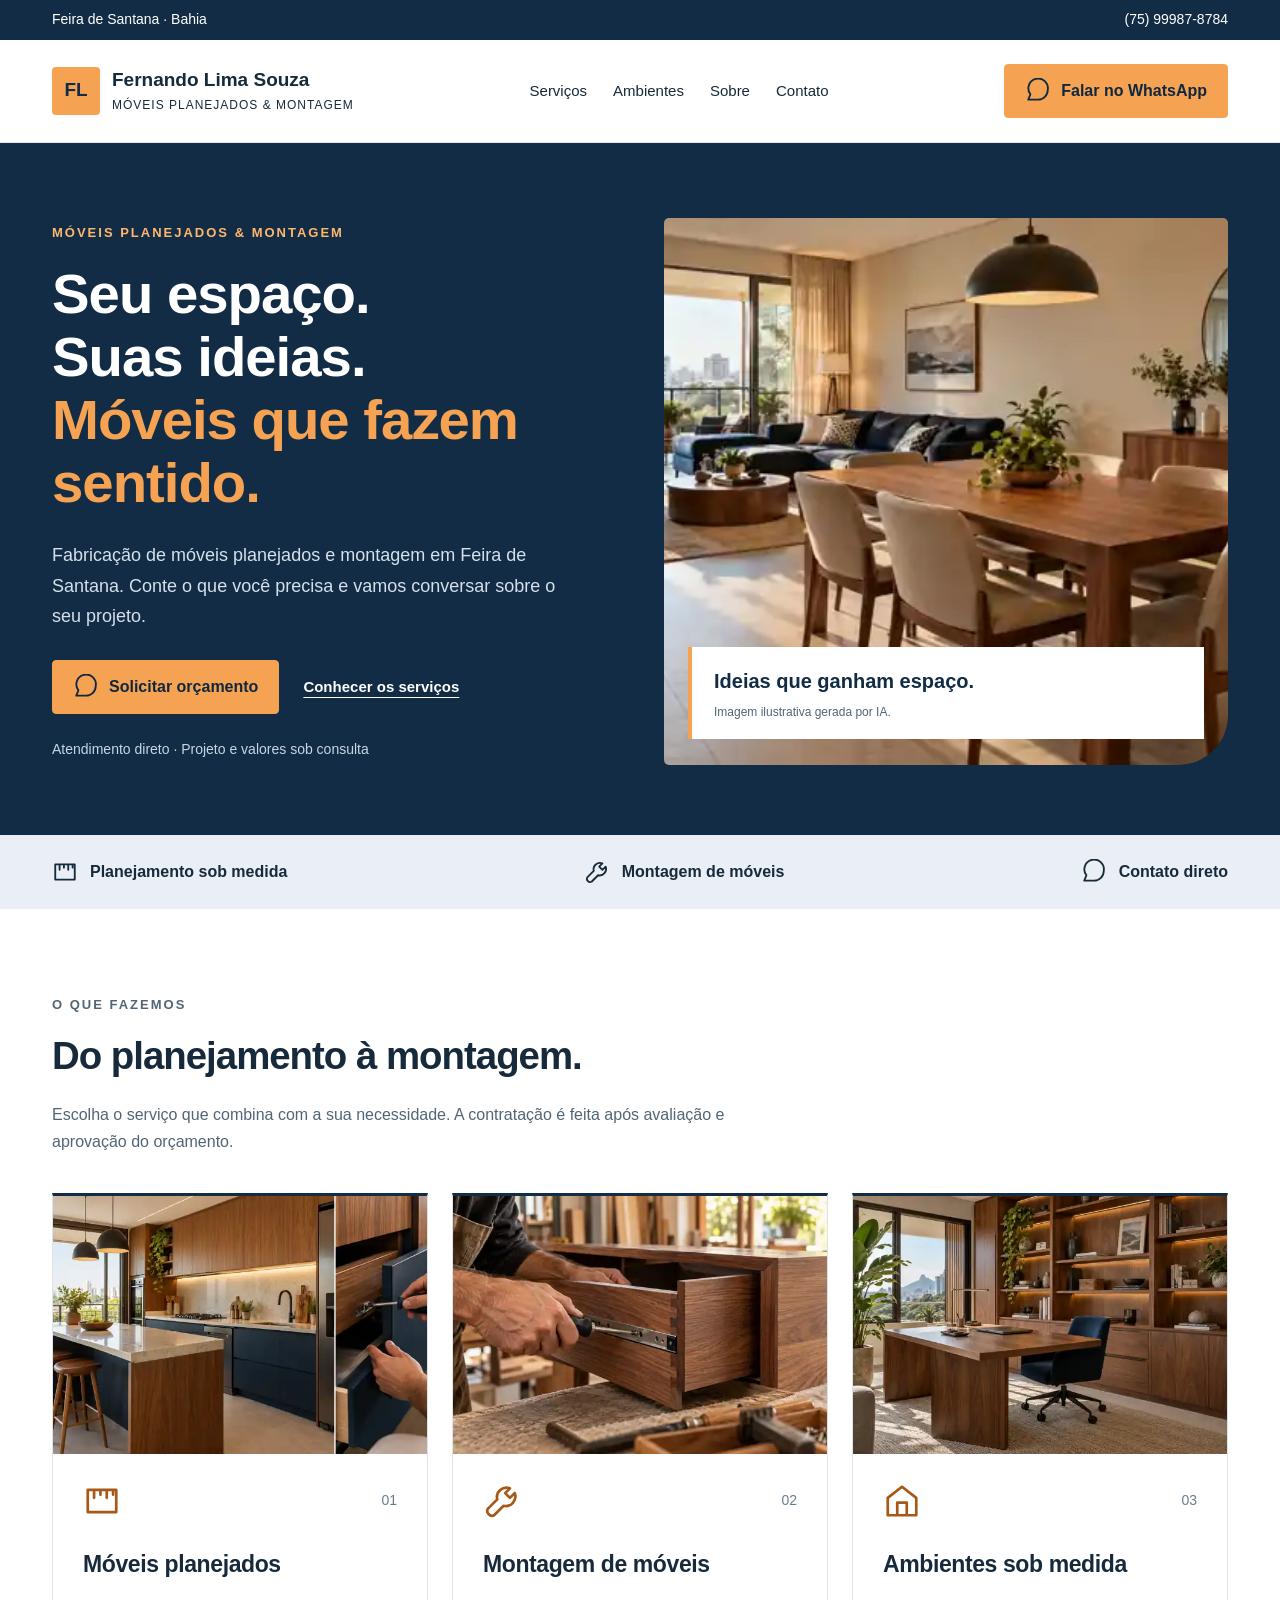
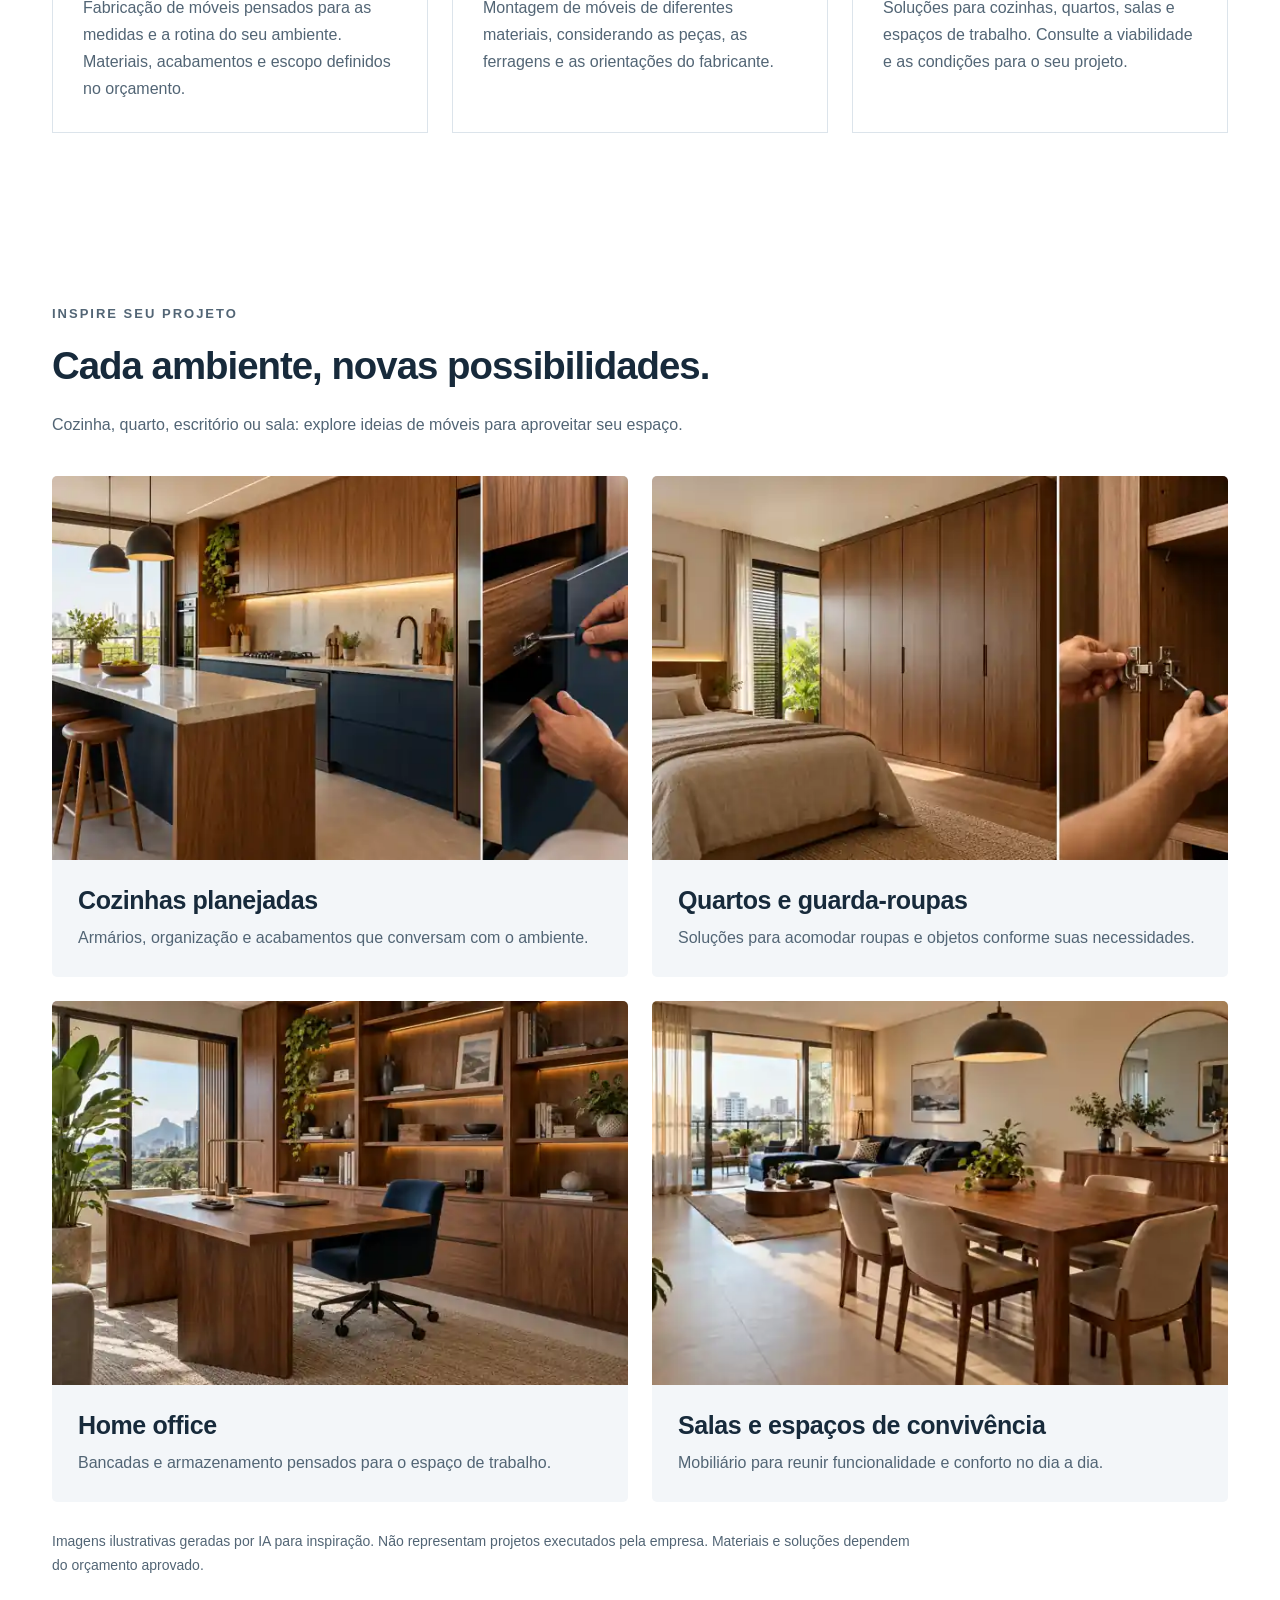
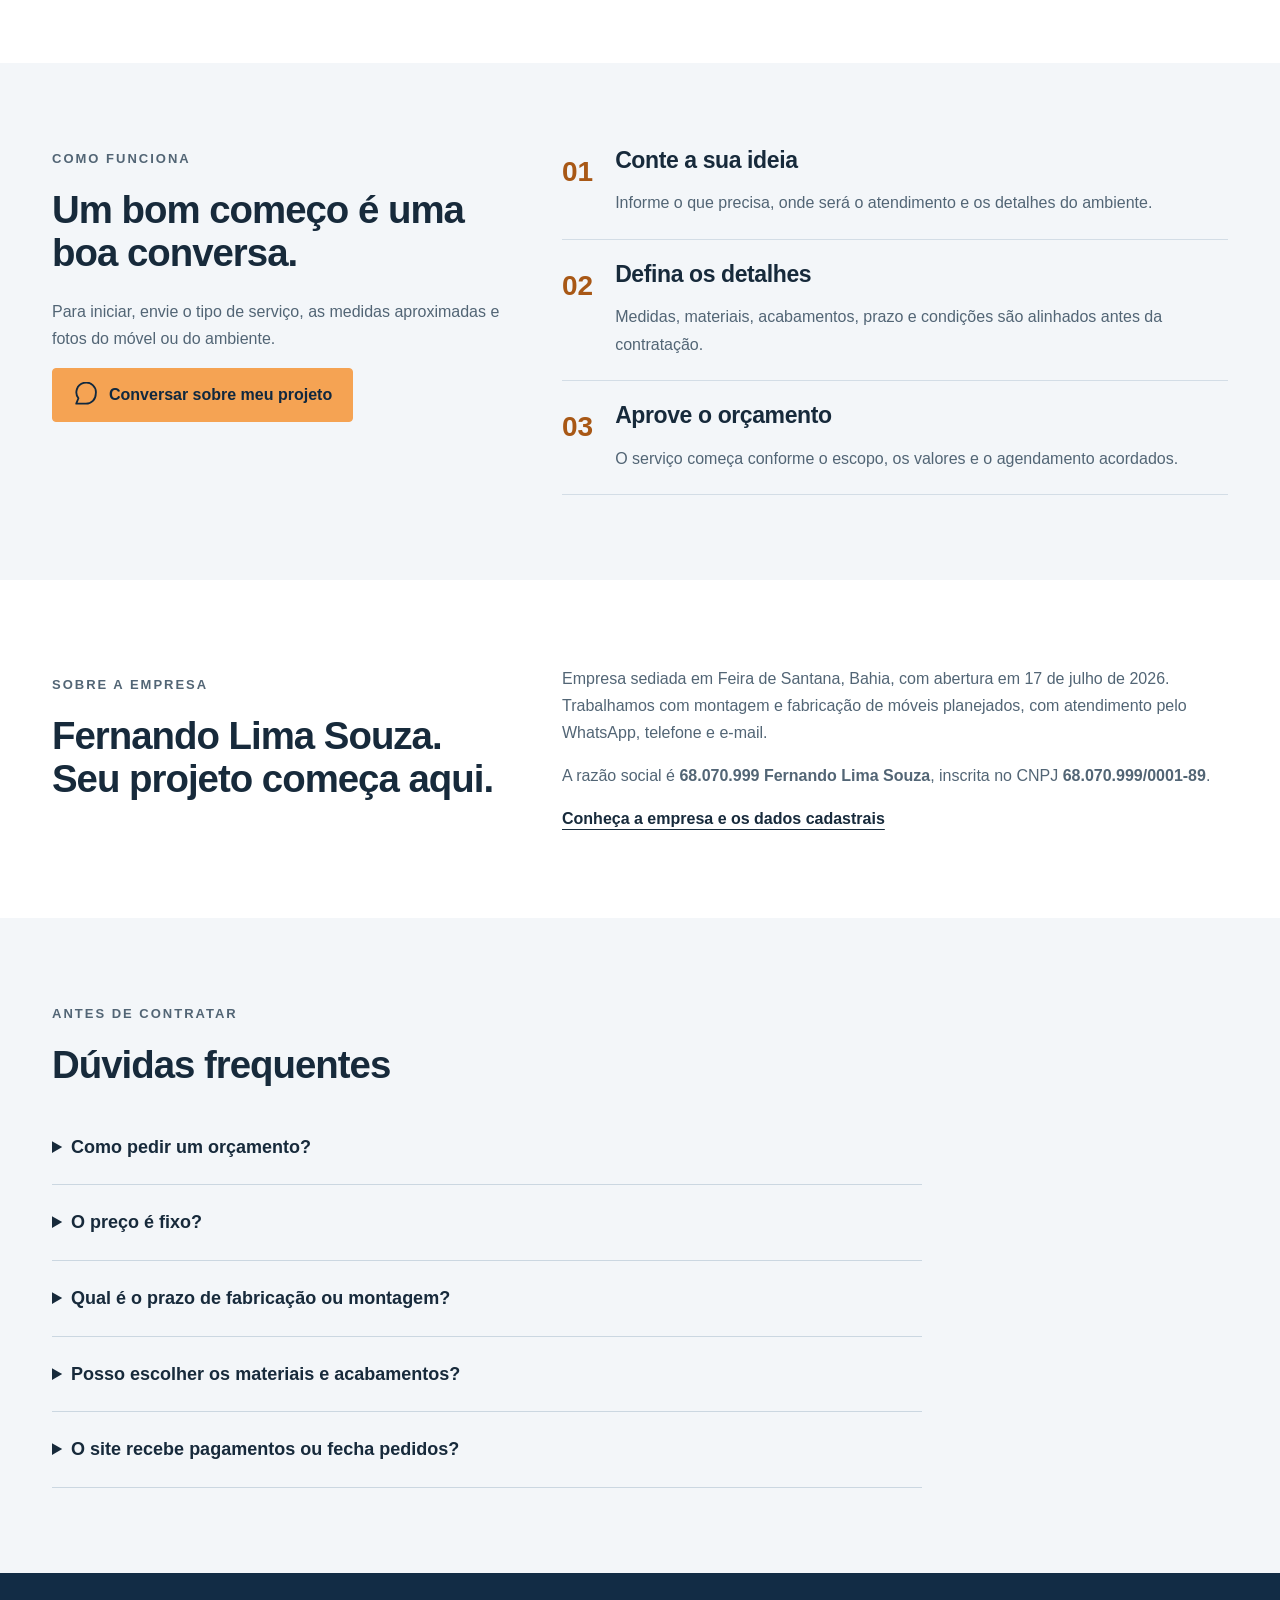
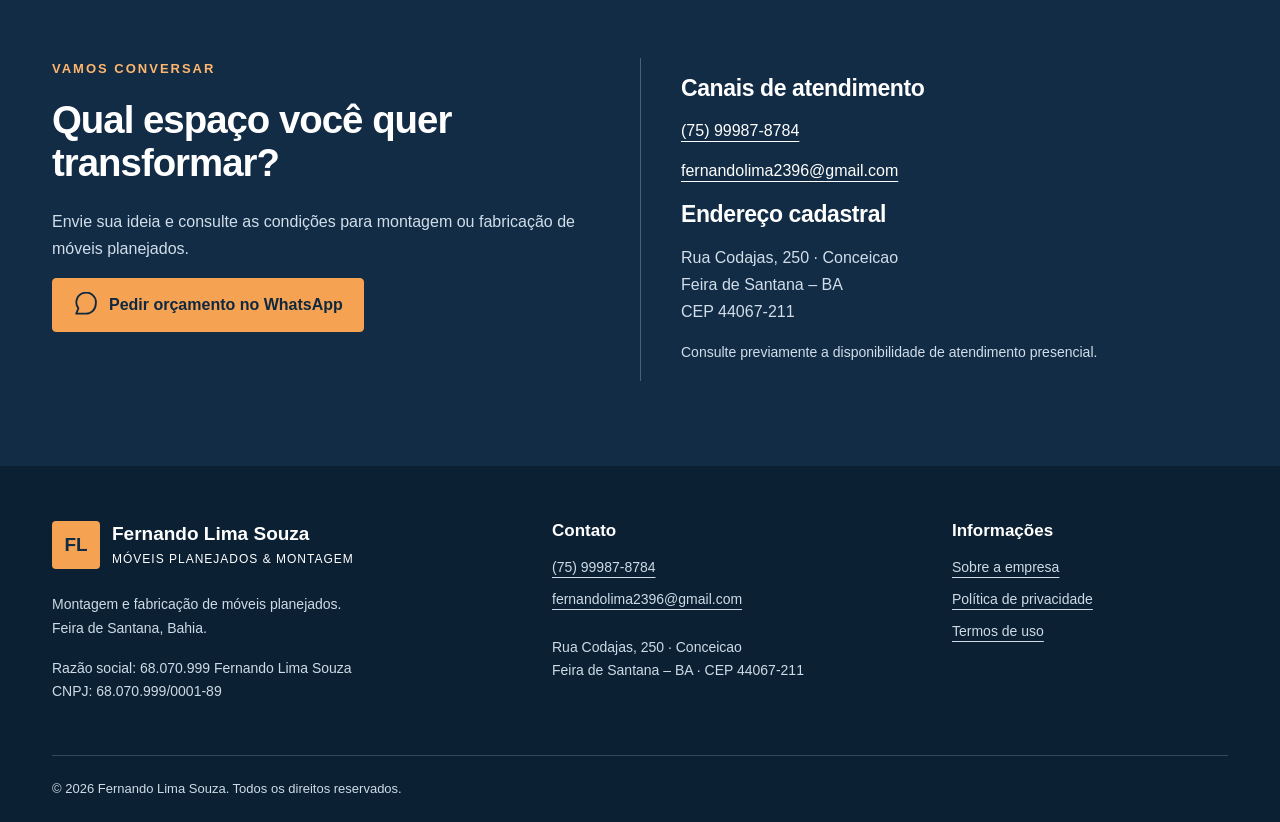
==== commit e7c79eae: "Rename index (6).html to index.html" ====
--- a/index.html
+++ b/index.html
@@ -9,4 +9,4 @@
 /* Galeria de ambientes */
 .gallery{background:#fff}.galleryitem{margin:0;background:#f3f6f9;height:100%;overflow:hidden;border-radius:5px}.galleryitem>a{display:block;overflow:hidden}.galleryitem img{width:100%;aspect-ratio:1.5;object-fit:cover;transition:transform .25s ease}.galleryitem>a:hover img{transform:scale(1.025)}.galleryitem figcaption{padding:26px}.galleryitem h3{font-size:25px;margin-bottom:10px}.galleryitem p{margin:0}.gallerynote{font-size:14px;max-width:860px;margin:28px 0 0}.service{overflow:hidden}.servicephoto{width:calc(100% + 60px);max-width:none;margin:-30px -30px 28px;aspect-ratio:1.45;object-fit:cover}@media(max-width:575px){.galleryitem figcaption{padding:22px}.galleryitem h3{font-size:22px}.navlinks{gap:12px;font-size:14px;flex-wrap:wrap}}@media(prefers-reduced-motion:reduce){.galleryitem img{transition:none}}
 .aboutphoto{margin:35px 0}.aboutphoto img{width:100%;aspect-ratio:1.9;object-fit:cover;border-radius:5px}.aboutphoto figcaption{font-size:13px;color:var(--muted);margin-top:10px}
-</style></head><body><a class="skip" href="#conteudo">Pular para o conteúdo</a><div class="topbar"><div class="container">Feira de Santana · Bahia <a href="tel:+5575999878784">(75) 99987-8784</a></div></div><header><nav class="container mainnav" aria-label="Navegação principal"><a class="brand" href="index.html"><span class="brandmark">FL</span><span>Fernando Lima Souza<small>MÓVEIS PLANEJADOS & MONTAGEM</small></span></a><div class="navlinks"><a href="index.html#servicos">Serviços</a><a href="#ambientes">Ambientes</a><a href="sobre.html">Sobre</a><a href="index.html#contato">Contato</a></div><a class="btn btn-orange" href="https://wa.me/5575999878784?text=Ol%C3%A1%2C%20gostaria%20de%20um%20or%C3%A7amento%20para%20m%C3%B3veis." target="_blank" rel="noopener noreferrer"><svg viewBox="0 0 24 24" aria-hidden="true" fill="none" stroke="currentColor" stroke-width="1.7" stroke-linecap="round" stroke-linejoin="round"><path d="M21 11a9 9 0 0 1-9 9H3l2-5a9 9 0 1 1 16-4z"/></svg>Falar no WhatsApp</a></nav></header><main id="conteudo"><section class="hero"><div class="container"><div class="row align-items-center g-5"><div class="col-lg-6"><p class="eyebrow">MÓVEIS PLANEJADOS & MONTAGEM</p><h1>Seu espaço.<br>Suas ideias.<br><em>Móveis que fazem sentido.</em></h1><p class="lead">Fabricação de móveis planejados e montagem em Feira de Santana. Conte o que você precisa e vamos conversar sobre o seu projeto.</p><div class="actions"><a class="btn btn-orange" href="https://wa.me/5575999878784?text=Ol%C3%A1%2C%20gostaria%20de%20um%20or%C3%A7amento%20para%20m%C3%B3veis." target="_blank" rel="noopener noreferrer"><svg viewBox="0 0 24 24" aria-hidden="true" fill="none" stroke="currentColor" stroke-width="1.7" stroke-linecap="round" stroke-linejoin="round"><path d="M21 11a9 9 0 0 1-9 9H3l2-5a9 9 0 1 1 16-4z"/></svg>Solicitar orçamento</a><a class="textlink" href="#servicos">Conhecer os serviços</a></div><p class="heronote">Atendimento direto · Projeto e valores sob consulta</p></div><div class="col-lg-6"><figure class="heroimage"><img src="[data-uri]